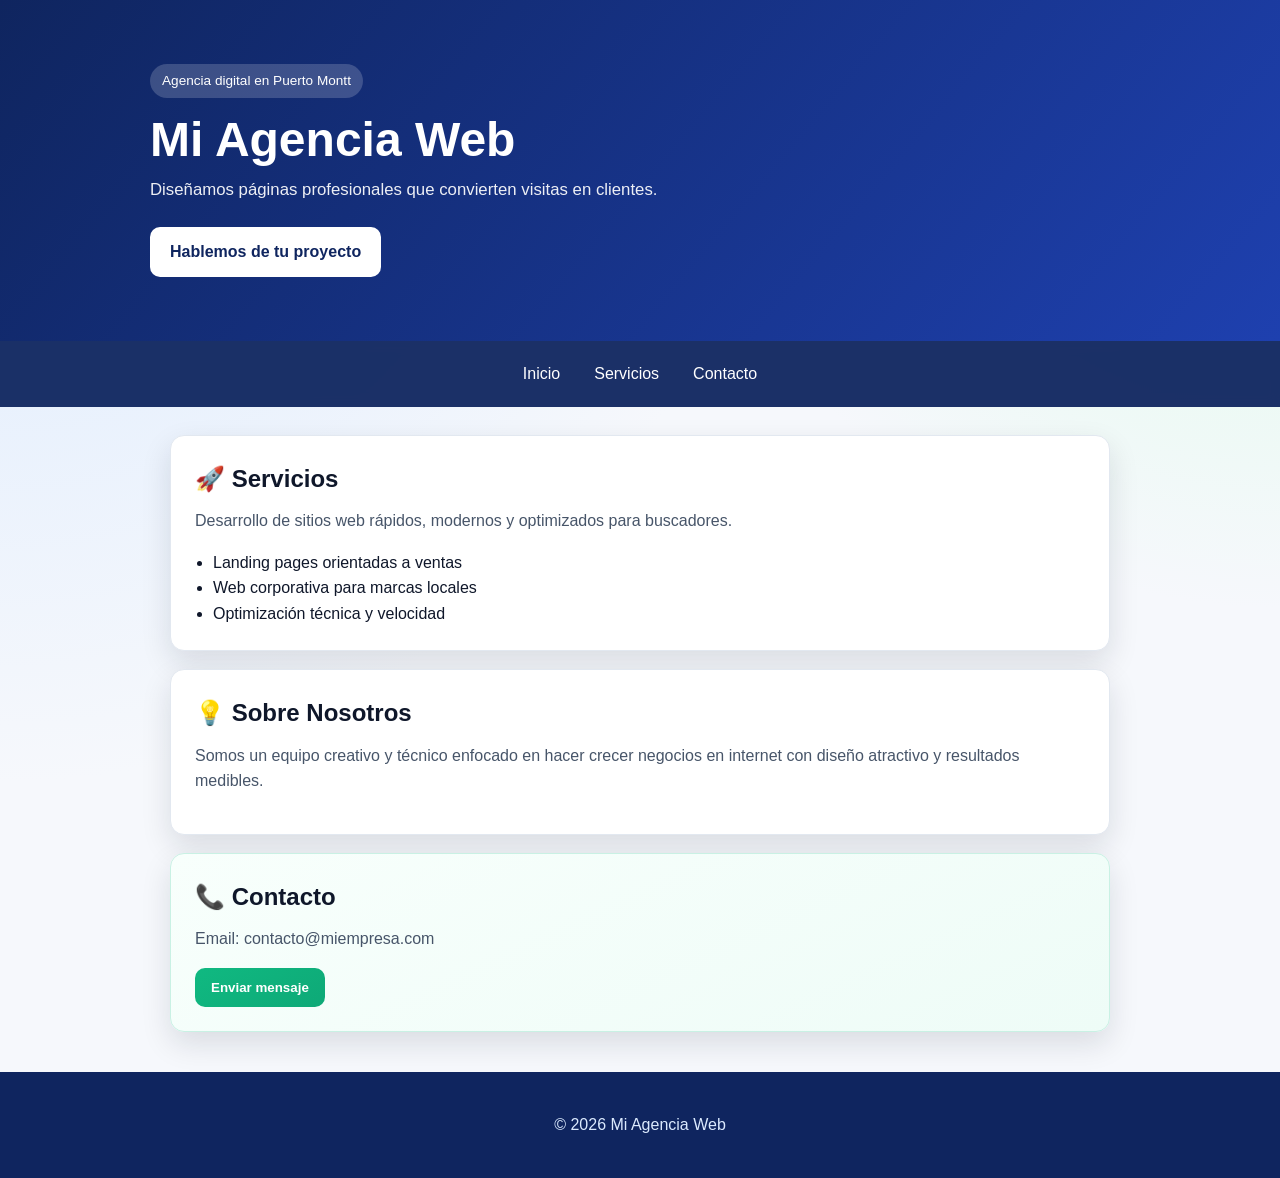
==== index.html @ 0361ea5e "Mejora estética visual de la landing" ====
<!DOCTYPE html>
<html lang="es">
<head>
    <meta charset="UTF-8">
    <title>Desarrollo Web en Puerto Montt | Páginas Profesionales</title>
    <meta name="description" content="Creamos páginas web modernas en Puerto Montt. Aumenta tus clientes con una web rápida, optimizada y profesional.">
    <meta name="viewport" content="width=device-width, initial-scale=1.0">
    <link rel="stylesheet" href="style.css">
</head>
<body>

<header class="hero">
    <div class="hero__content">
        <p class="eyebrow">Agencia digital en Puerto Montt</p>
        <h1>Mi Agencia Web</h1>
        <p class="hero__subtitle">Diseñamos páginas profesionales que convierten visitas en clientes.</p>
        <a class="hero__cta" href="#contacto">Hablemos de tu proyecto</a>
    </div>
</header>

<nav class="top-nav">
    <a href="#inicio">Inicio</a>
    <a href="#servicios">Servicios</a>
    <a href="#contacto">Contacto</a>
</nav>

<main id="inicio" class="layout">
    <section id="servicios" class="card">
        <h2>🚀 Servicios</h2>
        <p>Desarrollo de sitios web rápidos, modernos y optimizados para buscadores.</p>
        <ul>
            <li>Landing pages orientadas a ventas</li>
            <li>Web corporativa para marcas locales</li>
            <li>Optimización técnica y velocidad</li>
        </ul>
    </section>

    <section class="card">
        <h2>💡 Sobre Nosotros</h2>
        <p>Somos un equipo creativo y técnico enfocado en hacer crecer negocios en internet con diseño atractivo y resultados medibles.</p>
    </section>

    <section id="contacto" class="card card--accent">
        <h2>📞 Contacto</h2>
        <p>Email: contacto@miempresa.com</p>
        <button id="btnContacto">Enviar mensaje</button>
    </section>
</main>

<footer>
    <p>© 2026 Mi Agencia Web</p>
</footer>

<script src="script.js"></script>
</body>
</html>
---- style.css ----
:root {
    --bg: #f6f8fc;
    --surface: #ffffff;
    --primary: #1e40af;
    --primary-dark: #0f255f;
    --accent: #0ec5a0;
    --text: #0f172a;
    --muted: #475569;
    --shadow: 0 12px 30px rgba(15, 23, 42, 0.12);
}

* {
    box-sizing: border-box;
}

body {
    font-family: "Inter", "Segoe UI", Arial, sans-serif;
    margin: 0;
    color: var(--text);
    background:
        radial-gradient(circle at top left, #dbeafe 0, transparent 45%),
        radial-gradient(circle at top right, #dcfce7 0, transparent 35%),
        var(--bg);
    line-height: 1.6;
}

.hero {
    background: linear-gradient(130deg, var(--primary-dark), var(--primary));
    color: white;
    padding: 64px 20px;
}

.hero__content {
    max-width: 980px;
    margin: 0 auto;
}

.eyebrow {
    display: inline-block;
    margin: 0;
    padding: 6px 12px;
    border-radius: 999px;
    background: rgba(255, 255, 255, 0.18);
    font-size: 0.85rem;
}

.hero h1 {
    margin: 16px 0 10px;
    font-size: clamp(2rem, 5vw, 3rem);
    line-height: 1.1;
}

.hero__subtitle {
    margin: 0 0 24px;
    max-width: 620px;
    font-size: 1.05rem;
    opacity: 0.92;
}

.hero__cta {
    display: inline-block;
    background: white;
    color: var(--primary-dark);
    text-decoration: none;
    padding: 12px 20px;
    border-radius: 10px;
    font-weight: 600;
    transition: transform 0.2s ease, box-shadow 0.2s ease;
}

.hero__cta:hover {
    transform: translateY(-2px);
    box-shadow: 0 10px 20px rgba(0, 0, 0, 0.18);
}

.top-nav {
    position: sticky;
    top: 0;
    z-index: 10;
    display: flex;
    justify-content: center;
    gap: 10px;
    padding: 12px 16px;
    background: rgba(15, 37, 95, 0.95);
    backdrop-filter: blur(6px);
}

.top-nav a {
    color: white;
    text-decoration: none;
    padding: 8px 12px;
    border-radius: 8px;
    transition: background 0.2s ease;
}

.top-nav a:hover {
    background: rgba(255, 255, 255, 0.18);
}

.layout {
    max-width: 980px;
    margin: 28px auto 40px;
    padding: 0 20px;
    display: grid;
    gap: 18px;
}

.card {
    background: var(--surface);
    border-radius: 14px;
    padding: 24px;
    box-shadow: var(--shadow);
    border: 1px solid #e2e8f0;
}

.card h2 {
    margin: 0 0 10px;
}

.card p {
    margin-top: 0;
    color: var(--muted);
}

.card ul {
    margin: 14px 0 0;
    padding-left: 18px;
}

.card--accent {
    background: linear-gradient(155deg, #f8fffc, #eefcf7);
    border: 1px solid #c9f1e4;
}

button {
    padding: 12px 16px;
    background: linear-gradient(145deg, #10b981, #0ea977);
    color: white;
    border: none;
    border-radius: 10px;
    cursor: pointer;
    font-weight: 600;
    transition: transform 0.15s ease, box-shadow 0.2s ease;
}

button:hover {
    transform: translateY(-2px);
    box-shadow: 0 8px 18px rgba(16, 185, 129, 0.35);
}

footer {
    text-align: center;
    padding: 24px;
    color: #dbeafe;
    background: var(--primary-dark);
}

@media (max-width: 640px) {
    .hero {
        padding: 52px 16px;
    }

    .top-nav {
        flex-wrap: wrap;
    }
}
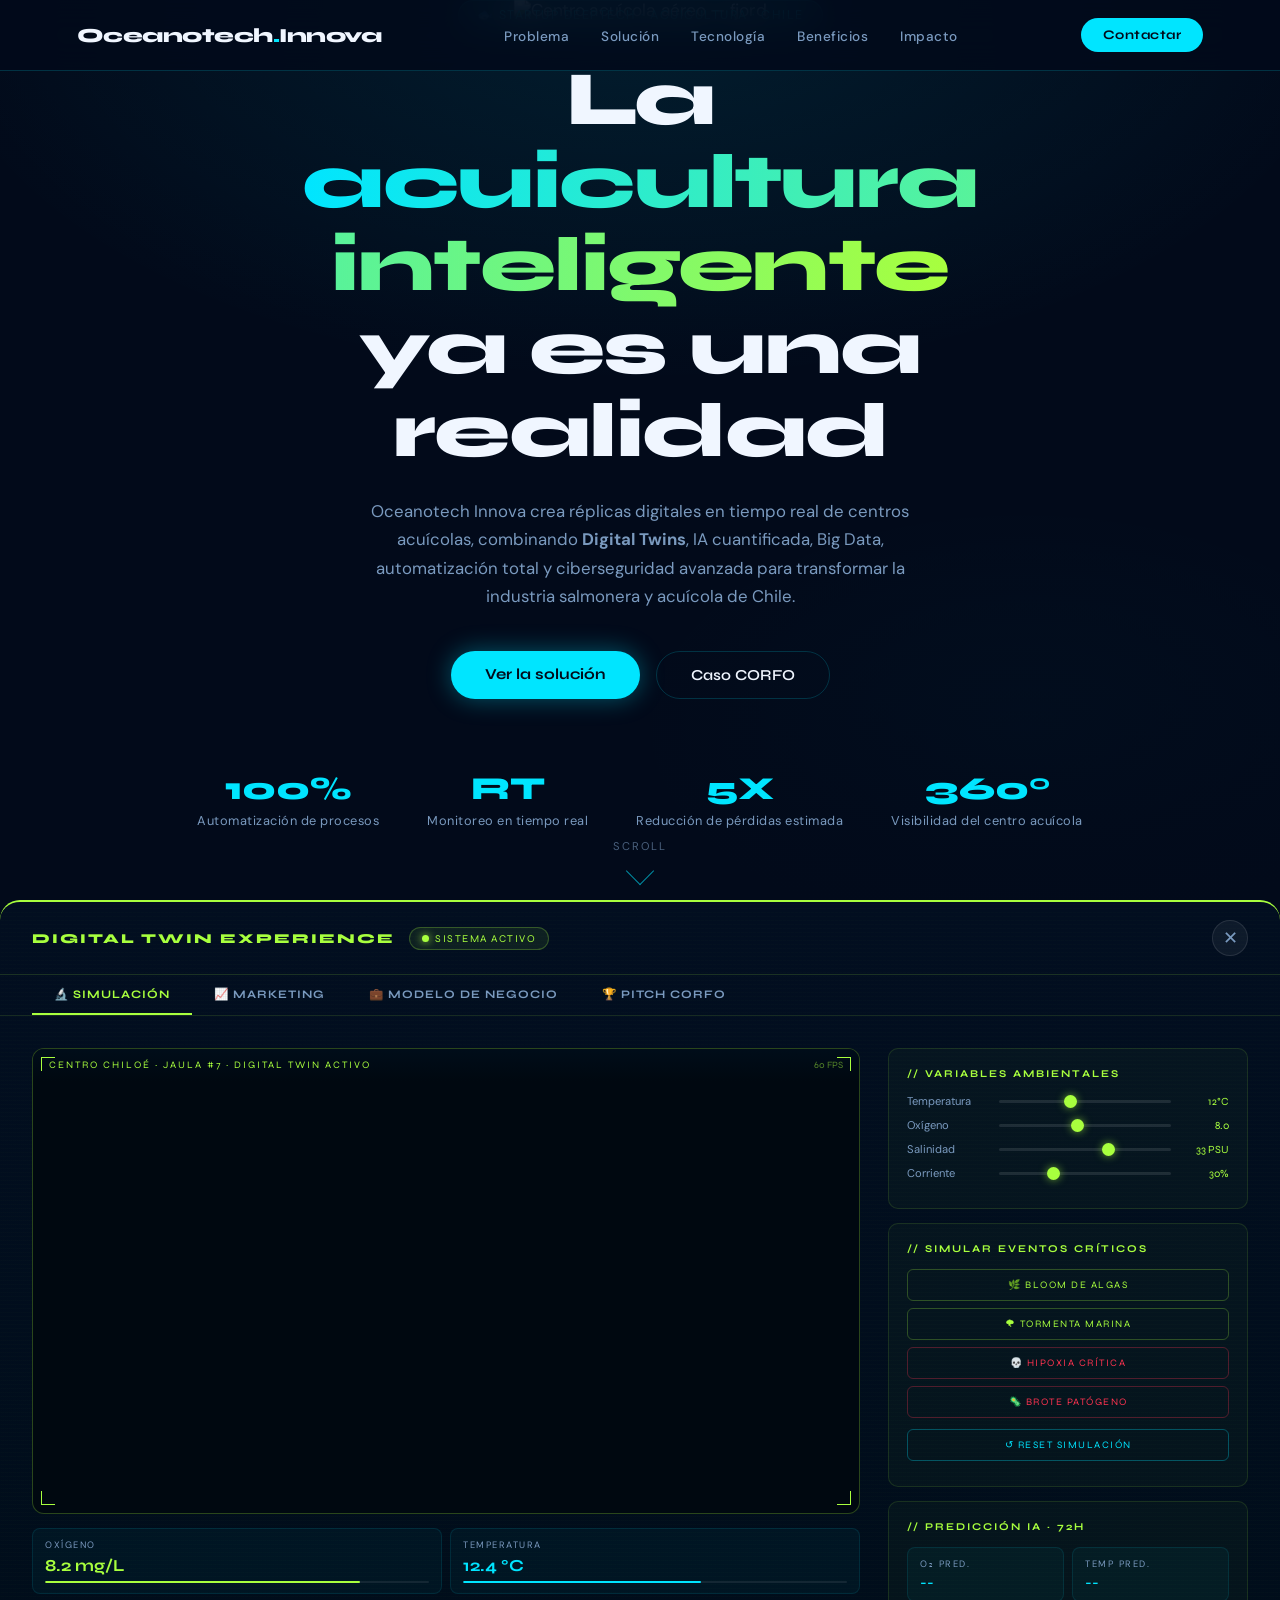
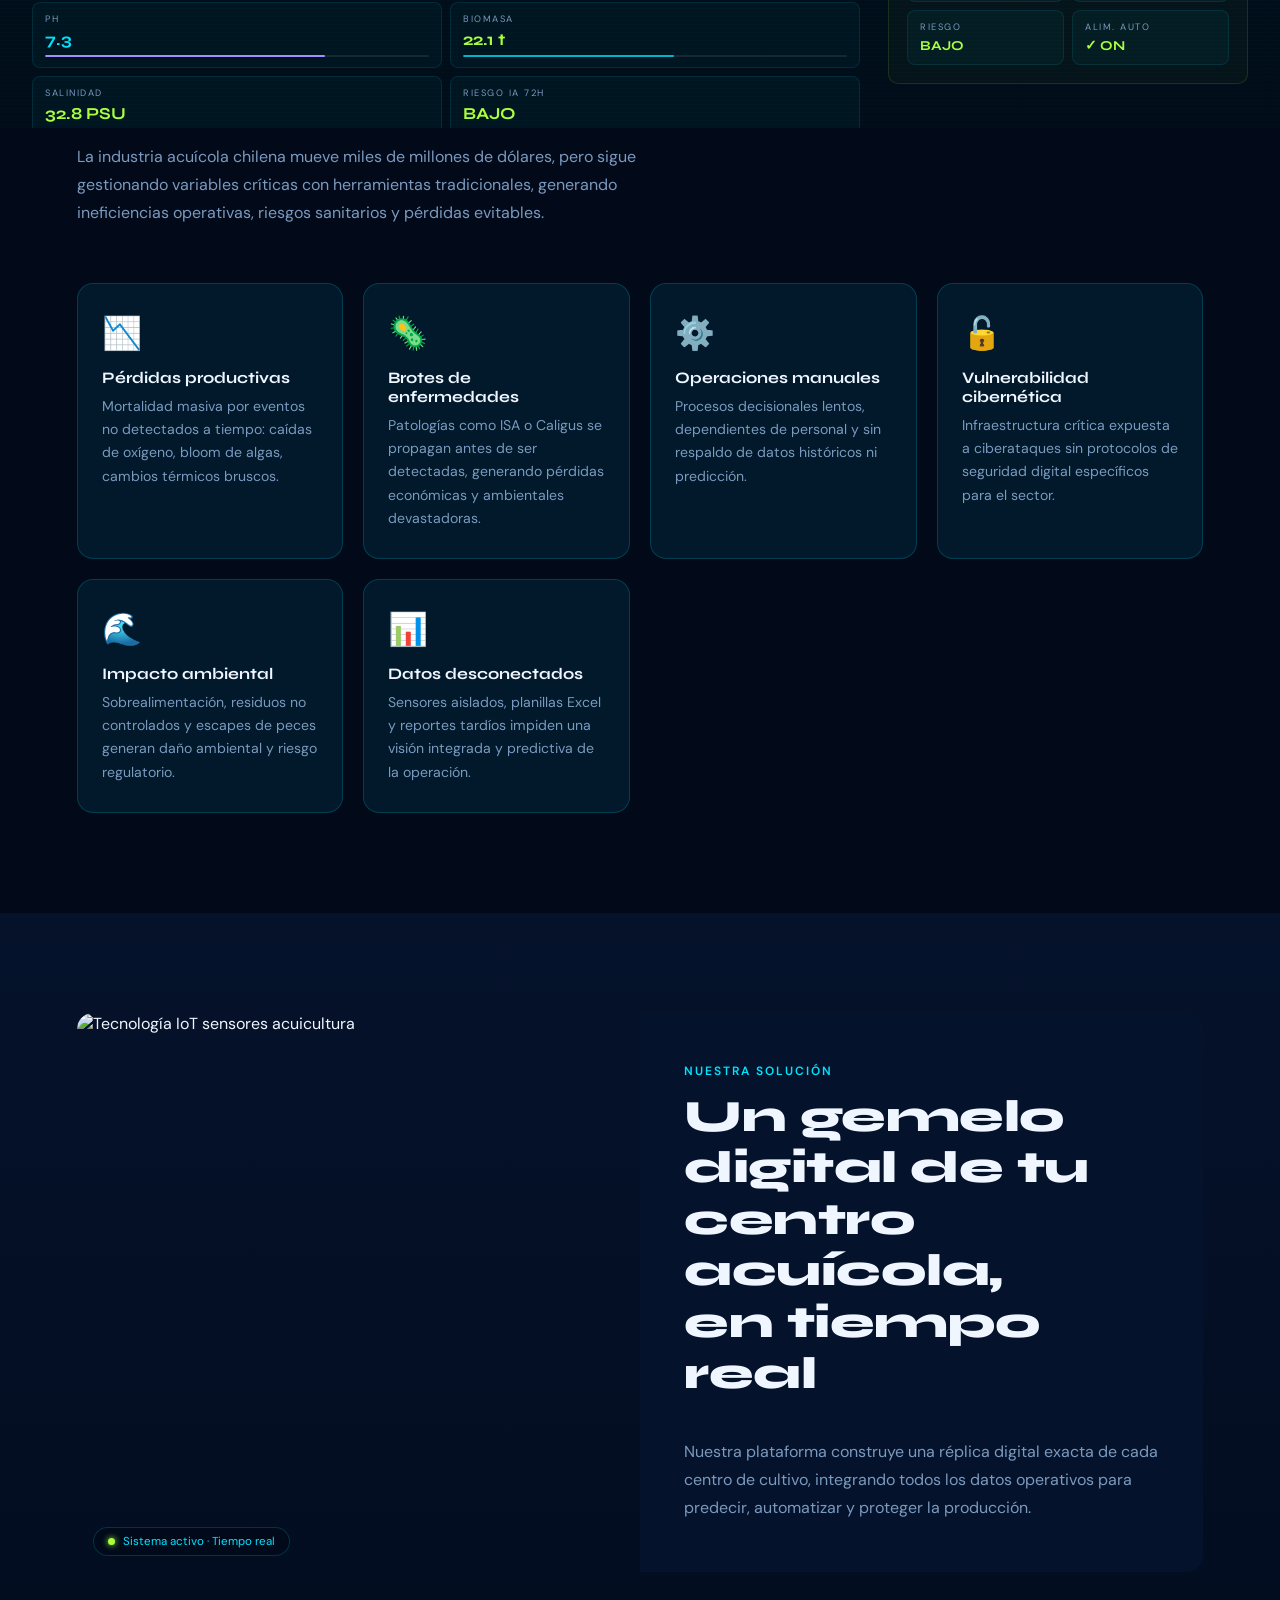
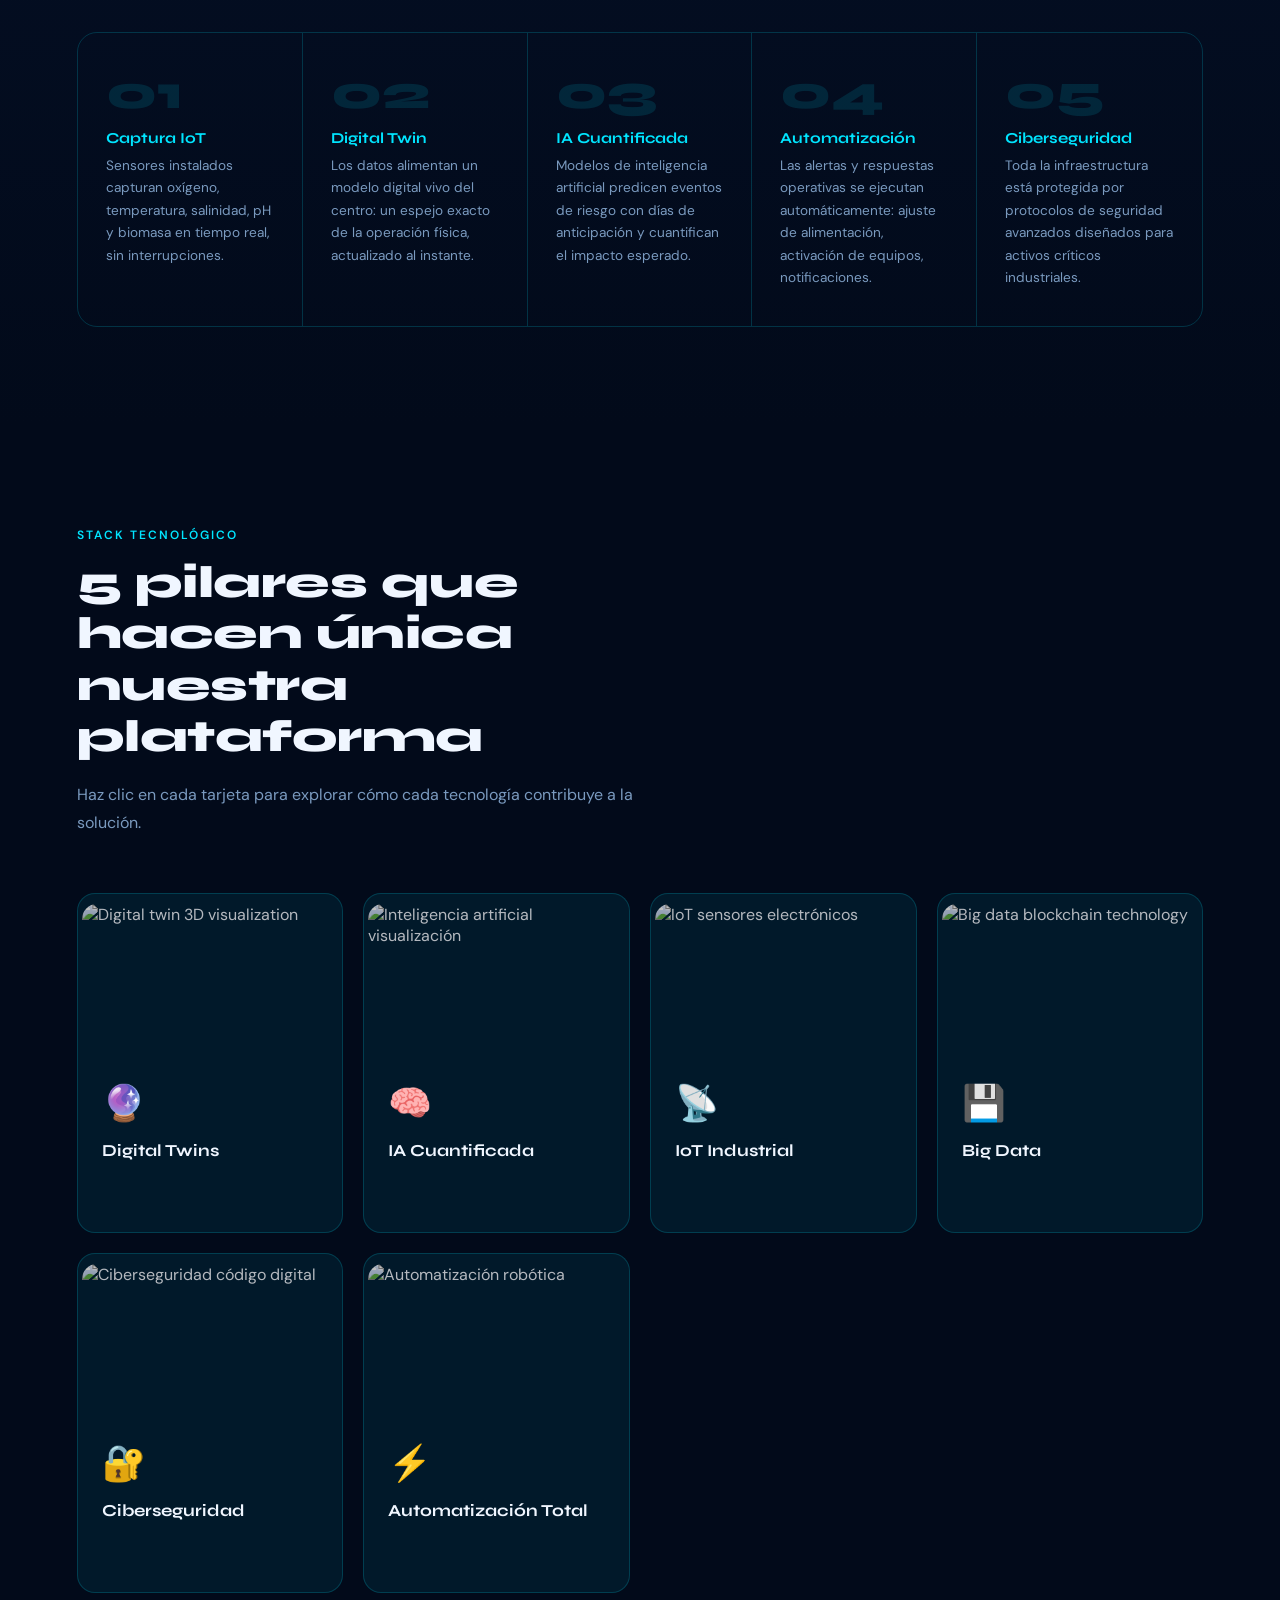
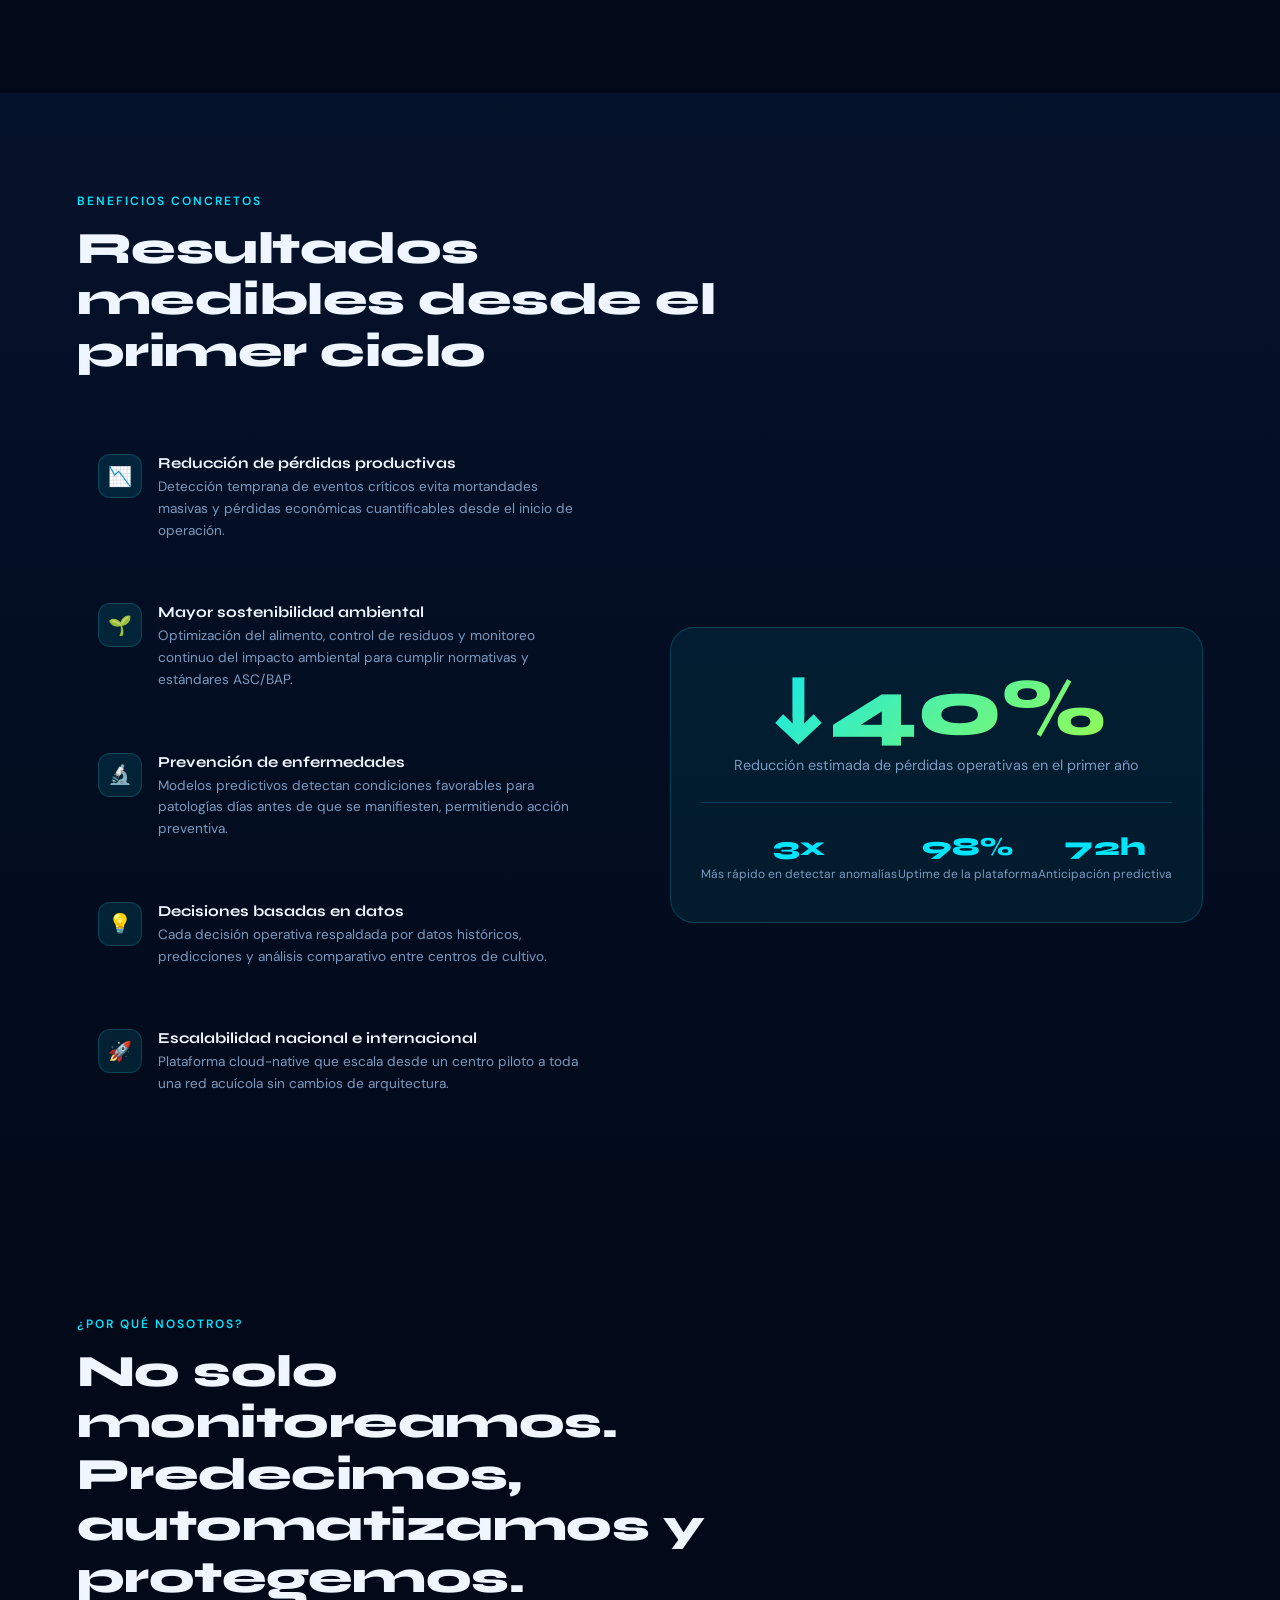
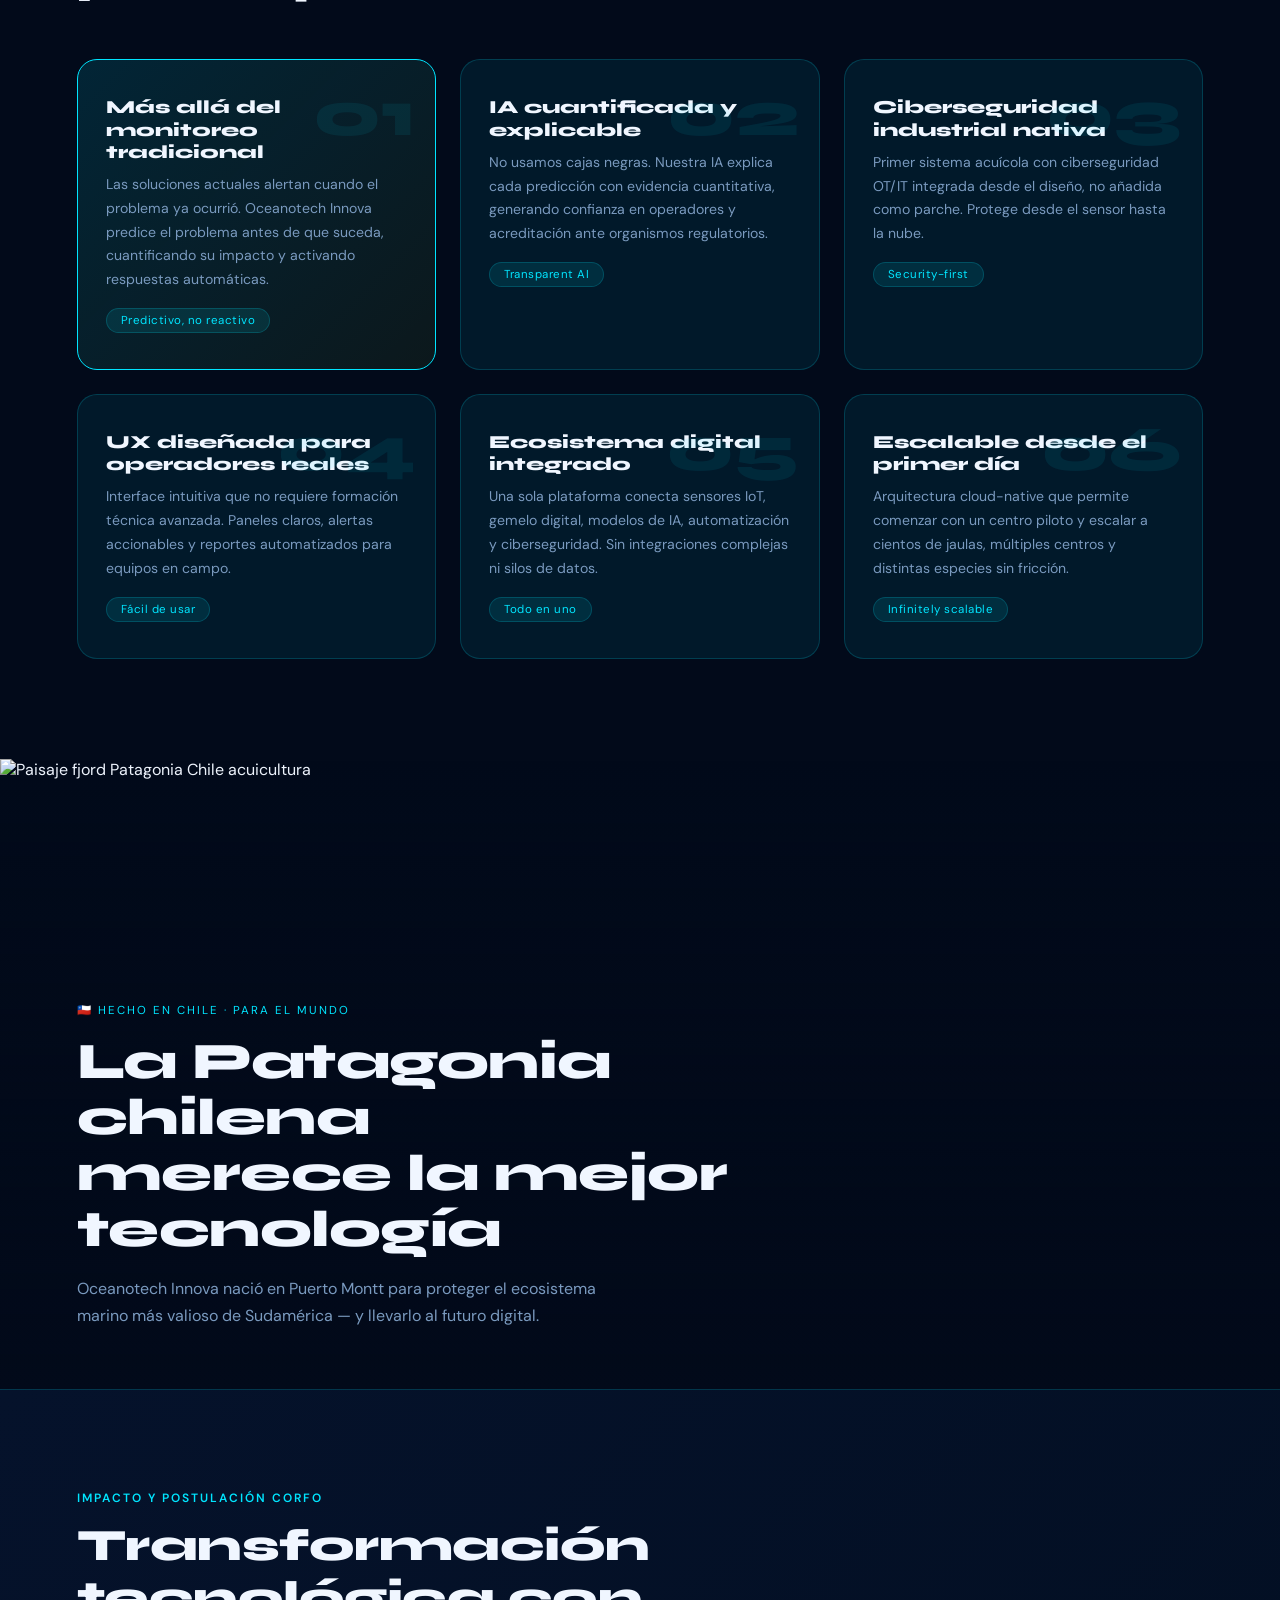
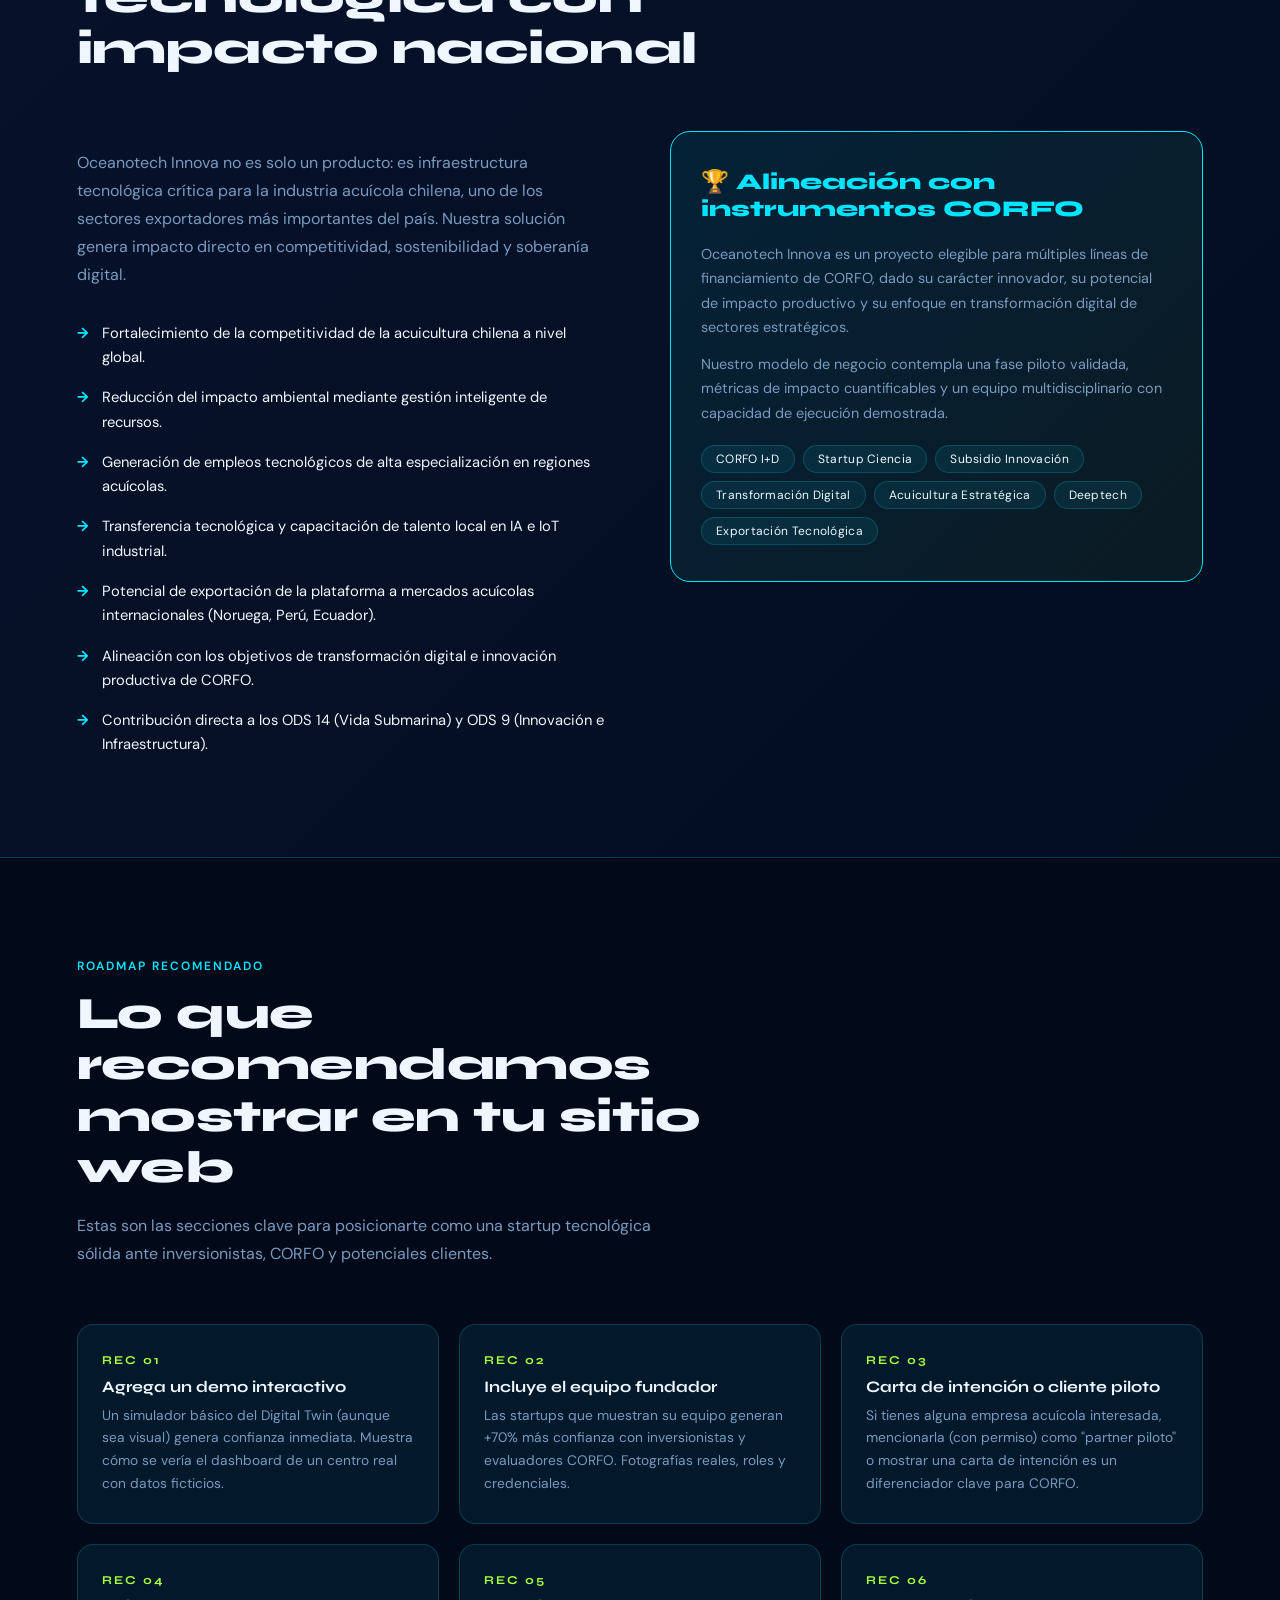
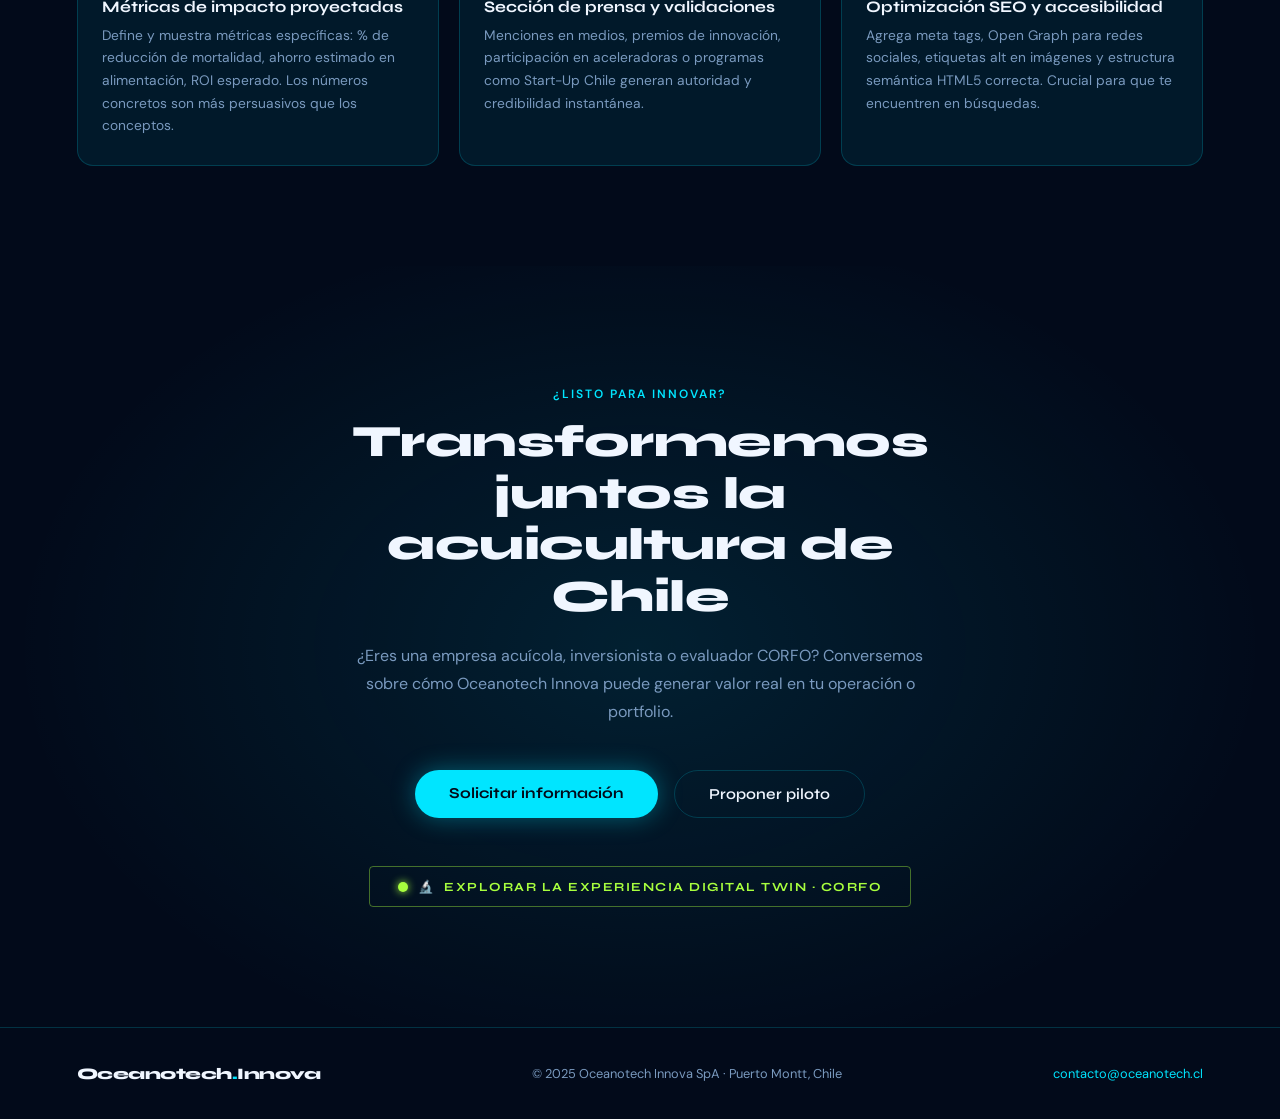
==== commit 6088f90e: "Add files via upload" ====
--- a/index.html
+++ b/index.html
@@ -1,56 +1,1726 @@
-<!DOCTYPE html>
-<html lang="es">
-<head>
-    <meta charset="UTF-8">
-    <title>Desarrollo Web en Puerto Montt | Páginas Profesionales</title>
-    <meta name="description" content="Creamos páginas web modernas en Puerto Montt. Aumenta tus clientes con una web rápida, optimizada y profesional.">
-    <meta name="viewport" content="width=device-width, initial-scale=1.0">
-    <link rel="stylesheet" href="style.css">
-</head>
-<body>
-
-<header class="hero">
-    <div class="hero__content">
-        <p class="eyebrow">Agencia digital en Puerto Montt</p>
-        <h1>Mi Agencia Web</h1>
-        <p class="hero__subtitle">Diseñamos páginas profesionales que convierten visitas en clientes.</p>
-        <a class="hero__cta" href="#contacto">Hablemos de tu proyecto</a>
-    </div>
-</header>
-
-<nav class="top-nav">
-    <a href="#inicio">Inicio</a>
-    <a href="#servicios">Servicios</a>
-    <a href="#contacto">Contacto</a>
-</nav>
-
-<main id="inicio" class="layout">
-    <section id="servicios" class="card">
-        <h2>🚀 Servicios</h2>
-        <p>Desarrollo de sitios web rápidos, modernos y optimizados para buscadores.</p>
-        <ul>
-            <li>Landing pages orientadas a ventas</li>
-            <li>Web corporativa para marcas locales</li>
-            <li>Optimización técnica y velocidad</li>
-        </ul>
-    </section>
-
-    <section class="card">
-        <h2>💡 Sobre Nosotros</h2>
-        <p>Somos un equipo creativo y técnico enfocado en hacer crecer negocios en internet con diseño atractivo y resultados medibles.</p>
-    </section>
-
-    <section id="contacto" class="card card--accent">
-        <h2>📞 Contacto</h2>
-        <p>Email: contacto@miempresa.com</p>
-        <button id="btnContacto">Enviar mensaje</button>
-    </section>
-</main>
-
-<footer>
-    <p>© 2026 Mi Agencia Web</p>
-</footer>
-
-<script src="script.js"></script>
-</body>
-</html>
+<!DOCTYPE html>
+<html lang="es">
+<head>
+  <meta charset="UTF-8" />
+  <meta name="viewport" content="width=device-width, initial-scale=1.0" />
+  <title>Oceanotech Innova | Digital Twins para Acuicultura Inteligente</title>
+  <link rel="preconnect" href="https://fonts.googleapis.com" />
+  <link href="https://fonts.googleapis.com/css2?family=Syne:wght@400;600;700;800&family=DM+Sans:wght@300;400;500&display=swap" rel="stylesheet" />
+  <style>
+    /* ─── TOKENS ─────────────────────────────────────────── */
+    :root {
+      --navy:    #020a1a;
+      --deep:    #05122b;
+      --cyan:    #00e5ff;
+      --teal:    #00b4cc;
+      --lime:    #a8ff3e;
+      --white:   #f0f6ff;
+      --muted:   #7a9abf;
+      --glass:   rgba(0,229,255,0.07);
+      --border:  rgba(0,229,255,0.18);
+      --font-head: 'Syne', sans-serif;
+      --font-body: 'DM Sans', sans-serif;
+    }
+ 
+    /* ─── RESET ──────────────────────────────────────────── */
+    *, *::before, *::after { box-sizing: border-box; margin: 0; padding: 0; }
+    html { scroll-behavior: smooth; }
+    body {
+      font-family: var(--font-body);
+      background: var(--navy);
+      color: var(--white);
+      overflow-x: hidden;
+    }
+ 
+    /* ─── NOISE TEXTURE ──────────────────────────────────── */
+    body::before {
+      content: "";
+      position: fixed; inset: 0;
+      background-image: url("data:image/svg+xml,%3Csvg viewBox='0 0 200 200' xmlns='http://www.w3.org/2000/svg'%3E%3Cfilter id='n'%3E%3CfeTurbulence type='fractalNoise' baseFrequency='0.75' numOctaves='4' stitchTiles='stitch'/%3E%3C/filter%3E%3Crect width='100%25' height='100%25' filter='url(%23n)' opacity='0.03'/%3E%3C/svg%3E");
+      pointer-events: none; z-index: 0; opacity: .4;
+    }
+ 
+    /* ─── NAV ────────────────────────────────────────────── */
+    nav {
+      position: fixed; top: 0; left: 0; right: 0; z-index: 100;
+      display: flex; align-items: center; justify-content: space-between;
+      padding: 18px 6vw;
+      background: rgba(2,10,26,.85);
+      backdrop-filter: blur(16px);
+      border-bottom: 1px solid var(--border);
+    }
+    .logo {
+      font-family: var(--font-head);
+      font-size: 1.25rem; font-weight: 800;
+      letter-spacing: -.5px; color: var(--white);
+    }
+    .logo span { color: var(--cyan); }
+    .nav-links { display: flex; gap: 2rem; list-style: none; }
+    .nav-links a {
+      font-size: .85rem; font-weight: 500;
+      color: var(--muted); text-decoration: none;
+      letter-spacing: .5px; transition: color .2s;
+    }
+    .nav-links a:hover { color: var(--cyan); }
+    .nav-cta {
+      background: var(--cyan); color: var(--navy);
+      font-family: var(--font-head); font-weight: 700;
+      font-size: .82rem; letter-spacing: .5px;
+      padding: 9px 22px; border-radius: 30px;
+      text-decoration: none; transition: background .2s, transform .2s;
+    }
+    .nav-cta:hover { background: #fff; transform: scale(1.04); }
+ 
+    /* ─── HERO ───────────────────────────────────────────── */
+    #hero {
+      min-height: 100vh;
+      display: flex; flex-direction: column;
+      align-items: center; justify-content: center;
+      text-align: center;
+      padding: 140px 6vw 80px;
+      position: relative;
+      background: radial-gradient(ellipse 80% 60% at 50% 0%, rgba(0,229,255,.12) 0%, transparent 70%),
+                  radial-gradient(ellipse 50% 40% at 80% 80%, rgba(0,180,204,.07) 0%, transparent 60%),
+                  var(--navy);
+    }
+    .hero-tag {
+      display: inline-block;
+      background: rgba(0,229,255,.1);
+      border: 1px solid var(--border);
+      border-radius: 30px;
+      padding: 6px 18px;
+      font-size: .78rem; letter-spacing: 1.5px;
+      text-transform: uppercase; color: var(--cyan);
+      margin-bottom: 28px;
+      animation: fadeUp .8s ease both;
+    }
+    #hero h1 {
+      font-family: var(--font-head);
+      font-size: clamp(2.4rem, 6vw, 5rem);
+      font-weight: 800; line-height: 1.08;
+      letter-spacing: -1.5px;
+      max-width: 820px;
+      animation: fadeUp .9s .1s ease both;
+    }
+    #hero h1 em {
+      font-style: normal;
+      background: linear-gradient(90deg, var(--cyan), var(--lime));
+      -webkit-background-clip: text; -webkit-text-fill-color: transparent;
+    }
+    .hero-sub {
+      margin-top: 24px; max-width: 580px;
+      font-size: 1.05rem; line-height: 1.7;
+      color: var(--muted);
+      animation: fadeUp 1s .2s ease both;
+    }
+    .hero-btns {
+      margin-top: 40px; display: flex; gap: 16px; flex-wrap: wrap; justify-content: center;
+      animation: fadeUp 1s .3s ease both;
+    }
+    .btn-primary {
+      background: var(--cyan); color: var(--navy);
+      font-family: var(--font-head); font-weight: 700;
+      padding: 14px 34px; border-radius: 40px;
+      text-decoration: none; font-size: .95rem;
+      transition: transform .2s, box-shadow .2s;
+      box-shadow: 0 0 24px rgba(0,229,255,.35);
+    }
+    .btn-primary:hover { transform: translateY(-2px); box-shadow: 0 0 40px rgba(0,229,255,.5); }
+    .btn-ghost {
+      border: 1px solid var(--border); color: var(--white);
+      font-family: var(--font-head); font-weight: 600;
+      padding: 14px 34px; border-radius: 40px;
+      text-decoration: none; font-size: .95rem;
+      transition: border-color .2s, background .2s;
+    }
+    .btn-ghost:hover { border-color: var(--cyan); background: var(--glass); }
+ 
+    /* hero stats row */
+    .hero-stats {
+      margin-top: 70px; display: flex; gap: 48px; flex-wrap: wrap; justify-content: center;
+      animation: fadeUp 1s .45s ease both;
+    }
+    .stat { text-align: center; }
+    .stat-num {
+      font-family: var(--font-head); font-size: 2rem; font-weight: 800;
+      color: var(--cyan);
+    }
+    .stat-label { font-size: .8rem; color: var(--muted); margin-top: 4px; letter-spacing: .5px; }
+ 
+    /* animated scan line */
+    #hero::after {
+      content: "";
+      position: absolute; left: 0; right: 0; height: 1px;
+      background: linear-gradient(90deg, transparent, var(--cyan), transparent);
+      bottom: 0; animation: scan 6s linear infinite;
+    }
+ 
+    /* ─── SECTION BASE ───────────────────────────────────── */
+    section { position: relative; padding: 100px 6vw; }
+    .section-label {
+      font-size: .75rem; letter-spacing: 2px; text-transform: uppercase;
+      color: var(--cyan); margin-bottom: 14px; font-weight: 600;
+    }
+    .section-title {
+      font-family: var(--font-head);
+      font-size: clamp(1.8rem, 3.5vw, 2.8rem);
+      font-weight: 800; line-height: 1.15;
+      letter-spacing: -.5px; max-width: 680px;
+    }
+    .section-body {
+      margin-top: 18px; max-width: 600px;
+      font-size: 1rem; line-height: 1.75; color: var(--muted);
+    }
+ 
+    /* ─── PROBLEMA ───────────────────────────────────────── */
+    #problema { background: var(--navy); }
+    .problem-grid {
+      display: grid;
+      grid-template-columns: repeat(auto-fit, minmax(240px, 1fr));
+      gap: 20px; margin-top: 56px;
+    }
+    .problem-card {
+      background: var(--glass);
+      border: 1px solid var(--border);
+      border-radius: 16px; padding: 28px 24px;
+      transition: transform .3s;
+    }
+    .problem-card:hover { transform: translateY(-4px); }
+    .problem-icon { font-size: 2rem; margin-bottom: 14px; }
+    .problem-card h3 {
+      font-family: var(--font-head); font-size: 1rem; font-weight: 700;
+      margin-bottom: 8px;
+    }
+    .problem-card p { font-size: .88rem; color: var(--muted); line-height: 1.65; }
+ 
+    /* ─── SOLUCIÓN / HOW ─────────────────────────────────── */
+    #solucion {
+      background: linear-gradient(180deg, var(--deep) 0%, var(--navy) 100%);
+    }
+    .how-steps {
+      margin-top: 60px;
+      display: grid; grid-template-columns: repeat(auto-fit, minmax(200px, 1fr));
+      gap: 0;
+      border: 1px solid var(--border); border-radius: 20px; overflow: hidden;
+    }
+    .how-step {
+      padding: 36px 28px;
+      border-right: 1px solid var(--border);
+      position: relative;
+      transition: background .3s;
+    }
+    .how-step:last-child { border-right: none; }
+    .how-step:hover { background: var(--glass); }
+    .step-num {
+      font-family: var(--font-head); font-size: 3rem; font-weight: 800;
+      color: rgba(0,229,255,.12); line-height: 1;
+      margin-bottom: 12px;
+    }
+    .how-step h3 {
+      font-family: var(--font-head); font-size: .95rem; font-weight: 700;
+      margin-bottom: 8px; color: var(--cyan);
+    }
+    .how-step p { font-size: .85rem; color: var(--muted); line-height: 1.65; }
+ 
+    /* ─── TECNOLOGÍAS ────────────────────────────────────── */
+    #tecnologias { background: var(--navy); }
+    .tech-grid {
+      display: grid;
+      grid-template-columns: repeat(auto-fit, minmax(220px, 1fr));
+      gap: 20px; margin-top: 56px;
+    }
+    .tech-card {
+      background: var(--glass);
+      border: 1px solid var(--border);
+      border-radius: 18px; padding: 30px 24px;
+      cursor: pointer;
+      transition: transform .3s, box-shadow .3s, border-color .3s;
+      position: relative; overflow: hidden;
+    }
+    .tech-card::before {
+      content: "";
+      position: absolute; top: -60px; right: -60px;
+      width: 140px; height: 140px;
+      background: radial-gradient(circle, rgba(0,229,255,.12), transparent 70%);
+      transition: opacity .3s;
+      opacity: 0;
+    }
+    .tech-card:hover, .tech-card.active {
+      transform: translateY(-6px);
+      box-shadow: 0 0 28px rgba(0,229,255,.2);
+      border-color: var(--cyan);
+    }
+    .tech-card:hover::before, .tech-card.active::before { opacity: 1; }
+    .tech-icon { font-size: 2.2rem; margin-bottom: 14px; }
+    .tech-card h3 {
+      font-family: var(--font-head); font-size: 1.05rem; font-weight: 700;
+      margin-bottom: 6px;
+    }
+    .tech-info {
+      font-size: .87rem; color: var(--muted); line-height: 1.65;
+      max-height: 0; overflow: hidden;
+      transition: max-height .4s ease, opacity .4s;
+      opacity: 0;
+    }
+    .tech-card.active .tech-info,
+    .tech-card:hover .tech-info {
+      max-height: 120px; opacity: 1;
+    }
+    .tech-badge {
+      display: inline-block; margin-top: 12px;
+      background: rgba(168,255,62,.1);
+      border: 1px solid rgba(168,255,62,.3);
+      border-radius: 20px; padding: 3px 12px;
+      font-size: .72rem; color: var(--lime); letter-spacing: .5px;
+      opacity: 0; transition: opacity .4s .1s;
+    }
+    .tech-card.active .tech-badge,
+    .tech-card:hover .tech-badge { opacity: 1; }
+ 
+    /* ─── BENEFICIOS ─────────────────────────────────────── */
+    #beneficios {
+      background: linear-gradient(180deg, var(--deep), var(--navy));
+    }
+    .benefits-layout {
+      display: grid; grid-template-columns: 1fr 1fr;
+      gap: 60px; align-items: center; margin-top: 56px;
+    }
+    .benefit-list { display: flex; flex-direction: column; gap: 20px; }
+    .benefit-item {
+      display: flex; gap: 16px; align-items: flex-start;
+      padding: 20px; border-radius: 14px;
+      border: 1px solid transparent;
+      transition: border-color .3s, background .3s;
+    }
+    .benefit-item:hover {
+      border-color: var(--border); background: var(--glass);
+    }
+    .benefit-icon {
+      width: 44px; height: 44px; flex-shrink: 0;
+      background: rgba(0,229,255,.1); border: 1px solid var(--border);
+      border-radius: 12px; display: grid; place-items: center; font-size: 1.2rem;
+    }
+    .benefit-item h4 {
+      font-family: var(--font-head); font-size: .95rem; font-weight: 700;
+      margin-bottom: 4px;
+    }
+    .benefit-item p { font-size: .85rem; color: var(--muted); line-height: 1.6; }
+    /* Visual side */
+    .benefits-visual {
+      background: var(--glass);
+      border: 1px solid var(--border);
+      border-radius: 24px; padding: 40px 30px;
+      text-align: center;
+    }
+    .big-number {
+      font-family: var(--font-head); font-size: 5rem; font-weight: 800;
+      background: linear-gradient(135deg, var(--cyan), var(--lime));
+      -webkit-background-clip: text; -webkit-text-fill-color: transparent;
+      line-height: 1;
+    }
+    .big-label { font-size: .9rem; color: var(--muted); margin-top: 8px; }
+    .divider { height: 1px; background: var(--border); margin: 28px 0; }
+    .mini-stats { display: flex; justify-content: space-around; }
+    .mini-stat-num {
+      font-family: var(--font-head); font-size: 1.6rem; font-weight: 800; color: var(--cyan);
+    }
+    .mini-stat-label { font-size: .75rem; color: var(--muted); margin-top: 4px; }
+ 
+    /* ─── DIFERENCIADORES ────────────────────────────────── */
+    #diferenciadores { background: var(--navy); }
+    .diff-grid {
+      display: grid; grid-template-columns: repeat(auto-fit, minmax(280px, 1fr));
+      gap: 24px; margin-top: 56px;
+    }
+    .diff-card {
+      border-radius: 20px; padding: 36px 28px;
+      background: var(--glass); border: 1px solid var(--border);
+      position: relative; overflow: hidden;
+      transition: transform .3s;
+    }
+    .diff-card:hover { transform: translateY(-4px); }
+    .diff-card.highlight {
+      background: linear-gradient(135deg, rgba(0,229,255,.12), rgba(168,255,62,.06));
+      border-color: var(--cyan);
+    }
+    .diff-num {
+      font-family: var(--font-head); font-size: 4rem; font-weight: 800;
+      color: rgba(0,229,255,.08); position: absolute; top: 16px; right: 20px;
+    }
+    .diff-card h3 {
+      font-family: var(--font-head); font-size: 1.15rem; font-weight: 800;
+      margin-bottom: 10px; line-height: 1.2;
+    }
+    .diff-card p { font-size: .88rem; color: var(--muted); line-height: 1.7; }
+    .diff-tag {
+      display: inline-block; margin-top: 16px;
+      background: rgba(0,229,255,.1); border: 1px solid var(--border);
+      border-radius: 20px; padding: 4px 14px;
+      font-size: .72rem; color: var(--cyan); letter-spacing: .5px;
+    }
+ 
+    /* ─── CORFO / IMPACTO ────────────────────────────────── */
+    #impacto {
+      background: linear-gradient(135deg, var(--deep) 0%, #020e20 100%);
+      border-top: 1px solid var(--border);
+      border-bottom: 1px solid var(--border);
+    }
+    .impact-grid {
+      display: grid; grid-template-columns: 1fr 1fr; gap: 60px; align-items: start;
+      margin-top: 56px;
+    }
+    .impact-list { list-style: none; display: flex; flex-direction: column; gap: 16px; }
+    .impact-list li {
+      display: flex; gap: 14px; align-items: flex-start;
+      font-size: .92rem; line-height: 1.65;
+    }
+    .impact-list li::before {
+      content: "→"; color: var(--cyan); font-weight: 700; flex-shrink: 0;
+    }
+    .corfo-box {
+      background: linear-gradient(135deg, rgba(0,229,255,.08), rgba(168,255,62,.05));
+      border: 1px solid var(--cyan);
+      border-radius: 20px; padding: 36px 30px;
+    }
+    .corfo-box h3 {
+      font-family: var(--font-head); font-size: 1.4rem; font-weight: 800;
+      margin-bottom: 20px; color: var(--cyan);
+    }
+    .corfo-box p { font-size: .9rem; color: var(--muted); line-height: 1.7; margin-bottom: 12px; }
+    .corfo-tags { display: flex; flex-wrap: wrap; gap: 8px; margin-top: 20px; }
+    .corfo-tag {
+      background: rgba(0,229,255,.08); border: 1px solid var(--border);
+      border-radius: 20px; padding: 5px 14px;
+      font-size: .75rem; color: var(--white); letter-spacing: .3px;
+    }
+ 
+    /* ─── RECOMENDACIONES ────────────────────────────────── */
+    #recomendaciones { background: var(--navy); }
+    .reco-grid {
+      display: grid; grid-template-columns: repeat(auto-fit, minmax(280px, 1fr));
+      gap: 20px; margin-top: 56px;
+    }
+    .reco-card {
+      background: var(--glass); border: 1px solid var(--border);
+      border-radius: 16px; padding: 28px 24px;
+      transition: border-color .3s;
+    }
+    .reco-card:hover { border-color: var(--cyan); }
+    .reco-number {
+      font-family: var(--font-head); font-size: .75rem; font-weight: 700;
+      color: var(--lime); letter-spacing: 2px; margin-bottom: 10px;
+    }
+    .reco-card h3 {
+      font-family: var(--font-head); font-size: 1rem; font-weight: 700;
+      margin-bottom: 8px;
+    }
+    .reco-card p { font-size: .86rem; color: var(--muted); line-height: 1.65; }
+ 
+    /* ─── CTA / CONTACTO ─────────────────────────────────── */
+    #contacto {
+      background: radial-gradient(ellipse 70% 80% at 50% 50%, rgba(0,229,255,.1) 0%, transparent 70%), var(--navy);
+      text-align: center; padding: 120px 6vw;
+    }
+    #contacto .section-title { max-width: 600px; margin: 0 auto; }
+    #contacto .section-body { margin: 20px auto 0; text-align: center; }
+    .contact-btns { margin-top: 44px; display: flex; gap: 16px; justify-content: center; flex-wrap: wrap; }
+ 
+    /* ─── FOOTER ─────────────────────────────────────────── */
+    footer {
+      border-top: 1px solid var(--border);
+      padding: 36px 6vw;
+      display: flex; justify-content: space-between; align-items: center;
+      flex-wrap: wrap; gap: 12px;
+    }
+    footer .logo { font-size: 1rem; }
+    footer p { font-size: .8rem; color: var(--muted); }
+    footer a { color: var(--cyan); text-decoration: none; }
+ 
+    /* ─── ANIMATIONS ─────────────────────────────────────── */
+    @keyframes fadeUp {
+      from { opacity: 0; transform: translateY(24px); }
+      to   { opacity: 1; transform: translateY(0); }
+    }
+    @keyframes scan {
+      0%   { transform: translateX(-100%); }
+      100% { transform: translateX(200%); }
+    }
+    .reveal {
+      opacity: 0; transform: translateY(30px);
+      transition: opacity .7s ease, transform .7s ease;
+    }
+    .reveal.visible { opacity: 1; transform: none; }
+ 
+    /* ─── RESPONSIVE ─────────────────────────────────────── */
+    @media (max-width: 768px) {
+      .nav-links { display: none; }
+      .benefits-layout, .impact-grid { grid-template-columns: 1fr; }
+      .how-steps { grid-template-columns: 1fr; }
+      .how-step { border-right: none; border-bottom: 1px solid var(--border); }
+      .how-step:last-child { border-bottom: none; }
+    }
+ 
+    /* ═══════════════════════════════════════════════
+       PHOTO & IMAGE STYLES — SPACEX LEVEL
+    ═══════════════════════════════════════════════ */
+ 
+    /* ── HERO FULLSCREEN PHOTO ── */
+    #hero { padding: 0; min-height: 100vh; display: flex; flex-direction: column; justify-content: flex-end; position: relative; overflow: hidden; }
+    .hero-bg { position: absolute; inset: 0; z-index: 0; }
+    .hero-bg-img { width: 100%; height: 100%; object-fit: cover; object-position: center 40%; transform: scale(1.08); transition: transform 12s ease; }
+    #hero.loaded .hero-bg-img { transform: scale(1); }
+    .hero-bg-overlay {
+      position: absolute; inset: 0;
+      background: linear-gradient(
+        to bottom,
+        rgba(2,10,26,.3) 0%,
+        rgba(2,10,26,.1) 30%,
+        rgba(2,10,26,.6) 65%,
+        rgba(2,10,26,.95) 100%
+      );
+    }
+    .hero-content-wrap {
+      position: relative; z-index: 2;
+      padding: 0 6vw 80px;
+      display: flex; flex-direction: column; align-items: center;
+      text-align: center;
+    }
+    .hero-scroll-hint {
+      position: absolute; bottom: 28px; left: 50%; transform: translateX(-50%);
+      z-index: 2; display: flex; flex-direction: column; align-items: center; gap: 8px;
+      opacity: .6;
+    }
+    .hero-scroll-hint span { font-size: .7rem; letter-spacing: 2px; text-transform: uppercase; color: var(--muted); }
+    .scroll-arrow {
+      width: 20px; height: 20px;
+      border-right: 1px solid var(--cyan); border-bottom: 1px solid var(--cyan);
+      transform: rotate(45deg);
+      animation: arrowBounce 1.8s ease-in-out infinite;
+    }
+    @keyframes arrowBounce { 0%,100%{transform:rotate(45deg) translateY(0)}50%{transform:rotate(45deg) translateY(5px)} }
+ 
+    /* ── PHOTO BAND (problema) ── */
+    .photo-band {
+      position: relative; width: 100%; height: 420px; overflow: hidden;
+      margin-bottom: 60px;
+    }
+    .photo-band-img { width: 100%; height: 100%; object-fit: cover; object-position: center 60%; transition: transform .8s ease; }
+    .photo-band:hover .photo-band-img { transform: scale(1.03); }
+    .photo-band-overlay {
+      position: absolute; inset: 0;
+      background: linear-gradient(90deg, rgba(2,10,26,.85) 0%, rgba(2,10,26,.4) 60%, transparent 100%);
+      display: flex; align-items: flex-end; padding: 40px 6vw;
+    }
+    .photo-band-label {
+      font-size: .72rem; letter-spacing: 2px; text-transform: uppercase;
+      color: var(--cyan); display: block; margin-bottom: 12px;
+    }
+    .photo-band-text p {
+      font-family: var(--font-head); font-size: clamp(1.1rem,2.5vw,1.8rem);
+      font-weight: 700; line-height: 1.4; color: var(--white); max-width: 600px;
+    }
+ 
+    /* ── SPLIT PHOTO (solucion) ── */
+    .split-photo {
+      display: grid; grid-template-columns: 1fr 1fr;
+      gap: 0; margin-bottom: 60px; border-radius: 16px; overflow: hidden;
+    }
+    .split-photo-img-wrap { position: relative; overflow: hidden; min-height: 380px; }
+    .split-photo-img { width: 100%; height: 100%; object-fit: cover; transition: transform .8s ease; }
+    .split-photo-img-wrap:hover .split-photo-img { transform: scale(1.05); }
+    .split-photo-badge {
+      position: absolute; bottom: 16px; left: 16px;
+      display: flex; align-items: center; gap: 8px;
+      background: rgba(2,10,26,.8); backdrop-filter: blur(10px);
+      border: 1px solid var(--border); border-radius: 20px;
+      padding: 6px 14px; font-size: .72rem; color: var(--cyan);
+    }
+    .spb-dot { width: 7px; height: 7px; border-radius: 50%; background: var(--lime); box-shadow: 0 0 6px var(--lime); animation: ringPulse 1.4s ease-in-out infinite; }
+    .split-photo-text {
+      background: var(--deep); padding: 50px 44px;
+      display: flex; flex-direction: column; justify-content: center;
+    }
+    .split-photo-text .section-label { margin-bottom: 12px; }
+    .split-photo-text .section-title { margin-bottom: 20px; }
+ 
+    /* ── TECH CARD IMAGE ── */
+    .tech-card-img {
+      width: calc(100% + 40px); margin: -20px -20px 16px;
+      height: 160px; overflow: hidden; border-radius: 15px 15px 0 0;
+    }
+    .tech-card-img img { width: 100%; height: 100%; object-fit: cover; transition: transform .5s ease; filter: brightness(.75) saturate(.9); }
+    .tech-card:hover .tech-card-img img { transform: scale(1.06); filter: brightness(.9) saturate(1.1); }
+ 
+    /* ── FULL-BLEED PHOTO BAND ── */
+    .fullbleed-photo {
+      position: relative; height: 70vh; min-height: 480px;
+      overflow: hidden;
+    }
+    .fullbleed-img { width: 100%; height: 100%; object-fit: cover; object-position: center 50%; }
+    .fullbleed-overlay {
+      position: absolute; inset: 0;
+      background: linear-gradient(
+        to bottom,
+        transparent 0%,
+        rgba(2,10,26,.3) 40%,
+        rgba(2,10,26,.88) 80%,
+        rgba(2,10,26,1) 100%
+      );
+      display: flex; align-items: flex-end; padding: 60px 6vw;
+    }
+    .fullbleed-content { max-width: 700px; }
+    .fullbleed-label { font-size: .72rem; letter-spacing: 2px; text-transform: uppercase; color: var(--cyan); display: block; margin-bottom: 16px; }
+    .fullbleed-h2 { font-family: var(--font-head); font-size: clamp(1.8rem,4vw,3.2rem); font-weight: 800; line-height: 1.1; letter-spacing: -.5px; margin-bottom: 16px; }
+    .fullbleed-p { font-size: 1rem; color: var(--muted); line-height: 1.7; max-width: 520px; }
+ 
+    @media(max-width:768px) {
+      .split-photo { grid-template-columns: 1fr; }
+      .split-photo-text { padding: 32px 24px; }
+      .photo-band { height: 260px; }
+      .fullbleed-photo { height: 50vh; min-height: 320px; }
+    }
+    /* ════ END PHOTO STYLES ════ */
+  
+ 
+    /* ── BOTÓN TRIGGER ── */
+    .dt-trigger-wrap {
+      margin-top: 32px;
+      display: flex; justify-content: center;
+    }
+    .dt-trigger {
+      display: inline-flex; align-items: center; gap: 10px;
+      background: transparent;
+      border: 1px solid rgba(168,255,62,.4);
+      color: var(--lime);
+      font-family: var(--font-head); font-size: .78rem; font-weight: 700;
+      letter-spacing: 1.5px; text-transform: uppercase;
+      padding: 12px 28px; border-radius: 4px;
+      cursor: pointer; transition: all .3s;
+      position: relative; overflow: hidden;
+    }
+    .dt-trigger::before {
+      content: '';
+      position: absolute; inset: 0;
+      background: rgba(168,255,62,.06);
+      transform: translateX(-100%);
+      transition: transform .4s ease;
+    }
+    .dt-trigger:hover::before { transform: translateX(0); }
+    .dt-trigger:hover {
+      border-color: var(--lime);
+      box-shadow: 0 0 24px rgba(168,255,62,.25);
+    }
+    .dt-trigger .pulse-ring {
+      width: 10px; height: 10px; border-radius: 50%;
+      background: var(--lime);
+      box-shadow: 0 0 8px var(--lime);
+      animation: ringPulse 1.4s ease-in-out infinite;
+    }
+    @keyframes ringPulse {
+      0%,100% { opacity: 1; transform: scale(1); }
+      50%      { opacity: .4; transform: scale(1.6); }
+    }
+ 
+    /* ── OVERLAY BACKDROP ── */
+    #dt-overlay {
+      position: fixed; inset: 0; z-index: 300;
+      background: rgba(2,10,26,.0);
+      pointer-events: none;
+      transition: background .5s ease;
+    }
+    #dt-overlay.open {
+      background: rgba(2,10,26,.7);
+      pointer-events: auto;
+    }
+ 
+    /* ── PANEL PRINCIPAL ── */
+    #dt-panel {
+      position: fixed;
+      bottom: 0; left: 0; right: 0;
+      z-index: 400;
+      height: 92vh;
+      background: linear-gradient(180deg, #020e20 0%, #000d1a 100%);
+      border-top: 2px solid var(--lime);
+      border-radius: 20px 20px 0 0;
+      transform: translateY(100%);
+      transition: transform .6s cubic-bezier(.16,1,.3,1);
+      overflow: hidden;
+      display: flex; flex-direction: column;
+    }
+    #dt-panel.open {
+      transform: translateY(0);
+    }
+ 
+    /* scanline inside panel */
+    #dt-panel::before {
+      content: '';
+      position: absolute; inset: 0; z-index: 0;
+      background: repeating-linear-gradient(
+        0deg, transparent, transparent 3px,
+        rgba(168,255,62,.012) 3px, rgba(168,255,62,.012) 4px
+      );
+      pointer-events: none;
+    }
+ 
+    /* ── PANEL HEADER ── */
+    .dt-header {
+      display: flex; align-items: center; justify-content: space-between;
+      padding: 18px 32px;
+      border-bottom: 1px solid rgba(168,255,62,.15);
+      flex-shrink: 0; position: relative; z-index: 1;
+    }
+    .dt-header-left { display: flex; align-items: center; gap: 14px; }
+    .dt-logo {
+      font-family: var(--font-head); font-size: .85rem; font-weight: 800;
+      letter-spacing: 2px; color: var(--lime);
+    }
+    .dt-live-badge {
+      display: flex; align-items: center; gap: 6px;
+      background: rgba(168,255,62,.08);
+      border: 1px solid rgba(168,255,62,.25);
+      border-radius: 20px; padding: 4px 12px;
+      font-size: .65rem; letter-spacing: 1.5px; text-transform: uppercase;
+      color: var(--lime); font-family: var(--font-head);
+    }
+    .dt-close {
+      width: 36px; height: 36px;
+      background: rgba(255,255,255,.05);
+      border: 1px solid rgba(255,255,255,.1);
+      border-radius: 50%;
+      display: flex; align-items: center; justify-content: center;
+      cursor: pointer; color: var(--muted);
+      font-size: 1.1rem; transition: all .2s;
+    }
+    .dt-close:hover { background: rgba(255,51,80,.15); border-color: #ff3350; color: #ff3350; }
+ 
+    /* ── TABS ── */
+    .dt-tabs {
+      display: flex; gap: 0;
+      border-bottom: 1px solid rgba(168,255,62,.12);
+      padding: 0 32px; flex-shrink: 0;
+      position: relative; z-index: 1;
+    }
+    .dt-tab {
+      padding: 12px 22px;
+      font-family: var(--font-head); font-size: .72rem; font-weight: 700;
+      letter-spacing: 1px; text-transform: uppercase;
+      color: var(--muted); cursor: pointer;
+      border-bottom: 2px solid transparent;
+      background: transparent; border-top: none; border-left: none; border-right: none;
+      transition: color .2s, border-color .2s;
+    }
+    .dt-tab.active { color: var(--lime); border-bottom-color: var(--lime); }
+    .dt-tab:hover:not(.active) { color: var(--white); }
+ 
+    /* ── PANEL BODY ── */
+    .dt-body {
+      flex: 1; overflow-y: auto; overflow-x: hidden;
+      padding: 32px; position: relative; z-index: 1;
+      scrollbar-width: thin; scrollbar-color: rgba(168,255,62,.3) transparent;
+    }
+    .dt-body::-webkit-scrollbar { width: 4px; }
+    .dt-body::-webkit-scrollbar-thumb { background: rgba(168,255,62,.3); border-radius: 2px; }
+ 
+    /* ── TAB CONTENT PANELS ── */
+    .dt-pane { display: none; }
+    .dt-pane.active { display: block; animation: dtFadeIn .4s ease; }
+    @keyframes dtFadeIn { from { opacity:0; transform:translateY(12px); } to { opacity:1; transform:none; } }
+ 
+    /* ── SIMULATION PANEL ── */
+    .sim-wrap {
+      display: grid; grid-template-columns: 1fr 360px;
+      gap: 28px; align-items: start;
+    }
+    .sim-screen {
+      background: #000810;
+      border: 1px solid rgba(168,255,62,.25);
+      border-radius: 12px; overflow: hidden;
+      position: relative; aspect-ratio: 16/9;
+    }
+    #dt-canvas { width: 100%; height: 100%; display: block; }
+    .sim-hud-top {
+      position: absolute; top: 0; left: 0; right: 0;
+      display: flex; justify-content: space-between; align-items: center;
+      padding: 10px 16px;
+      background: linear-gradient(180deg, rgba(0,13,26,.95), transparent);
+    }
+    .hud-label { font-family: var(--font-head); font-size: .62rem; letter-spacing: 2px; color: var(--lime); }
+    .hud-fps { font-family: var(--font-head); font-size: .6rem; color: rgba(168,255,62,.5); }
+    /* corner brackets */
+    .sc { position: absolute; width: 14px; height: 14px; border-color: var(--lime); border-style: solid; }
+    .sc.tl { top:8px; left:8px; border-width:1px 0 0 1px; }
+    .sc.tr { top:8px; right:8px; border-width:1px 1px 0 0; }
+    .sc.bl { bottom:8px; left:8px; border-width:0 0 1px 1px; }
+    .sc.br { bottom:8px; right:8px; border-width:0 1px 1px 0; }
+    /* alert overlay inside canvas */
+    .sim-alert {
+      position: absolute; bottom: 12px; left: 12px; right: 12px;
+      background: rgba(255,51,80,.12);
+      border: 1px solid rgba(255,51,80,.5);
+      border-radius: 6px; padding: 8px 14px;
+      display: flex; align-items: center; gap: 8px;
+      font-family: var(--font-head); font-size: .65rem; color: #ff3350;
+      opacity: 0; transition: opacity .3s;
+      animation: alertBlink 1s ease-in-out infinite;
+    }
+    .sim-alert.show { opacity: 1; }
+    @keyframes alertBlink { 0%,100% { border-color: rgba(255,51,80,.4); } 50% { border-color: rgba(255,51,80,.9); } }
+    /* sensor strip */
+    .sensor-strip { display: grid; grid-template-columns: 1fr 1fr; gap: 8px; margin-top: 14px; }
+    .sr {
+      background: rgba(0,229,255,.04);
+      border: 1px solid rgba(0,229,255,.1);
+      border-radius: 8px; padding: 10px 12px;
+    }
+    .sr-name { font-size: .58rem; letter-spacing: 1.5px; text-transform: uppercase; color: var(--muted); margin-bottom: 4px; }
+    .sr-val { font-family: var(--font-head); font-size: 1.05rem; font-weight: 700; }
+    .sr-bar { height: 2px; background: rgba(255,255,255,.08); border-radius: 1px; margin-top: 5px; overflow: hidden; }
+    .sr-fill { height: 100%; border-radius: 1px; transition: width 1.2s ease; }
+    /* controls panel */
+    .ctrl-wrap { display: flex; flex-direction: column; gap: 14px; }
+    .ctrl-block {
+      background: rgba(168,255,62,.03);
+      border: 1px solid rgba(168,255,62,.12);
+      border-radius: 10px; padding: 18px;
+    }
+    .ctrl-block h4 {
+      font-family: var(--font-head); font-size: .65rem; letter-spacing: 2px;
+      color: var(--lime); text-transform: uppercase; margin-bottom: 14px;
+    }
+    .cr { display: flex; align-items: center; gap: 10px; margin-bottom: 10px; }
+    .cr label { font-size: .7rem; color: var(--muted); width: 82px; flex-shrink: 0; }
+    .cr input[type=range] {
+      flex: 1; -webkit-appearance: none; height: 3px;
+      background: rgba(255,255,255,.1); border-radius: 2px; outline: none;
+    }
+    .cr input[type=range]::-webkit-slider-thumb {
+      -webkit-appearance: none; width: 13px; height: 13px;
+      background: var(--lime); border-radius: 50%;
+      box-shadow: 0 0 8px rgba(168,255,62,.6); cursor: pointer;
+    }
+    .cr-val { font-family: var(--font-head); font-size: .68rem; color: var(--lime); min-width: 48px; text-align: right; }
+    .ev-btn {
+      width: 100%; padding: 9px; margin-bottom: 7px; cursor: pointer;
+      background: transparent; border: 1px solid rgba(168,255,62,.25);
+      color: var(--lime); font-family: var(--font-head); font-size: .62rem;
+      letter-spacing: 1.5px; text-transform: uppercase; border-radius: 6px;
+      transition: all .2s;
+    }
+    .ev-btn:hover { background: rgba(168,255,62,.08); border-color: var(--lime); }
+    .ev-btn.danger { border-color: rgba(255,51,80,.3); color: #ff3350; }
+    .ev-btn.danger:hover { background: rgba(255,51,80,.08); border-color: #ff3350; }
+    .ai-box {
+      background: rgba(168,255,62,.04); border: 1px solid rgba(168,255,62,.2);
+      border-radius: 8px; padding: 12px 14px;
+      font-size: .78rem; color: var(--muted); line-height: 1.6;
+      min-height: 52px; transition: all .3s;
+    }
+    .ai-box-label { font-size: .6rem; letter-spacing: 1.5px; text-transform: uppercase; color: var(--lime); margin-bottom: 6px; }
+ 
+    /* ── MARKETING PANE ── */
+    .mkt-grid { display: grid; grid-template-columns: repeat(3,1fr); gap: 16px; margin-bottom: 28px; }
+    .mkt-card {
+      background: rgba(168,255,62,.03); border: 1px solid rgba(168,255,62,.1);
+      border-radius: 10px; padding: 22px 18px; transition: border-color .3s;
+    }
+    .mkt-card:hover { border-color: rgba(168,255,62,.35); }
+    .mkt-n { font-family: var(--font-head); font-size: 2.5rem; font-weight: 800; color: rgba(168,255,62,.08); line-height: 1; margin-bottom: 10px; }
+    .mkt-card h3 { font-family: var(--font-head); font-size: .78rem; letter-spacing: 1px; color: var(--lime); text-transform: uppercase; margin-bottom: 8px; }
+    .mkt-card p { font-size: .83rem; color: var(--muted); line-height: 1.65; }
+    .mkt-tags { display: flex; flex-wrap: wrap; gap: 5px; margin-top: 12px; }
+    .mkt-tag {
+      background: rgba(168,255,62,.06); border: 1px solid rgba(168,255,62,.15);
+      border-radius: 3px; padding: 2px 9px;
+      font-size: .62rem; color: var(--lime); letter-spacing: .5px;
+    }
+    /* funnel */
+    .funnel { display: flex; flex-direction: column; gap: 5px; max-width: 560px; margin: 0 auto; }
+    .fn-row { display: flex; align-items: center; gap: 12px; }
+    .fn-bar-wrap { flex: 1; }
+    .fn-bar {
+      height: 32px; background: rgba(168,255,62,.07); border: 1px solid rgba(168,255,62,.15);
+      border-radius: 3px; display: flex; align-items: center; padding: 0 12px;
+      font-size: .72rem; color: var(--white); transition: background .3s;
+    }
+    .fn-row:hover .fn-bar { background: rgba(168,255,62,.13); }
+    .fn-n { font-family: var(--font-head); font-size: .85rem; color: var(--lime); min-width: 42px; text-align: right; }
+ 
+    /* ── CORFO PANE ── */
+    .corfo-layout { display: grid; grid-template-columns: 1fr 1fr; gap: 28px; }
+    .cpitch {
+      background: rgba(168,255,62,.03); border: 1px solid rgba(168,255,62,.1);
+      border-radius: 10px; padding: 22px 18px; margin-bottom: 16px;
+    }
+    .cpitch h3 { font-family: var(--font-head); font-size: .75rem; letter-spacing: 1px; text-transform: uppercase; color: var(--lime); margin-bottom: 12px; }
+    .cpitch ul { list-style: none; display: flex; flex-direction: column; gap: 8px; }
+    .cpitch li { font-size: .85rem; color: var(--muted); display: flex; gap: 8px; line-height: 1.6; }
+    .cpitch li::before { content: '→'; color: var(--lime); flex-shrink: 0; font-family: var(--font-head); font-size: .7rem; }
+    .cscore {
+      background: linear-gradient(135deg, rgba(168,255,62,.08), rgba(0,229,255,.04));
+      border: 1px solid var(--lime); border-radius: 10px; padding: 28px;
+      text-align: center; margin-bottom: 16px;
+    }
+    .cscore-lbl { font-size: .65rem; letter-spacing: 2px; color: var(--muted); text-transform: uppercase; margin-bottom: 10px; }
+    .cscore-num {
+      font-family: var(--font-head); font-size: 4.5rem; font-weight: 800;
+      background: linear-gradient(135deg, var(--lime), var(--cyan));
+      -webkit-background-clip: text; -webkit-text-fill-color: transparent;
+      line-height: 1;
+    }
+    .cscore-sub { font-size: .75rem; color: var(--muted); margin-top: 6px; }
+    .ods-tags { display: flex; flex-wrap: wrap; gap: 6px; margin-top: 16px; justify-content: center; }
+    .ods {
+      background: rgba(168,255,62,.06); border: 1px solid rgba(168,255,62,.2);
+      border-radius: 3px; padding: 4px 12px;
+      font-family: var(--font-head); font-size: .62rem; color: var(--lime); letter-spacing: .5px;
+    }
+    .cinst {
+      display: flex; align-items: center; justify-content: space-between;
+      padding: 11px 14px; background: rgba(168,255,62,.03);
+      border: 1px solid rgba(168,255,62,.1); border-radius: 7px;
+      margin-bottom: 8px; transition: border-color .2s;
+    }
+    .cinst:hover { border-color: rgba(168,255,62,.3); }
+    .cinst-name { font-family: var(--font-head); font-size: .68rem; color: var(--white); }
+    .cinst-fit { font-size: .62rem; }
+    .fit-hi { color: var(--lime); }
+    .fit-md { color: var(--orange, #ff9a3c); }
+ 
+    @media (max-width: 768px) {
+      .sim-wrap, .mkt-grid, .corfo-layout { grid-template-columns: 1fr; }
+      .dt-tabs { overflow-x: auto; }
+      .dt-body { padding: 20px; }
+      .dt-header { padding: 14px 20px; }
+    }
+  </style>
+</head>
+<body>
+ 
+<!-- ░░ NAV ░░ -->
+<nav>
+  <div class="logo">Oceanotech<span>.</span>Innova</div>
+  <ul class="nav-links">
+    <li><a href="#problema">Problema</a></li>
+    <li><a href="#solucion">Solución</a></li>
+    <li><a href="#tecnologias">Tecnología</a></li>
+    <li><a href="#beneficios">Beneficios</a></li>
+    <li><a href="#impacto">Impacto</a></li>
+  </ul>
+  <a href="mailto:contacto@oceanotech.cl" class="nav-cta">Contactar</a>
+</nav>
+ 
+<!-- ░░ HERO ░░ -->
+<section id="hero">
+  <!-- Fullscreen background photo: aerial salmon farm fjord (Unsplash free) -->
+  <div class="hero-bg">
+    <img
+      src="https://images.unsplash.com/photo-1544551763-46a013bb70d5?w=1920&q=80&auto=format&fit=crop"
+      alt="Centro acuícola aéreo — fjord"
+      class="hero-bg-img"
+      id="hero-parallax"
+    />
+    <div class="hero-bg-overlay"></div>
+  </div>
+  <div class="hero-content-wrap">
+    <div class="hero-tag">🐟 Startup Deeptech · Acuicultura · Chile</div>
+    <h1>La <em>acuicultura inteligente</em><br>ya es una realidad</h1>
+    <p class="hero-sub">
+      Oceanotech Innova crea réplicas digitales en tiempo real de centros acuícolas,
+      combinando <strong>Digital Twins</strong>, IA cuantificada, Big Data, automatización total
+      y ciberseguridad avanzada para transformar la industria salmonera y acuícola de Chile.
+    </p>
+    <div class="hero-btns">
+      <a href="#solucion" class="btn-primary">Ver la solución</a>
+      <a href="#impacto" class="btn-ghost">Caso CORFO</a>
+    </div>
+    <div class="hero-stats">
+      <div class="stat"><div class="stat-num">100%</div><div class="stat-label">Automatización de procesos</div></div>
+      <div class="stat"><div class="stat-num">RT</div><div class="stat-label">Monitoreo en tiempo real</div></div>
+      <div class="stat"><div class="stat-num">5X</div><div class="stat-label">Reducción de pérdidas estimada</div></div>
+      <div class="stat"><div class="stat-num">360°</div><div class="stat-label">Visibilidad del centro acuícola</div></div>
+    </div>
+  </div>
+  <!-- Scroll indicator -->
+  <div class="hero-scroll-hint">
+    <span>Scroll</span>
+    <div class="scroll-arrow"></div>
+  </div>
+</section>
+ 
+<!-- ░░ PROBLEMA ░░ -->
+<section id="problema">
+  <!-- SpaceX-style photo band above cards -->
+  <div class="photo-band reveal">
+    <img src="https://images.unsplash.com/photo-1559827260-dc66d52bef19?w=1400&q=80&auto=format&fit=crop" alt="Centro salmonero aéreo Chile" class="photo-band-img"/>
+    <div class="photo-band-overlay">
+      <div class="photo-band-text">
+        <span class="photo-band-label">El problema</span>
+        <p>"Chile es el 2° productor mundial de salmón —<br>y aún gestiona sus jaulas con herramientas del siglo pasado."</p>
+      </div>
+    </div>
+  </div>
+  <p class="section-label reveal">El desafío</p>
+  <h2 class="section-title reveal">La acuicultura enfrenta pérdidas millonarias cada año</h2>
+  <p class="section-body reveal">
+    La industria acuícola chilena mueve miles de millones de dólares, pero sigue gestionando
+    variables críticas con herramientas tradicionales, generando ineficiencias operativas,
+    riesgos sanitarios y pérdidas evitables.
+  </p>
+  <div class="problem-grid">
+    <div class="problem-card reveal">
+      <div class="problem-icon">📉</div>
+      <h3>Pérdidas productivas</h3>
+      <p>Mortalidad masiva por eventos no detectados a tiempo: caídas de oxígeno, bloom de algas, cambios térmicos bruscos.</p>
+    </div>
+    <div class="problem-card reveal">
+      <div class="problem-icon">🦠</div>
+      <h3>Brotes de enfermedades</h3>
+      <p>Patologías como ISA o Caligus se propagan antes de ser detectadas, generando pérdidas económicas y ambientales devastadoras.</p>
+    </div>
+    <div class="problem-card reveal">
+      <div class="problem-icon">⚙️</div>
+      <h3>Operaciones manuales</h3>
+      <p>Procesos decisionales lentos, dependientes de personal y sin respaldo de datos históricos ni predicción.</p>
+    </div>
+    <div class="problem-card reveal">
+      <div class="problem-icon">🔓</div>
+      <h3>Vulnerabilidad cibernética</h3>
+      <p>Infraestructura crítica expuesta a ciberataques sin protocolos de seguridad digital específicos para el sector.</p>
+    </div>
+    <div class="problem-card reveal">
+      <div class="problem-icon">🌊</div>
+      <h3>Impacto ambiental</h3>
+      <p>Sobrealimentación, residuos no controlados y escapes de peces generan daño ambiental y riesgo regulatorio.</p>
+    </div>
+    <div class="problem-card reveal">
+      <div class="problem-icon">📊</div>
+      <h3>Datos desconectados</h3>
+      <p>Sensores aislados, planillas Excel y reportes tardíos impiden una visión integrada y predictiva de la operación.</p>
+    </div>
+  </div>
+</section>
+ 
+<!-- ░░ SOLUCIÓN ░░ -->
+<section id="solucion">
+  <div class="split-photo reveal">
+    <div class="split-photo-img-wrap">
+      <img src="https://images.unsplash.com/photo-1611273426858-450d8e3c9fce?w=900&q=80&auto=format&fit=crop" alt="Tecnología IoT sensores acuicultura" class="split-photo-img"/>
+      <div class="split-photo-badge">
+        <div class="spb-dot"></div>
+        Sistema activo · Tiempo real
+      </div>
+    </div>
+    <div class="split-photo-text">
+      <p class="section-label">Nuestra solución</p>
+      <h2 class="section-title">Un gemelo digital de tu centro acuícola,<br>en tiempo real</h2>
+      <p class="section-body">
+        Nuestra plataforma construye una réplica digital exacta de cada centro de cultivo,
+        integrando todos los datos operativos para predecir, automatizar y proteger la producción.
+      </p>
+    </div>
+  </div>
+  <div class="how-steps">
+    <div class="how-step reveal">
+      <div class="step-num">01</div>
+      <h3>Captura IoT</h3>
+      <p>Sensores instalados capturan oxígeno, temperatura, salinidad, pH y biomasa en tiempo real, sin interrupciones.</p>
+    </div>
+    <div class="how-step reveal">
+      <div class="step-num">02</div>
+      <h3>Digital Twin</h3>
+      <p>Los datos alimentan un modelo digital vivo del centro: un espejo exacto de la operación física, actualizado al instante.</p>
+    </div>
+    <div class="how-step reveal">
+      <div class="step-num">03</div>
+      <h3>IA Cuantificada</h3>
+      <p>Modelos de inteligencia artificial predicen eventos de riesgo con días de anticipación y cuantifican el impacto esperado.</p>
+    </div>
+    <div class="how-step reveal">
+      <div class="step-num">04</div>
+      <h3>Automatización</h3>
+      <p>Las alertas y respuestas operativas se ejecutan automáticamente: ajuste de alimentación, activación de equipos, notificaciones.</p>
+    </div>
+    <div class="how-step reveal">
+      <div class="step-num">05</div>
+      <h3>Ciberseguridad</h3>
+      <p>Toda la infraestructura está protegida por protocolos de seguridad avanzados diseñados para activos críticos industriales.</p>
+    </div>
+  </div>
+</section>
+ 
+<!-- ░░ TECNOLOGÍAS ░░ -->
+<section id="tecnologias">
+  <p class="section-label reveal">Stack tecnológico</p>
+  <h2 class="section-title reveal">5 pilares que hacen única nuestra plataforma</h2>
+  <p class="section-body reveal">Haz clic en cada tarjeta para explorar cómo cada tecnología contribuye a la solución.</p>
+  <div class="tech-grid">
+    <div class="tech-card reveal">
+      <div class="tech-card-img"><img src="https://images.unsplash.com/photo-1558618666-fcd25c85cd64?w=600&q=80&auto=format&fit=crop" alt="Digital twin 3D visualization"/></div>
+      <div class="tech-icon">🔮</div>
+      <h3>Digital Twins</h3>
+      <p class="tech-info">Réplicas digitales sincronizadas en tiempo real que permiten simular escenarios, predecir comportamientos y tomar decisiones antes de que ocurran eventos críticos.</p>
+      <span class="tech-badge">Core Technology</span>
+    </div>
+    <div class="tech-card reveal">
+      <div class="tech-card-img"><img src="https://images.unsplash.com/photo-1677442135703-1787eea5ce01?w=600&q=80&auto=format&fit=crop" alt="Inteligencia artificial visualización"/></div>
+      <div class="tech-icon">🧠</div>
+      <h3>IA Cuantificada</h3>
+      <p class="tech-info">Modelos de Machine Learning e IA explicable que no solo predicen, sino que cuantifican la probabilidad e impacto económico de cada evento. Decisiones basadas en evidencia.</p>
+      <span class="tech-badge">Predictive Engine</span>
+    </div>
+    <div class="tech-card reveal">
+      <div class="tech-card-img"><img src="https://images.unsplash.com/photo-1518770660439-4636190af475?w=600&q=80&auto=format&fit=crop" alt="IoT sensores electrónicos"/></div>
+      <div class="tech-icon">📡</div>
+      <h3>IoT Industrial</h3>
+      <p class="tech-info">Red de sensores marinos de alta precisión con conectividad resiliente, diseñados para operar en entornos acuícolas hostiles con mínimo mantenimiento.</p>
+      <span class="tech-badge">Hardware Layer</span>
+    </div>
+    <div class="tech-card reveal">
+      <div class="tech-card-img"><img src="https://images.unsplash.com/photo-1639762681485-074b7f938ba0?w=600&q=80&auto=format&fit=crop" alt="Big data blockchain technology"/></div>
+      <div class="tech-icon">💾</div>
+      <h3>Big Data</h3>
+      <p class="tech-info">Arquitectura de datos masivos que procesa millones de puntos por hora, generando historial acumulativo que mejora los modelos predictivos con cada ciclo productivo.</p>
+      <span class="tech-badge">Data Platform</span>
+    </div>
+    <div class="tech-card reveal">
+      <div class="tech-card-img"><img src="https://images.unsplash.com/photo-1563986768609-322da13575f3?w=600&q=80&auto=format&fit=crop" alt="Ciberseguridad código digital"/></div>
+      <div class="tech-icon">🔐</div>
+      <h3>Ciberseguridad</h3>
+      <p class="tech-info">Capa de seguridad de nivel industrial: cifrado end-to-end, autenticación multifactor, monitoreo de intrusiones y cumplimiento con estándares IEC 62443 para OT/IT.</p>
+      <span class="tech-badge">Security Layer</span>
+    </div>
+    <div class="tech-card reveal">
+      <div class="tech-card-img"><img src="https://images.unsplash.com/photo-1485827404703-89b55fcc595e?w=600&q=80&auto=format&fit=crop" alt="Automatización robótica"/></div>
+      <div class="tech-icon">⚡</div>
+      <h3>Automatización Total</h3>
+      <p class="tech-info">100% de los procesos operativos críticos pueden ser automatizados: alimentación, aireación, muestreo y respuesta a alertas, reduciendo la dependencia operacional humana.</p>
+      <span class="tech-badge">Full Automation</span>
+    </div>
+  </div>
+</section>
+ 
+<!-- ░░ BENEFICIOS ░░ -->
+<section id="beneficios">
+  <p class="section-label reveal">Beneficios concretos</p>
+  <h2 class="section-title reveal">Resultados medibles desde el primer ciclo</h2>
+  <div class="benefits-layout">
+    <div class="benefit-list">
+      <div class="benefit-item reveal">
+        <div class="benefit-icon">📉</div>
+        <div>
+          <h4>Reducción de pérdidas productivas</h4>
+          <p>Detección temprana de eventos críticos evita mortandades masivas y pérdidas económicas cuantificables desde el inicio de operación.</p>
+        </div>
+      </div>
+      <div class="benefit-item reveal">
+        <div class="benefit-icon">🌱</div>
+        <div>
+          <h4>Mayor sostenibilidad ambiental</h4>
+          <p>Optimización del alimento, control de residuos y monitoreo continuo del impacto ambiental para cumplir normativas y estándares ASC/BAP.</p>
+        </div>
+      </div>
+      <div class="benefit-item reveal">
+        <div class="benefit-icon">🔬</div>
+        <div>
+          <h4>Prevención de enfermedades</h4>
+          <p>Modelos predictivos detectan condiciones favorables para patologías días antes de que se manifiesten, permitiendo acción preventiva.</p>
+        </div>
+      </div>
+      <div class="benefit-item reveal">
+        <div class="benefit-icon">💡</div>
+        <div>
+          <h4>Decisiones basadas en datos</h4>
+          <p>Cada decisión operativa respaldada por datos históricos, predicciones y análisis comparativo entre centros de cultivo.</p>
+        </div>
+      </div>
+      <div class="benefit-item reveal">
+        <div class="benefit-icon">🚀</div>
+        <div>
+          <h4>Escalabilidad nacional e internacional</h4>
+          <p>Plataforma cloud-native que escala desde un centro piloto a toda una red acuícola sin cambios de arquitectura.</p>
+        </div>
+      </div>
+    </div>
+    <div class="benefits-visual reveal">
+      <div class="big-number">↓40%</div>
+      <p class="big-label">Reducción estimada de pérdidas operativas en el primer año</p>
+      <div class="divider"></div>
+      <div class="mini-stats">
+        <div class="mini-stat">
+          <div class="mini-stat-num">3x</div>
+          <p class="mini-stat-label">Más rápido en detectar anomalías</p>
+        </div>
+        <div class="mini-stat">
+          <div class="mini-stat-num">98%</div>
+          <p class="mini-stat-label">Uptime de la plataforma</p>
+        </div>
+        <div class="mini-stat">
+          <div class="mini-stat-num">72h</div>
+          <p class="mini-stat-label">Anticipación predictiva</p>
+        </div>
+      </div>
+    </div>
+  </div>
+</section>
+ 
+<!-- ░░ DIFERENCIADORES ░░ -->
+<section id="diferenciadores">
+  <p class="section-label reveal">¿Por qué nosotros?</p>
+  <h2 class="section-title reveal">No solo monitoreamos. Predecimos, automatizamos y protegemos.</h2>
+  <div class="diff-grid">
+    <div class="diff-card highlight reveal">
+      <div class="diff-num">01</div>
+      <h3>Más allá del monitoreo tradicional</h3>
+      <p>Las soluciones actuales alertan cuando el problema ya ocurrió. Oceanotech Innova predice el problema antes de que suceda, cuantificando su impacto y activando respuestas automáticas.</p>
+      <span class="diff-tag">Predictivo, no reactivo</span>
+    </div>
+    <div class="diff-card reveal">
+      <div class="diff-num">02</div>
+      <h3>IA cuantificada y explicable</h3>
+      <p>No usamos cajas negras. Nuestra IA explica cada predicción con evidencia cuantitativa, generando confianza en operadores y acreditación ante organismos regulatorios.</p>
+      <span class="diff-tag">Transparent AI</span>
+    </div>
+    <div class="diff-card reveal">
+      <div class="diff-num">03</div>
+      <h3>Ciberseguridad industrial nativa</h3>
+      <p>Primer sistema acuícola con ciberseguridad OT/IT integrada desde el diseño, no añadida como parche. Protege desde el sensor hasta la nube.</p>
+      <span class="diff-tag">Security-first</span>
+    </div>
+    <div class="diff-card reveal">
+      <div class="diff-num">04</div>
+      <h3>UX diseñada para operadores reales</h3>
+      <p>Interface intuitiva que no requiere formación técnica avanzada. Paneles claros, alertas accionables y reportes automatizados para equipos en campo.</p>
+      <span class="diff-tag">Fácil de usar</span>
+    </div>
+    <div class="diff-card reveal">
+      <div class="diff-num">05</div>
+      <h3>Ecosistema digital integrado</h3>
+      <p>Una sola plataforma conecta sensores IoT, gemelo digital, modelos de IA, automatización y ciberseguridad. Sin integraciones complejas ni silos de datos.</p>
+      <span class="diff-tag">Todo en uno</span>
+    </div>
+    <div class="diff-card reveal">
+      <div class="diff-num">06</div>
+      <h3>Escalable desde el primer día</h3>
+      <p>Arquitectura cloud-native que permite comenzar con un centro piloto y escalar a cientos de jaulas, múltiples centros y distintas especies sin fricción.</p>
+      <span class="diff-tag">Infinitely scalable</span>
+    </div>
+  </div>
+</section>
+ 
+<!-- ░░ IMPACTO FULLBLEED PHOTO ░░ -->
+<div class="fullbleed-photo">
+  <img src="https://images.unsplash.com/photo-1506905925346-21bda4d32df4?w=1920&q=80&auto=format&fit=crop" alt="Paisaje fjord Patagonia Chile acuicultura" class="fullbleed-img"/>
+  <div class="fullbleed-overlay">
+    <div class="fullbleed-content">
+      <div class="fullbleed-label">🇨🇱 Hecho en Chile · Para el mundo</div>
+      <h2 class="fullbleed-h2">La Patagonia chilena<br>merece la mejor tecnología</h2>
+      <p class="fullbleed-p">Oceanotech Innova nació en Puerto Montt para proteger el ecosistema marino más valioso de Sudamérica — y llevarlo al futuro digital.</p>
+    </div>
+  </div>
+</div>
+ 
+<!-- ░░ IMPACTO / CORFO ░░ -->
+<section id="impacto">
+  <p class="section-label reveal">Impacto y postulación CORFO</p>
+  <h2 class="section-title reveal">Transformación tecnológica con impacto nacional</h2>
+  <div class="impact-grid">
+    <div>
+      <p class="section-body reveal" style="max-width:100%">
+        Oceanotech Innova no es solo un producto: es infraestructura tecnológica crítica
+        para la industria acuícola chilena, uno de los sectores exportadores más importantes del país.
+        Nuestra solución genera impacto directo en competitividad, sostenibilidad y soberanía digital.
+      </p>
+      <ul class="impact-list" style="margin-top:32px">
+        <li class="reveal">Fortalecimiento de la competitividad de la acuicultura chilena a nivel global.</li>
+        <li class="reveal">Reducción del impacto ambiental mediante gestión inteligente de recursos.</li>
+        <li class="reveal">Generación de empleos tecnológicos de alta especialización en regiones acuícolas.</li>
+        <li class="reveal">Transferencia tecnológica y capacitación de talento local en IA e IoT industrial.</li>
+        <li class="reveal">Potencial de exportación de la plataforma a mercados acuícolas internacionales (Noruega, Perú, Ecuador).</li>
+        <li class="reveal">Alineación con los objetivos de transformación digital e innovación productiva de CORFO.</li>
+        <li class="reveal">Contribución directa a los ODS 14 (Vida Submarina) y ODS 9 (Innovación e Infraestructura).</li>
+      </ul>
+    </div>
+    <div class="corfo-box reveal">
+      <h3>🏆 Alineación con instrumentos CORFO</h3>
+      <p>Oceanotech Innova es un proyecto elegible para múltiples líneas de financiamiento de CORFO, dado su carácter innovador, su potencial de impacto productivo y su enfoque en transformación digital de sectores estratégicos.</p>
+      <p>Nuestro modelo de negocio contempla una fase piloto validada, métricas de impacto cuantificables y un equipo multidisciplinario con capacidad de ejecución demostrada.</p>
+      <div class="corfo-tags">
+        <span class="corfo-tag">CORFO I+D</span>
+        <span class="corfo-tag">Startup Ciencia</span>
+        <span class="corfo-tag">Subsidio Innovación</span>
+        <span class="corfo-tag">Transformación Digital</span>
+        <span class="corfo-tag">Acuicultura Estratégica</span>
+        <span class="corfo-tag">Deeptech</span>
+        <span class="corfo-tag">Exportación Tecnológica</span>
+      </div>
+    </div>
+  </div>
+</section>
+ 
+<!-- ░░ RECOMENDACIONES ░░ -->
+<section id="recomendaciones">
+  <p class="section-label reveal">Roadmap recomendado</p>
+  <h2 class="section-title reveal">Lo que recomendamos mostrar en tu sitio web</h2>
+  <p class="section-body reveal">Estas son las secciones clave para posicionarte como una startup tecnológica sólida ante inversionistas, CORFO y potenciales clientes.</p>
+  <div class="reco-grid">
+    <div class="reco-card reveal">
+      <div class="reco-number">REC 01</div>
+      <h3>Agrega un demo interactivo</h3>
+      <p>Un simulador básico del Digital Twin (aunque sea visual) genera confianza inmediata. Muestra cómo se vería el dashboard de un centro real con datos ficticios.</p>
+    </div>
+    <div class="reco-card reveal">
+      <div class="reco-number">REC 02</div>
+      <h3>Incluye el equipo fundador</h3>
+      <p>Las startups que muestran su equipo generan +70% más confianza con inversionistas y evaluadores CORFO. Fotografías reales, roles y credenciales.</p>
+    </div>
+    <div class="reco-card reveal">
+      <div class="reco-number">REC 03</div>
+      <h3>Carta de intención o cliente piloto</h3>
+      <p>Si tienes alguna empresa acuícola interesada, mencionarla (con permiso) como "partner piloto" o mostrar una carta de intención es un diferenciador clave para CORFO.</p>
+    </div>
+    <div class="reco-card reveal">
+      <div class="reco-number">REC 04</div>
+      <h3>Métricas de impacto proyectadas</h3>
+      <p>Define y muestra métricas específicas: % de reducción de mortalidad, ahorro estimado en alimentación, ROI esperado. Los números concretos son más persuasivos que los conceptos.</p>
+    </div>
+    <div class="reco-card reveal">
+      <div class="reco-number">REC 05</div>
+      <h3>Sección de prensa y validaciones</h3>
+      <p>Menciones en medios, premios de innovación, participación en aceleradoras o programas como Start-Up Chile generan autoridad y credibilidad instantánea.</p>
+    </div>
+    <div class="reco-card reveal">
+      <div class="reco-number">REC 06</div>
+      <h3>Optimización SEO y accesibilidad</h3>
+      <p>Agrega meta tags, Open Graph para redes sociales, etiquetas alt en imágenes y estructura semántica HTML5 correcta. Crucial para que te encuentren en búsquedas.</p>
+    </div>
+  </div>
+</section>
+ 
+<!-- ░░ CONTACTO ░░ -->
+<section id="contacto">
+  <p class="section-label reveal" style="text-align:center">¿Listo para innovar?</p>
+  <h2 class="section-title reveal" style="margin:0 auto; text-align:center">Transformemos juntos la acuicultura de Chile</h2>
+  <p class="section-body reveal" style="text-align:center">
+    ¿Eres una empresa acuícola, inversionista o evaluador CORFO? Conversemos sobre cómo
+    Oceanotech Innova puede generar valor real en tu operación o portfolio.
+  </p>
+  <div class="contact-btns reveal">
+    <a href="mailto:contacto@oceanotech.cl" class="btn-primary">Solicitar información</a>
+    <a href="mailto:contacto@oceanotech.cl?subject=Piloto Oceanotech" class="btn-ghost">Proponer piloto</a>
+  </div>
+  <div class="dt-trigger-wrap reveal" style="margin-top:48px">
+    <button class="dt-trigger" onclick="openDT()">
+      <span class="pulse-ring"></span>
+      🔬 &nbsp;Explorar la Experiencia Digital Twin · CORFO
+    </button>
+  </div>
+</section>
+ 
+<!-- ░░ FOOTER ░░ -->
+<footer>
+  <div class="logo">Oceanotech<span>.</span>Innova</div>
+  <p>© 2025 Oceanotech Innova SpA · Puerto Montt, Chile</p>
+  <p><a href="mailto:contacto@oceanotech.cl">contacto@oceanotech.cl</a></p>
+</footer>
+ 
+<!-- ═══════════════════════════════════════════════════
+     SECCIÓN OCULTA · DIGITAL TWIN EXPERIENCE PANEL
+═══════════════════════════════════════════════════ -->
+<div id="dt-overlay" onclick="closeDT()"></div>
+ 
+<div id="dt-panel" role="dialog" aria-label="Digital Twin Experience">
+ 
+  <!-- Header -->
+  <div class="dt-header">
+    <div class="dt-header-left">
+      <div class="dt-logo">DIGITAL TWIN EXPERIENCE</div>
+      <div class="dt-live-badge"><span class="pulse-ring" style="width:7px;height:7px;background:var(--lime);border-radius:50%;box-shadow:0 0 8px var(--lime);animation:ringPulse 1.4s ease-in-out infinite"></span>SISTEMA ACTIVO</div>
+    </div>
+    <button class="dt-close" onclick="closeDT()" aria-label="Cerrar">✕</button>
+  </div>
+ 
+  <!-- Tabs -->
+  <div class="dt-tabs">
+    <button class="dt-tab active" onclick="dtTab('sim',this)">🔬 Simulación</button>
+    <button class="dt-tab" onclick="dtTab('mkt',this)">📈 Marketing</button>
+    <button class="dt-tab" onclick="dtTab('biz',this)">💼 Modelo de Negocio</button>
+    <button class="dt-tab" onclick="dtTab('corfo',this)">🏆 Pitch CORFO</button>
+  </div>
+ 
+  <!-- Body -->
+  <div class="dt-body">
+ 
+    <!-- ── TAB: SIMULACIÓN ── -->
+    <div class="dt-pane active" id="pane-sim">
+      <div class="sim-wrap">
+        <!-- Canvas -->
+        <div>
+          <div class="sim-screen">
+            <canvas id="dt-canvas"></canvas>
+            <div class="sim-hud-top">
+              <span class="hud-label">CENTRO CHILOÉ · JAULA #7 · DIGITAL TWIN ACTIVO</span>
+              <span class="hud-fps" id="dt-fps">60 FPS</span>
+            </div>
+            <div class="sc tl"></div><div class="sc tr"></div>
+            <div class="sc bl"></div><div class="sc br"></div>
+            <div class="sim-alert" id="dt-alert">⚠ ALERTA DETECTADA · IA RESPONDIENDO AUTOMÁTICAMENTE...</div>
+          </div>
+          <div class="sensor-strip">
+            <div class="sr"><div class="sr-name">Oxígeno</div><div class="sr-val" id="d-o2" style="color:var(--lime)">8.2 mg/L</div><div class="sr-bar"><div class="sr-fill" id="db-o2" style="width:82%;background:var(--lime)"></div></div></div>
+            <div class="sr"><div class="sr-name">Temperatura</div><div class="sr-val" id="d-temp" style="color:var(--cyan)">12.4 °C</div><div class="sr-bar"><div class="sr-fill" id="db-temp" style="width:62%;background:var(--cyan)"></div></div></div>
+            <div class="sr"><div class="sr-name">pH</div><div class="sr-val" id="d-ph" style="color:var(--cyan)">7.3</div><div class="sr-bar"><div class="sr-fill" id="db-ph" style="width:73%;background:#a18fff"></div></div></div>
+            <div class="sr"><div class="sr-name">Biomasa</div><div class="sr-val" id="d-bio" style="color:var(--lime)">22.1 t</div><div class="sr-bar"><div class="sr-fill" id="db-bio" style="width:55%;background:var(--teal)"></div></div></div>
+            <div class="sr"><div class="sr-name">Salinidad</div><div class="sr-val" id="d-sal" style="color:var(--lime)">32.8 PSU</div><div class="sr-bar"><div class="sr-fill" id="db-sal" style="width:70%;background:var(--lime)"></div></div></div>
+            <div class="sr"><div class="sr-name">Riesgo IA 72h</div><div class="sr-val" id="d-risk" style="color:var(--lime)">BAJO</div><div class="sr-bar"><div class="sr-fill" id="db-risk" style="width:15%;background:var(--lime)"></div></div></div>
+          </div>
+          <div id="dt-ai-box" style="margin-top:12px;display:none">
+            <div class="ai-box">
+              <div class="ai-box-label">// Respuesta Automática IA</div>
+              <div id="dt-ai-text" style="font-size:.82rem;color:var(--white);line-height:1.6"></div>
+            </div>
+          </div>
+        </div>
+        <!-- Controls -->
+        <div class="ctrl-wrap">
+          <div class="ctrl-block">
+            <h4>// Variables Ambientales</h4>
+            <div class="cr"><label>Temperatura</label><input type="range" min="5" max="22" value="12" step="0.5" oninput="dtEnv('temp',this.value)"><span class="cr-val" id="cv-temp">12°C</span></div>
+            <div class="cr"><label>Oxígeno</label><input type="range" min="3" max="14" value="8" step="0.1" oninput="dtEnv('o2',this.value)"><span class="cr-val" id="cv-o2">8.0</span></div>
+            <div class="cr"><label>Salinidad</label><input type="range" min="20" max="40" value="33" oninput="dtEnv('sal',this.value)"><span class="cr-val" id="cv-sal">33 PSU</span></div>
+            <div class="cr"><label>Corriente</label><input type="range" min="0" max="100" value="30" oninput="dtEnv('curr',this.value)"><span class="cr-val" id="cv-curr">30%</span></div>
+          </div>
+          <div class="ctrl-block">
+            <h4>// Simular Eventos Críticos</h4>
+            <button class="ev-btn" onclick="dtEvent('bloom')">🌿 Bloom de algas</button>
+            <button class="ev-btn" onclick="dtEvent('storm')">🌪 Tormenta marina</button>
+            <button class="ev-btn danger" onclick="dtEvent('hypoxia')">💀 Hipoxia crítica</button>
+            <button class="ev-btn danger" onclick="dtEvent('pathogen')">🦠 Brote patógeno</button>
+            <button class="ev-btn" onclick="dtReset()" style="margin-top:4px;border-color:rgba(0,229,255,.3);color:var(--cyan)">↺ Reset simulación</button>
+          </div>
+          <div class="ctrl-block">
+            <h4>// Predicción IA · 72h</h4>
+            <div class="sensor-strip" style="grid-template-columns:1fr 1fr">
+              <div class="sr"><div class="sr-name">O₂ pred.</div><div class="sr-val" id="pred-o2" style="color:var(--cyan);font-size:.85rem">--</div></div>
+              <div class="sr"><div class="sr-name">Temp pred.</div><div class="sr-val" id="pred-temp" style="color:var(--cyan);font-size:.85rem">--</div></div>
+              <div class="sr"><div class="sr-name">Riesgo</div><div class="sr-val" id="pred-risk" style="color:var(--lime);font-size:.85rem">BAJO</div></div>
+              <div class="sr"><div class="sr-name">Alim. auto</div><div class="sr-val" style="color:var(--lime);font-size:.85rem">✓ ON</div></div>
+            </div>
+          </div>
+        </div>
+      </div>
+    </div>
+ 
+    <!-- ── TAB: MARKETING ── -->
+    <div class="dt-pane" id="pane-mkt">
+      <div class="mkt-grid">
+        <div class="mkt-card"><div class="mkt-n">01</div><h3>Clientes Objetivo</h3><p>Salmoneras medianas y grandes en Los Lagos, Aysén y Magallanes con más de 5 jaulas y producción anual &gt;500 t.</p><div class="mkt-tags"><span class="mkt-tag">Mowi</span><span class="mkt-tag">Cermaq</span><span class="mkt-tag">Blumar</span><span class="mkt-tag">+50 PYMES</span></div></div>
+        <div class="mkt-card"><div class="mkt-n">02</div><h3>Canal Go-To-Market</h3><p>Venta directa B2B con piloto gratuito 90 días. Luego SaaS mensual + hardware IoT en leasing. Alianzas con integradores del sector.</p><div class="mkt-tags"><span class="mkt-tag">Piloto gratis</span><span class="mkt-tag">SaaS + IoT</span><span class="mkt-tag">B2B directo</span></div></div>
+        <div class="mkt-card"><div class="mkt-n">03</div><h3>Propuesta de Valor</h3><p>ROI positivo en el primer ciclo. Reducción mínima garantizada del 25% en pérdidas. Único sistema que predice, automatiza y protege.</p><div class="mkt-tags"><span class="mkt-tag">ROI año 1</span><span class="mkt-tag">Garantía -25%</span><span class="mkt-tag">3-en-1</span></div></div>
+        <div class="mkt-card"><div class="mkt-n">04</div><h3>Contenido y PR</h3><p>Casos de éxito con métricas reales post-piloto. Presencia en Aqua Magazine, SalmonExpert y AquaForum Chile. White papers técnicos.</p><div class="mkt-tags"><span class="mkt-tag">Thought leadership</span><span class="mkt-tag">Casos reales</span></div></div>
+        <div class="mkt-card"><div class="mkt-n">05</div><h3>Expansión Global</h3><p>Fase 2: Noruega, Perú, Ecuador. Plataforma agnóstica a la especie. TAM global acuicultura tech: USD 2.3B al 2027.</p><div class="mkt-tags"><span class="mkt-tag">Noruega</span><span class="mkt-tag">Perú</span><span class="mkt-tag">Global</span></div></div>
+        <div class="mkt-card"><div class="mkt-n">06</div><h3>Alianzas Estratégicas</h3><p>UACh e IFOP para I+D. Proveedores IoT certificados. Integradores OT/IT industriales. Corredores de seguros acuícolas.</p><div class="mkt-tags"><span class="mkt-tag">UACh</span><span class="mkt-tag">IFOP</span><span class="mkt-tag">IoT Partners</span></div></div>
+      </div>
+      <!-- Funnel -->
+      <h3 style="font-family:var(--font-head);font-size:.75rem;letter-spacing:2px;text-transform:uppercase;color:var(--lime);margin:36px 0 20px;text-align:center">// EMBUDO DE CONVERSIÓN · AÑO 1</h3>
+      <div class="funnel">
+        <div class="fn-row"><div class="fn-bar-wrap" style="width:100%"><div class="fn-bar">Empresas acuícolas identificadas</div></div><div class="fn-n">120</div></div>
+        <div class="fn-row"><div class="fn-bar-wrap" style="width:83%"><div class="fn-bar">Contactos calificados</div></div><div class="fn-n">100</div></div>
+        <div class="fn-row"><div class="fn-bar-wrap" style="width:50%"><div class="fn-bar">Demos realizados</div></div><div class="fn-n">60</div></div>
+        <div class="fn-row"><div class="fn-bar-wrap" style="width:25%"><div class="fn-bar">Pilotos activos</div></div><div class="fn-n">30</div></div>
+        <div class="fn-row"><div class="fn-bar-wrap" style="width:13%"><div class="fn-bar" style="background:rgba(168,255,62,.12);border-color:rgba(168,255,62,.3);color:var(--lime)">Clientes pagantes año 1</div></div><div class="fn-n" style="color:var(--lime)">15</div></div>
+      </div>
+    </div>
+ 
+    <!-- ── TAB: MODELO DE NEGOCIO ── -->
+    <div class="dt-pane" id="pane-biz">
+      <div style="display:grid;grid-template-columns:repeat(3,1fr);gap:16px;margin-bottom:32px">
+        <div class="cpitch" style="text-align:center"><div style="font-family:var(--font-head);font-size:2rem;font-weight:800;color:var(--lime)">$890</div><div style="font-size:.7rem;color:var(--muted);margin-top:4px">USD/mes · Starter</div><div style="font-size:.78rem;color:var(--muted);margin-top:8px;line-height:1.6">Hasta 3 jaulas · 4 sensores IoT · Alertas básicas · Soporte 5×8</div></div>
+        <div class="cpitch" style="text-align:center;border-color:var(--lime)"><div style="font-size:.6rem;letter-spacing:2px;color:var(--lime);text-transform:uppercase;margin-bottom:6px">⭐ Más popular</div><div style="font-family:var(--font-head);font-size:2rem;font-weight:800;color:var(--lime)">$2.400</div><div style="font-size:.7rem;color:var(--muted);margin-top:4px">USD/mes · Professional</div><div style="font-size:.78rem;color:var(--muted);margin-top:8px;line-height:1.6">12 jaulas · Digital Twin completo · IA predictiva · Automatización · Ciberseguridad · 24×7</div></div>
+        <div class="cpitch" style="text-align:center"><div style="font-family:var(--font-head);font-size:2rem;font-weight:800;color:var(--lime)">Custom</div><div style="font-size:.7rem;color:var(--muted);margin-top:4px">Enterprise · A medida</div><div style="font-size:.78rem;color:var(--muted);margin-top:8px;line-height:1.6">Centros ilimitados · Hardware incluido · IA custom · ERP/SCADA · SLA 99.9%</div></div>
+      </div>
+      <div style="display:grid;grid-template-columns:repeat(4,1fr);gap:14px">
+        <div class="cpitch"><div style="font-size:.6rem;letter-spacing:1.5px;text-transform:uppercase;color:var(--muted);margin-bottom:6px">ARR Proy. Y1</div><div style="font-family:var(--font-head);font-size:1.6rem;color:var(--lime)">$400K</div><div style="font-size:.72rem;color:var(--muted);margin-top:3px">USD · 15 clientes</div></div>
+        <div class="cpitch"><div style="font-size:.6rem;letter-spacing:1.5px;text-transform:uppercase;color:var(--muted);margin-bottom:6px">LTV / CAC</div><div style="font-family:var(--font-head);font-size:1.6rem;color:var(--lime)">26×</div><div style="font-size:.72rem;color:var(--muted);margin-top:3px">&gt;3× = excelente</div></div>
+        <div class="cpitch"><div style="font-size:.6rem;letter-spacing:1.5px;text-transform:uppercase;color:var(--muted);margin-bottom:6px">Gross Margin</div><div style="font-family:var(--font-head);font-size:1.6rem;color:var(--lime)">72%</div><div style="font-size:.72rem;color:var(--muted);margin-top:3px">SaaS típico 65–80%</div></div>
+        <div class="cpitch"><div style="font-size:.6rem;letter-spacing:1.5px;text-transform:uppercase;color:var(--muted);margin-bottom:6px">Payback CAC</div><div style="font-family:var(--font-head);font-size:1.6rem;color:var(--lime)">4.3m</div><div style="font-size:.72rem;color:var(--muted);margin-top:3px">Meses promedio</div></div>
+      </div>
+    </div>
+ 
+    <!-- ── TAB: CORFO ── -->
+    <div class="dt-pane" id="pane-corfo">
+      <div class="corfo-layout">
+        <div>
+          <div class="cpitch"><h3>El Problema que Resolvemos</h3><ul><li>Chile pierde +USD 800M/año por eventos acuícolas evitables con tecnología.</li><li>No existe plataforma nacional que integre Digital Twins, IA y ciberseguridad para acuicultura.</li><li>El 78% de centros opera con monitoreo manual o sistemas desconectados.</li><li>Somos el 2° productor mundial de salmón, pero rezagados tecnológicamente frente a Noruega.</li></ul></div>
+          <div class="cpitch"><h3>Impacto Nacional Proyectado</h3><ul><li>+150 empleos tecnológicos directos en regiones acuícolas en 3 años.</li><li>Ahorro sectorial proyectado USD 120M/año al llegar al 15% de adopción.</li><li>Primera exportación de software deeptech acuícola hecho en Chile.</li><li>Reducción 30% en uso de antibióticos y huella ambiental del sector.</li></ul></div>
+          <div class="cpitch"><h3>Instrumentos CORFO Aplicables</h3>
+            <div class="cinst"><span class="cinst-name">CORFO · Subsidio I+D Empresas</span><span class="cinst-fit fit-hi">ALTA AFINIDAD ✓</span></div>
+            <div class="cinst"><span class="cinst-name">Startup Ciencia · Fase 1</span><span class="cinst-fit fit-hi">ALTA AFINIDAD ✓</span></div>
+            <div class="cinst"><span class="cinst-name">Fondo Innovación Competitividad</span><span class="cinst-fit fit-hi">ALTA AFINIDAD ✓</span></div>
+            <div class="cinst"><span class="cinst-name">Programa Transforma Acuicultura</span><span class="cinst-fit fit-hi">ALTA AFINIDAD ✓</span></div>
+            <div class="cinst"><span class="cinst-name">CDTI · Cooperación Internacional</span><span class="cinst-fit fit-md">MEDIA AFINIDAD ~</span></div>
+          </div>
+        </div>
+        <div>
+          <div class="cscore">
+            <div class="cscore-lbl">// Índice de Impacto CORFO</div>
+            <div class="cscore-num">94</div>
+            <div class="cscore-sub">/ 100 · Potencial de impacto productivo nacional</div>
+            <div class="ods-tags">
+              <span class="ods">ODS 9 · Innovación</span>
+              <span class="ods">ODS 14 · Vida Submarina</span>
+              <span class="ods">ODS 8 · Trabajo Decente</span>
+              <span class="ods">ODS 12 · Producción Sostenible</span>
+            </div>
+          </div>
+          <div class="cpitch"><h3>Por Qué Ahora</h3><ul><li>Nuevas regulaciones ambientales 2024 obligan a trazabilidad digital obligatoria.</li><li>Costos de hardware IoT bajaron 60% en 3 años: el momento económico es ahora.</li><li>Noruega invirtió USD 4B en digitalización acuícola. Chile puede ser el segundo.</li><li>La pandemia abrió el mercado a la adopción digital en el sector primario.</li></ul></div>
+          <div style="text-align:center;margin-top:20px">
+            <a href="mailto:contacto@oceanotech.cl?subject=Reunión CORFO - Oceanotech Innova" class="btn-primary" style="display:inline-block;text-decoration:none">Agendar reunión CORFO →</a>
+          </div>
+        </div>
+      </div>
+    </div>
+ 
+  </div><!-- /dt-body -->
+</div><!-- /dt-panel -->
+ 
+<script>
+  // Reveal on scroll
+  const reveals = document.querySelectorAll('.reveal');
+  const observer = new IntersectionObserver((entries) => {
+    entries.forEach((e, i) => {
+      if (e.isIntersecting) {
+        setTimeout(() => e.target.classList.add('visible'), i * 60);
+        observer.unobserve(e.target);
+      }
+    });
+  }, { threshold: 0.12 });
+  reveals.forEach(el => observer.observe(el));
+ 
+  // Tech cards toggle
+  const cards = document.querySelectorAll('.tech-card');
+  cards.forEach(card => {
+    card.addEventListener('click', () => {
+      const isActive = card.classList.contains('active');
+      cards.forEach(c => c.classList.remove('active'));
+      if (!isActive) card.classList.add('active');
+    });
+  });
+ 
+  // Nav active highlight on scroll
+  const sections = document.querySelectorAll('section[id]');
+  window.addEventListener('scroll', () => {
+    let current = '';
+    sections.forEach(s => {
+      if (window.scrollY >= s.offsetTop - 120) current = s.id;
+    });
+    document.querySelectorAll('.nav-links a').forEach(a => {
+      a.style.color = a.getAttribute('href') === '#' + current ? 'var(--cyan)' : '';
+    });
+    // Hero parallax
+    const p = document.getElementById('hero-parallax');
+    if (p && window.scrollY < window.innerHeight) {
+      p.style.transform = `scale(1.08) translateY(${window.scrollY * 0.22}px)`;
+    }
+  });
+ 
+  // Hero image loaded
+  const heroEl = document.getElementById('hero');
+  const heroImg = document.getElementById('hero-parallax');
+  if (heroImg) {
+    const markLoaded = () => heroEl && heroEl.classList.add('loaded');
+    heroImg.addEventListener('load', markLoaded);
+    if (heroImg.complete) markLoaded();
+  }
+ 
+  /* ═══════════════════════════════════════
+     DIGITAL TWIN HIDDEN PANEL
+  ═══════════════════════════════════════ */
+ 
+  function openDT() {
+    document.getElementById('dt-panel').classList.add('open');
+    document.getElementById('dt-overlay').classList.add('open');
+    document.body.style.overflow = 'hidden';
+    setTimeout(initDTCanvas, 300);
+  }
+  function closeDT() {
+    document.getElementById('dt-panel').classList.remove('open');
+    document.getElementById('dt-overlay').classList.remove('open');
+    document.body.style.overflow = '';
+    if (dtAnimId) { cancelAnimationFrame(dtAnimId); dtAnimId = null; }
+    if (sensorInterval) { clearInterval(sensorInterval); sensorInterval = null; }
+  }
+  document.addEventListener('keydown', e => { if (e.key === 'Escape') closeDT(); });
+ 
+  function dtTab(id, btn) {
+    document.querySelectorAll('.dt-pane').forEach(p => p.classList.remove('active'));
+    document.querySelectorAll('.dt-tab').forEach(b => b.classList.remove('active'));
+    document.getElementById('pane-' + id).classList.add('active');
+    btn.classList.add('active');
+    if (id === 'sim') setTimeout(initDTCanvas, 50);
+  }
+ 
+  /* Canvas simulation */
+  let dtAnimId = null, dtCtx = null, sensorInterval = null;
+  let dtState = { temp:12, o2:8, sal:33, curr:30, event:null, fish:[], bubbles:[], frame:0, fpsCount:0, fpsTimer:0 };
+ 
+  function initDTCanvas() {
+    const c = document.getElementById('dt-canvas');
+    if (!c || !c.offsetWidth) return;
+    if (dtAnimId) cancelAnimationFrame(dtAnimId);
+    c.width = c.offsetWidth; c.height = c.offsetHeight;
+    dtCtx = c.getContext('2d');
+    dtState.fish = Array.from({length:30}, () => ({
+      x: Math.random()*c.width, y: 40+Math.random()*(c.height-80),
+      vx: (Math.random()-.5)*1.3, vy: (Math.random()-.5)*.5,
+      len: 7+Math.random()*9, phase: Math.random()*Math.PI*2
+    }));
+    dtState.bubbles = Array.from({length:50}, () => ({
+      x: Math.random()*c.width, y: Math.random()*c.height,
+      r: .4+Math.random()*1.6, vy: -.15-Math.random()*.35, a: .2+Math.random()*.4
+    }));
+    dtAnimLoop(0);
+    startSensorFlicker();
+  }
+ 
+  function dtAnimLoop(ts) {
+    dtAnimId = requestAnimationFrame(dtAnimLoop);
+    const c = document.getElementById('dt-canvas');
+    if (!c || !dtCtx) return;
+    const W = c.width, H = c.height;
+    dtState.frame++;
+    dtState.fpsCount++;
+    if (ts - dtState.fpsTimer > 1000) {
+      const el = document.getElementById('dt-fps');
+      if (el) el.textContent = dtState.fpsCount + ' FPS';
+      dtState.fpsCount = 0; dtState.fpsTimer = ts;
+    }
+    // background
+    const bg = dtCtx.createLinearGradient(0,0,0,H);
+    bg.addColorStop(0,'#000e20'); bg.addColorStop(1,'#001830');
+    dtCtx.fillStyle = bg; dtCtx.fillRect(0,0,W,H);
+    // event tint
+    const tints = {bloom:'rgba(20,160,60,.22)',storm:'rgba(80,120,180,.28)',hypoxia:'rgba(200,30,30,.22)',pathogen:'rgba(160,0,180,.2)'};
+    if (dtState.event && tints[dtState.event]) { dtCtx.fillStyle = tints[dtState.event]; dtCtx.fillRect(0,0,W,H); }
+    // grid
+    dtCtx.strokeStyle='rgba(168,255,62,.04)'; dtCtx.lineWidth=1;
+    for(let x=0;x<W;x+=44){dtCtx.beginPath();dtCtx.moveTo(x,0);dtCtx.lineTo(x,H);dtCtx.stroke();}
+    for(let y=0;y<H;y+=44){dtCtx.beginPath();dtCtx.moveTo(0,y);dtCtx.lineTo(W,y);dtCtx.stroke();}
+    // light rays
+    for(let i=0;i<3;i++){
+      const rx=W*.15+i*W*.3;
+      const rg=dtCtx.createLinearGradient(rx,0,rx+30,H);
+      rg.addColorStop(0,'rgba(168,255,62,.05)'); rg.addColorStop(1,'rgba(168,255,62,0)');
+      dtCtx.fillStyle=rg; dtCtx.beginPath(); dtCtx.moveTo(rx,0); dtCtx.lineTo(rx+40,H); dtCtx.lineTo(rx-10,H); dtCtx.closePath(); dtCtx.fill();
+    }
+    // bubbles
+    dtState.bubbles.forEach(b => {
+      b.y+=b.vy; if(b.y<-5)b.y=H+5;
+      dtCtx.beginPath(); dtCtx.arc(b.x,b.y,b.r,0,Math.PI*2);
+      dtCtx.strokeStyle=`rgba(168,255,62,${b.a})`; dtCtx.lineWidth=.7; dtCtx.stroke();
+    });
+    // cage rings
+    const cx=W/2,cy=H/2,cR=Math.min(W,H)*.34;
+    dtCtx.beginPath(); dtCtx.ellipse(cx,cy,cR,cR*.34,0,0,Math.PI*2);
+    dtCtx.strokeStyle='rgba(168,255,62,.55)'; dtCtx.lineWidth=1.5; dtCtx.setLineDash([6,5]); dtCtx.stroke(); dtCtx.setLineDash([]);
+    for(let r=1;r<=3;r++){
+      dtCtx.beginPath(); dtCtx.ellipse(cx,cy+r*14,cR*(1-r*.07),cR*.28*(1-r*.05),0,0,Math.PI*2);
+      dtCtx.strokeStyle=`rgba(0,229,255,${.25-r*.06})`; dtCtx.lineWidth=.8; dtCtx.stroke();
+    }
+    for(let a=0;a<Math.PI*2;a+=Math.PI/8){
+      dtCtx.beginPath(); dtCtx.moveTo(cx+Math.cos(a)*cR, cy+Math.sin(a)*cR*.34);
+      dtCtx.lineTo(cx+Math.cos(a)*cR*.88, cy+Math.sin(a)*cR*.28+42);
+      dtCtx.strokeStyle='rgba(168,255,62,.15)'; dtCtx.lineWidth=.7; dtCtx.stroke();
+    }
+    // fish
+    dtState.fish.forEach(f => {
+      f.phase+=.045; f.x+=f.vx*(1+dtState.curr*.004); f.y+=f.vy+Math.sin(f.phase)*.25;
+      if(f.x<-20)f.x=W+20; if(f.x>W+20)f.x=-20;
+      if(f.y<30)f.vy=Math.abs(f.vy); if(f.y>H-30)f.vy=-Math.abs(f.vy);
+      const col = dtState.event==='hypoxia'?'rgba(255,100,100,.7)':dtState.event==='bloom'?'rgba(50,220,100,.8)':'rgba(168,255,62,.75)';
+      dtCtx.save(); dtCtx.translate(f.x,f.y); dtCtx.rotate(Math.atan2(f.vy,f.vx));
+      dtCtx.beginPath(); dtCtx.ellipse(0,0,f.len,f.len*.38,0,0,Math.PI*2);
+      dtCtx.fillStyle=col; dtCtx.shadowBlur=4; dtCtx.shadowColor=col; dtCtx.fill();
+      dtCtx.beginPath(); dtCtx.moveTo(-f.len,0); dtCtx.lineTo(-f.len-f.len*.5,-f.len*.3); dtCtx.lineTo(-f.len-f.len*.5,f.len*.3); dtCtx.closePath();
+      dtCtx.fill(); dtCtx.restore();
+    });
+    // scan line
+    const sweep = (dtState.frame*.8)%H;
+    const sg = dtCtx.createLinearGradient(0,sweep-30,0,sweep+30);
+    sg.addColorStop(0,'transparent'); sg.addColorStop(.5,'rgba(168,255,62,.1)'); sg.addColorStop(1,'transparent');
+    dtCtx.fillStyle=sg; dtCtx.fillRect(0,sweep-30,W,60);
+    // data nodes
+    const t2=dtState.frame*.02;
+    for(let i=0;i<6;i++){
+      const nx=cx+Math.cos(t2+i*Math.PI/3)*cR*1.2, ny=cy+Math.sin(t2+i*Math.PI/3)*cR*.4;
+      dtCtx.beginPath(); dtCtx.arc(nx,ny,3,0,Math.PI*2);
+      dtCtx.fillStyle='rgba(168,255,62,.6)'; dtCtx.shadowBlur=8; dtCtx.shadowColor='rgba(168,255,62,.8)'; dtCtx.fill();
+      dtCtx.beginPath(); dtCtx.moveTo(cx,cy); dtCtx.lineTo(nx,ny);
+      dtCtx.strokeStyle='rgba(168,255,62,.07)'; dtCtx.lineWidth=.7; dtCtx.setLineDash([3,6]); dtCtx.stroke(); dtCtx.setLineDash([]);
+    }
+  }
+ 
+  function startSensorFlicker() {
+    if (sensorInterval) clearInterval(sensorInterval);
+    sensorInterval = setInterval(() => {
+      const s = dtState;
+      const j=(b,d)=>Math.max(0,Math.min(100,b+(Math.random()-.5)*d));
+      const o2pct=j(s.o2/14*100,4), tpct=j((s.temp-5)/17*100,3), phpct=j(70,3), bpct=j(55,2), spct=j(s.sal/40*100,2);
+      const riskpct=s.event==='hypoxia'||s.event==='pathogen'?72:s.event==='bloom'?45:15;
+      const o2v=(3+o2pct/100*11).toFixed(1), tv=(5+tpct/100*17).toFixed(1), phv=(6.5+phpct/100*2).toFixed(1), bv=(18+bpct/100*10).toFixed(1), sv=(20+spct/100*20).toFixed(1);
+      setSR('d-o2',o2v+' mg/L',o2pct<40?'#ff3350':o2pct<60?'#ff9a3c':'var(--lime)');
+      setSR('d-temp',tv+' °C',tpct>80?'#ff3350':'var(--cyan)');
+      setSR('d-ph',phv,'var(--cyan)');
+      setSR('d-bio',bv+' t','var(--lime)');
+      setSR('d-sal',sv+' PSU','var(--lime)');
+      const rlabel=riskpct>60?'ALTO ⚠':riskpct>35?'MEDIO':'BAJO';
+      setSR('d-risk',rlabel,riskpct>60?'#ff3350':riskpct>35?'#ff9a3c':'var(--lime)');
+      setBar('db-o2',o2pct); setBar('db-temp',tpct); setBar('db-ph',phpct); setBar('db-bio',bpct); setBar('db-sal',spct); setBar('db-risk',riskpct);
+      setSR('pred-o2',(parseFloat(o2v)-.4).toFixed(1)+' ↓','var(--cyan)');
+      setSR('pred-temp',(parseFloat(tv)+.3).toFixed(1)+' ↑','var(--cyan)');
+      setSR('pred-risk',rlabel,riskpct>60?'#ff3350':'var(--lime)');
+    }, 2000);
+  }
+  function setSR(id,text,color){const el=document.getElementById(id);if(el){el.textContent=text;el.style.color=color;}}
+  function setBar(id,pct){const el=document.getElementById(id);if(el)el.style.width=Math.min(100,Math.max(0,pct))+'%';}
+ 
+  function dtEnv(key,val){
+    dtState[key]=parseFloat(val);
+    const labels={temp:val+'°C',o2:parseFloat(val).toFixed(1),sal:val+' PSU',curr:val+'%'};
+    const el=document.getElementById('cv-'+key);if(el)el.textContent=labels[key];
+    evalAlert();
+  }
+ 
+  const dtAI={
+    bloom:'Bloom de algas detectado. Activando sensores de turbidez. Reduciendo alimentación 40%. Notificando a operador. Ajuste de oxigenación iniciado.',
+    storm:'Tormenta marina detectada. Reforzando anclajes digitalmente. Monitoreando corrientes. Protocolo de seguridad estructural activado.',
+    hypoxia:'⚠ CRÍTICO: Hipoxia detectada. Activando aireadores de emergencia. Reduciendo densidad de peces. Alerta enviada a veterinario. Normalización estimada: 4h.',
+    pathogen:'⚠ ALERTA SANITARIA: Perfil patógeno elevado. Protocolo de aislamiento activado. Notificando a SERNAPesca. Iniciando muestreo acelerado.'
+  };
+ 
+  function dtEvent(ev){
+    dtState.event=ev;
+    const alert=document.getElementById('dt-alert'); if(alert)alert.classList.add('show');
+    const box=document.getElementById('dt-ai-box'); if(box)box.style.display='block';
+    const txt=document.getElementById('dt-ai-text'); if(!txt)return;
+    txt.textContent='';
+    const resp=dtAI[ev]||''; let i=0;
+    const ti=setInterval(()=>{ if(i<resp.length){txt.textContent+=resp[i];i++;}else clearInterval(ti); },22);
+    evalAlert();
+  }
+ 
+  function dtReset(){
+    dtState.event=null;
+    document.getElementById('dt-alert').classList.remove('show');
+    const box=document.getElementById('dt-ai-box');if(box)box.style.display='none';
+    evalAlert();
+  }
+ 
+  function evalAlert(){
+    const alert=document.getElementById('dt-alert');if(!alert)return;
+    if(dtState.event||dtState.o2<5||dtState.temp>19)alert.classList.add('show');
+    else alert.classList.remove('show');
+  }
+</script>
+</body>
+</html>
+ 
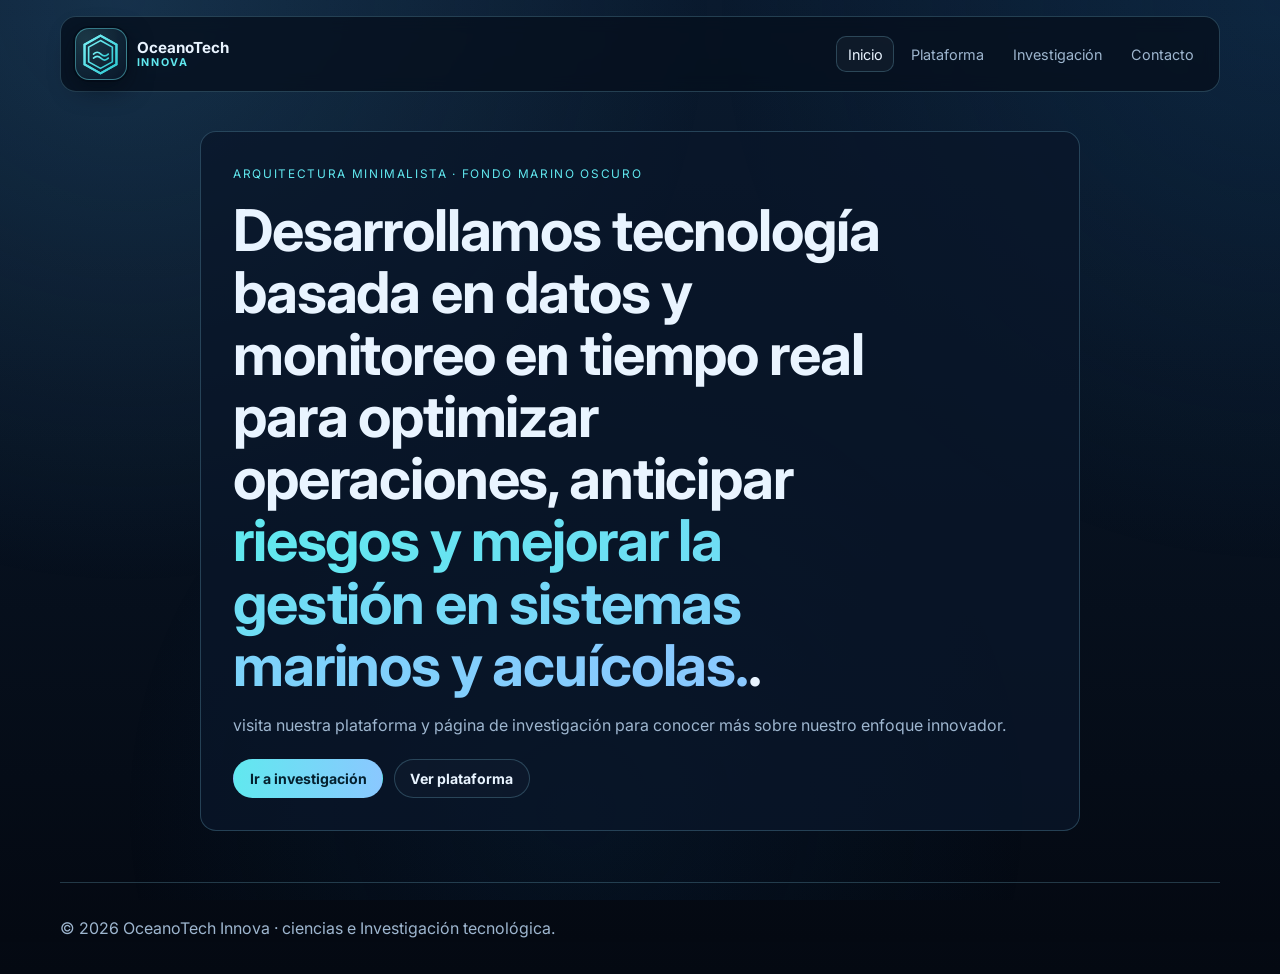
==== commit e76157b8: "pagina web actualizada" ====
--- a/index.html
+++ b/index.html
@@ -1,1726 +1,213 @@
-<!DOCTYPE html>
-<html lang="es">
-<head>
-  <meta charset="UTF-8" />
-  <meta name="viewport" content="width=device-width, initial-scale=1.0" />
-  <title>Oceanotech Innova | Digital Twins para Acuicultura Inteligente</title>
-  <link rel="preconnect" href="https://fonts.googleapis.com" />
-  <link href="https://fonts.googleapis.com/css2?family=Syne:wght@400;600;700;800&family=DM+Sans:wght@300;400;500&display=swap" rel="stylesheet" />
-  <style>
-    /* ─── TOKENS ─────────────────────────────────────────── */
-    :root {
-      --navy:    #020a1a;
-      --deep:    #05122b;
-      --cyan:    #00e5ff;
-      --teal:    #00b4cc;
-      --lime:    #a8ff3e;
-      --white:   #f0f6ff;
-      --muted:   #7a9abf;
-      --glass:   rgba(0,229,255,0.07);
-      --border:  rgba(0,229,255,0.18);
-      --font-head: 'Syne', sans-serif;
-      --font-body: 'DM Sans', sans-serif;
-    }
- 
-    /* ─── RESET ──────────────────────────────────────────── */
-    *, *::before, *::after { box-sizing: border-box; margin: 0; padding: 0; }
-    html { scroll-behavior: smooth; }
-    body {
-      font-family: var(--font-body);
-      background: var(--navy);
-      color: var(--white);
-      overflow-x: hidden;
-    }
- 
-    /* ─── NOISE TEXTURE ──────────────────────────────────── */
-    body::before {
-      content: "";
-      position: fixed; inset: 0;
-      background-image: url("data:image/svg+xml,%3Csvg viewBox='0 0 200 200' xmlns='http://www.w3.org/2000/svg'%3E%3Cfilter id='n'%3E%3CfeTurbulence type='fractalNoise' baseFrequency='0.75' numOctaves='4' stitchTiles='stitch'/%3E%3C/filter%3E%3Crect width='100%25' height='100%25' filter='url(%23n)' opacity='0.03'/%3E%3C/svg%3E");
-      pointer-events: none; z-index: 0; opacity: .4;
-    }
- 
-    /* ─── NAV ────────────────────────────────────────────── */
-    nav {
-      position: fixed; top: 0; left: 0; right: 0; z-index: 100;
-      display: flex; align-items: center; justify-content: space-between;
-      padding: 18px 6vw;
-      background: rgba(2,10,26,.85);
-      backdrop-filter: blur(16px);
-      border-bottom: 1px solid var(--border);
-    }
-    .logo {
-      font-family: var(--font-head);
-      font-size: 1.25rem; font-weight: 800;
-      letter-spacing: -.5px; color: var(--white);
-    }
-    .logo span { color: var(--cyan); }
-    .nav-links { display: flex; gap: 2rem; list-style: none; }
-    .nav-links a {
-      font-size: .85rem; font-weight: 500;
-      color: var(--muted); text-decoration: none;
-      letter-spacing: .5px; transition: color .2s;
-    }
-    .nav-links a:hover { color: var(--cyan); }
-    .nav-cta {
-      background: var(--cyan); color: var(--navy);
-      font-family: var(--font-head); font-weight: 700;
-      font-size: .82rem; letter-spacing: .5px;
-      padding: 9px 22px; border-radius: 30px;
-      text-decoration: none; transition: background .2s, transform .2s;
-    }
-    .nav-cta:hover { background: #fff; transform: scale(1.04); }
- 
-    /* ─── HERO ───────────────────────────────────────────── */
-    #hero {
-      min-height: 100vh;
-      display: flex; flex-direction: column;
-      align-items: center; justify-content: center;
-      text-align: center;
-      padding: 140px 6vw 80px;
-      position: relative;
-      background: radial-gradient(ellipse 80% 60% at 50% 0%, rgba(0,229,255,.12) 0%, transparent 70%),
-                  radial-gradient(ellipse 50% 40% at 80% 80%, rgba(0,180,204,.07) 0%, transparent 60%),
-                  var(--navy);
-    }
-    .hero-tag {
-      display: inline-block;
-      background: rgba(0,229,255,.1);
-      border: 1px solid var(--border);
-      border-radius: 30px;
-      padding: 6px 18px;
-      font-size: .78rem; letter-spacing: 1.5px;
-      text-transform: uppercase; color: var(--cyan);
-      margin-bottom: 28px;
-      animation: fadeUp .8s ease both;
-    }
-    #hero h1 {
-      font-family: var(--font-head);
-      font-size: clamp(2.4rem, 6vw, 5rem);
-      font-weight: 800; line-height: 1.08;
-      letter-spacing: -1.5px;
-      max-width: 820px;
-      animation: fadeUp .9s .1s ease both;
-    }
-    #hero h1 em {
-      font-style: normal;
-      background: linear-gradient(90deg, var(--cyan), var(--lime));
-      -webkit-background-clip: text; -webkit-text-fill-color: transparent;
-    }
-    .hero-sub {
-      margin-top: 24px; max-width: 580px;
-      font-size: 1.05rem; line-height: 1.7;
-      color: var(--muted);
-      animation: fadeUp 1s .2s ease both;
-    }
-    .hero-btns {
-      margin-top: 40px; display: flex; gap: 16px; flex-wrap: wrap; justify-content: center;
-      animation: fadeUp 1s .3s ease both;
-    }
-    .btn-primary {
-      background: var(--cyan); color: var(--navy);
-      font-family: var(--font-head); font-weight: 700;
-      padding: 14px 34px; border-radius: 40px;
-      text-decoration: none; font-size: .95rem;
-      transition: transform .2s, box-shadow .2s;
-      box-shadow: 0 0 24px rgba(0,229,255,.35);
-    }
-    .btn-primary:hover { transform: translateY(-2px); box-shadow: 0 0 40px rgba(0,229,255,.5); }
-    .btn-ghost {
-      border: 1px solid var(--border); color: var(--white);
-      font-family: var(--font-head); font-weight: 600;
-      padding: 14px 34px; border-radius: 40px;
-      text-decoration: none; font-size: .95rem;
-      transition: border-color .2s, background .2s;
-    }
-    .btn-ghost:hover { border-color: var(--cyan); background: var(--glass); }
- 
-    /* hero stats row */
-    .hero-stats {
-      margin-top: 70px; display: flex; gap: 48px; flex-wrap: wrap; justify-content: center;
-      animation: fadeUp 1s .45s ease both;
-    }
-    .stat { text-align: center; }
-    .stat-num {
-      font-family: var(--font-head); font-size: 2rem; font-weight: 800;
-      color: var(--cyan);
-    }
-    .stat-label { font-size: .8rem; color: var(--muted); margin-top: 4px; letter-spacing: .5px; }
- 
-    /* animated scan line */
-    #hero::after {
-      content: "";
-      position: absolute; left: 0; right: 0; height: 1px;
-      background: linear-gradient(90deg, transparent, var(--cyan), transparent);
-      bottom: 0; animation: scan 6s linear infinite;
-    }
- 
-    /* ─── SECTION BASE ───────────────────────────────────── */
-    section { position: relative; padding: 100px 6vw; }
-    .section-label {
-      font-size: .75rem; letter-spacing: 2px; text-transform: uppercase;
-      color: var(--cyan); margin-bottom: 14px; font-weight: 600;
-    }
-    .section-title {
-      font-family: var(--font-head);
-      font-size: clamp(1.8rem, 3.5vw, 2.8rem);
-      font-weight: 800; line-height: 1.15;
-      letter-spacing: -.5px; max-width: 680px;
-    }
-    .section-body {
-      margin-top: 18px; max-width: 600px;
-      font-size: 1rem; line-height: 1.75; color: var(--muted);
-    }
- 
-    /* ─── PROBLEMA ───────────────────────────────────────── */
-    #problema { background: var(--navy); }
-    .problem-grid {
-      display: grid;
-      grid-template-columns: repeat(auto-fit, minmax(240px, 1fr));
-      gap: 20px; margin-top: 56px;
-    }
-    .problem-card {
-      background: var(--glass);
-      border: 1px solid var(--border);
-      border-radius: 16px; padding: 28px 24px;
-      transition: transform .3s;
-    }
-    .problem-card:hover { transform: translateY(-4px); }
-    .problem-icon { font-size: 2rem; margin-bottom: 14px; }
-    .problem-card h3 {
-      font-family: var(--font-head); font-size: 1rem; font-weight: 700;
-      margin-bottom: 8px;
-    }
-    .problem-card p { font-size: .88rem; color: var(--muted); line-height: 1.65; }
- 
-    /* ─── SOLUCIÓN / HOW ─────────────────────────────────── */
-    #solucion {
-      background: linear-gradient(180deg, var(--deep) 0%, var(--navy) 100%);
-    }
-    .how-steps {
-      margin-top: 60px;
-      display: grid; grid-template-columns: repeat(auto-fit, minmax(200px, 1fr));
-      gap: 0;
-      border: 1px solid var(--border); border-radius: 20px; overflow: hidden;
-    }
-    .how-step {
-      padding: 36px 28px;
-      border-right: 1px solid var(--border);
-      position: relative;
-      transition: background .3s;
-    }
-    .how-step:last-child { border-right: none; }
-    .how-step:hover { background: var(--glass); }
-    .step-num {
-      font-family: var(--font-head); font-size: 3rem; font-weight: 800;
-      color: rgba(0,229,255,.12); line-height: 1;
-      margin-bottom: 12px;
-    }
-    .how-step h3 {
-      font-family: var(--font-head); font-size: .95rem; font-weight: 700;
-      margin-bottom: 8px; color: var(--cyan);
-    }
-    .how-step p { font-size: .85rem; color: var(--muted); line-height: 1.65; }
- 
-    /* ─── TECNOLOGÍAS ────────────────────────────────────── */
-    #tecnologias { background: var(--navy); }
-    .tech-grid {
-      display: grid;
-      grid-template-columns: repeat(auto-fit, minmax(220px, 1fr));
-      gap: 20px; margin-top: 56px;
-    }
-    .tech-card {
-      background: var(--glass);
-      border: 1px solid var(--border);
-      border-radius: 18px; padding: 30px 24px;
-      cursor: pointer;
-      transition: transform .3s, box-shadow .3s, border-color .3s;
-      position: relative; overflow: hidden;
-    }
-    .tech-card::before {
-      content: "";
-      position: absolute; top: -60px; right: -60px;
-      width: 140px; height: 140px;
-      background: radial-gradient(circle, rgba(0,229,255,.12), transparent 70%);
-      transition: opacity .3s;
-      opacity: 0;
-    }
-    .tech-card:hover, .tech-card.active {
-      transform: translateY(-6px);
-      box-shadow: 0 0 28px rgba(0,229,255,.2);
-      border-color: var(--cyan);
-    }
-    .tech-card:hover::before, .tech-card.active::before { opacity: 1; }
-    .tech-icon { font-size: 2.2rem; margin-bottom: 14px; }
-    .tech-card h3 {
-      font-family: var(--font-head); font-size: 1.05rem; font-weight: 700;
-      margin-bottom: 6px;
-    }
-    .tech-info {
-      font-size: .87rem; color: var(--muted); line-height: 1.65;
-      max-height: 0; overflow: hidden;
-      transition: max-height .4s ease, opacity .4s;
-      opacity: 0;
-    }
-    .tech-card.active .tech-info,
-    .tech-card:hover .tech-info {
-      max-height: 120px; opacity: 1;
-    }
-    .tech-badge {
-      display: inline-block; margin-top: 12px;
-      background: rgba(168,255,62,.1);
-      border: 1px solid rgba(168,255,62,.3);
-      border-radius: 20px; padding: 3px 12px;
-      font-size: .72rem; color: var(--lime); letter-spacing: .5px;
-      opacity: 0; transition: opacity .4s .1s;
-    }
-    .tech-card.active .tech-badge,
-    .tech-card:hover .tech-badge { opacity: 1; }
- 
-    /* ─── BENEFICIOS ─────────────────────────────────────── */
-    #beneficios {
-      background: linear-gradient(180deg, var(--deep), var(--navy));
-    }
-    .benefits-layout {
-      display: grid; grid-template-columns: 1fr 1fr;
-      gap: 60px; align-items: center; margin-top: 56px;
-    }
-    .benefit-list { display: flex; flex-direction: column; gap: 20px; }
-    .benefit-item {
-      display: flex; gap: 16px; align-items: flex-start;
-      padding: 20px; border-radius: 14px;
-      border: 1px solid transparent;
-      transition: border-color .3s, background .3s;
-    }
-    .benefit-item:hover {
-      border-color: var(--border); background: var(--glass);
-    }
-    .benefit-icon {
-      width: 44px; height: 44px; flex-shrink: 0;
-      background: rgba(0,229,255,.1); border: 1px solid var(--border);
-      border-radius: 12px; display: grid; place-items: center; font-size: 1.2rem;
-    }
-    .benefit-item h4 {
-      font-family: var(--font-head); font-size: .95rem; font-weight: 700;
-      margin-bottom: 4px;
-    }
-    .benefit-item p { font-size: .85rem; color: var(--muted); line-height: 1.6; }
-    /* Visual side */
-    .benefits-visual {
-      background: var(--glass);
-      border: 1px solid var(--border);
-      border-radius: 24px; padding: 40px 30px;
-      text-align: center;
-    }
-    .big-number {
-      font-family: var(--font-head); font-size: 5rem; font-weight: 800;
-      background: linear-gradient(135deg, var(--cyan), var(--lime));
-      -webkit-background-clip: text; -webkit-text-fill-color: transparent;
-      line-height: 1;
-    }
-    .big-label { font-size: .9rem; color: var(--muted); margin-top: 8px; }
-    .divider { height: 1px; background: var(--border); margin: 28px 0; }
-    .mini-stats { display: flex; justify-content: space-around; }
-    .mini-stat-num {
-      font-family: var(--font-head); font-size: 1.6rem; font-weight: 800; color: var(--cyan);
-    }
-    .mini-stat-label { font-size: .75rem; color: var(--muted); margin-top: 4px; }
- 
-    /* ─── DIFERENCIADORES ────────────────────────────────── */
-    #diferenciadores { background: var(--navy); }
-    .diff-grid {
-      display: grid; grid-template-columns: repeat(auto-fit, minmax(280px, 1fr));
-      gap: 24px; margin-top: 56px;
-    }
-    .diff-card {
-      border-radius: 20px; padding: 36px 28px;
-      background: var(--glass); border: 1px solid var(--border);
-      position: relative; overflow: hidden;
-      transition: transform .3s;
-    }
-    .diff-card:hover { transform: translateY(-4px); }
-    .diff-card.highlight {
-      background: linear-gradient(135deg, rgba(0,229,255,.12), rgba(168,255,62,.06));
-      border-color: var(--cyan);
-    }
-    .diff-num {
-      font-family: var(--font-head); font-size: 4rem; font-weight: 800;
-      color: rgba(0,229,255,.08); position: absolute; top: 16px; right: 20px;
-    }
-    .diff-card h3 {
-      font-family: var(--font-head); font-size: 1.15rem; font-weight: 800;
-      margin-bottom: 10px; line-height: 1.2;
-    }
-    .diff-card p { font-size: .88rem; color: var(--muted); line-height: 1.7; }
-    .diff-tag {
-      display: inline-block; margin-top: 16px;
-      background: rgba(0,229,255,.1); border: 1px solid var(--border);
-      border-radius: 20px; padding: 4px 14px;
-      font-size: .72rem; color: var(--cyan); letter-spacing: .5px;
-    }
- 
-    /* ─── CORFO / IMPACTO ────────────────────────────────── */
-    #impacto {
-      background: linear-gradient(135deg, var(--deep) 0%, #020e20 100%);
-      border-top: 1px solid var(--border);
-      border-bottom: 1px solid var(--border);
-    }
-    .impact-grid {
-      display: grid; grid-template-columns: 1fr 1fr; gap: 60px; align-items: start;
-      margin-top: 56px;
-    }
-    .impact-list { list-style: none; display: flex; flex-direction: column; gap: 16px; }
-    .impact-list li {
-      display: flex; gap: 14px; align-items: flex-start;
-      font-size: .92rem; line-height: 1.65;
-    }
-    .impact-list li::before {
-      content: "→"; color: var(--cyan); font-weight: 700; flex-shrink: 0;
-    }
-    .corfo-box {
-      background: linear-gradient(135deg, rgba(0,229,255,.08), rgba(168,255,62,.05));
-      border: 1px solid var(--cyan);
-      border-radius: 20px; padding: 36px 30px;
-    }
-    .corfo-box h3 {
-      font-family: var(--font-head); font-size: 1.4rem; font-weight: 800;
-      margin-bottom: 20px; color: var(--cyan);
-    }
-    .corfo-box p { font-size: .9rem; color: var(--muted); line-height: 1.7; margin-bottom: 12px; }
-    .corfo-tags { display: flex; flex-wrap: wrap; gap: 8px; margin-top: 20px; }
-    .corfo-tag {
-      background: rgba(0,229,255,.08); border: 1px solid var(--border);
-      border-radius: 20px; padding: 5px 14px;
-      font-size: .75rem; color: var(--white); letter-spacing: .3px;
-    }
- 
-    /* ─── RECOMENDACIONES ────────────────────────────────── */
-    #recomendaciones { background: var(--navy); }
-    .reco-grid {
-      display: grid; grid-template-columns: repeat(auto-fit, minmax(280px, 1fr));
-      gap: 20px; margin-top: 56px;
-    }
-    .reco-card {
-      background: var(--glass); border: 1px solid var(--border);
-      border-radius: 16px; padding: 28px 24px;
-      transition: border-color .3s;
-    }
-    .reco-card:hover { border-color: var(--cyan); }
-    .reco-number {
-      font-family: var(--font-head); font-size: .75rem; font-weight: 700;
-      color: var(--lime); letter-spacing: 2px; margin-bottom: 10px;
-    }
-    .reco-card h3 {
-      font-family: var(--font-head); font-size: 1rem; font-weight: 700;
-      margin-bottom: 8px;
-    }
-    .reco-card p { font-size: .86rem; color: var(--muted); line-height: 1.65; }
- 
-    /* ─── CTA / CONTACTO ─────────────────────────────────── */
-    #contacto {
-      background: radial-gradient(ellipse 70% 80% at 50% 50%, rgba(0,229,255,.1) 0%, transparent 70%), var(--navy);
-      text-align: center; padding: 120px 6vw;
-    }
-    #contacto .section-title { max-width: 600px; margin: 0 auto; }
-    #contacto .section-body { margin: 20px auto 0; text-align: center; }
-    .contact-btns { margin-top: 44px; display: flex; gap: 16px; justify-content: center; flex-wrap: wrap; }
- 
-    /* ─── FOOTER ─────────────────────────────────────────── */
-    footer {
-      border-top: 1px solid var(--border);
-      padding: 36px 6vw;
-      display: flex; justify-content: space-between; align-items: center;
-      flex-wrap: wrap; gap: 12px;
-    }
-    footer .logo { font-size: 1rem; }
-    footer p { font-size: .8rem; color: var(--muted); }
-    footer a { color: var(--cyan); text-decoration: none; }
- 
-    /* ─── ANIMATIONS ─────────────────────────────────────── */
-    @keyframes fadeUp {
-      from { opacity: 0; transform: translateY(24px); }
-      to   { opacity: 1; transform: translateY(0); }
-    }
-    @keyframes scan {
-      0%   { transform: translateX(-100%); }
-      100% { transform: translateX(200%); }
-    }
-    .reveal {
-      opacity: 0; transform: translateY(30px);
-      transition: opacity .7s ease, transform .7s ease;
-    }
-    .reveal.visible { opacity: 1; transform: none; }
- 
-    /* ─── RESPONSIVE ─────────────────────────────────────── */
-    @media (max-width: 768px) {
-      .nav-links { display: none; }
-      .benefits-layout, .impact-grid { grid-template-columns: 1fr; }
-      .how-steps { grid-template-columns: 1fr; }
-      .how-step { border-right: none; border-bottom: 1px solid var(--border); }
-      .how-step:last-child { border-bottom: none; }
-    }
- 
-    /* ═══════════════════════════════════════════════
-       PHOTO & IMAGE STYLES — SPACEX LEVEL
-    ═══════════════════════════════════════════════ */
- 
-    /* ── HERO FULLSCREEN PHOTO ── */
-    #hero { padding: 0; min-height: 100vh; display: flex; flex-direction: column; justify-content: flex-end; position: relative; overflow: hidden; }
-    .hero-bg { position: absolute; inset: 0; z-index: 0; }
-    .hero-bg-img { width: 100%; height: 100%; object-fit: cover; object-position: center 40%; transform: scale(1.08); transition: transform 12s ease; }
-    #hero.loaded .hero-bg-img { transform: scale(1); }
-    .hero-bg-overlay {
-      position: absolute; inset: 0;
-      background: linear-gradient(
-        to bottom,
-        rgba(2,10,26,.3) 0%,
-        rgba(2,10,26,.1) 30%,
-        rgba(2,10,26,.6) 65%,
-        rgba(2,10,26,.95) 100%
-      );
-    }
-    .hero-content-wrap {
-      position: relative; z-index: 2;
-      padding: 0 6vw 80px;
-      display: flex; flex-direction: column; align-items: center;
-      text-align: center;
-    }
-    .hero-scroll-hint {
-      position: absolute; bottom: 28px; left: 50%; transform: translateX(-50%);
-      z-index: 2; display: flex; flex-direction: column; align-items: center; gap: 8px;
-      opacity: .6;
-    }
-    .hero-scroll-hint span { font-size: .7rem; letter-spacing: 2px; text-transform: uppercase; color: var(--muted); }
-    .scroll-arrow {
-      width: 20px; height: 20px;
-      border-right: 1px solid var(--cyan); border-bottom: 1px solid var(--cyan);
-      transform: rotate(45deg);
-      animation: arrowBounce 1.8s ease-in-out infinite;
-    }
-    @keyframes arrowBounce { 0%,100%{transform:rotate(45deg) translateY(0)}50%{transform:rotate(45deg) translateY(5px)} }
- 
-    /* ── PHOTO BAND (problema) ── */
-    .photo-band {
-      position: relative; width: 100%; height: 420px; overflow: hidden;
-      margin-bottom: 60px;
-    }
-    .photo-band-img { width: 100%; height: 100%; object-fit: cover; object-position: center 60%; transition: transform .8s ease; }
-    .photo-band:hover .photo-band-img { transform: scale(1.03); }
-    .photo-band-overlay {
-      position: absolute; inset: 0;
-      background: linear-gradient(90deg, rgba(2,10,26,.85) 0%, rgba(2,10,26,.4) 60%, transparent 100%);
-      display: flex; align-items: flex-end; padding: 40px 6vw;
-    }
-    .photo-band-label {
-      font-size: .72rem; letter-spacing: 2px; text-transform: uppercase;
-      color: var(--cyan); display: block; margin-bottom: 12px;
-    }
-    .photo-band-text p {
-      font-family: var(--font-head); font-size: clamp(1.1rem,2.5vw,1.8rem);
-      font-weight: 700; line-height: 1.4; color: var(--white); max-width: 600px;
-    }
- 
-    /* ── SPLIT PHOTO (solucion) ── */
-    .split-photo {
-      display: grid; grid-template-columns: 1fr 1fr;
-      gap: 0; margin-bottom: 60px; border-radius: 16px; overflow: hidden;
-    }
-    .split-photo-img-wrap { position: relative; overflow: hidden; min-height: 380px; }
-    .split-photo-img { width: 100%; height: 100%; object-fit: cover; transition: transform .8s ease; }
-    .split-photo-img-wrap:hover .split-photo-img { transform: scale(1.05); }
-    .split-photo-badge {
-      position: absolute; bottom: 16px; left: 16px;
-      display: flex; align-items: center; gap: 8px;
-      background: rgba(2,10,26,.8); backdrop-filter: blur(10px);
-      border: 1px solid var(--border); border-radius: 20px;
-      padding: 6px 14px; font-size: .72rem; color: var(--cyan);
-    }
-    .spb-dot { width: 7px; height: 7px; border-radius: 50%; background: var(--lime); box-shadow: 0 0 6px var(--lime); animation: ringPulse 1.4s ease-in-out infinite; }
-    .split-photo-text {
-      background: var(--deep); padding: 50px 44px;
-      display: flex; flex-direction: column; justify-content: center;
-    }
-    .split-photo-text .section-label { margin-bottom: 12px; }
-    .split-photo-text .section-title { margin-bottom: 20px; }
- 
-    /* ── TECH CARD IMAGE ── */
-    .tech-card-img {
-      width: calc(100% + 40px); margin: -20px -20px 16px;
-      height: 160px; overflow: hidden; border-radius: 15px 15px 0 0;
-    }
-    .tech-card-img img { width: 100%; height: 100%; object-fit: cover; transition: transform .5s ease; filter: brightness(.75) saturate(.9); }
-    .tech-card:hover .tech-card-img img { transform: scale(1.06); filter: brightness(.9) saturate(1.1); }
- 
-    /* ── FULL-BLEED PHOTO BAND ── */
-    .fullbleed-photo {
-      position: relative; height: 70vh; min-height: 480px;
-      overflow: hidden;
-    }
-    .fullbleed-img { width: 100%; height: 100%; object-fit: cover; object-position: center 50%; }
-    .fullbleed-overlay {
-      position: absolute; inset: 0;
-      background: linear-gradient(
-        to bottom,
-        transparent 0%,
-        rgba(2,10,26,.3) 40%,
-        rgba(2,10,26,.88) 80%,
-        rgba(2,10,26,1) 100%
-      );
-      display: flex; align-items: flex-end; padding: 60px 6vw;
-    }
-    .fullbleed-content { max-width: 700px; }
-    .fullbleed-label { font-size: .72rem; letter-spacing: 2px; text-transform: uppercase; color: var(--cyan); display: block; margin-bottom: 16px; }
-    .fullbleed-h2 { font-family: var(--font-head); font-size: clamp(1.8rem,4vw,3.2rem); font-weight: 800; line-height: 1.1; letter-spacing: -.5px; margin-bottom: 16px; }
-    .fullbleed-p { font-size: 1rem; color: var(--muted); line-height: 1.7; max-width: 520px; }
- 
-    @media(max-width:768px) {
-      .split-photo { grid-template-columns: 1fr; }
-      .split-photo-text { padding: 32px 24px; }
-      .photo-band { height: 260px; }
-      .fullbleed-photo { height: 50vh; min-height: 320px; }
-    }
-    /* ════ END PHOTO STYLES ════ */
-  
- 
-    /* ── BOTÓN TRIGGER ── */
-    .dt-trigger-wrap {
-      margin-top: 32px;
-      display: flex; justify-content: center;
-    }
-    .dt-trigger {
-      display: inline-flex; align-items: center; gap: 10px;
-      background: transparent;
-      border: 1px solid rgba(168,255,62,.4);
-      color: var(--lime);
-      font-family: var(--font-head); font-size: .78rem; font-weight: 700;
-      letter-spacing: 1.5px; text-transform: uppercase;
-      padding: 12px 28px; border-radius: 4px;
-      cursor: pointer; transition: all .3s;
-      position: relative; overflow: hidden;
-    }
-    .dt-trigger::before {
-      content: '';
-      position: absolute; inset: 0;
-      background: rgba(168,255,62,.06);
-      transform: translateX(-100%);
-      transition: transform .4s ease;
-    }
-    .dt-trigger:hover::before { transform: translateX(0); }
-    .dt-trigger:hover {
-      border-color: var(--lime);
-      box-shadow: 0 0 24px rgba(168,255,62,.25);
-    }
-    .dt-trigger .pulse-ring {
-      width: 10px; height: 10px; border-radius: 50%;
-      background: var(--lime);
-      box-shadow: 0 0 8px var(--lime);
-      animation: ringPulse 1.4s ease-in-out infinite;
-    }
-    @keyframes ringPulse {
-      0%,100% { opacity: 1; transform: scale(1); }
-      50%      { opacity: .4; transform: scale(1.6); }
-    }
- 
-    /* ── OVERLAY BACKDROP ── */
-    #dt-overlay {
-      position: fixed; inset: 0; z-index: 300;
-      background: rgba(2,10,26,.0);
-      pointer-events: none;
-      transition: background .5s ease;
-    }
-    #dt-overlay.open {
-      background: rgba(2,10,26,.7);
-      pointer-events: auto;
-    }
- 
-    /* ── PANEL PRINCIPAL ── */
-    #dt-panel {
-      position: fixed;
-      bottom: 0; left: 0; right: 0;
-      z-index: 400;
-      height: 92vh;
-      background: linear-gradient(180deg, #020e20 0%, #000d1a 100%);
-      border-top: 2px solid var(--lime);
-      border-radius: 20px 20px 0 0;
-      transform: translateY(100%);
-      transition: transform .6s cubic-bezier(.16,1,.3,1);
-      overflow: hidden;
-      display: flex; flex-direction: column;
-    }
-    #dt-panel.open {
-      transform: translateY(0);
-    }
- 
-    /* scanline inside panel */
-    #dt-panel::before {
-      content: '';
-      position: absolute; inset: 0; z-index: 0;
-      background: repeating-linear-gradient(
-        0deg, transparent, transparent 3px,
-        rgba(168,255,62,.012) 3px, rgba(168,255,62,.012) 4px
-      );
-      pointer-events: none;
-    }
- 
-    /* ── PANEL HEADER ── */
-    .dt-header {
-      display: flex; align-items: center; justify-content: space-between;
-      padding: 18px 32px;
-      border-bottom: 1px solid rgba(168,255,62,.15);
-      flex-shrink: 0; position: relative; z-index: 1;
-    }
-    .dt-header-left { display: flex; align-items: center; gap: 14px; }
-    .dt-logo {
-      font-family: var(--font-head); font-size: .85rem; font-weight: 800;
-      letter-spacing: 2px; color: var(--lime);
-    }
-    .dt-live-badge {
-      display: flex; align-items: center; gap: 6px;
-      background: rgba(168,255,62,.08);
-      border: 1px solid rgba(168,255,62,.25);
-      border-radius: 20px; padding: 4px 12px;
-      font-size: .65rem; letter-spacing: 1.5px; text-transform: uppercase;
-      color: var(--lime); font-family: var(--font-head);
-    }
-    .dt-close {
-      width: 36px; height: 36px;
-      background: rgba(255,255,255,.05);
-      border: 1px solid rgba(255,255,255,.1);
-      border-radius: 50%;
-      display: flex; align-items: center; justify-content: center;
-      cursor: pointer; color: var(--muted);
-      font-size: 1.1rem; transition: all .2s;
-    }
-    .dt-close:hover { background: rgba(255,51,80,.15); border-color: #ff3350; color: #ff3350; }
- 
-    /* ── TABS ── */
-    .dt-tabs {
-      display: flex; gap: 0;
-      border-bottom: 1px solid rgba(168,255,62,.12);
-      padding: 0 32px; flex-shrink: 0;
-      position: relative; z-index: 1;
-    }
-    .dt-tab {
-      padding: 12px 22px;
-      font-family: var(--font-head); font-size: .72rem; font-weight: 700;
-      letter-spacing: 1px; text-transform: uppercase;
-      color: var(--muted); cursor: pointer;
-      border-bottom: 2px solid transparent;
-      background: transparent; border-top: none; border-left: none; border-right: none;
-      transition: color .2s, border-color .2s;
-    }
-    .dt-tab.active { color: var(--lime); border-bottom-color: var(--lime); }
-    .dt-tab:hover:not(.active) { color: var(--white); }
- 
-    /* ── PANEL BODY ── */
-    .dt-body {
-      flex: 1; overflow-y: auto; overflow-x: hidden;
-      padding: 32px; position: relative; z-index: 1;
-      scrollbar-width: thin; scrollbar-color: rgba(168,255,62,.3) transparent;
-    }
-    .dt-body::-webkit-scrollbar { width: 4px; }
-    .dt-body::-webkit-scrollbar-thumb { background: rgba(168,255,62,.3); border-radius: 2px; }
- 
-    /* ── TAB CONTENT PANELS ── */
-    .dt-pane { display: none; }
-    .dt-pane.active { display: block; animation: dtFadeIn .4s ease; }
-    @keyframes dtFadeIn { from { opacity:0; transform:translateY(12px); } to { opacity:1; transform:none; } }
- 
-    /* ── SIMULATION PANEL ── */
-    .sim-wrap {
-      display: grid; grid-template-columns: 1fr 360px;
-      gap: 28px; align-items: start;
-    }
-    .sim-screen {
-      background: #000810;
-      border: 1px solid rgba(168,255,62,.25);
-      border-radius: 12px; overflow: hidden;
-      position: relative; aspect-ratio: 16/9;
-    }
-    #dt-canvas { width: 100%; height: 100%; display: block; }
-    .sim-hud-top {
-      position: absolute; top: 0; left: 0; right: 0;
-      display: flex; justify-content: space-between; align-items: center;
-      padding: 10px 16px;
-      background: linear-gradient(180deg, rgba(0,13,26,.95), transparent);
-    }
-    .hud-label { font-family: var(--font-head); font-size: .62rem; letter-spacing: 2px; color: var(--lime); }
-    .hud-fps { font-family: var(--font-head); font-size: .6rem; color: rgba(168,255,62,.5); }
-    /* corner brackets */
-    .sc { position: absolute; width: 14px; height: 14px; border-color: var(--lime); border-style: solid; }
-    .sc.tl { top:8px; left:8px; border-width:1px 0 0 1px; }
-    .sc.tr { top:8px; right:8px; border-width:1px 1px 0 0; }
-    .sc.bl { bottom:8px; left:8px; border-width:0 0 1px 1px; }
-    .sc.br { bottom:8px; right:8px; border-width:0 1px 1px 0; }
-    /* alert overlay inside canvas */
-    .sim-alert {
-      position: absolute; bottom: 12px; left: 12px; right: 12px;
-      background: rgba(255,51,80,.12);
-      border: 1px solid rgba(255,51,80,.5);
-      border-radius: 6px; padding: 8px 14px;
-      display: flex; align-items: center; gap: 8px;
-      font-family: var(--font-head); font-size: .65rem; color: #ff3350;
-      opacity: 0; transition: opacity .3s;
-      animation: alertBlink 1s ease-in-out infinite;
-    }
-    .sim-alert.show { opacity: 1; }
-    @keyframes alertBlink { 0%,100% { border-color: rgba(255,51,80,.4); } 50% { border-color: rgba(255,51,80,.9); } }
-    /* sensor strip */
-    .sensor-strip { display: grid; grid-template-columns: 1fr 1fr; gap: 8px; margin-top: 14px; }
-    .sr {
-      background: rgba(0,229,255,.04);
-      border: 1px solid rgba(0,229,255,.1);
-      border-radius: 8px; padding: 10px 12px;
-    }
-    .sr-name { font-size: .58rem; letter-spacing: 1.5px; text-transform: uppercase; color: var(--muted); margin-bottom: 4px; }
-    .sr-val { font-family: var(--font-head); font-size: 1.05rem; font-weight: 700; }
-    .sr-bar { height: 2px; background: rgba(255,255,255,.08); border-radius: 1px; margin-top: 5px; overflow: hidden; }
-    .sr-fill { height: 100%; border-radius: 1px; transition: width 1.2s ease; }
-    /* controls panel */
-    .ctrl-wrap { display: flex; flex-direction: column; gap: 14px; }
-    .ctrl-block {
-      background: rgba(168,255,62,.03);
-      border: 1px solid rgba(168,255,62,.12);
-      border-radius: 10px; padding: 18px;
-    }
-    .ctrl-block h4 {
-      font-family: var(--font-head); font-size: .65rem; letter-spacing: 2px;
-      color: var(--lime); text-transform: uppercase; margin-bottom: 14px;
-    }
-    .cr { display: flex; align-items: center; gap: 10px; margin-bottom: 10px; }
-    .cr label { font-size: .7rem; color: var(--muted); width: 82px; flex-shrink: 0; }
-    .cr input[type=range] {
-      flex: 1; -webkit-appearance: none; height: 3px;
-      background: rgba(255,255,255,.1); border-radius: 2px; outline: none;
-    }
-    .cr input[type=range]::-webkit-slider-thumb {
-      -webkit-appearance: none; width: 13px; height: 13px;
-      background: var(--lime); border-radius: 50%;
-      box-shadow: 0 0 8px rgba(168,255,62,.6); cursor: pointer;
-    }
-    .cr-val { font-family: var(--font-head); font-size: .68rem; color: var(--lime); min-width: 48px; text-align: right; }
-    .ev-btn {
-      width: 100%; padding: 9px; margin-bottom: 7px; cursor: pointer;
-      background: transparent; border: 1px solid rgba(168,255,62,.25);
-      color: var(--lime); font-family: var(--font-head); font-size: .62rem;
-      letter-spacing: 1.5px; text-transform: uppercase; border-radius: 6px;
-      transition: all .2s;
-    }
-    .ev-btn:hover { background: rgba(168,255,62,.08); border-color: var(--lime); }
-    .ev-btn.danger { border-color: rgba(255,51,80,.3); color: #ff3350; }
-    .ev-btn.danger:hover { background: rgba(255,51,80,.08); border-color: #ff3350; }
-    .ai-box {
-      background: rgba(168,255,62,.04); border: 1px solid rgba(168,255,62,.2);
-      border-radius: 8px; padding: 12px 14px;
-      font-size: .78rem; color: var(--muted); line-height: 1.6;
-      min-height: 52px; transition: all .3s;
-    }
-    .ai-box-label { font-size: .6rem; letter-spacing: 1.5px; text-transform: uppercase; color: var(--lime); margin-bottom: 6px; }
- 
-    /* ── MARKETING PANE ── */
-    .mkt-grid { display: grid; grid-template-columns: repeat(3,1fr); gap: 16px; margin-bottom: 28px; }
-    .mkt-card {
-      background: rgba(168,255,62,.03); border: 1px solid rgba(168,255,62,.1);
-      border-radius: 10px; padding: 22px 18px; transition: border-color .3s;
-    }
-    .mkt-card:hover { border-color: rgba(168,255,62,.35); }
-    .mkt-n { font-family: var(--font-head); font-size: 2.5rem; font-weight: 800; color: rgba(168,255,62,.08); line-height: 1; margin-bottom: 10px; }
-    .mkt-card h3 { font-family: var(--font-head); font-size: .78rem; letter-spacing: 1px; color: var(--lime); text-transform: uppercase; margin-bottom: 8px; }
-    .mkt-card p { font-size: .83rem; color: var(--muted); line-height: 1.65; }
-    .mkt-tags { display: flex; flex-wrap: wrap; gap: 5px; margin-top: 12px; }
-    .mkt-tag {
-      background: rgba(168,255,62,.06); border: 1px solid rgba(168,255,62,.15);
-      border-radius: 3px; padding: 2px 9px;
-      font-size: .62rem; color: var(--lime); letter-spacing: .5px;
-    }
-    /* funnel */
-    .funnel { display: flex; flex-direction: column; gap: 5px; max-width: 560px; margin: 0 auto; }
-    .fn-row { display: flex; align-items: center; gap: 12px; }
-    .fn-bar-wrap { flex: 1; }
-    .fn-bar {
-      height: 32px; background: rgba(168,255,62,.07); border: 1px solid rgba(168,255,62,.15);
-      border-radius: 3px; display: flex; align-items: center; padding: 0 12px;
-      font-size: .72rem; color: var(--white); transition: background .3s;
-    }
-    .fn-row:hover .fn-bar { background: rgba(168,255,62,.13); }
-    .fn-n { font-family: var(--font-head); font-size: .85rem; color: var(--lime); min-width: 42px; text-align: right; }
- 
-    /* ── CORFO PANE ── */
-    .corfo-layout { display: grid; grid-template-columns: 1fr 1fr; gap: 28px; }
-    .cpitch {
-      background: rgba(168,255,62,.03); border: 1px solid rgba(168,255,62,.1);
-      border-radius: 10px; padding: 22px 18px; margin-bottom: 16px;
-    }
-    .cpitch h3 { font-family: var(--font-head); font-size: .75rem; letter-spacing: 1px; text-transform: uppercase; color: var(--lime); margin-bottom: 12px; }
-    .cpitch ul { list-style: none; display: flex; flex-direction: column; gap: 8px; }
-    .cpitch li { font-size: .85rem; color: var(--muted); display: flex; gap: 8px; line-height: 1.6; }
-    .cpitch li::before { content: '→'; color: var(--lime); flex-shrink: 0; font-family: var(--font-head); font-size: .7rem; }
-    .cscore {
-      background: linear-gradient(135deg, rgba(168,255,62,.08), rgba(0,229,255,.04));
-      border: 1px solid var(--lime); border-radius: 10px; padding: 28px;
-      text-align: center; margin-bottom: 16px;
-    }
-    .cscore-lbl { font-size: .65rem; letter-spacing: 2px; color: var(--muted); text-transform: uppercase; margin-bottom: 10px; }
-    .cscore-num {
-      font-family: var(--font-head); font-size: 4.5rem; font-weight: 800;
-      background: linear-gradient(135deg, var(--lime), var(--cyan));
-      -webkit-background-clip: text; -webkit-text-fill-color: transparent;
-      line-height: 1;
-    }
-    .cscore-sub { font-size: .75rem; color: var(--muted); margin-top: 6px; }
-    .ods-tags { display: flex; flex-wrap: wrap; gap: 6px; margin-top: 16px; justify-content: center; }
-    .ods {
-      background: rgba(168,255,62,.06); border: 1px solid rgba(168,255,62,.2);
-      border-radius: 3px; padding: 4px 12px;
-      font-family: var(--font-head); font-size: .62rem; color: var(--lime); letter-spacing: .5px;
-    }
-    .cinst {
-      display: flex; align-items: center; justify-content: space-between;
-      padding: 11px 14px; background: rgba(168,255,62,.03);
-      border: 1px solid rgba(168,255,62,.1); border-radius: 7px;
-      margin-bottom: 8px; transition: border-color .2s;
-    }
-    .cinst:hover { border-color: rgba(168,255,62,.3); }
-    .cinst-name { font-family: var(--font-head); font-size: .68rem; color: var(--white); }
-    .cinst-fit { font-size: .62rem; }
-    .fit-hi { color: var(--lime); }
-    .fit-md { color: var(--orange, #ff9a3c); }
- 
-    @media (max-width: 768px) {
-      .sim-wrap, .mkt-grid, .corfo-layout { grid-template-columns: 1fr; }
-      .dt-tabs { overflow-x: auto; }
-      .dt-body { padding: 20px; }
-      .dt-header { padding: 14px 20px; }
-    }
-  </style>
-</head>
-<body>
- 
-<!-- ░░ NAV ░░ -->
-<nav>
-  <div class="logo">Oceanotech<span>.</span>Innova</div>
-  <ul class="nav-links">
-    <li><a href="#problema">Problema</a></li>
-    <li><a href="#solucion">Solución</a></li>
-    <li><a href="#tecnologias">Tecnología</a></li>
-    <li><a href="#beneficios">Beneficios</a></li>
-    <li><a href="#impacto">Impacto</a></li>
-  </ul>
-  <a href="mailto:contacto@oceanotech.cl" class="nav-cta">Contactar</a>
-</nav>
- 
-<!-- ░░ HERO ░░ -->
-<section id="hero">
-  <!-- Fullscreen background photo: aerial salmon farm fjord (Unsplash free) -->
-  <div class="hero-bg">
-    <img
-      src="https://images.unsplash.com/photo-1544551763-46a013bb70d5?w=1920&q=80&auto=format&fit=crop"
-      alt="Centro acuícola aéreo — fjord"
-      class="hero-bg-img"
-      id="hero-parallax"
-    />
-    <div class="hero-bg-overlay"></div>
-  </div>
-  <div class="hero-content-wrap">
-    <div class="hero-tag">🐟 Startup Deeptech · Acuicultura · Chile</div>
-    <h1>La <em>acuicultura inteligente</em><br>ya es una realidad</h1>
-    <p class="hero-sub">
-      Oceanotech Innova crea réplicas digitales en tiempo real de centros acuícolas,
-      combinando <strong>Digital Twins</strong>, IA cuantificada, Big Data, automatización total
-      y ciberseguridad avanzada para transformar la industria salmonera y acuícola de Chile.
-    </p>
-    <div class="hero-btns">
-      <a href="#solucion" class="btn-primary">Ver la solución</a>
-      <a href="#impacto" class="btn-ghost">Caso CORFO</a>
-    </div>
-    <div class="hero-stats">
-      <div class="stat"><div class="stat-num">100%</div><div class="stat-label">Automatización de procesos</div></div>
-      <div class="stat"><div class="stat-num">RT</div><div class="stat-label">Monitoreo en tiempo real</div></div>
-      <div class="stat"><div class="stat-num">5X</div><div class="stat-label">Reducción de pérdidas estimada</div></div>
-      <div class="stat"><div class="stat-num">360°</div><div class="stat-label">Visibilidad del centro acuícola</div></div>
-    </div>
-  </div>
-  <!-- Scroll indicator -->
-  <div class="hero-scroll-hint">
-    <span>Scroll</span>
-    <div class="scroll-arrow"></div>
-  </div>
-</section>
- 
-<!-- ░░ PROBLEMA ░░ -->
-<section id="problema">
-  <!-- SpaceX-style photo band above cards -->
-  <div class="photo-band reveal">
-    <img src="https://images.unsplash.com/photo-1559827260-dc66d52bef19?w=1400&q=80&auto=format&fit=crop" alt="Centro salmonero aéreo Chile" class="photo-band-img"/>
-    <div class="photo-band-overlay">
-      <div class="photo-band-text">
-        <span class="photo-band-label">El problema</span>
-        <p>"Chile es el 2° productor mundial de salmón —<br>y aún gestiona sus jaulas con herramientas del siglo pasado."</p>
-      </div>
-    </div>
-  </div>
-  <p class="section-label reveal">El desafío</p>
-  <h2 class="section-title reveal">La acuicultura enfrenta pérdidas millonarias cada año</h2>
-  <p class="section-body reveal">
-    La industria acuícola chilena mueve miles de millones de dólares, pero sigue gestionando
-    variables críticas con herramientas tradicionales, generando ineficiencias operativas,
-    riesgos sanitarios y pérdidas evitables.
-  </p>
-  <div class="problem-grid">
-    <div class="problem-card reveal">
-      <div class="problem-icon">📉</div>
-      <h3>Pérdidas productivas</h3>
-      <p>Mortalidad masiva por eventos no detectados a tiempo: caídas de oxígeno, bloom de algas, cambios térmicos bruscos.</p>
-    </div>
-    <div class="problem-card reveal">
-      <div class="problem-icon">🦠</div>
-      <h3>Brotes de enfermedades</h3>
-      <p>Patologías como ISA o Caligus se propagan antes de ser detectadas, generando pérdidas económicas y ambientales devastadoras.</p>
-    </div>
-    <div class="problem-card reveal">
-      <div class="problem-icon">⚙️</div>
-      <h3>Operaciones manuales</h3>
-      <p>Procesos decisionales lentos, dependientes de personal y sin respaldo de datos históricos ni predicción.</p>
-    </div>
-    <div class="problem-card reveal">
-      <div class="problem-icon">🔓</div>
-      <h3>Vulnerabilidad cibernética</h3>
-      <p>Infraestructura crítica expuesta a ciberataques sin protocolos de seguridad digital específicos para el sector.</p>
-    </div>
-    <div class="problem-card reveal">
-      <div class="problem-icon">🌊</div>
-      <h3>Impacto ambiental</h3>
-      <p>Sobrealimentación, residuos no controlados y escapes de peces generan daño ambiental y riesgo regulatorio.</p>
-    </div>
-    <div class="problem-card reveal">
-      <div class="problem-icon">📊</div>
-      <h3>Datos desconectados</h3>
-      <p>Sensores aislados, planillas Excel y reportes tardíos impiden una visión integrada y predictiva de la operación.</p>
-    </div>
-  </div>
-</section>
- 
-<!-- ░░ SOLUCIÓN ░░ -->
-<section id="solucion">
-  <div class="split-photo reveal">
-    <div class="split-photo-img-wrap">
-      <img src="https://images.unsplash.com/photo-1611273426858-450d8e3c9fce?w=900&q=80&auto=format&fit=crop" alt="Tecnología IoT sensores acuicultura" class="split-photo-img"/>
-      <div class="split-photo-badge">
-        <div class="spb-dot"></div>
-        Sistema activo · Tiempo real
-      </div>
-    </div>
-    <div class="split-photo-text">
-      <p class="section-label">Nuestra solución</p>
-      <h2 class="section-title">Un gemelo digital de tu centro acuícola,<br>en tiempo real</h2>
-      <p class="section-body">
-        Nuestra plataforma construye una réplica digital exacta de cada centro de cultivo,
-        integrando todos los datos operativos para predecir, automatizar y proteger la producción.
-      </p>
-    </div>
-  </div>
-  <div class="how-steps">
-    <div class="how-step reveal">
-      <div class="step-num">01</div>
-      <h3>Captura IoT</h3>
-      <p>Sensores instalados capturan oxígeno, temperatura, salinidad, pH y biomasa en tiempo real, sin interrupciones.</p>
-    </div>
-    <div class="how-step reveal">
-      <div class="step-num">02</div>
-      <h3>Digital Twin</h3>
-      <p>Los datos alimentan un modelo digital vivo del centro: un espejo exacto de la operación física, actualizado al instante.</p>
-    </div>
-    <div class="how-step reveal">
-      <div class="step-num">03</div>
-      <h3>IA Cuantificada</h3>
-      <p>Modelos de inteligencia artificial predicen eventos de riesgo con días de anticipación y cuantifican el impacto esperado.</p>
-    </div>
-    <div class="how-step reveal">
-      <div class="step-num">04</div>
-      <h3>Automatización</h3>
-      <p>Las alertas y respuestas operativas se ejecutan automáticamente: ajuste de alimentación, activación de equipos, notificaciones.</p>
-    </div>
-    <div class="how-step reveal">
-      <div class="step-num">05</div>
-      <h3>Ciberseguridad</h3>
-      <p>Toda la infraestructura está protegida por protocolos de seguridad avanzados diseñados para activos críticos industriales.</p>
-    </div>
-  </div>
-</section>
- 
-<!-- ░░ TECNOLOGÍAS ░░ -->
-<section id="tecnologias">
-  <p class="section-label reveal">Stack tecnológico</p>
-  <h2 class="section-title reveal">5 pilares que hacen única nuestra plataforma</h2>
-  <p class="section-body reveal">Haz clic en cada tarjeta para explorar cómo cada tecnología contribuye a la solución.</p>
-  <div class="tech-grid">
-    <div class="tech-card reveal">
-      <div class="tech-card-img"><img src="https://images.unsplash.com/photo-1558618666-fcd25c85cd64?w=600&q=80&auto=format&fit=crop" alt="Digital twin 3D visualization"/></div>
-      <div class="tech-icon">🔮</div>
-      <h3>Digital Twins</h3>
-      <p class="tech-info">Réplicas digitales sincronizadas en tiempo real que permiten simular escenarios, predecir comportamientos y tomar decisiones antes de que ocurran eventos críticos.</p>
-      <span class="tech-badge">Core Technology</span>
-    </div>
-    <div class="tech-card reveal">
-      <div class="tech-card-img"><img src="https://images.unsplash.com/photo-1677442135703-1787eea5ce01?w=600&q=80&auto=format&fit=crop" alt="Inteligencia artificial visualización"/></div>
-      <div class="tech-icon">🧠</div>
-      <h3>IA Cuantificada</h3>
-      <p class="tech-info">Modelos de Machine Learning e IA explicable que no solo predicen, sino que cuantifican la probabilidad e impacto económico de cada evento. Decisiones basadas en evidencia.</p>
-      <span class="tech-badge">Predictive Engine</span>
-    </div>
-    <div class="tech-card reveal">
-      <div class="tech-card-img"><img src="https://images.unsplash.com/photo-1518770660439-4636190af475?w=600&q=80&auto=format&fit=crop" alt="IoT sensores electrónicos"/></div>
-      <div class="tech-icon">📡</div>
-      <h3>IoT Industrial</h3>
-      <p class="tech-info">Red de sensores marinos de alta precisión con conectividad resiliente, diseñados para operar en entornos acuícolas hostiles con mínimo mantenimiento.</p>
-      <span class="tech-badge">Hardware Layer</span>
-    </div>
-    <div class="tech-card reveal">
-      <div class="tech-card-img"><img src="https://images.unsplash.com/photo-1639762681485-074b7f938ba0?w=600&q=80&auto=format&fit=crop" alt="Big data blockchain technology"/></div>
-      <div class="tech-icon">💾</div>
-      <h3>Big Data</h3>
-      <p class="tech-info">Arquitectura de datos masivos que procesa millones de puntos por hora, generando historial acumulativo que mejora los modelos predictivos con cada ciclo productivo.</p>
-      <span class="tech-badge">Data Platform</span>
-    </div>
-    <div class="tech-card reveal">
-      <div class="tech-card-img"><img src="https://images.unsplash.com/photo-1563986768609-322da13575f3?w=600&q=80&auto=format&fit=crop" alt="Ciberseguridad código digital"/></div>
-      <div class="tech-icon">🔐</div>
-      <h3>Ciberseguridad</h3>
-      <p class="tech-info">Capa de seguridad de nivel industrial: cifrado end-to-end, autenticación multifactor, monitoreo de intrusiones y cumplimiento con estándares IEC 62443 para OT/IT.</p>
-      <span class="tech-badge">Security Layer</span>
-    </div>
-    <div class="tech-card reveal">
-      <div class="tech-card-img"><img src="https://images.unsplash.com/photo-1485827404703-89b55fcc595e?w=600&q=80&auto=format&fit=crop" alt="Automatización robótica"/></div>
-      <div class="tech-icon">⚡</div>
-      <h3>Automatización Total</h3>
-      <p class="tech-info">100% de los procesos operativos críticos pueden ser automatizados: alimentación, aireación, muestreo y respuesta a alertas, reduciendo la dependencia operacional humana.</p>
-      <span class="tech-badge">Full Automation</span>
-    </div>
-  </div>
-</section>
- 
-<!-- ░░ BENEFICIOS ░░ -->
-<section id="beneficios">
-  <p class="section-label reveal">Beneficios concretos</p>
-  <h2 class="section-title reveal">Resultados medibles desde el primer ciclo</h2>
-  <div class="benefits-layout">
-    <div class="benefit-list">
-      <div class="benefit-item reveal">
-        <div class="benefit-icon">📉</div>
-        <div>
-          <h4>Reducción de pérdidas productivas</h4>
-          <p>Detección temprana de eventos críticos evita mortandades masivas y pérdidas económicas cuantificables desde el inicio de operación.</p>
-        </div>
-      </div>
-      <div class="benefit-item reveal">
-        <div class="benefit-icon">🌱</div>
-        <div>
-          <h4>Mayor sostenibilidad ambiental</h4>
-          <p>Optimización del alimento, control de residuos y monitoreo continuo del impacto ambiental para cumplir normativas y estándares ASC/BAP.</p>
-        </div>
-      </div>
-      <div class="benefit-item reveal">
-        <div class="benefit-icon">🔬</div>
-        <div>
-          <h4>Prevención de enfermedades</h4>
-          <p>Modelos predictivos detectan condiciones favorables para patologías días antes de que se manifiesten, permitiendo acción preventiva.</p>
-        </div>
-      </div>
-      <div class="benefit-item reveal">
-        <div class="benefit-icon">💡</div>
-        <div>
-          <h4>Decisiones basadas en datos</h4>
-          <p>Cada decisión operativa respaldada por datos históricos, predicciones y análisis comparativo entre centros de cultivo.</p>
-        </div>
-      </div>
-      <div class="benefit-item reveal">
-        <div class="benefit-icon">🚀</div>
-        <div>
-          <h4>Escalabilidad nacional e internacional</h4>
-          <p>Plataforma cloud-native que escala desde un centro piloto a toda una red acuícola sin cambios de arquitectura.</p>
-        </div>
-      </div>
-    </div>
-    <div class="benefits-visual reveal">
-      <div class="big-number">↓40%</div>
-      <p class="big-label">Reducción estimada de pérdidas operativas en el primer año</p>
-      <div class="divider"></div>
-      <div class="mini-stats">
-        <div class="mini-stat">
-          <div class="mini-stat-num">3x</div>
-          <p class="mini-stat-label">Más rápido en detectar anomalías</p>
-        </div>
-        <div class="mini-stat">
-          <div class="mini-stat-num">98%</div>
-          <p class="mini-stat-label">Uptime de la plataforma</p>
-        </div>
-        <div class="mini-stat">
-          <div class="mini-stat-num">72h</div>
-          <p class="mini-stat-label">Anticipación predictiva</p>
-        </div>
-      </div>
-    </div>
-  </div>
-</section>
- 
-<!-- ░░ DIFERENCIADORES ░░ -->
-<section id="diferenciadores">
-  <p class="section-label reveal">¿Por qué nosotros?</p>
-  <h2 class="section-title reveal">No solo monitoreamos. Predecimos, automatizamos y protegemos.</h2>
-  <div class="diff-grid">
-    <div class="diff-card highlight reveal">
-      <div class="diff-num">01</div>
-      <h3>Más allá del monitoreo tradicional</h3>
-      <p>Las soluciones actuales alertan cuando el problema ya ocurrió. Oceanotech Innova predice el problema antes de que suceda, cuantificando su impacto y activando respuestas automáticas.</p>
-      <span class="diff-tag">Predictivo, no reactivo</span>
-    </div>
-    <div class="diff-card reveal">
-      <div class="diff-num">02</div>
-      <h3>IA cuantificada y explicable</h3>
-      <p>No usamos cajas negras. Nuestra IA explica cada predicción con evidencia cuantitativa, generando confianza en operadores y acreditación ante organismos regulatorios.</p>
-      <span class="diff-tag">Transparent AI</span>
-    </div>
-    <div class="diff-card reveal">
-      <div class="diff-num">03</div>
-      <h3>Ciberseguridad industrial nativa</h3>
-      <p>Primer sistema acuícola con ciberseguridad OT/IT integrada desde el diseño, no añadida como parche. Protege desde el sensor hasta la nube.</p>
-      <span class="diff-tag">Security-first</span>
-    </div>
-    <div class="diff-card reveal">
-      <div class="diff-num">04</div>
-      <h3>UX diseñada para operadores reales</h3>
-      <p>Interface intuitiva que no requiere formación técnica avanzada. Paneles claros, alertas accionables y reportes automatizados para equipos en campo.</p>
-      <span class="diff-tag">Fácil de usar</span>
-    </div>
-    <div class="diff-card reveal">
-      <div class="diff-num">05</div>
-      <h3>Ecosistema digital integrado</h3>
-      <p>Una sola plataforma conecta sensores IoT, gemelo digital, modelos de IA, automatización y ciberseguridad. Sin integraciones complejas ni silos de datos.</p>
-      <span class="diff-tag">Todo en uno</span>
-    </div>
-    <div class="diff-card reveal">
-      <div class="diff-num">06</div>
-      <h3>Escalable desde el primer día</h3>
-      <p>Arquitectura cloud-native que permite comenzar con un centro piloto y escalar a cientos de jaulas, múltiples centros y distintas especies sin fricción.</p>
-      <span class="diff-tag">Infinitely scalable</span>
-    </div>
-  </div>
-</section>
- 
-<!-- ░░ IMPACTO FULLBLEED PHOTO ░░ -->
-<div class="fullbleed-photo">
-  <img src="https://images.unsplash.com/photo-1506905925346-21bda4d32df4?w=1920&q=80&auto=format&fit=crop" alt="Paisaje fjord Patagonia Chile acuicultura" class="fullbleed-img"/>
-  <div class="fullbleed-overlay">
-    <div class="fullbleed-content">
-      <div class="fullbleed-label">🇨🇱 Hecho en Chile · Para el mundo</div>
-      <h2 class="fullbleed-h2">La Patagonia chilena<br>merece la mejor tecnología</h2>
-      <p class="fullbleed-p">Oceanotech Innova nació en Puerto Montt para proteger el ecosistema marino más valioso de Sudamérica — y llevarlo al futuro digital.</p>
-    </div>
-  </div>
-</div>
- 
-<!-- ░░ IMPACTO / CORFO ░░ -->
-<section id="impacto">
-  <p class="section-label reveal">Impacto y postulación CORFO</p>
-  <h2 class="section-title reveal">Transformación tecnológica con impacto nacional</h2>
-  <div class="impact-grid">
-    <div>
-      <p class="section-body reveal" style="max-width:100%">
-        Oceanotech Innova no es solo un producto: es infraestructura tecnológica crítica
-        para la industria acuícola chilena, uno de los sectores exportadores más importantes del país.
-        Nuestra solución genera impacto directo en competitividad, sostenibilidad y soberanía digital.
-      </p>
-      <ul class="impact-list" style="margin-top:32px">
-        <li class="reveal">Fortalecimiento de la competitividad de la acuicultura chilena a nivel global.</li>
-        <li class="reveal">Reducción del impacto ambiental mediante gestión inteligente de recursos.</li>
-        <li class="reveal">Generación de empleos tecnológicos de alta especialización en regiones acuícolas.</li>
-        <li class="reveal">Transferencia tecnológica y capacitación de talento local en IA e IoT industrial.</li>
-        <li class="reveal">Potencial de exportación de la plataforma a mercados acuícolas internacionales (Noruega, Perú, Ecuador).</li>
-        <li class="reveal">Alineación con los objetivos de transformación digital e innovación productiva de CORFO.</li>
-        <li class="reveal">Contribución directa a los ODS 14 (Vida Submarina) y ODS 9 (Innovación e Infraestructura).</li>
-      </ul>
-    </div>
-    <div class="corfo-box reveal">
-      <h3>🏆 Alineación con instrumentos CORFO</h3>
-      <p>Oceanotech Innova es un proyecto elegible para múltiples líneas de financiamiento de CORFO, dado su carácter innovador, su potencial de impacto productivo y su enfoque en transformación digital de sectores estratégicos.</p>
-      <p>Nuestro modelo de negocio contempla una fase piloto validada, métricas de impacto cuantificables y un equipo multidisciplinario con capacidad de ejecución demostrada.</p>
-      <div class="corfo-tags">
-        <span class="corfo-tag">CORFO I+D</span>
-        <span class="corfo-tag">Startup Ciencia</span>
-        <span class="corfo-tag">Subsidio Innovación</span>
-        <span class="corfo-tag">Transformación Digital</span>
-        <span class="corfo-tag">Acuicultura Estratégica</span>
-        <span class="corfo-tag">Deeptech</span>
-        <span class="corfo-tag">Exportación Tecnológica</span>
-      </div>
-    </div>
-  </div>
-</section>
- 
-<!-- ░░ RECOMENDACIONES ░░ -->
-<section id="recomendaciones">
-  <p class="section-label reveal">Roadmap recomendado</p>
-  <h2 class="section-title reveal">Lo que recomendamos mostrar en tu sitio web</h2>
-  <p class="section-body reveal">Estas son las secciones clave para posicionarte como una startup tecnológica sólida ante inversionistas, CORFO y potenciales clientes.</p>
-  <div class="reco-grid">
-    <div class="reco-card reveal">
-      <div class="reco-number">REC 01</div>
-      <h3>Agrega un demo interactivo</h3>
-      <p>Un simulador básico del Digital Twin (aunque sea visual) genera confianza inmediata. Muestra cómo se vería el dashboard de un centro real con datos ficticios.</p>
-    </div>
-    <div class="reco-card reveal">
-      <div class="reco-number">REC 02</div>
-      <h3>Incluye el equipo fundador</h3>
-      <p>Las startups que muestran su equipo generan +70% más confianza con inversionistas y evaluadores CORFO. Fotografías reales, roles y credenciales.</p>
-    </div>
-    <div class="reco-card reveal">
-      <div class="reco-number">REC 03</div>
-      <h3>Carta de intención o cliente piloto</h3>
-      <p>Si tienes alguna empresa acuícola interesada, mencionarla (con permiso) como "partner piloto" o mostrar una carta de intención es un diferenciador clave para CORFO.</p>
-    </div>
-    <div class="reco-card reveal">
-      <div class="reco-number">REC 04</div>
-      <h3>Métricas de impacto proyectadas</h3>
-      <p>Define y muestra métricas específicas: % de reducción de mortalidad, ahorro estimado en alimentación, ROI esperado. Los números concretos son más persuasivos que los conceptos.</p>
-    </div>
-    <div class="reco-card reveal">
-      <div class="reco-number">REC 05</div>
-      <h3>Sección de prensa y validaciones</h3>
-      <p>Menciones en medios, premios de innovación, participación en aceleradoras o programas como Start-Up Chile generan autoridad y credibilidad instantánea.</p>
-    </div>
-    <div class="reco-card reveal">
-      <div class="reco-number">REC 06</div>
-      <h3>Optimización SEO y accesibilidad</h3>
-      <p>Agrega meta tags, Open Graph para redes sociales, etiquetas alt en imágenes y estructura semántica HTML5 correcta. Crucial para que te encuentren en búsquedas.</p>
-    </div>
-  </div>
-</section>
- 
-<!-- ░░ CONTACTO ░░ -->
-<section id="contacto">
-  <p class="section-label reveal" style="text-align:center">¿Listo para innovar?</p>
-  <h2 class="section-title reveal" style="margin:0 auto; text-align:center">Transformemos juntos la acuicultura de Chile</h2>
-  <p class="section-body reveal" style="text-align:center">
-    ¿Eres una empresa acuícola, inversionista o evaluador CORFO? Conversemos sobre cómo
-    Oceanotech Innova puede generar valor real en tu operación o portfolio.
-  </p>
-  <div class="contact-btns reveal">
-    <a href="mailto:contacto@oceanotech.cl" class="btn-primary">Solicitar información</a>
-    <a href="mailto:contacto@oceanotech.cl?subject=Piloto Oceanotech" class="btn-ghost">Proponer piloto</a>
-  </div>
-  <div class="dt-trigger-wrap reveal" style="margin-top:48px">
-    <button class="dt-trigger" onclick="openDT()">
-      <span class="pulse-ring"></span>
-      🔬 &nbsp;Explorar la Experiencia Digital Twin · CORFO
-    </button>
-  </div>
-</section>
- 
-<!-- ░░ FOOTER ░░ -->
-<footer>
-  <div class="logo">Oceanotech<span>.</span>Innova</div>
-  <p>© 2025 Oceanotech Innova SpA · Puerto Montt, Chile</p>
-  <p><a href="mailto:contacto@oceanotech.cl">contacto@oceanotech.cl</a></p>
-</footer>
- 
-<!-- ═══════════════════════════════════════════════════
-     SECCIÓN OCULTA · DIGITAL TWIN EXPERIENCE PANEL
-═══════════════════════════════════════════════════ -->
-<div id="dt-overlay" onclick="closeDT()"></div>
- 
-<div id="dt-panel" role="dialog" aria-label="Digital Twin Experience">
- 
-  <!-- Header -->
-  <div class="dt-header">
-    <div class="dt-header-left">
-      <div class="dt-logo">DIGITAL TWIN EXPERIENCE</div>
-      <div class="dt-live-badge"><span class="pulse-ring" style="width:7px;height:7px;background:var(--lime);border-radius:50%;box-shadow:0 0 8px var(--lime);animation:ringPulse 1.4s ease-in-out infinite"></span>SISTEMA ACTIVO</div>
-    </div>
-    <button class="dt-close" onclick="closeDT()" aria-label="Cerrar">✕</button>
-  </div>
- 
-  <!-- Tabs -->
-  <div class="dt-tabs">
-    <button class="dt-tab active" onclick="dtTab('sim',this)">🔬 Simulación</button>
-    <button class="dt-tab" onclick="dtTab('mkt',this)">📈 Marketing</button>
-    <button class="dt-tab" onclick="dtTab('biz',this)">💼 Modelo de Negocio</button>
-    <button class="dt-tab" onclick="dtTab('corfo',this)">🏆 Pitch CORFO</button>
-  </div>
- 
-  <!-- Body -->
-  <div class="dt-body">
- 
-    <!-- ── TAB: SIMULACIÓN ── -->
-    <div class="dt-pane active" id="pane-sim">
-      <div class="sim-wrap">
-        <!-- Canvas -->
-        <div>
-          <div class="sim-screen">
-            <canvas id="dt-canvas"></canvas>
-            <div class="sim-hud-top">
-              <span class="hud-label">CENTRO CHILOÉ · JAULA #7 · DIGITAL TWIN ACTIVO</span>
-              <span class="hud-fps" id="dt-fps">60 FPS</span>
-            </div>
-            <div class="sc tl"></div><div class="sc tr"></div>
-            <div class="sc bl"></div><div class="sc br"></div>
-            <div class="sim-alert" id="dt-alert">⚠ ALERTA DETECTADA · IA RESPONDIENDO AUTOMÁTICAMENTE...</div>
-          </div>
-          <div class="sensor-strip">
-            <div class="sr"><div class="sr-name">Oxígeno</div><div class="sr-val" id="d-o2" style="color:var(--lime)">8.2 mg/L</div><div class="sr-bar"><div class="sr-fill" id="db-o2" style="width:82%;background:var(--lime)"></div></div></div>
-            <div class="sr"><div class="sr-name">Temperatura</div><div class="sr-val" id="d-temp" style="color:var(--cyan)">12.4 °C</div><div class="sr-bar"><div class="sr-fill" id="db-temp" style="width:62%;background:var(--cyan)"></div></div></div>
-            <div class="sr"><div class="sr-name">pH</div><div class="sr-val" id="d-ph" style="color:var(--cyan)">7.3</div><div class="sr-bar"><div class="sr-fill" id="db-ph" style="width:73%;background:#a18fff"></div></div></div>
-            <div class="sr"><div class="sr-name">Biomasa</div><div class="sr-val" id="d-bio" style="color:var(--lime)">22.1 t</div><div class="sr-bar"><div class="sr-fill" id="db-bio" style="width:55%;background:var(--teal)"></div></div></div>
-            <div class="sr"><div class="sr-name">Salinidad</div><div class="sr-val" id="d-sal" style="color:var(--lime)">32.8 PSU</div><div class="sr-bar"><div class="sr-fill" id="db-sal" style="width:70%;background:var(--lime)"></div></div></div>
-            <div class="sr"><div class="sr-name">Riesgo IA 72h</div><div class="sr-val" id="d-risk" style="color:var(--lime)">BAJO</div><div class="sr-bar"><div class="sr-fill" id="db-risk" style="width:15%;background:var(--lime)"></div></div></div>
-          </div>
-          <div id="dt-ai-box" style="margin-top:12px;display:none">
-            <div class="ai-box">
-              <div class="ai-box-label">// Respuesta Automática IA</div>
-              <div id="dt-ai-text" style="font-size:.82rem;color:var(--white);line-height:1.6"></div>
-            </div>
-          </div>
-        </div>
-        <!-- Controls -->
-        <div class="ctrl-wrap">
-          <div class="ctrl-block">
-            <h4>// Variables Ambientales</h4>
-            <div class="cr"><label>Temperatura</label><input type="range" min="5" max="22" value="12" step="0.5" oninput="dtEnv('temp',this.value)"><span class="cr-val" id="cv-temp">12°C</span></div>
-            <div class="cr"><label>Oxígeno</label><input type="range" min="3" max="14" value="8" step="0.1" oninput="dtEnv('o2',this.value)"><span class="cr-val" id="cv-o2">8.0</span></div>
-            <div class="cr"><label>Salinidad</label><input type="range" min="20" max="40" value="33" oninput="dtEnv('sal',this.value)"><span class="cr-val" id="cv-sal">33 PSU</span></div>
-            <div class="cr"><label>Corriente</label><input type="range" min="0" max="100" value="30" oninput="dtEnv('curr',this.value)"><span class="cr-val" id="cv-curr">30%</span></div>
-          </div>
-          <div class="ctrl-block">
-            <h4>// Simular Eventos Críticos</h4>
-            <button class="ev-btn" onclick="dtEvent('bloom')">🌿 Bloom de algas</button>
-            <button class="ev-btn" onclick="dtEvent('storm')">🌪 Tormenta marina</button>
-            <button class="ev-btn danger" onclick="dtEvent('hypoxia')">💀 Hipoxia crítica</button>
-            <button class="ev-btn danger" onclick="dtEvent('pathogen')">🦠 Brote patógeno</button>
-            <button class="ev-btn" onclick="dtReset()" style="margin-top:4px;border-color:rgba(0,229,255,.3);color:var(--cyan)">↺ Reset simulación</button>
-          </div>
-          <div class="ctrl-block">
-            <h4>// Predicción IA · 72h</h4>
-            <div class="sensor-strip" style="grid-template-columns:1fr 1fr">
-              <div class="sr"><div class="sr-name">O₂ pred.</div><div class="sr-val" id="pred-o2" style="color:var(--cyan);font-size:.85rem">--</div></div>
-              <div class="sr"><div class="sr-name">Temp pred.</div><div class="sr-val" id="pred-temp" style="color:var(--cyan);font-size:.85rem">--</div></div>
-              <div class="sr"><div class="sr-name">Riesgo</div><div class="sr-val" id="pred-risk" style="color:var(--lime);font-size:.85rem">BAJO</div></div>
-              <div class="sr"><div class="sr-name">Alim. auto</div><div class="sr-val" style="color:var(--lime);font-size:.85rem">✓ ON</div></div>
-            </div>
-          </div>
-        </div>
-      </div>
-    </div>
- 
-    <!-- ── TAB: MARKETING ── -->
-    <div class="dt-pane" id="pane-mkt">
-      <div class="mkt-grid">
-        <div class="mkt-card"><div class="mkt-n">01</div><h3>Clientes Objetivo</h3><p>Salmoneras medianas y grandes en Los Lagos, Aysén y Magallanes con más de 5 jaulas y producción anual &gt;500 t.</p><div class="mkt-tags"><span class="mkt-tag">Mowi</span><span class="mkt-tag">Cermaq</span><span class="mkt-tag">Blumar</span><span class="mkt-tag">+50 PYMES</span></div></div>
-        <div class="mkt-card"><div class="mkt-n">02</div><h3>Canal Go-To-Market</h3><p>Venta directa B2B con piloto gratuito 90 días. Luego SaaS mensual + hardware IoT en leasing. Alianzas con integradores del sector.</p><div class="mkt-tags"><span class="mkt-tag">Piloto gratis</span><span class="mkt-tag">SaaS + IoT</span><span class="mkt-tag">B2B directo</span></div></div>
-        <div class="mkt-card"><div class="mkt-n">03</div><h3>Propuesta de Valor</h3><p>ROI positivo en el primer ciclo. Reducción mínima garantizada del 25% en pérdidas. Único sistema que predice, automatiza y protege.</p><div class="mkt-tags"><span class="mkt-tag">ROI año 1</span><span class="mkt-tag">Garantía -25%</span><span class="mkt-tag">3-en-1</span></div></div>
-        <div class="mkt-card"><div class="mkt-n">04</div><h3>Contenido y PR</h3><p>Casos de éxito con métricas reales post-piloto. Presencia en Aqua Magazine, SalmonExpert y AquaForum Chile. White papers técnicos.</p><div class="mkt-tags"><span class="mkt-tag">Thought leadership</span><span class="mkt-tag">Casos reales</span></div></div>
-        <div class="mkt-card"><div class="mkt-n">05</div><h3>Expansión Global</h3><p>Fase 2: Noruega, Perú, Ecuador. Plataforma agnóstica a la especie. TAM global acuicultura tech: USD 2.3B al 2027.</p><div class="mkt-tags"><span class="mkt-tag">Noruega</span><span class="mkt-tag">Perú</span><span class="mkt-tag">Global</span></div></div>
-        <div class="mkt-card"><div class="mkt-n">06</div><h3>Alianzas Estratégicas</h3><p>UACh e IFOP para I+D. Proveedores IoT certificados. Integradores OT/IT industriales. Corredores de seguros acuícolas.</p><div class="mkt-tags"><span class="mkt-tag">UACh</span><span class="mkt-tag">IFOP</span><span class="mkt-tag">IoT Partners</span></div></div>
-      </div>
-      <!-- Funnel -->
-      <h3 style="font-family:var(--font-head);font-size:.75rem;letter-spacing:2px;text-transform:uppercase;color:var(--lime);margin:36px 0 20px;text-align:center">// EMBUDO DE CONVERSIÓN · AÑO 1</h3>
-      <div class="funnel">
-        <div class="fn-row"><div class="fn-bar-wrap" style="width:100%"><div class="fn-bar">Empresas acuícolas identificadas</div></div><div class="fn-n">120</div></div>
-        <div class="fn-row"><div class="fn-bar-wrap" style="width:83%"><div class="fn-bar">Contactos calificados</div></div><div class="fn-n">100</div></div>
-        <div class="fn-row"><div class="fn-bar-wrap" style="width:50%"><div class="fn-bar">Demos realizados</div></div><div class="fn-n">60</div></div>
-        <div class="fn-row"><div class="fn-bar-wrap" style="width:25%"><div class="fn-bar">Pilotos activos</div></div><div class="fn-n">30</div></div>
-        <div class="fn-row"><div class="fn-bar-wrap" style="width:13%"><div class="fn-bar" style="background:rgba(168,255,62,.12);border-color:rgba(168,255,62,.3);color:var(--lime)">Clientes pagantes año 1</div></div><div class="fn-n" style="color:var(--lime)">15</div></div>
-      </div>
-    </div>
- 
-    <!-- ── TAB: MODELO DE NEGOCIO ── -->
-    <div class="dt-pane" id="pane-biz">
-      <div style="display:grid;grid-template-columns:repeat(3,1fr);gap:16px;margin-bottom:32px">
-        <div class="cpitch" style="text-align:center"><div style="font-family:var(--font-head);font-size:2rem;font-weight:800;color:var(--lime)">$890</div><div style="font-size:.7rem;color:var(--muted);margin-top:4px">USD/mes · Starter</div><div style="font-size:.78rem;color:var(--muted);margin-top:8px;line-height:1.6">Hasta 3 jaulas · 4 sensores IoT · Alertas básicas · Soporte 5×8</div></div>
-        <div class="cpitch" style="text-align:center;border-color:var(--lime)"><div style="font-size:.6rem;letter-spacing:2px;color:var(--lime);text-transform:uppercase;margin-bottom:6px">⭐ Más popular</div><div style="font-family:var(--font-head);font-size:2rem;font-weight:800;color:var(--lime)">$2.400</div><div style="font-size:.7rem;color:var(--muted);margin-top:4px">USD/mes · Professional</div><div style="font-size:.78rem;color:var(--muted);margin-top:8px;line-height:1.6">12 jaulas · Digital Twin completo · IA predictiva · Automatización · Ciberseguridad · 24×7</div></div>
-        <div class="cpitch" style="text-align:center"><div style="font-family:var(--font-head);font-size:2rem;font-weight:800;color:var(--lime)">Custom</div><div style="font-size:.7rem;color:var(--muted);margin-top:4px">Enterprise · A medida</div><div style="font-size:.78rem;color:var(--muted);margin-top:8px;line-height:1.6">Centros ilimitados · Hardware incluido · IA custom · ERP/SCADA · SLA 99.9%</div></div>
-      </div>
-      <div style="display:grid;grid-template-columns:repeat(4,1fr);gap:14px">
-        <div class="cpitch"><div style="font-size:.6rem;letter-spacing:1.5px;text-transform:uppercase;color:var(--muted);margin-bottom:6px">ARR Proy. Y1</div><div style="font-family:var(--font-head);font-size:1.6rem;color:var(--lime)">$400K</div><div style="font-size:.72rem;color:var(--muted);margin-top:3px">USD · 15 clientes</div></div>
-        <div class="cpitch"><div style="font-size:.6rem;letter-spacing:1.5px;text-transform:uppercase;color:var(--muted);margin-bottom:6px">LTV / CAC</div><div style="font-family:var(--font-head);font-size:1.6rem;color:var(--lime)">26×</div><div style="font-size:.72rem;color:var(--muted);margin-top:3px">&gt;3× = excelente</div></div>
-        <div class="cpitch"><div style="font-size:.6rem;letter-spacing:1.5px;text-transform:uppercase;color:var(--muted);margin-bottom:6px">Gross Margin</div><div style="font-family:var(--font-head);font-size:1.6rem;color:var(--lime)">72%</div><div style="font-size:.72rem;color:var(--muted);margin-top:3px">SaaS típico 65–80%</div></div>
-        <div class="cpitch"><div style="font-size:.6rem;letter-spacing:1.5px;text-transform:uppercase;color:var(--muted);margin-bottom:6px">Payback CAC</div><div style="font-family:var(--font-head);font-size:1.6rem;color:var(--lime)">4.3m</div><div style="font-size:.72rem;color:var(--muted);margin-top:3px">Meses promedio</div></div>
-      </div>
-    </div>
- 
-    <!-- ── TAB: CORFO ── -->
-    <div class="dt-pane" id="pane-corfo">
-      <div class="corfo-layout">
-        <div>
-          <div class="cpitch"><h3>El Problema que Resolvemos</h3><ul><li>Chile pierde +USD 800M/año por eventos acuícolas evitables con tecnología.</li><li>No existe plataforma nacional que integre Digital Twins, IA y ciberseguridad para acuicultura.</li><li>El 78% de centros opera con monitoreo manual o sistemas desconectados.</li><li>Somos el 2° productor mundial de salmón, pero rezagados tecnológicamente frente a Noruega.</li></ul></div>
-          <div class="cpitch"><h3>Impacto Nacional Proyectado</h3><ul><li>+150 empleos tecnológicos directos en regiones acuícolas en 3 años.</li><li>Ahorro sectorial proyectado USD 120M/año al llegar al 15% de adopción.</li><li>Primera exportación de software deeptech acuícola hecho en Chile.</li><li>Reducción 30% en uso de antibióticos y huella ambiental del sector.</li></ul></div>
-          <div class="cpitch"><h3>Instrumentos CORFO Aplicables</h3>
-            <div class="cinst"><span class="cinst-name">CORFO · Subsidio I+D Empresas</span><span class="cinst-fit fit-hi">ALTA AFINIDAD ✓</span></div>
-            <div class="cinst"><span class="cinst-name">Startup Ciencia · Fase 1</span><span class="cinst-fit fit-hi">ALTA AFINIDAD ✓</span></div>
-            <div class="cinst"><span class="cinst-name">Fondo Innovación Competitividad</span><span class="cinst-fit fit-hi">ALTA AFINIDAD ✓</span></div>
-            <div class="cinst"><span class="cinst-name">Programa Transforma Acuicultura</span><span class="cinst-fit fit-hi">ALTA AFINIDAD ✓</span></div>
-            <div class="cinst"><span class="cinst-name">CDTI · Cooperación Internacional</span><span class="cinst-fit fit-md">MEDIA AFINIDAD ~</span></div>
-          </div>
-        </div>
-        <div>
-          <div class="cscore">
-            <div class="cscore-lbl">// Índice de Impacto CORFO</div>
-            <div class="cscore-num">94</div>
-            <div class="cscore-sub">/ 100 · Potencial de impacto productivo nacional</div>
-            <div class="ods-tags">
-              <span class="ods">ODS 9 · Innovación</span>
-              <span class="ods">ODS 14 · Vida Submarina</span>
-              <span class="ods">ODS 8 · Trabajo Decente</span>
-              <span class="ods">ODS 12 · Producción Sostenible</span>
-            </div>
-          </div>
-          <div class="cpitch"><h3>Por Qué Ahora</h3><ul><li>Nuevas regulaciones ambientales 2024 obligan a trazabilidad digital obligatoria.</li><li>Costos de hardware IoT bajaron 60% en 3 años: el momento económico es ahora.</li><li>Noruega invirtió USD 4B en digitalización acuícola. Chile puede ser el segundo.</li><li>La pandemia abrió el mercado a la adopción digital en el sector primario.</li></ul></div>
-          <div style="text-align:center;margin-top:20px">
-            <a href="mailto:contacto@oceanotech.cl?subject=Reunión CORFO - Oceanotech Innova" class="btn-primary" style="display:inline-block;text-decoration:none">Agendar reunión CORFO →</a>
-          </div>
-        </div>
-      </div>
-    </div>
- 
-  </div><!-- /dt-body -->
-</div><!-- /dt-panel -->
- 
-<script>
-  // Reveal on scroll
-  const reveals = document.querySelectorAll('.reveal');
-  const observer = new IntersectionObserver((entries) => {
-    entries.forEach((e, i) => {
-      if (e.isIntersecting) {
-        setTimeout(() => e.target.classList.add('visible'), i * 60);
-        observer.unobserve(e.target);
-      }
-    });
-  }, { threshold: 0.12 });
-  reveals.forEach(el => observer.observe(el));
- 
-  // Tech cards toggle
-  const cards = document.querySelectorAll('.tech-card');
-  cards.forEach(card => {
-    card.addEventListener('click', () => {
-      const isActive = card.classList.contains('active');
-      cards.forEach(c => c.classList.remove('active'));
-      if (!isActive) card.classList.add('active');
-    });
-  });
- 
-  // Nav active highlight on scroll
-  const sections = document.querySelectorAll('section[id]');
-  window.addEventListener('scroll', () => {
-    let current = '';
-    sections.forEach(s => {
-      if (window.scrollY >= s.offsetTop - 120) current = s.id;
-    });
-    document.querySelectorAll('.nav-links a').forEach(a => {
-      a.style.color = a.getAttribute('href') === '#' + current ? 'var(--cyan)' : '';
-    });
-    // Hero parallax
-    const p = document.getElementById('hero-parallax');
-    if (p && window.scrollY < window.innerHeight) {
-      p.style.transform = `scale(1.08) translateY(${window.scrollY * 0.22}px)`;
-    }
-  });
- 
-  // Hero image loaded
-  const heroEl = document.getElementById('hero');
-  const heroImg = document.getElementById('hero-parallax');
-  if (heroImg) {
-    const markLoaded = () => heroEl && heroEl.classList.add('loaded');
-    heroImg.addEventListener('load', markLoaded);
-    if (heroImg.complete) markLoaded();
-  }
- 
-  /* ═══════════════════════════════════════
-     DIGITAL TWIN HIDDEN PANEL
-  ═══════════════════════════════════════ */
- 
-  function openDT() {
-    document.getElementById('dt-panel').classList.add('open');
-    document.getElementById('dt-overlay').classList.add('open');
-    document.body.style.overflow = 'hidden';
-    setTimeout(initDTCanvas, 300);
-  }
-  function closeDT() {
-    document.getElementById('dt-panel').classList.remove('open');
-    document.getElementById('dt-overlay').classList.remove('open');
-    document.body.style.overflow = '';
-    if (dtAnimId) { cancelAnimationFrame(dtAnimId); dtAnimId = null; }
-    if (sensorInterval) { clearInterval(sensorInterval); sensorInterval = null; }
-  }
-  document.addEventListener('keydown', e => { if (e.key === 'Escape') closeDT(); });
- 
-  function dtTab(id, btn) {
-    document.querySelectorAll('.dt-pane').forEach(p => p.classList.remove('active'));
-    document.querySelectorAll('.dt-tab').forEach(b => b.classList.remove('active'));
-    document.getElementById('pane-' + id).classList.add('active');
-    btn.classList.add('active');
-    if (id === 'sim') setTimeout(initDTCanvas, 50);
-  }
- 
-  /* Canvas simulation */
-  let dtAnimId = null, dtCtx = null, sensorInterval = null;
-  let dtState = { temp:12, o2:8, sal:33, curr:30, event:null, fish:[], bubbles:[], frame:0, fpsCount:0, fpsTimer:0 };
- 
-  function initDTCanvas() {
-    const c = document.getElementById('dt-canvas');
-    if (!c || !c.offsetWidth) return;
-    if (dtAnimId) cancelAnimationFrame(dtAnimId);
-    c.width = c.offsetWidth; c.height = c.offsetHeight;
-    dtCtx = c.getContext('2d');
-    dtState.fish = Array.from({length:30}, () => ({
-      x: Math.random()*c.width, y: 40+Math.random()*(c.height-80),
-      vx: (Math.random()-.5)*1.3, vy: (Math.random()-.5)*.5,
-      len: 7+Math.random()*9, phase: Math.random()*Math.PI*2
-    }));
-    dtState.bubbles = Array.from({length:50}, () => ({
-      x: Math.random()*c.width, y: Math.random()*c.height,
-      r: .4+Math.random()*1.6, vy: -.15-Math.random()*.35, a: .2+Math.random()*.4
-    }));
-    dtAnimLoop(0);
-    startSensorFlicker();
-  }
- 
-  function dtAnimLoop(ts) {
-    dtAnimId = requestAnimationFrame(dtAnimLoop);
-    const c = document.getElementById('dt-canvas');
-    if (!c || !dtCtx) return;
-    const W = c.width, H = c.height;
-    dtState.frame++;
-    dtState.fpsCount++;
-    if (ts - dtState.fpsTimer > 1000) {
-      const el = document.getElementById('dt-fps');
-      if (el) el.textContent = dtState.fpsCount + ' FPS';
-      dtState.fpsCount = 0; dtState.fpsTimer = ts;
-    }
-    // background
-    const bg = dtCtx.createLinearGradient(0,0,0,H);
-    bg.addColorStop(0,'#000e20'); bg.addColorStop(1,'#001830');
-    dtCtx.fillStyle = bg; dtCtx.fillRect(0,0,W,H);
-    // event tint
-    const tints = {bloom:'rgba(20,160,60,.22)',storm:'rgba(80,120,180,.28)',hypoxia:'rgba(200,30,30,.22)',pathogen:'rgba(160,0,180,.2)'};
-    if (dtState.event && tints[dtState.event]) { dtCtx.fillStyle = tints[dtState.event]; dtCtx.fillRect(0,0,W,H); }
-    // grid
-    dtCtx.strokeStyle='rgba(168,255,62,.04)'; dtCtx.lineWidth=1;
-    for(let x=0;x<W;x+=44){dtCtx.beginPath();dtCtx.moveTo(x,0);dtCtx.lineTo(x,H);dtCtx.stroke();}
-    for(let y=0;y<H;y+=44){dtCtx.beginPath();dtCtx.moveTo(0,y);dtCtx.lineTo(W,y);dtCtx.stroke();}
-    // light rays
-    for(let i=0;i<3;i++){
-      const rx=W*.15+i*W*.3;
-      const rg=dtCtx.createLinearGradient(rx,0,rx+30,H);
-      rg.addColorStop(0,'rgba(168,255,62,.05)'); rg.addColorStop(1,'rgba(168,255,62,0)');
-      dtCtx.fillStyle=rg; dtCtx.beginPath(); dtCtx.moveTo(rx,0); dtCtx.lineTo(rx+40,H); dtCtx.lineTo(rx-10,H); dtCtx.closePath(); dtCtx.fill();
-    }
-    // bubbles
-    dtState.bubbles.forEach(b => {
-      b.y+=b.vy; if(b.y<-5)b.y=H+5;
-      dtCtx.beginPath(); dtCtx.arc(b.x,b.y,b.r,0,Math.PI*2);
-      dtCtx.strokeStyle=`rgba(168,255,62,${b.a})`; dtCtx.lineWidth=.7; dtCtx.stroke();
-    });
-    // cage rings
-    const cx=W/2,cy=H/2,cR=Math.min(W,H)*.34;
-    dtCtx.beginPath(); dtCtx.ellipse(cx,cy,cR,cR*.34,0,0,Math.PI*2);
-    dtCtx.strokeStyle='rgba(168,255,62,.55)'; dtCtx.lineWidth=1.5; dtCtx.setLineDash([6,5]); dtCtx.stroke(); dtCtx.setLineDash([]);
-    for(let r=1;r<=3;r++){
-      dtCtx.beginPath(); dtCtx.ellipse(cx,cy+r*14,cR*(1-r*.07),cR*.28*(1-r*.05),0,0,Math.PI*2);
-      dtCtx.strokeStyle=`rgba(0,229,255,${.25-r*.06})`; dtCtx.lineWidth=.8; dtCtx.stroke();
-    }
-    for(let a=0;a<Math.PI*2;a+=Math.PI/8){
-      dtCtx.beginPath(); dtCtx.moveTo(cx+Math.cos(a)*cR, cy+Math.sin(a)*cR*.34);
-      dtCtx.lineTo(cx+Math.cos(a)*cR*.88, cy+Math.sin(a)*cR*.28+42);
-      dtCtx.strokeStyle='rgba(168,255,62,.15)'; dtCtx.lineWidth=.7; dtCtx.stroke();
-    }
-    // fish
-    dtState.fish.forEach(f => {
-      f.phase+=.045; f.x+=f.vx*(1+dtState.curr*.004); f.y+=f.vy+Math.sin(f.phase)*.25;
-      if(f.x<-20)f.x=W+20; if(f.x>W+20)f.x=-20;
-      if(f.y<30)f.vy=Math.abs(f.vy); if(f.y>H-30)f.vy=-Math.abs(f.vy);
-      const col = dtState.event==='hypoxia'?'rgba(255,100,100,.7)':dtState.event==='bloom'?'rgba(50,220,100,.8)':'rgba(168,255,62,.75)';
-      dtCtx.save(); dtCtx.translate(f.x,f.y); dtCtx.rotate(Math.atan2(f.vy,f.vx));
-      dtCtx.beginPath(); dtCtx.ellipse(0,0,f.len,f.len*.38,0,0,Math.PI*2);
-      dtCtx.fillStyle=col; dtCtx.shadowBlur=4; dtCtx.shadowColor=col; dtCtx.fill();
-      dtCtx.beginPath(); dtCtx.moveTo(-f.len,0); dtCtx.lineTo(-f.len-f.len*.5,-f.len*.3); dtCtx.lineTo(-f.len-f.len*.5,f.len*.3); dtCtx.closePath();
-      dtCtx.fill(); dtCtx.restore();
-    });
-    // scan line
-    const sweep = (dtState.frame*.8)%H;
-    const sg = dtCtx.createLinearGradient(0,sweep-30,0,sweep+30);
-    sg.addColorStop(0,'transparent'); sg.addColorStop(.5,'rgba(168,255,62,.1)'); sg.addColorStop(1,'transparent');
-    dtCtx.fillStyle=sg; dtCtx.fillRect(0,sweep-30,W,60);
-    // data nodes
-    const t2=dtState.frame*.02;
-    for(let i=0;i<6;i++){
-      const nx=cx+Math.cos(t2+i*Math.PI/3)*cR*1.2, ny=cy+Math.sin(t2+i*Math.PI/3)*cR*.4;
-      dtCtx.beginPath(); dtCtx.arc(nx,ny,3,0,Math.PI*2);
-      dtCtx.fillStyle='rgba(168,255,62,.6)'; dtCtx.shadowBlur=8; dtCtx.shadowColor='rgba(168,255,62,.8)'; dtCtx.fill();
-      dtCtx.beginPath(); dtCtx.moveTo(cx,cy); dtCtx.lineTo(nx,ny);
-      dtCtx.strokeStyle='rgba(168,255,62,.07)'; dtCtx.lineWidth=.7; dtCtx.setLineDash([3,6]); dtCtx.stroke(); dtCtx.setLineDash([]);
-    }
-  }
- 
-  function startSensorFlicker() {
-    if (sensorInterval) clearInterval(sensorInterval);
-    sensorInterval = setInterval(() => {
-      const s = dtState;
-      const j=(b,d)=>Math.max(0,Math.min(100,b+(Math.random()-.5)*d));
-      const o2pct=j(s.o2/14*100,4), tpct=j((s.temp-5)/17*100,3), phpct=j(70,3), bpct=j(55,2), spct=j(s.sal/40*100,2);
-      const riskpct=s.event==='hypoxia'||s.event==='pathogen'?72:s.event==='bloom'?45:15;
-      const o2v=(3+o2pct/100*11).toFixed(1), tv=(5+tpct/100*17).toFixed(1), phv=(6.5+phpct/100*2).toFixed(1), bv=(18+bpct/100*10).toFixed(1), sv=(20+spct/100*20).toFixed(1);
-      setSR('d-o2',o2v+' mg/L',o2pct<40?'#ff3350':o2pct<60?'#ff9a3c':'var(--lime)');
-      setSR('d-temp',tv+' °C',tpct>80?'#ff3350':'var(--cyan)');
-      setSR('d-ph',phv,'var(--cyan)');
-      setSR('d-bio',bv+' t','var(--lime)');
-      setSR('d-sal',sv+' PSU','var(--lime)');
-      const rlabel=riskpct>60?'ALTO ⚠':riskpct>35?'MEDIO':'BAJO';
-      setSR('d-risk',rlabel,riskpct>60?'#ff3350':riskpct>35?'#ff9a3c':'var(--lime)');
-      setBar('db-o2',o2pct); setBar('db-temp',tpct); setBar('db-ph',phpct); setBar('db-bio',bpct); setBar('db-sal',spct); setBar('db-risk',riskpct);
-      setSR('pred-o2',(parseFloat(o2v)-.4).toFixed(1)+' ↓','var(--cyan)');
-      setSR('pred-temp',(parseFloat(tv)+.3).toFixed(1)+' ↑','var(--cyan)');
-      setSR('pred-risk',rlabel,riskpct>60?'#ff3350':'var(--lime)');
-    }, 2000);
-  }
-  function setSR(id,text,color){const el=document.getElementById(id);if(el){el.textContent=text;el.style.color=color;}}
-  function setBar(id,pct){const el=document.getElementById(id);if(el)el.style.width=Math.min(100,Math.max(0,pct))+'%';}
- 
-  function dtEnv(key,val){
-    dtState[key]=parseFloat(val);
-    const labels={temp:val+'°C',o2:parseFloat(val).toFixed(1),sal:val+' PSU',curr:val+'%'};
-    const el=document.getElementById('cv-'+key);if(el)el.textContent=labels[key];
-    evalAlert();
-  }
- 
-  const dtAI={
-    bloom:'Bloom de algas detectado. Activando sensores de turbidez. Reduciendo alimentación 40%. Notificando a operador. Ajuste de oxigenación iniciado.',
-    storm:'Tormenta marina detectada. Reforzando anclajes digitalmente. Monitoreando corrientes. Protocolo de seguridad estructural activado.',
-    hypoxia:'⚠ CRÍTICO: Hipoxia detectada. Activando aireadores de emergencia. Reduciendo densidad de peces. Alerta enviada a veterinario. Normalización estimada: 4h.',
-    pathogen:'⚠ ALERTA SANITARIA: Perfil patógeno elevado. Protocolo de aislamiento activado. Notificando a SERNAPesca. Iniciando muestreo acelerado.'
-  };
- 
-  function dtEvent(ev){
-    dtState.event=ev;
-    const alert=document.getElementById('dt-alert'); if(alert)alert.classList.add('show');
-    const box=document.getElementById('dt-ai-box'); if(box)box.style.display='block';
-    const txt=document.getElementById('dt-ai-text'); if(!txt)return;
-    txt.textContent='';
-    const resp=dtAI[ev]||''; let i=0;
-    const ti=setInterval(()=>{ if(i<resp.length){txt.textContent+=resp[i];i++;}else clearInterval(ti); },22);
-    evalAlert();
-  }
- 
-  function dtReset(){
-    dtState.event=null;
-    document.getElementById('dt-alert').classList.remove('show');
-    const box=document.getElementById('dt-ai-box');if(box)box.style.display='none';
-    evalAlert();
-  }
- 
-  function evalAlert(){
-    const alert=document.getElementById('dt-alert');if(!alert)return;
-    if(dtState.event||dtState.o2<5||dtState.temp>19)alert.classList.add('show');
-    else alert.classList.remove('show');
-  }
-</script>
-</body>
-</html>
- +<!doctype html>
+<html lang="es">
+  <head>
+    <meta charset="UTF-8" />
+    <meta name="viewport" content="width=device-width, initial-scale=1.0" />
+    <title>OceanoTech Innova | Ocean Software</title>
+    <meta
+      name="description"
+      content="Arquitectura web minimalista B2B con enrutamiento interno para OceanoTech Innova: digital twins, investigación, ciberseguridad cuántica e impacto marino."
+    />
+    <link rel="preconnect" href="https://fonts.googleapis.com" />
+    <link rel="preconnect" href="https://fonts.gstatic.com" crossorigin />
+    <link
+      href="https://fonts.googleapis.com/css2?family=Inter:wght@400;500;600;700;800&display=swap"
+      rel="stylesheet"
+    />
+    <link rel="stylesheet" href="style.css" />
+  </head>
+  <body>
+    <div class="deep-bg" aria-hidden="true"></div>
+
+    <header class="topbar">
+      <a class="brand" href="#/inicio" data-route-link="inicio" aria-label="Ir a inicio">
+        <span class="logo-wrap" aria-hidden="true">
+          <svg viewBox="0 0 110 110" xmlns="http://www.w3.org/2000/svg">
+            <defs>
+              <linearGradient id="g1" x1="0" y1="0" x2="1" y2="1">
+                <stop offset="0%" stop-color="#7bf1f6" />
+                <stop offset="100%" stop-color="#2cc9d2" />
+              </linearGradient>
+              <filter id="soft-glow" x="-60%" y="-60%" width="220%" height="220%">
+                <feGaussianBlur stdDeviation="1.8" result="blur" />
+                <feMerge>
+                  <feMergeNode in="blur" />
+                  <feMergeNode in="SourceGraphic" />
+                </feMerge>
+              </filter>
+            </defs>
+            <polygon points="55,9 94,31 94,79 55,101 16,79 16,31" fill="none" stroke="url(#g1)" stroke-width="5" filter="url(#soft-glow)" />
+            <polygon points="55,21 84,37 84,73 55,89 26,73 26,37" fill="none" stroke="url(#g1)" stroke-width="4" />
+            <path d="M38 54c6-6 12-6 18 0s12 6 18 0" stroke="url(#g1)" stroke-width="4" fill="none" stroke-linecap="round" />
+            <path d="M38 64c6-6 12-6 18 0s12 6 18 0" stroke="url(#g1)" stroke-width="4" fill="none" stroke-linecap="round" />
+          </svg>
+        </span>
+        <span class="brand-copy">
+          <strong>OceanoTech</strong>
+          <small>INNOVA</small>
+        </span>
+      </a>
+
+      <nav class="menu" aria-label="Rutas principales">
+        <a href="#/inicio" data-route-link="inicio">Inicio</a>
+        <a href="#/plataforma" data-route-link="plataforma">Plataforma</a>
+        <a href="#/investigacion" data-route-link="investigacion">Investigación</a>
+        <a href="#/contacto" data-route-link="contacto">Contacto</a>
+      </nav>
+
+      <button class="menu-mobile" type="button" id="menuToggle" aria-expanded="false" aria-controls="mobilePanel">
+        Menú
+      </button>
+    </header>
+
+    <aside id="mobilePanel" class="mobile-panel" hidden>
+      <a href="#/inicio" data-route-link="inicio">Inicio</a>
+      <a href="#/plataforma" data-route-link="plataforma">Plataforma</a>
+      <a href="#/investigacion" data-route-link="investigacion">Investigación</a>
+      <a href="#/contacto" data-route-link="contacto">Contacto</a>
+    </aside>
+
+    <main class="shell" id="appShell">
+      <section class="route-view is-active" data-route="inicio" aria-labelledby="title-home">
+        <p class="tag">Arquitectura minimalista · fondo marino oscuro</p>
+        <h1 id="title-home">
+          Desarrollamos tecnología basada en datos y monitoreo en tiempo real para optimizar operaciones, anticipar
+          <span>riesgos y mejorar la gestión en sistemas marinos y acuícolas.</span>.
+        </h1>
+        <p>
+          visita nuestra plataforma y página de investigación para conocer más sobre nuestro enfoque innovador.
+        </p>
+        <div class="actions">
+          <a class="btn solid" href="#/investigacion" data-route-link="investigacion">Ir a investigación</a>
+          <a class="btn ghost" href="#/plataforma" data-route-link="plataforma">Ver plataforma</a>
+        </div>
+      </section>
+
+      <section class="route-view" data-route="plataforma" aria-labelledby="title-platform" hidden>
+        <p class="tag"></Ruta:> Plataforma</p>
+    
+        <h2 id="title-platform">Monitoreo, análisis y decisión en un solo sistema.</h2>
+        <ul>
+          Una plataforma modular que integra datos en tiempo real, analítica avanzada y visualización inteligente para la gestión de sistemas oceánicos y acuícolas.
+
+Diseñada para escalar, adaptarse y operar en entornos complejos.
+        </ul>
+
+      </section>
+      <section class="route-view" data-route="plataforma" aria-labelledby="title-platform" hidden>
+        <p class="tag"></Ruta:> Plataforma</p>
+    
+        <h2 id="title-platform">Cómo funciona</h2>
+        <ul>
+          Conectamos múltiples fuentes de datos operacionales y sistemas externos en un solo entorno.
+
+Procesamiento y analítica
+Transformamos datos en información accionable mediante analítica avanzada y modelos predictivos.
+
+Visualización y operación
+Interfaces intuitivas y entornos digitales para monitoreo, análisis y toma de decisiones.
+        </ul>
+
+      </section>
+      </section>
+      <section class="route-view" data-route="plataforma" aria-labelledby="title-platform" hidden>
+        <p class="tag"></Ruta:> Plataforma</p>
+    
+        <h2 id="title-platform">Capacidades clave</h2>
+        <ul>
+          Monitoreo en tiempo real
+Visualización continua de variables críticas desde una única plataforma.
+
+Alertas inteligentes
+Detección automática de anomalías basada en reglas y modelos.
+
+Analítica predictiva
+Proyección de escenarios y apoyo a decisiones estratégicas.
+
+Arquitectura SaaS
+Plataforma cloud, escalable e integrable con distintos sistemas.
+        </ul>
+
+      </section>
+      </section>
+      <section class="route-view" data-route="plataforma" aria-labelledby="title-platform" hidden>
+        <p class="tag"></Ruta:> Plataforma</p>
+    
+        <h2 id="title-platform">Inteligencia del sistema</h2>
+        <ul>
+         Software que aprende del entorno
+La plataforma analiza patrones, identifica riesgos y genera recomendaciones para mejorar la eficiencia operacional y reducir la incertidumbre.
+        </ul>
+
+      </section>
+
+      <section class="route-view" data-route="investigacion" aria-labelledby="title-research" hidden>
+        <p class="tag"><Ruta: /> Investigación</p>
+        <h2 id="title-research">Investigación aplicada para sistemas oceánicos complejos</h2>
+        <p>
+         Exploramos e integramos tecnologías avanzadas para desarrollar soluciones robustas, escalables y seguras en entornos marinos y acuícolas.
+
+Nuestro enfoque combina ciencia, ingeniería y software para transformar datos en conocimiento operativo.
+        </p>
+        <div class="actions">
+          <a class="btn ghost" href="#/inicio" data-route-link="inicio">Volver a inicio</a>
+          <a class="btn solid" href="#/contacto" data-route-link="contacto">Contactar equipo</a>
+        </div>
+      </section>
+      <section class="route-view" data-route="investigacion" aria-labelledby="title-research" hidden>
+        <p class="tag"><Ruta: /> Investigación</p>
+        <h2 id="title-research">Ciberseguridad</h2>
+        <p>
+       Protección de infraestructura crítica y sistemas conectados en entornos industriales y oceánicos.
+
+Diseñamos arquitecturas seguras, resilientes y preparadas para amenazas emergentes en ecosistemas IoT
+        </p>
+  
+      </section>
+      <section class="route-view" data-route="investigacion" aria-labelledby="title-research" hidden>
+        <p class="tag"><Ruta: /> Investigación</p>
+        <h2 id="title-research">Ciencia de Datos</h2>
+        <p>
+       Modelamiento y análisis de datos para comprender dinámicas complejas del entorno marino.
+
+Aplicamos analítica avanzada y modelos predictivos para anticipar eventos, optimizar procesos y mejorar la toma de decisiones
+        </p>
+  
+      </section>
+      <section class="route-view" data-route="investigacion" aria-labelledby="title-research" hidden>
+        <p class="tag"><Ruta:/>Investigación</p>
+        <h2 id="title-research">Digital Twins Avanzados</h2>
+        <p>
+       Representaciones digitales de sistemas físicos en tiempo real.
+
+Desarrollamos gemelos digitales que integran sensores, simulación y visualización para monitorear, analizar y optimizar operaciones de forma continua.
+        </p>
+  
+      </section>
+
+      <section class="route-view" data-route="contacto" aria-labelledby="title-contact" hidden>
+        <p class="tag"><Ruta: /> Contacto</p>
+        <h2 id="title-contact">Canales directos</h2>
+        <ul class="contact-list">
+          <li><a href="mailto:Igorvillota@protom.me">Igorvillota@protom.me</a></li>
+          <li>
+            <a href="https://www.instagram.com/igor.villota?igsh=MXF1aXNxYjVhdmdvbQ==" target="_blank" rel="noopener noreferrer">
+              Instagram CEO / cofounder / líder tecnológico
+            </a>
+          </li>
+          <li>
+            <a href="https://www.instagram.com/oceanotech.e?igsh=OTZuemU1bHg1b25i" target="_blank" rel="noopener noreferrer">
+              Instagram OceanoTech Innova
+            </a>
+          </li>
+        </ul>
+      </section>
+    </main>
+
+    <footer class="footer">
+      <p>© 2026 OceanoTech Innova · ciencias e Investigación tecnológica.</p>
+    </footer>
+
+    <script src="script.js"></script>
+  </body>
+</html>
--- a/style.css
+++ b/style.css
@@ -0,0 +1,265 @@
+:root {
+  --bg-950: #040912;
+  --bg-900: #07111f;
+  --bg-850: #0a1a2e;
+  --line: rgba(148, 227, 255, 0.22);
+  --text: #e9f4ff;
+  --muted: #9eb6cf;
+  --brand: #61e8ef;
+  --brand-2: #8ac8ff;
+  --panel: rgba(10, 23, 41, 0.78);
+}
+
+* {
+  box-sizing: border-box;
+}
+
+html,
+body {
+  margin: 0;
+  padding: 0;
+  min-height: 100%;
+  font-family: "Inter", sans-serif;
+  color: var(--text);
+  background: linear-gradient(180deg, var(--bg-850), var(--bg-950));
+}
+
+.deep-bg {
+  position: fixed;
+  inset: 0;
+  pointer-events: none;
+  z-index: 0;
+  background:
+    radial-gradient(circle at 10% 0%, rgba(68, 143, 191, 0.2), transparent 40%),
+    radial-gradient(circle at 100% 0%, rgba(27, 88, 137, 0.2), transparent 36%),
+    radial-gradient(circle at 45% 90%, rgba(10, 52, 92, 0.2), transparent 42%);
+}
+
+.topbar,
+.shell,
+.footer,
+.mobile-panel {
+  position: relative;
+  z-index: 1;
+}
+
+.topbar {
+  width: min(1160px, 92vw);
+  margin: 1rem auto 0;
+  border: 1px solid var(--line);
+  border-radius: 16px;
+  padding: 0.7rem 0.85rem;
+  background: rgba(5, 15, 29, 0.8);
+  display: flex;
+  align-items: center;
+  justify-content: space-between;
+  gap: 1rem;
+  backdrop-filter: blur(8px);
+}
+
+.brand {
+  display: inline-flex;
+  align-items: center;
+  gap: 0.62rem;
+  text-decoration: none;
+  color: var(--text);
+}
+
+.logo-wrap {
+  width: 52px;
+  height: 52px;
+  display: grid;
+  place-items: center;
+  border-radius: 14px;
+  border: 1px solid rgba(105, 230, 240, 0.45);
+  background: radial-gradient(circle at 20% 20%, rgba(128, 240, 245, 0.16), rgba(9, 23, 43, 0.78));
+  box-shadow: 0 0 0 2px rgba(3, 10, 20, 0.55), 0 8px 24px rgba(4, 9, 18, 0.55);
+}
+
+.logo-wrap svg {
+  width: 90%;
+  height: 90%;
+}
+
+.brand-copy {
+  display: flex;
+  flex-direction: column;
+  line-height: 1;
+}
+
+.brand-copy strong {
+  font-size: 0.95rem;
+}
+
+.brand-copy small {
+  font-size: 0.67rem;
+  letter-spacing: 0.16em;
+  color: var(--brand);
+  font-weight: 700;
+  margin-top: 0.2rem;
+}
+
+.menu {
+  display: flex;
+  align-items: center;
+  gap: 0.35rem;
+}
+
+.menu a,
+.mobile-panel a {
+  text-decoration: none;
+  color: var(--muted);
+  font-size: 0.9rem;
+  padding: 0.52rem 0.66rem;
+  border-radius: 10px;
+  border: 1px solid transparent;
+}
+
+.menu a:hover,
+.menu a.is-active,
+.mobile-panel a:hover,
+.mobile-panel a.is-active {
+  color: var(--text);
+  border-color: var(--line);
+  background: rgba(255, 255, 255, 0.04);
+}
+
+.menu-mobile {
+  display: none;
+  border: 1px solid var(--line);
+  background: rgba(255, 255, 255, 0.03);
+  color: var(--text);
+  border-radius: 10px;
+  padding: 0.5rem 0.72rem;
+  cursor: pointer;
+}
+
+.mobile-panel {
+  width: min(1160px, 92vw);
+  margin: 0.5rem auto 0;
+  border: 1px solid var(--line);
+  border-radius: 12px;
+  background: rgba(4, 12, 24, 0.85);
+  padding: 0.48rem;
+}
+
+.mobile-panel a {
+  display: block;
+}
+
+.shell {
+  width: min(880px, 92vw);
+  margin: 2.4rem auto 3.2rem;
+}
+
+.route-view {
+  display: none;
+  border: 1px solid var(--line);
+  border-radius: 16px;
+  background: var(--panel);
+  padding: clamp(1rem, 2.5vw, 2rem);
+}
+
+.route-view.is-active {
+  display: block;
+}
+
+.tag {
+  margin: 0;
+  color: var(--brand);
+  text-transform: uppercase;
+  font-size: 0.74rem;
+  letter-spacing: 0.14em;
+}
+
+h1,
+h2 {
+  margin: 0.9rem 0 0;
+  line-height: 1.08;
+  letter-spacing: -0.02em;
+}
+
+h1 {
+  font-size: clamp(1.95rem, 4.5vw, 3.8rem);
+  max-width: 18ch;
+}
+
+h1 span {
+  background: linear-gradient(90deg, var(--brand), var(--brand-2));
+  background-clip: text;
+  -webkit-text-fill-color: transparent;
+}
+
+h2 {
+  font-size: clamp(1.4rem, 2.8vw, 2.2rem);
+}
+
+p,
+li {
+  color: var(--muted);
+  line-height: 1.72;
+}
+
+ul {
+  margin: 1rem 0 0;
+  padding-left: 1.2rem;
+}
+
+.actions {
+  margin-top: 1.2rem;
+  display: flex;
+  gap: 0.65rem;
+  flex-wrap: wrap;
+}
+
+.btn {
+  text-decoration: none;
+  border-radius: 999px;
+  padding: 0.62rem 0.98rem;
+  font-size: 0.88rem;
+  font-weight: 700;
+  border: 1px solid transparent;
+}
+
+.btn.solid {
+  color: #04202e;
+  background: linear-gradient(90deg, var(--brand), var(--brand-2));
+}
+
+.btn.ghost {
+  color: var(--text);
+  border-color: var(--line);
+  background: rgba(255, 255, 255, 0.02);
+}
+
+.contact-list {
+  display: grid;
+  gap: 0.5rem;
+  list-style: none;
+  padding: 0;
+}
+
+.contact-list a {
+  color: var(--brand);
+}
+
+.footer {
+  width: min(1160px, 92vw);
+  margin: 0 auto 2rem;
+  border-top: 1px solid var(--line);
+  padding-top: 1rem;
+}
+
+@media (max-width: 860px) {
+  .menu {
+    display: none;
+  }
+
+  .menu-mobile {
+    display: inline-flex;
+  }
+
+  .topbar {
+    margin-top: 0.6rem;
+  }
+}
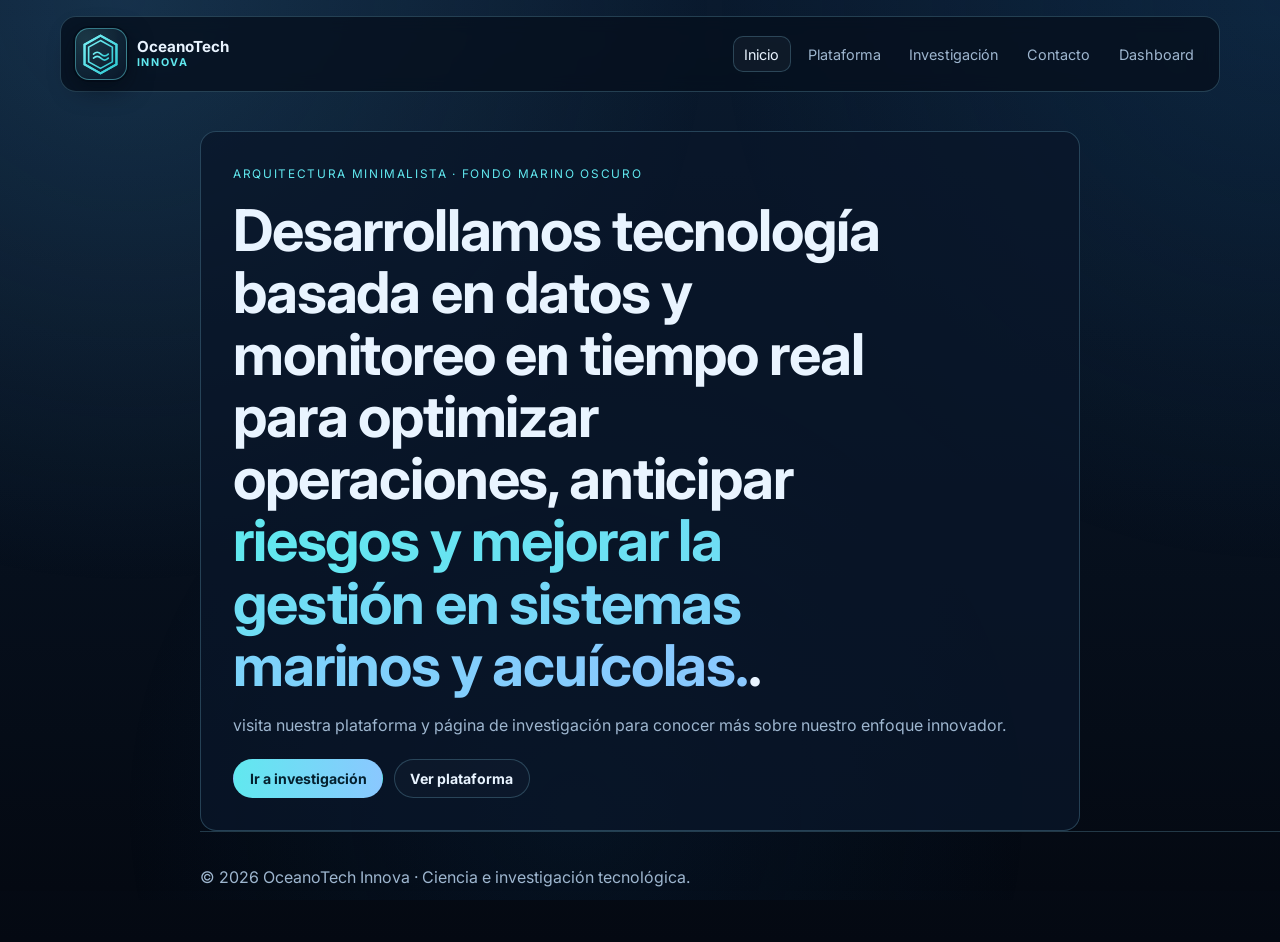
==== commit 7a4f7b95: "resolve merge conflicts y actualización de archivos" ====
--- a/index.html
+++ b/index.html
@@ -53,6 +53,7 @@
         <a href="#/plataforma" data-route-link="plataforma">Plataforma</a>
         <a href="#/investigacion" data-route-link="investigacion">Investigación</a>
         <a href="#/contacto" data-route-link="contacto">Contacto</a>
+        <a href="#/dashboard" data-route-link="dashboard">Dashboard</a>
       </nav>
 
       <button class="menu-mobile" type="button" id="menuToggle" aria-expanded="false" aria-controls="mobilePanel">
@@ -65,6 +66,7 @@
       <a href="#/plataforma" data-route-link="plataforma">Plataforma</a>
       <a href="#/investigacion" data-route-link="investigacion">Investigación</a>
       <a href="#/contacto" data-route-link="contacto">Contacto</a>
+      <a href="#/dashboard" data-route-link="dashboard">Dashboard</a>
     </aside>
 
     <main class="shell" id="appShell">
@@ -202,12 +204,17 @@
           </li>
         </ul>
       </section>
-    </main>
-
-    <footer class="footer">
-      <p>© 2026 OceanoTech Innova · ciencias e Investigación tecnológica.</p>
-    </footer>
-
-    <script src="script.js"></script>
-  </body>
+      <section class="route-view" data-route="dashboard" aria-labelledby="title-dashboard" hidden>
+        <p class="tag"><Ruta: /> Dashboard</p>
+        <h2 id="title-dashboard">Panel de Control</h2>
+        <p>
+        
+      </section>
+
+<footer class="footer">
+  <p>© 2026 OceanoTech Innova · Ciencia e investigación tecnológica.</p>
+</footer>
+
+<script src="script.js"></script>
+</body>
 </html>
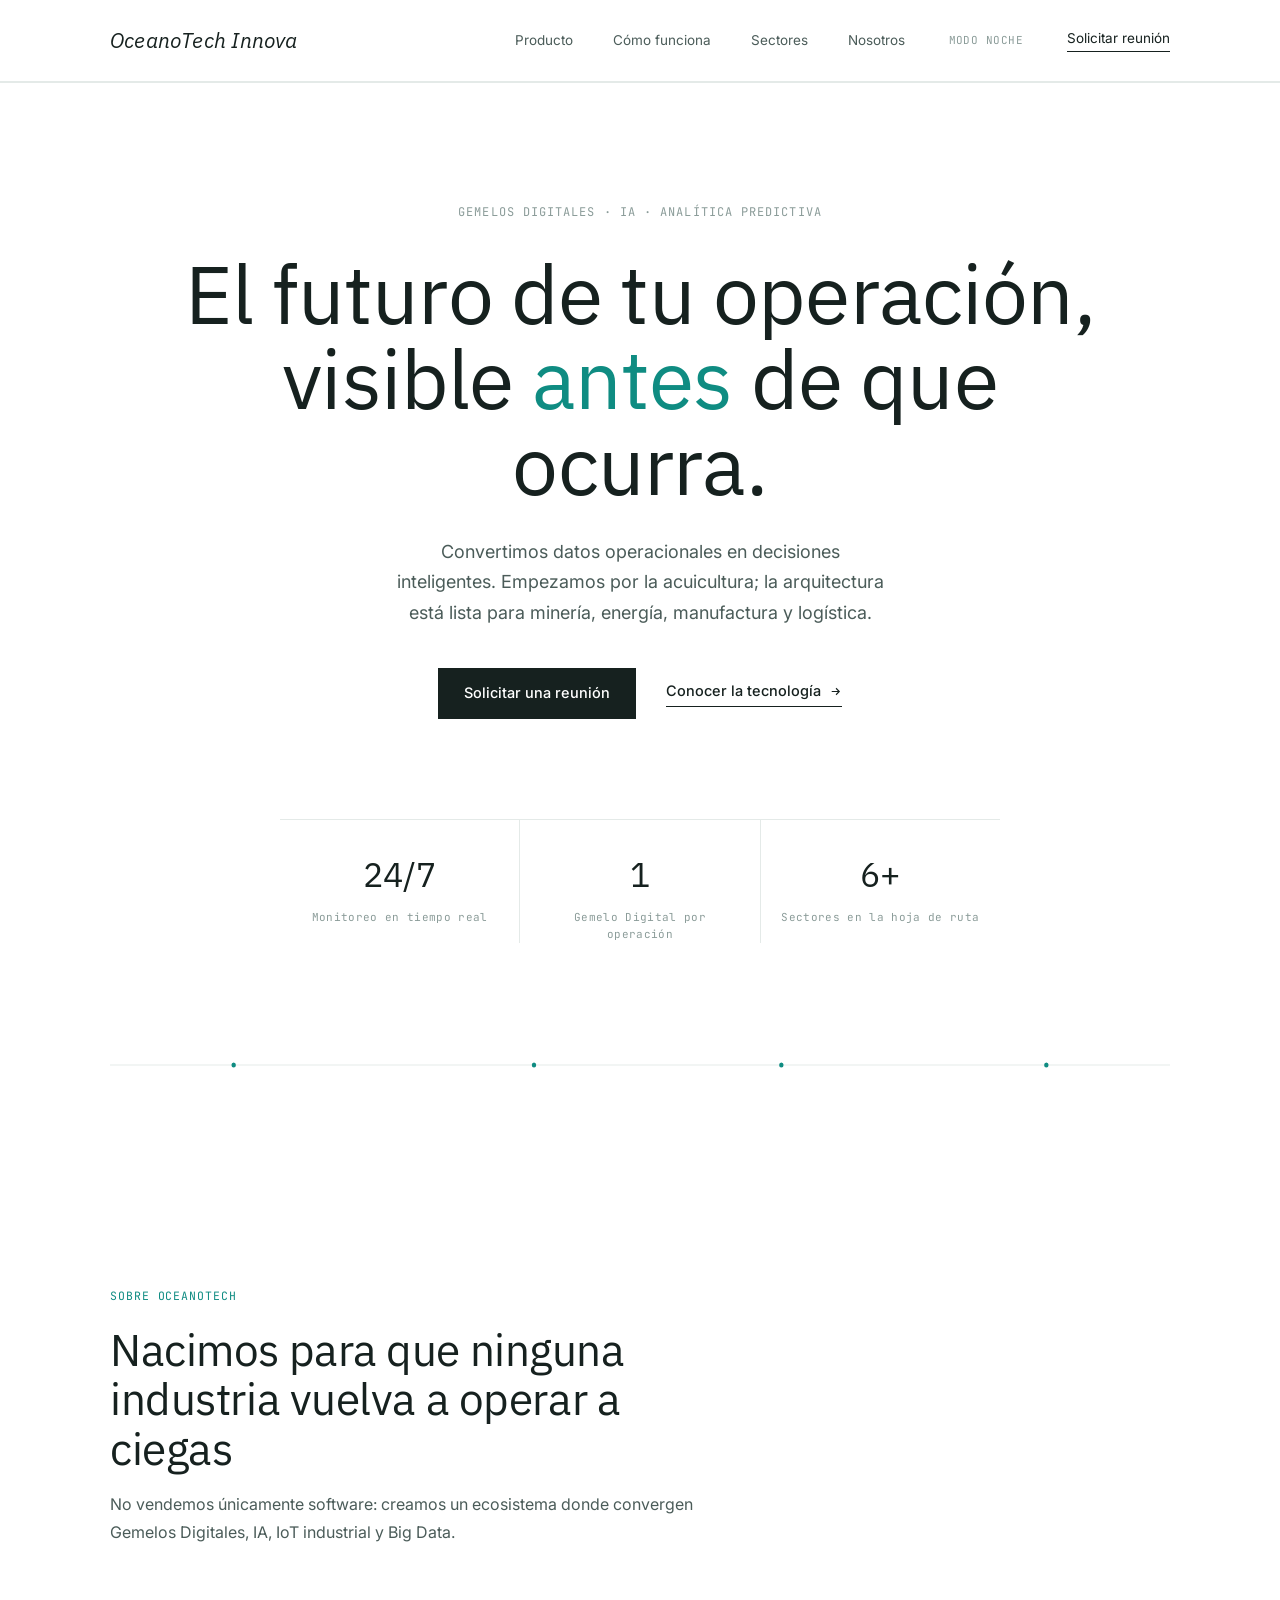
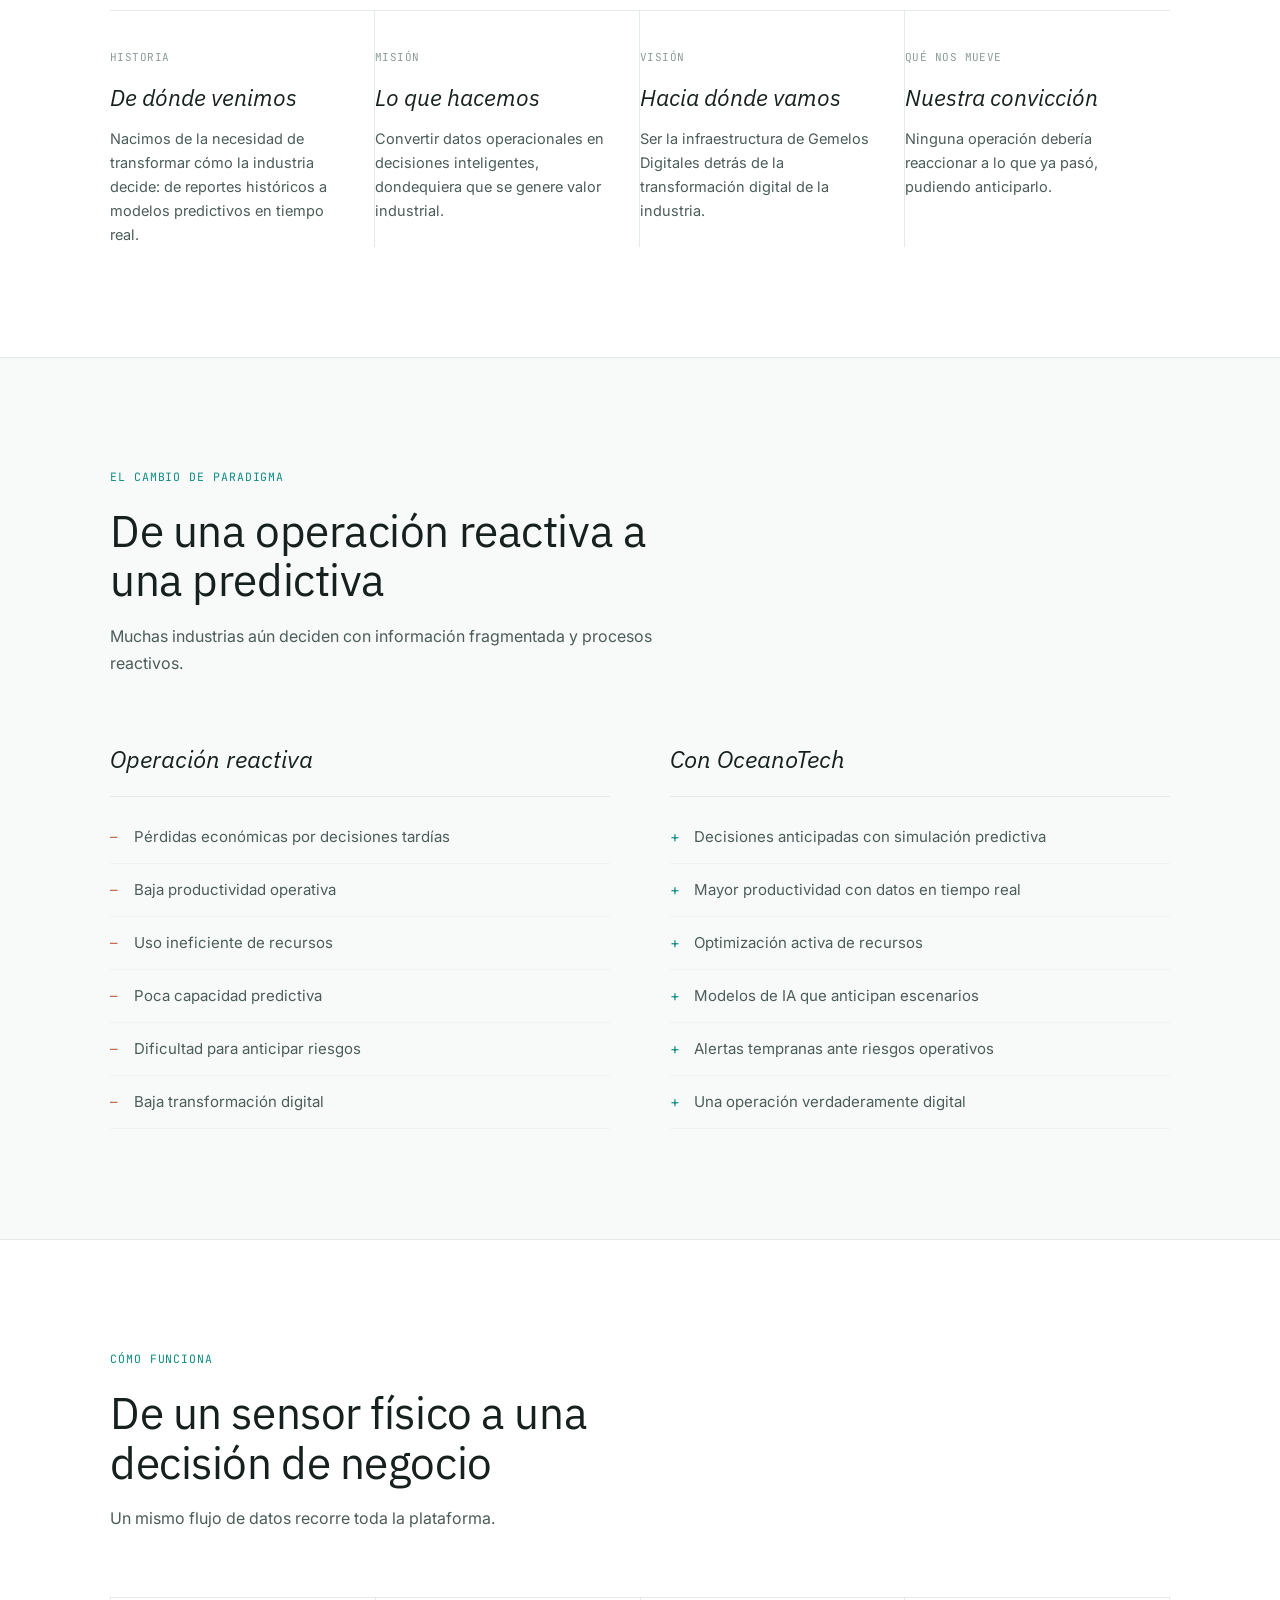
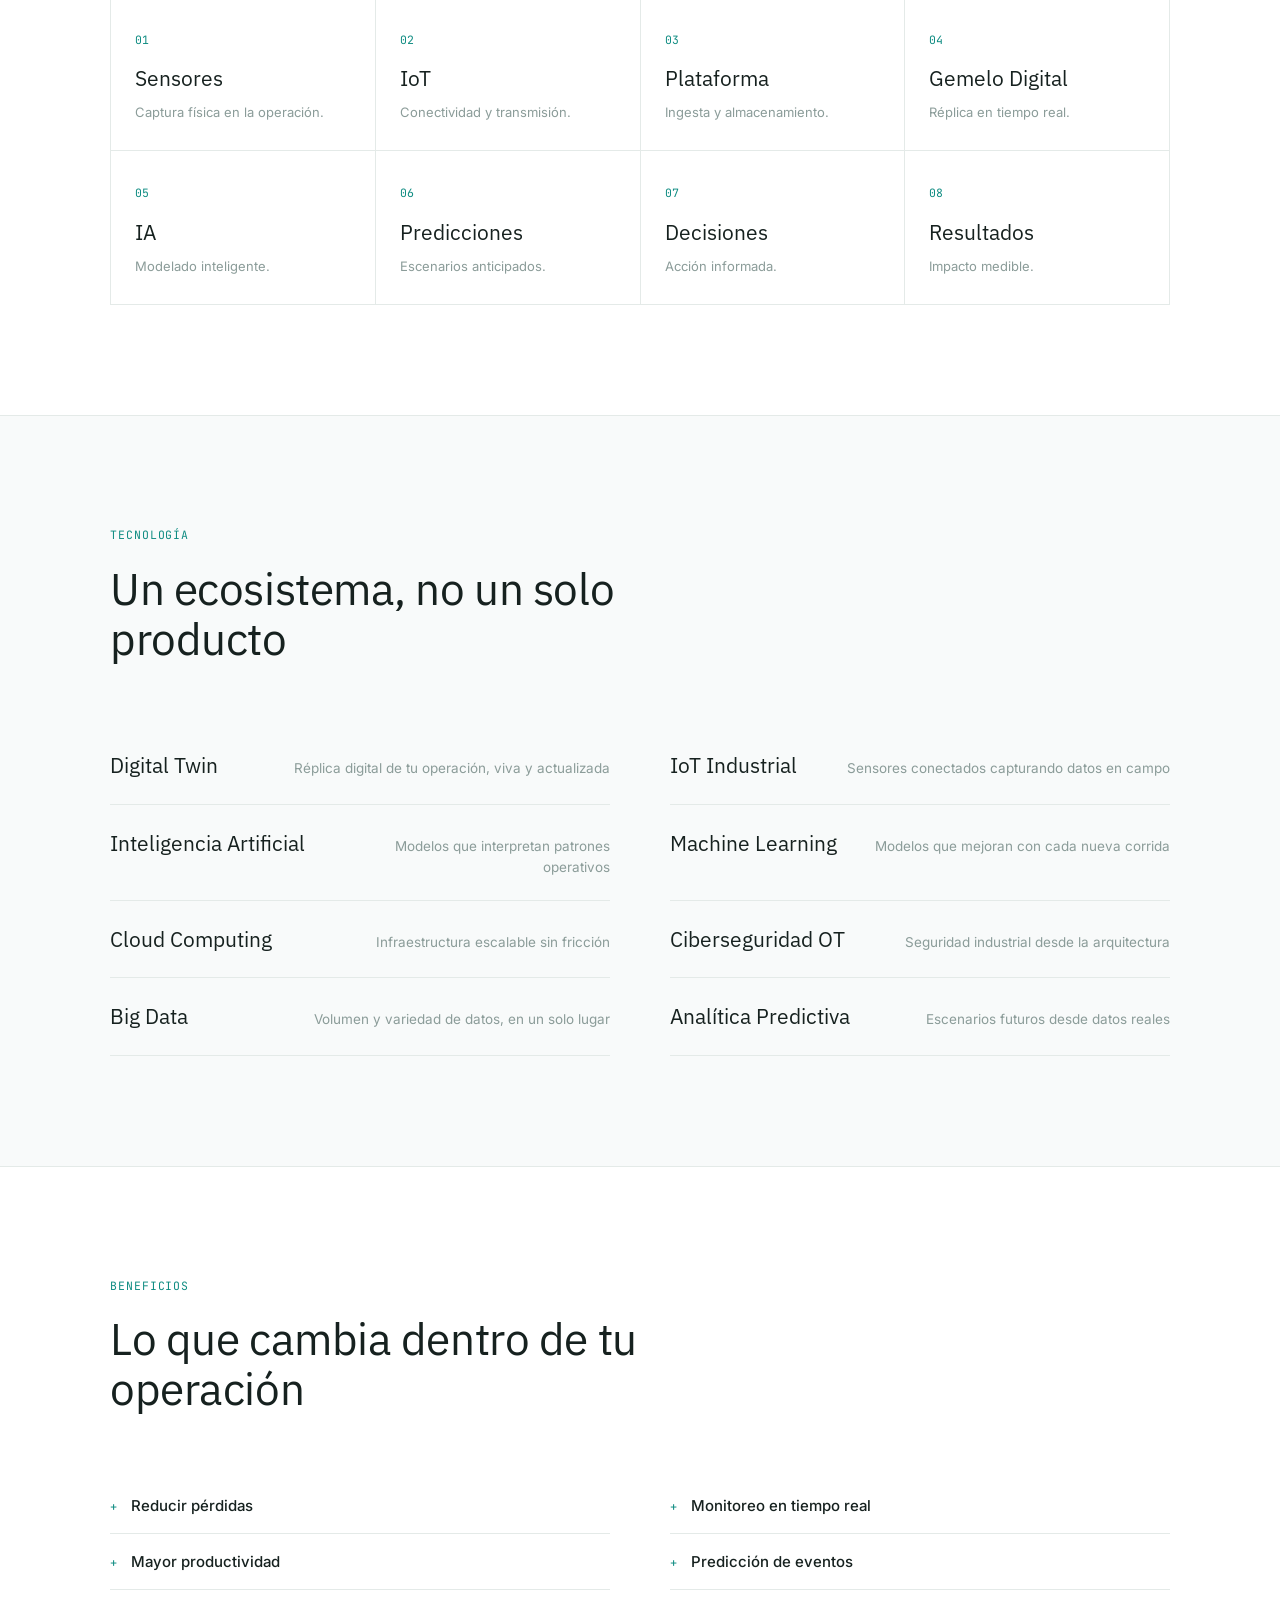
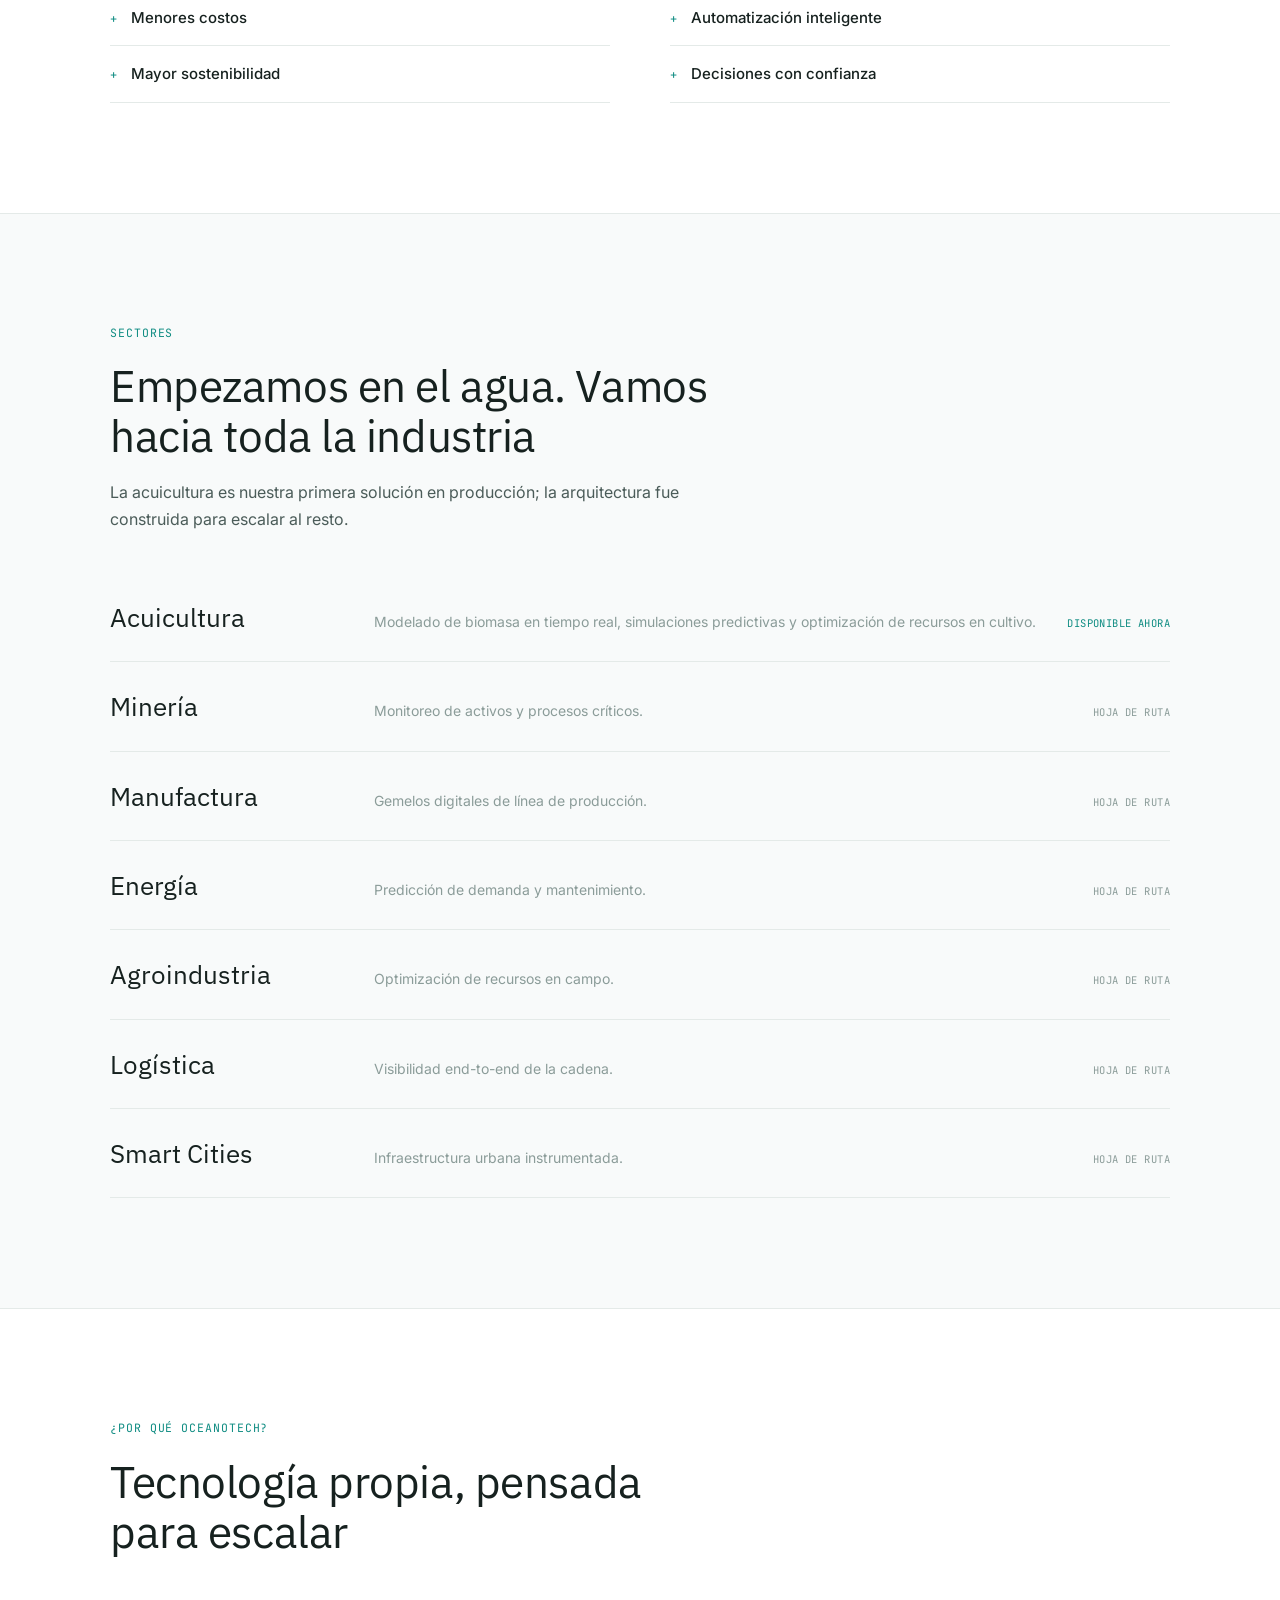
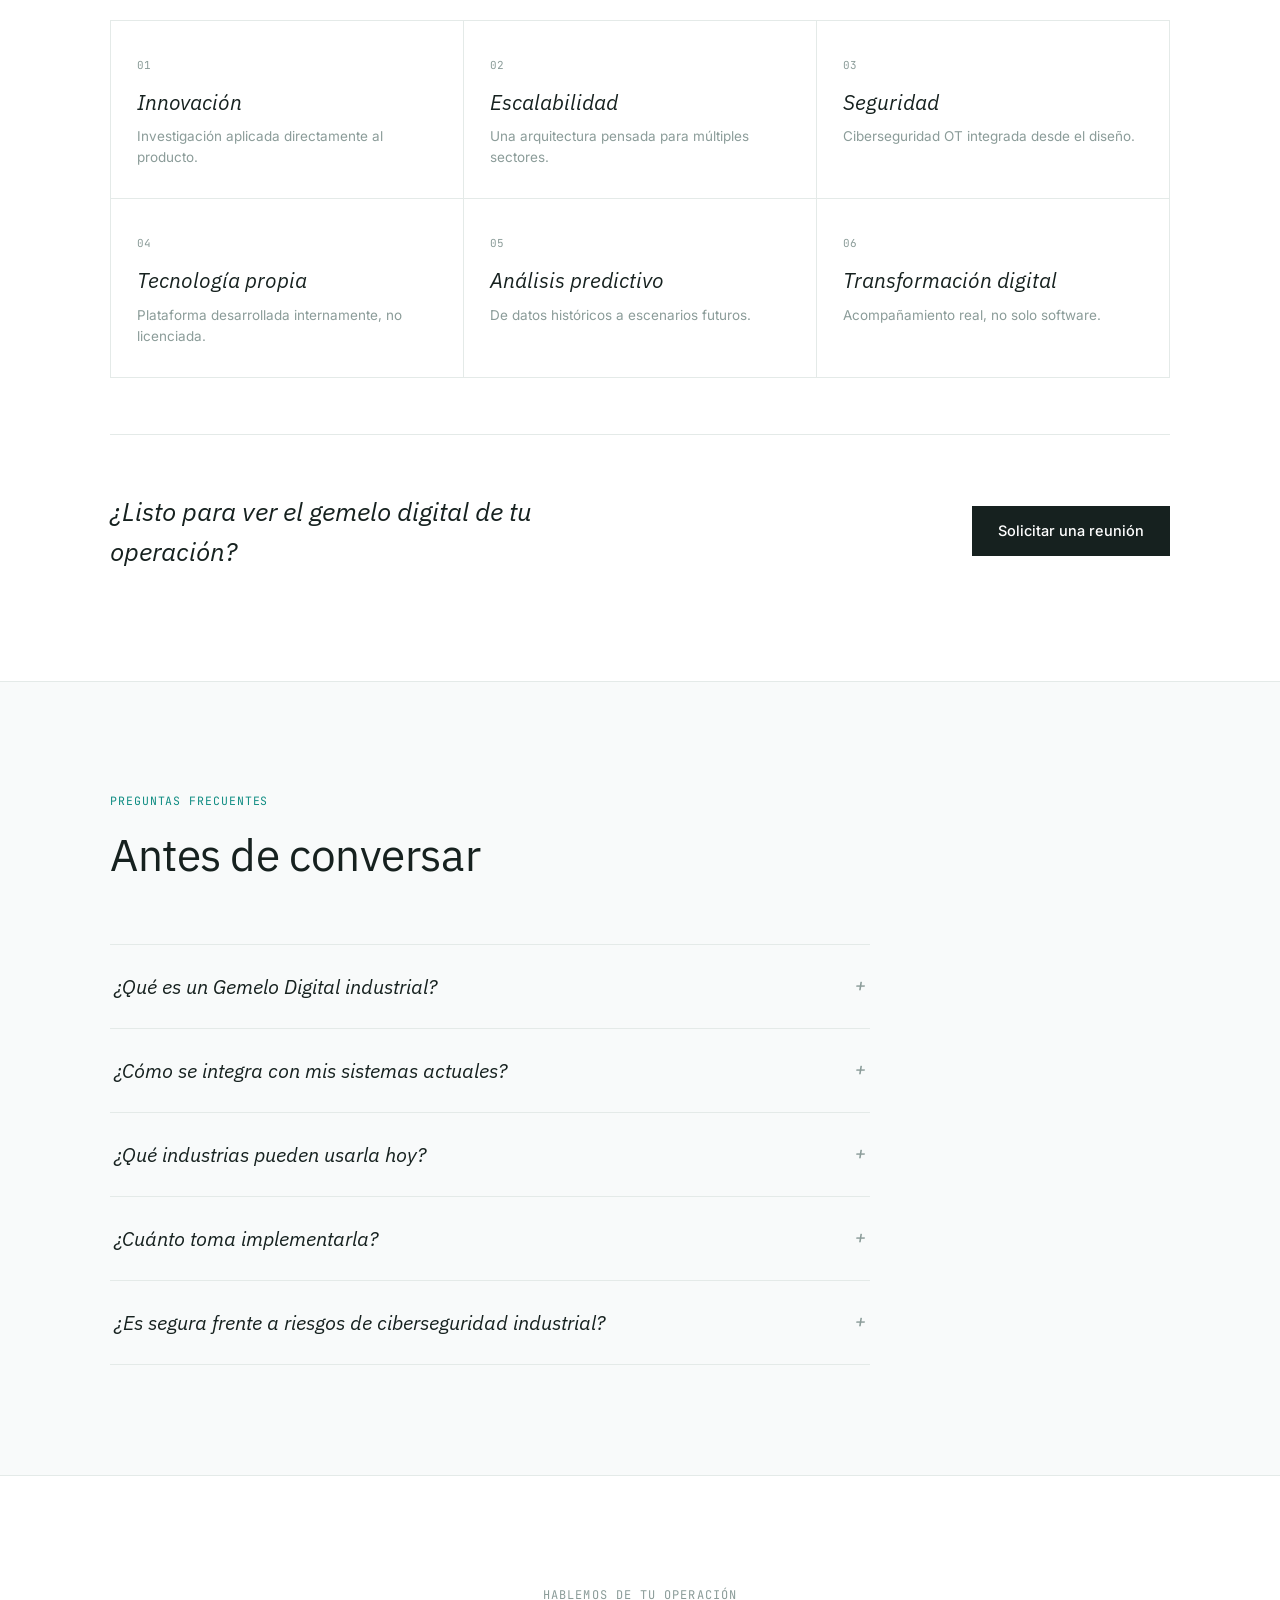
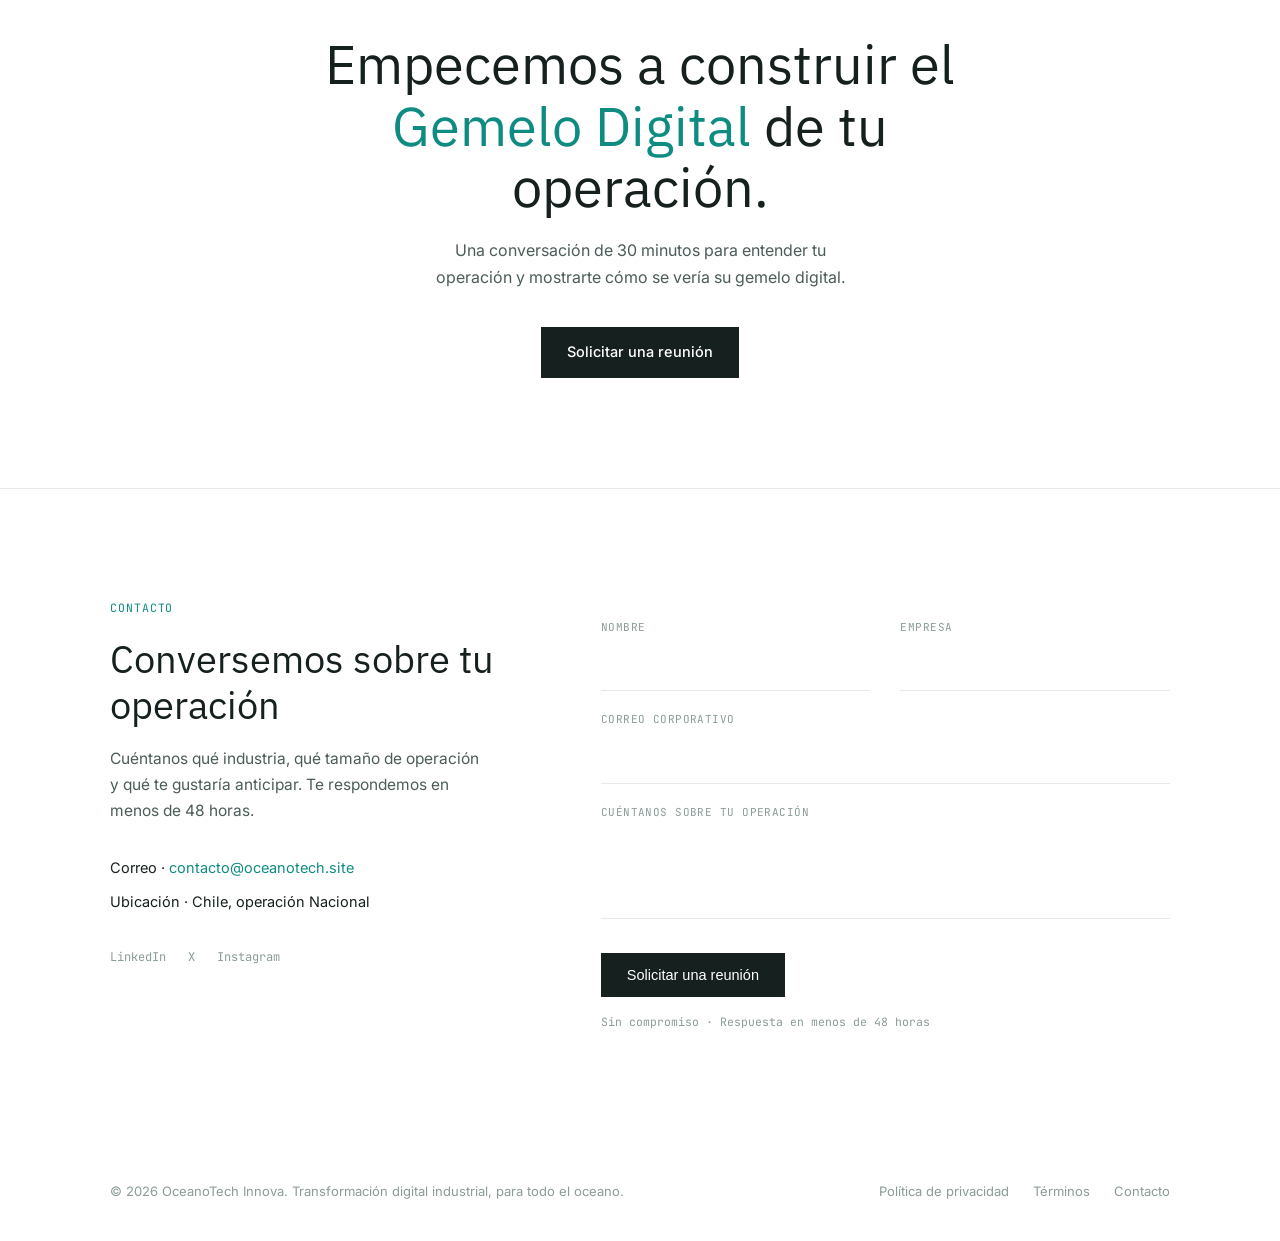
==== commit f34485c7: "rediseño de la pagina" ====
--- a/index.html
+++ b/index.html
@@ -1,220 +1,657 @@
-<!doctype html>
+<!DOCTYPE html>
 <html lang="es">
-  <head>
-    <meta charset="UTF-8" />
-    <meta name="viewport" content="width=device-width, initial-scale=1.0" />
-    <title>OceanoTech Innova | Ocean Software</title>
-    <meta
-      name="description"
-      content="Arquitectura web minimalista B2B con enrutamiento interno para OceanoTech Innova: digital twins, investigación, ciberseguridad cuántica e impacto marino."
-    />
-    <link rel="preconnect" href="https://fonts.googleapis.com" />
-    <link rel="preconnect" href="https://fonts.gstatic.com" crossorigin />
-    <link
-      href="https://fonts.googleapis.com/css2?family=Inter:wght@400;500;600;700;800&display=swap"
-      rel="stylesheet"
-    />
-    <link rel="stylesheet" href="style.css" />
-  </head>
-  <body>
-    <div class="deep-bg" aria-hidden="true"></div>
-
-    <header class="topbar">
-      <a class="brand" href="#/inicio" data-route-link="inicio" aria-label="Ir a inicio">
-        <span class="logo-wrap" aria-hidden="true">
-          <svg viewBox="0 0 110 110" xmlns="http://www.w3.org/2000/svg">
-            <defs>
-              <linearGradient id="g1" x1="0" y1="0" x2="1" y2="1">
-                <stop offset="0%" stop-color="#7bf1f6" />
-                <stop offset="100%" stop-color="#2cc9d2" />
-              </linearGradient>
-              <filter id="soft-glow" x="-60%" y="-60%" width="220%" height="220%">
-                <feGaussianBlur stdDeviation="1.8" result="blur" />
-                <feMerge>
-                  <feMergeNode in="blur" />
-                  <feMergeNode in="SourceGraphic" />
-                </feMerge>
-              </filter>
-            </defs>
-            <polygon points="55,9 94,31 94,79 55,101 16,79 16,31" fill="none" stroke="url(#g1)" stroke-width="5" filter="url(#soft-glow)" />
-            <polygon points="55,21 84,37 84,73 55,89 26,73 26,37" fill="none" stroke="url(#g1)" stroke-width="4" />
-            <path d="M38 54c6-6 12-6 18 0s12 6 18 0" stroke="url(#g1)" stroke-width="4" fill="none" stroke-linecap="round" />
-            <path d="M38 64c6-6 12-6 18 0s12 6 18 0" stroke="url(#g1)" stroke-width="4" fill="none" stroke-linecap="round" />
-          </svg>
-        </span>
-        <span class="brand-copy">
-          <strong>OceanoTech</strong>
-          <small>INNOVA</small>
-        </span>
-      </a>
-
-      <nav class="menu" aria-label="Rutas principales">
-        <a href="#/inicio" data-route-link="inicio">Inicio</a>
-        <a href="#/plataforma" data-route-link="plataforma">Plataforma</a>
-        <a href="#/investigacion" data-route-link="investigacion">Investigación</a>
-        <a href="#/contacto" data-route-link="contacto">Contacto</a>
-        <a href="#/dashboard" data-route-link="dashboard">Dashboard</a>
-      </nav>
-
-      <button class="menu-mobile" type="button" id="menuToggle" aria-expanded="false" aria-controls="mobilePanel">
-        Menú
-      </button>
-    </header>
-
-    <aside id="mobilePanel" class="mobile-panel" hidden>
-      <a href="#/inicio" data-route-link="inicio">Inicio</a>
-      <a href="#/plataforma" data-route-link="plataforma">Plataforma</a>
-      <a href="#/investigacion" data-route-link="investigacion">Investigación</a>
-      <a href="#/contacto" data-route-link="contacto">Contacto</a>
-      <a href="#/dashboard" data-route-link="dashboard">Dashboard</a>
-    </aside>
-
-    <main class="shell" id="appShell">
-      <section class="route-view is-active" data-route="inicio" aria-labelledby="title-home">
-        <p class="tag">Arquitectura minimalista · fondo marino oscuro</p>
-        <h1 id="title-home">
-          Desarrollamos tecnología basada en datos y monitoreo en tiempo real para optimizar operaciones, anticipar
-          <span>riesgos y mejorar la gestión en sistemas marinos y acuícolas.</span>.
-        </h1>
-        <p>
-          visita nuestra plataforma y página de investigación para conocer más sobre nuestro enfoque innovador.
-        </p>
-        <div class="actions">
-          <a class="btn solid" href="#/investigacion" data-route-link="investigacion">Ir a investigación</a>
-          <a class="btn ghost" href="#/plataforma" data-route-link="plataforma">Ver plataforma</a>
+<head>
+<meta charset="UTF-8">
+<meta name="viewport" content="width=device-width, initial-scale=1.0">
+
+<!-- ============ SEO ============ -->
+<title>OceanoTech Innova | Gemelos Digitales e IA Industrial Predictiva</title>
+<meta name="description" content="OceanoTech Innova desarrolla plataformas de Gemelo Digital que integran IoT, Inteligencia Artificial y Analítica Predictiva para convertir datos operacionales en decisiones inteligentes. Empezamos en acuicultura, escalable a minería, energía, manufactura y logística.">
+<meta name="keywords" content="Digital Twin, Gemelos Digitales, Transformación Digital, Industria 4.0, IoT Industrial, Inteligencia Artificial Industrial, Analítica Predictiva, Big Data, Ciberseguridad OT, Software Industrial, Digitalización Industrial, Smart Industry, Predictive Maintenance, Industrial AI, Digital Manufacturing">
+<meta name="robots" content="index, follow">
+<link rel="canonical" href="https://www.oceanotech-innova.com/">
+
+<meta property="og:type" content="website">
+<meta property="og:site_name" content="OceanoTech Innova">
+<meta property="og:title" content="OceanoTech Innova | Gemelos Digitales e IA Industrial Predictiva">
+<meta property="og:description" content="Convertimos datos operacionales en decisiones inteligentes con Gemelos Digitales, IA y Analítica Predictiva. Primera solución para acuicultura, arquitectura escalable a toda la industria.">
+<meta property="og:url" content="https://www.oceanotech-innova.com/">
+<meta property="og:image" content="https://www.oceanotech-innova.com/og-cover.jpg">
+<meta property="og:locale" content="es_LA">
+
+<meta name="twitter:card" content="summary_large_image">
+<meta name="twitter:title" content="OceanoTech Innova | Gemelos Digitales e IA Industrial Predictiva">
+<meta name="twitter:description" content="Plataformas de Digital Twin, IoT, IA y Analítica Predictiva para transformar operaciones industriales, desde la acuicultura hasta la Industria 4.0.">
+<meta name="twitter:image" content="https://www.oceanotech-innova.com/og-cover.jpg">
+
+<script type="application/ld+json">
+{
+  "@context": "https://schema.org",
+  "@type": "Organization",
+  "name": "OceanoTech Innova",
+  "url": "https://www.oceanotech-innova.com/",
+  "logo": "https://www.oceanotech-innova.com/logo.png",
+  "description": "OceanoTech Innova desarrolla plataformas de Gemelo Digital que integran IoT, Inteligencia Artificial, Analítica Predictiva y Ciberseguridad Industrial para convertir datos operacionales en decisiones inteligentes.",
+  "sameAs": [
+    "https://www.linkedin.com/company/oceanotech-innova",
+    "https://x.com/oceanotech_innova",
+    "https://www.instagram.com/oceanotech.innova"
+  ],
+  "contactPoint": { "@type": "ContactPoint", "contactType": "ventas", "email": "contacto@oceanotech-innova.com" }
+}
+</script>
+<script type="application/ld+json">
+{
+  "@context": "https://schema.org",
+  "@type": "SoftwareApplication",
+  "name": "OceanoTech Innova — Plataforma de Gemelo Digital",
+  "applicationCategory": "BusinessApplication",
+  "operatingSystem": "Web",
+  "description": "Plataforma de Digital Twin que integra datos IoT, Inteligencia Artificial y Analítica Predictiva para modelar operaciones industriales en tiempo real, comenzando por la biomasa acuícola.",
+  "offers": { "@type": "Offer", "availability": "https://schema.org/InStock", "url": "https://www.oceanotech-innova.com/#contacto" }
+}
+</script>
+<script type="application/ld+json">
+{
+  "@context": "https://schema.org",
+  "@type": "FAQPage",
+  "mainEntity": [
+    { "@type": "Question", "name": "¿Qué es un Gemelo Digital industrial?", "acceptedAnswer": { "@type": "Answer", "text": "Es una réplica digital de una operación física, alimentada con datos IoT en tiempo real, que permite simular escenarios y anticipar resultados antes de que ocurran en la operación real." } },
+    { "@type": "Question", "name": "¿Cómo se integra OceanoTech con mis sistemas actuales?", "acceptedAnswer": { "@type": "Answer", "text": "La plataforma se conecta a sensores IoT existentes y a sistemas de gestión operativa mediante APIs, sin necesidad de reemplazar la infraestructura que ya tienes." } },
+    { "@type": "Question", "name": "¿Qué industrias pueden usar la plataforma hoy?", "acceptedAnswer": { "@type": "Answer", "text": "Hoy está disponible para la industria acuícola. La arquitectura fue diseñada para escalar a minería, energía, manufactura, agroindustria, logística y ciudades inteligentes." } },
+    { "@type": "Question", "name": "¿Cuánto tiempo toma implementar OceanoTech?", "acceptedAnswer": { "@type": "Answer", "text": "El tiempo depende de la infraestructura IoT existente. En una reunión inicial evaluamos tu operación y definimos un plan de implementación por fases." } },
+    { "@type": "Question", "name": "¿Es segura la plataforma frente a riesgos de ciberseguridad industrial?", "acceptedAnswer": { "@type": "Answer", "text": "Sí. Incorporamos ciberseguridad industrial (OT) desde el diseño de la arquitectura, no como una capa añadida después." } }
+  ]
+}
+</script>
+<script type="application/ld+json">
+{ "@context": "https://schema.org", "@type": "BreadcrumbList", "itemListElement": [{ "@type": "ListItem", "position": 1, "name": "Inicio", "item": "https://www.oceanotech-innova.com/" }] }
+</script>
+
+<link rel="icon" type="image/png" href="assets/imagenes/favicon.png/favicon.ico.png">
+<link rel="preconnect" href="https://fonts.googleapis.com">
+<link rel="preconnect" href="https://fonts.gstatic.com" crossorigin>
+<link href="https://fonts.googleapis.com/css2?family=IBM+Plex+Sans:wght@300;400;500;600&family=Inter:wght@400;500;600&family=JetBrains+Mono:wght@400;500&display=swap" rel="stylesheet">
+
+<style>
+  :root{
+    --ink:       #16211F;
+    --ink-soft:  #4B5C59;
+    --muted:     #8B9C99;
+    --line:      #E4EAE8;
+    --line-2:    #EEF2F1;
+    --teal:      #0F8C82;
+    --teal-deep: #0B6A62;
+    --coral:     #C4674A;
+    --bg:        #FFFFFF;
+    --bg-alt:    #F8FAFA;
+    --surface:   #FFFFFF;
+
+    --display: 'IBM Plex Sans', sans-serif;
+    --body: 'Inter', -apple-system, sans-serif;
+    --mono: 'JetBrains Mono', monospace;
+
+    --maxw: 1140px;
+    --ease: cubic-bezier(.4,0,.2,1);
+  }
+
+  [data-theme="dark"]{
+    --ink:       #ECEFEE;
+    --ink-soft:  #B7C4C1;
+    --muted:     #77918D;
+    --line:      #263330;
+    --line-2:    #202B29;
+    --bg:        #121B19;
+    --bg-alt:    #16211F;
+    --surface:   #16211F;
+    --teal:      #3FBBAF;
+    --teal-deep: #2FA89C;
+  }
+
+  *{ margin:0; padding:0; box-sizing:border-box; }
+  html{ scroll-behavior:smooth; }
+  body{
+    font-family: var(--body);
+    color: var(--ink);
+    background: var(--bg);
+    -webkit-font-smoothing: antialiased;
+    line-height: 1.55;
+    transition: background .35s ease, color .35s ease;
+  }
+  a{ color:inherit; text-decoration:none; }
+  ::selection{ background: var(--teal); color: #fff; }
+  a:focus-visible, button:focus-visible, input:focus-visible, textarea:focus-visible, summary:focus-visible{
+    outline: 1.5px solid var(--teal); outline-offset: 3px;
+  }
+
+  .wrap{ max-width: var(--maxw); margin: 0 auto; padding: 0 40px; }
+  em{ font-style: normal; }
+
+  .reveal{ opacity:0; transition: opacity 1s var(--ease); }
+  .reveal.is-visible{ opacity:1; }
+  @media (prefers-reduced-motion: reduce){ .reveal{ opacity:1 !important; transition:none; } }
+
+  /* ================= NAV ================= */
+  header.nav{ border-bottom: 1px solid var(--line); position: sticky; top:0; z-index:50; background: var(--bg); transition: background .35s ease, border-color .35s ease; }
+  .nav-inner{ max-width: var(--maxw); margin:0 auto; padding: 24px 40px; display:flex; align-items:center; justify-content:space-between; }
+  .logo{ font-family: var(--display); font-size: 21px; font-style: italic; letter-spacing: 0.01em; }
+  .nav-links{ display:flex; align-items:center; gap: 40px; font-size: 13.5px; }
+  .nav-links a:not(.nav-cta){ color: var(--ink-soft); transition: color .15s ease; }
+  .nav-links a:not(.nav-cta):hover{ color: var(--ink); }
+  .nav-cta{ color: var(--ink) !important; border-bottom: 1px solid var(--ink); padding-bottom: 2px; transition: border-color .15s ease, color .15s ease; }
+  .nav-cta:hover{ color: var(--teal) !important; border-color: var(--teal); }
+
+  .theme-toggle{
+    background:none; border:none; cursor:pointer; padding:4px;
+    font-family: var(--mono); font-size: 11px; letter-spacing: .04em; color: var(--muted);
+    text-transform: uppercase; transition: color .15s ease;
+  }
+  .theme-toggle:hover{ color: var(--ink); }
+
+  /* ================= BUTTONS ================= */
+  .btn-primary{
+    display:inline-block; padding: 14px 26px; background: var(--ink); color: var(--bg);
+    font-size: 14.5px; font-weight:500; border:none; cursor:pointer;
+    transition: background .2s ease, color .2s ease;
+  }
+  .btn-primary:hover{ background: var(--teal); }
+  .btn-line{
+    display:inline-flex; align-items:center; gap:8px; font-size: 14.5px; font-weight:500; color: var(--ink);
+    border-bottom: 1px solid var(--ink); padding-bottom: 3px; transition: color .15s ease, border-color .15s ease, gap .15s ease;
+  }
+  .btn-line:hover{ color: var(--teal); border-color: var(--teal); gap: 12px; }
+  .btn-line svg{ width:13px; height:13px; }
+
+  /* ================= HERO ================= */
+  .hero{ padding: 120px 0 80px; text-align:center; }
+  .eyebrow{
+    font-family: var(--mono); font-size: 12px; letter-spacing:.09em; text-transform:uppercase;
+    color: var(--muted); margin-bottom: 30px; display:block;
+  }
+  h1.headline{
+    font-family: var(--display); font-weight:400; font-style:normal;
+    font-size: clamp(42px, 6.4vw, 84px); line-height: 1.04; letter-spacing: -0.01em;
+    max-width: 920px; margin: 0 auto; color: var(--ink);
+  }
+  h1.headline em{ color: var(--teal); }
+  .sub{
+    margin: 30px auto 0; font-size: 18px; line-height:1.7; color: var(--ink-soft);
+    max-width: 490px;
+  }
+  .hero-ctas{ margin-top: 40px; display:flex; gap: 30px; justify-content:center; align-items:center; }
+
+  .hero-stats{
+    margin-top: 100px; display:flex; justify-content:center; gap: 0;
+    border-top: 1px solid var(--line); max-width: 720px; margin-left:auto; margin-right:auto;
+  }
+  .hstat{ flex:1; padding: 28px 20px 0; border-right: 1px solid var(--line); }
+  .hstat:last-child{ border-right:none; }
+  .hstat b{ font-family: var(--display); font-size: 34px; font-weight:400; display:block; }
+  .hstat span{ font-family: var(--mono); font-size:11px; color: var(--muted); letter-spacing:.03em; margin-top:8px; display:block; }
+
+  /* ---- signature: quiet horizon line ---- */
+  .horizon{ margin-top: 90px; }
+  .horizon svg{ width:100%; height:64px; display:block; }
+  .horizon-line{ stroke: var(--line); stroke-width:1; }
+  .horizon-dot{ fill: var(--teal); }
+
+  /* ================= SECTION SHELL ================= */
+  section{ padding: 110px 0; border-top: 1px solid var(--line); transition: border-color .35s ease; }
+  .hero + section{ border-top:none; }
+  .alt{ background: var(--bg-alt); }
+  .section-head{ max-width: 600px; margin-bottom: 64px; }
+  .section-head.center{ margin-left:auto; margin-right:auto; text-align:center; }
+  .kicker{ font-family: var(--mono); font-size:11.5px; letter-spacing:.08em; color: var(--teal); text-transform:uppercase; display:block; margin-bottom:20px; }
+  h2.section-title{ font-family: var(--display); font-weight:400; font-size: clamp(30px, 3.4vw, 44px); line-height:1.14; letter-spacing:-0.01em; }
+  .section-desc{ margin-top:18px; font-size:16px; color: var(--ink-soft); line-height:1.7; }
+
+  /* ================= SOBRE (lista, no cards) ================= */
+  .about-list{ display:grid; grid-template-columns: repeat(4,1fr); border-top: 1px solid var(--line); }
+  .about-item{ padding: 32px 26px 0 0; border-right: 1px solid var(--line); }
+  .about-item:last-child{ border-right:none; }
+  .about-item span{ font-family: var(--mono); font-size:11px; color: var(--muted); letter-spacing:.04em; text-transform:uppercase; }
+  .about-item h3{ font-family: var(--display); font-weight:400; font-style:italic; font-size:23px; margin: 12px 0 12px; }
+  .about-item p{ font-size:14.5px; color: var(--ink-soft); line-height:1.65; }
+
+  /* ================= PROBLEMA VS SOLUCION ================= */
+  .compare{ display:grid; grid-template-columns: 1fr 1fr; gap: 60px; }
+  .compare-col
+  .compare-head{ font-family: var(--display); font-style:italic; font-weight:400; font-size:24px; margin-bottom:28px; padding-bottom: 18px; border-bottom: 1px solid var(--line); }
+  .compare-list{ list-style:none; display:flex; flex-direction:column; }
+  .compare-list li{ font-size:15px; line-height:1.6; padding: 14px 0 14px 24px; position:relative; border-bottom: 1px solid var(--line-2); color: var(--ink-soft); }
+  .compare-list li:first-child{ padding-top:0; }
+  .problem-list li::before{ content:"–"; position:absolute; left:0; color: var(--coral); }
+  .solution-list li::before{ content:"+"; position:absolute; left:0; color: var(--teal); }
+
+  /* ================= COMO FUNCIONA ================= */
+  .flow{ display:grid; grid-template-columns: repeat(4,1fr); border-top: 1px solid var(--line); border-left: 1px solid var(--line); }
+  .flow-step{ padding: 28px 24px; border-right: 1px solid var(--line); border-bottom: 1px solid var(--line); }
+  .flow-num{ font-family: var(--mono); font-size:11.5px; color: var(--teal); }
+  .flow-step h4{ font-family: var(--display); font-weight:400; font-size: 21px; margin: 12px 0 8px; }
+  .flow-step p{ font-size: 13px; color: var(--muted); line-height:1.5; }
+
+  /* ================= TECNOLOGIAS ================= */
+  .tech-list{ display:grid; grid-template-columns: repeat(2,1fr); column-gap: 60px; }
+  .tech-item{ display:flex; justify-content:space-between; align-items:baseline; padding: 22px 0; border-bottom: 1px solid var(--line); gap: 24px; }
+  .tech-item h3{ font-family: var(--display); font-weight:400; font-size: 21px; white-space:nowrap; }
+  .tech-item p{ font-size: 13.5px; color: var(--muted); text-align:right; }
+
+  /* ================= BENEFICIOS ================= */
+  .benefits-list{ columns: 2; column-gap: 60px; }
+  .benefit{ break-inside: avoid; display:flex; align-items:baseline; gap: 14px; padding: 16px 0; border-bottom: 1px solid var(--line); }
+  .benefit-mark{ font-family: var(--mono); font-size: 12px; color: var(--teal); flex-shrink:0; }
+  .benefit h3{ font-family: var(--body); font-weight:500; font-size: 15px; }
+
+  /* ================= SECTORES ================= */
+  .sector-row{ display:flex; align-items:baseline; justify-content:space-between; padding: 24px 0; border-bottom: 1px solid var(--line); gap: 24px; }
+  .sector-row:first-child{ padding-top:0; }
+  .sector-name{ font-family: var(--display); font-weight:400; font-size: 26px; flex-shrink:0; width: 240px; }
+  .sector-name em{ color: var(--teal); }
+  .sector-desc{ font-size: 14px; color: var(--muted); flex:1; }
+  .sector-tag{ font-family: var(--mono); font-size:10.5px; letter-spacing:.04em; text-transform:uppercase; color: var(--muted); white-space:nowrap; }
+  .sector-tag.live{ color: var(--teal); }
+
+  /* ================= POR QUE ELEGIRNOS ================= */
+  .why-grid{ display:grid; grid-template-columns: repeat(3,1fr); border-top:1px solid var(--line); border-left:1px solid var(--line); }
+  .why-item{ padding: 30px 26px; border-right:1px solid var(--line); border-bottom:1px solid var(--line); }
+  .why-item span{ font-family: var(--mono); font-size:11px; color: var(--muted); }
+  .why-item h3{ font-family: var(--display); font-weight:400; font-style:italic; font-size:21px; margin: 10px 0 8px; }
+  .why-item p{ font-size:13.5px; color: var(--muted); line-height:1.55; }
+
+  .mid-cta{
+    display:flex; align-items:center; justify-content:space-between; gap:24px; flex-wrap:wrap;
+    padding-top: 56px; margin-top: 56px; border-top: 1px solid var(--line);
+  }
+  .mid-cta h3{ font-family: var(--display); font-weight:400; font-style:italic; font-size: 26px; max-width:480px; }
+
+  /* ================= FAQ ================= */
+  .faq-list{ max-width: 760px; border-top: 1px solid var(--line); }
+  .faq-item{ border-bottom: 1px solid var(--line); }
+  .faq-item summary{
+    cursor:pointer; list-style:none; padding: 26px 4px; display:flex; justify-content:space-between; align-items:center;
+    font-family: var(--display); font-style:italic; font-weight:400; font-size:20px;
+  }
+  .faq-item summary::-webkit-details-marker{ display:none; }
+  .faq-mark{ font-family: var(--mono); font-size: 18px; color: var(--muted); flex-shrink:0; margin-left:20px; transition: transform .2s ease; }
+  details[open] .faq-mark{ transform: rotate(45deg); color: var(--teal); }
+  .faq-item p{ padding: 0 4px 26px; font-size:14.5px; color: var(--ink-soft); line-height:1.7; max-width: 620px; }
+
+  /* ================= CTA FINAL ================= */
+  .cta-final{ text-align:center; }
+  .cta-final h2{ font-family: var(--display); font-weight:400; font-size: clamp(32px,4.4vw,54px); max-width:700px; margin:0 auto; line-height:1.14; }
+  .cta-final h2 em{ color: var(--teal); }
+  .cta-final .section-desc{ margin-left:auto; margin-right:auto; text-align:center; max-width: 440px; }
+  .cta-final .hero-ctas{ margin-top:36px; }
+
+  /* ================= CONTACTO ================= */
+  .contact-grid{ display:grid; grid-template-columns: 0.85fr 1.15fr; gap:70px; }
+  .contact-info h2{ font-family: var(--display); font-weight:400; font-size: clamp(28px,3vw,38px); line-height:1.2; }
+  .contact-info p{ margin-top:18px; font-size:15.5px; color: var(--ink-soft); line-height:1.7; max-width:380px; }
+  .contact-detail{ margin-top:32px; display:flex; flex-direction:column; gap:12px; font-size:14.5px; }
+  .contact-detail a{ color: var(--teal); }
+  .social-row{ display:flex; gap: 22px; margin-top:34px; }
+  .social-row a{ font-family: var(--mono); font-size:12px; color: var(--muted); border-bottom: 1px solid transparent; transition: color .15s ease, border-color .15s ease; }
+  .social-row a:hover{ color: var(--ink); border-color: var(--ink); }
+
+  .form-fields{ display:flex; flex-direction:column; }
+  .form-row{ display:grid; grid-template-columns: 1fr 1fr; gap: 30px; }
+  .field{ padding: 20px 0; border-bottom: 1px solid var(--line); }
+  .field label{ font-family: var(--mono); font-size:11px; letter-spacing:.04em; text-transform:uppercase; color: var(--muted); display:block; margin-bottom:10px; }
+  .field input, .field textarea{
+    font-family: var(--body); font-size:16px; border:none; background:none; color: var(--ink); width:100%;
+    resize:none; padding:0;
+  }
+  .field input:focus, .field textarea:focus{ outline:none; }
+  .form-fields .btn-primary{ margin-top: 34px; align-self:flex-start; }
+  .form-note{ font-family: var(--mono); font-size:11.5px; color: var(--muted); margin-top:16px; }
+
+  footer{ padding: 40px 0; }
+  .footer-inner{ display:flex; justify-content:space-between; align-items:center; flex-wrap:wrap; gap:16px; font-size:13px; color: var(--muted); }
+  .footer-links{ display:flex; gap:24px; }
+  .footer-links a:hover{ color: var(--ink); }
+
+  /* ================= RESPONSIVE ================= */
+  @media (max-width: 980px){
+    .wrap, .nav-inner{ padding-left:24px; padding-right:24px; }
+    .hero{ padding: 90px 0 60px; }
+    .about-list, .why-grid{ grid-template-columns: repeat(2,1fr); }
+    .about-item:nth-child(2){ border-right:none; }
+    .why-item:nth-child(3n){ border-right: 1px solid var(--line); }
+    .why-item:nth-child(2n){ border-right:none; }
+    .flow{ grid-template-columns: repeat(2,1fr); }
+    .compare{ grid-template-columns:1fr; gap: 40px; }
+    .tech-list{ grid-template-columns: 1fr; }
+    .contact-grid{ grid-template-columns:1fr; gap:50px; }
+    .nav-links a:not(.theme-toggle):not(.nav-cta){ display:none; }
+    .sector-name{ width: auto; }
+  }
+  @media (max-width: 640px){
+    .about-list, .why-grid, .flow{ grid-template-columns: 1fr; }
+    .about-item, .why-item, .flow-step{ border-right:none !important; }
+    .benefits-list{ columns: 1; }
+    .hero-stats{ flex-direction:column; }
+    .hstat{ border-right:none; border-bottom: 1px solid var(--line); padding-bottom: 20px; }
+    .hstat:last-child{ border-bottom:none; }
+    .form-row{ grid-template-columns: 1fr; }
+    .sector-row{ flex-direction:column; gap:8px; }
+    section{ padding: 76px 0; }
+    .hero-ctas{ flex-direction:column; gap:20px; }
+  }
+</style>
+</head>
+<body>
+
+<header class="nav">
+  <div class="nav-inner">
+    <div class="logo">OceanoTech Innova</div>
+    <nav class="nav-links">
+      <a href="#producto">Producto</a>
+      <a href="#como-funciona">Cómo funciona</a>
+      <a href="#sectores">Sectores</a>
+      <a href="#nosotros">Nosotros</a>
+      <button class="theme-toggle" id="themeToggle">Modo noche</button>
+      <a href="#contacto" class="nav-cta">Solicitar reunión</a>
+    </nav>
+  </div>
+</header>
+
+<main>
+
+  <!-- ================= HERO ================= -->
+  <section class="hero">
+    <div class="wrap">
+      <span class="eyebrow">Gemelos Digitales · IA · Analítica Predictiva</span>
+      <h1 class="headline">El futuro de tu operación,<br>visible <em>antes</em> de que ocurra.</h1>
+      <p class="sub">Convertimos datos operacionales en decisiones inteligentes. Empezamos por la acuicultura; la arquitectura está lista para minería, energía, manufactura y logística.</p>
+      <div class="hero-ctas">
+        <a href="#contacto" class="btn-primary">Solicitar una reunión</a>
+        <a href="#producto" class="btn-line">Conocer la tecnología <svg viewBox="0 0 24 24" fill="none" stroke="currentColor" stroke-width="2"><path d="M5 12h14M13 6l6 6-6 6"/></svg></a>
+      </div>
+
+      <div class="hero-stats reveal">
+        <div class="hstat"><b>24/7</b><span>Monitoreo en tiempo real</span></div>
+        <div class="hstat"><b>1</b><span>Gemelo Digital por operación</span></div>
+        <div class="hstat"><b>6+</b><span>Sectores en la hoja de ruta</span></div>
+      </div>
+
+      <div class="horizon">
+        <svg viewBox="0 0 1200 64" preserveAspectRatio="none">
+          <line class="horizon-line" x1="0" y1="32" x2="1200" y2="32"></line>
+          <circle class="horizon-dot" cx="140" cy="32" r="2.5"></circle>
+          <circle class="horizon-dot" cx="480" cy="32" r="2.5"></circle>
+          <circle class="horizon-dot" cx="760" cy="32" r="2.5"></circle>
+          <circle class="horizon-dot" cx="1060" cy="32" r="2.5"></circle>
+        </svg>
+      </div>
+    </div>
+  </section>
+
+  <!-- ================= SOBRE ================= -->
+  <section id="nosotros">
+    <div class="wrap">
+      <div class="section-head reveal">
+        <span class="kicker">Sobre OceanoTech</span>
+        <h2 class="section-title">Nacimos para que ninguna industria vuelva a operar a ciegas</h2>
+        <p class="section-desc">No vendemos únicamente software: creamos un ecosistema donde convergen Gemelos Digitales, IA, IoT industrial y Big Data.</p>
+      </div>
+      <div class="about-list reveal">
+        <div class="about-item"><span>Historia</span><h3>De dónde venimos</h3><p>Nacimos de la necesidad de transformar cómo la industria decide: de reportes históricos a modelos predictivos en tiempo real.</p></div>
+        <div class="about-item"><span>Misión</span><h3>Lo que hacemos</h3><p>Convertir datos operacionales en decisiones inteligentes, dondequiera que se genere valor industrial.</p></div>
+        <div class="about-item"><span>Visión</span><h3>Hacia dónde vamos</h3><p>Ser la infraestructura de Gemelos Digitales detrás de la transformación digital de la industria.</p></div>
+        <div class="about-item"><span>Qué nos mueve</span><h3>Nuestra convicción</h3><p>Ninguna operación debería reaccionar a lo que ya pasó, pudiendo anticiparlo.</p></div>
+      </div>
+    </div>
+  </section>
+
+  <!-- ================= PROBLEMA VS SOLUCION ================= -->
+  <section class="alt" id="producto">
+    <div class="wrap">
+      <div class="section-head reveal">
+        <span class="kicker">El cambio de paradigma</span>
+        <h2 class="section-title">De una operación reactiva a una predictiva</h2>
+        <p class="section-desc">Muchas industrias aún deciden con información fragmentada y procesos reactivos.</p>
+      </div>
+      <div class="compare reveal">
+        <div class="compare-col">
+          <div class="compare-head">Operación reactiva</div>
+          <ul class="compare-list problem-list">
+            <li>Pérdidas económicas por decisiones tardías</li>
+            <li>Baja productividad operativa</li>
+            <li>Uso ineficiente de recursos</li>
+            <li>Poca capacidad predictiva</li>
+            <li>Dificultad para anticipar riesgos</li>
+            <li>Baja transformación digital</li>
+          </ul>
         </div>
-      </section>
-
-      <section class="route-view" data-route="plataforma" aria-labelledby="title-platform" hidden>
-        <p class="tag"></Ruta:> Plataforma</p>
-    
-        <h2 id="title-platform">Monitoreo, análisis y decisión en un solo sistema.</h2>
-        <ul>
-          Una plataforma modular que integra datos en tiempo real, analítica avanzada y visualización inteligente para la gestión de sistemas oceánicos y acuícolas.
-
-Diseñada para escalar, adaptarse y operar en entornos complejos.
-        </ul>
-
-      </section>
-      <section class="route-view" data-route="plataforma" aria-labelledby="title-platform" hidden>
-        <p class="tag"></Ruta:> Plataforma</p>
-    
-        <h2 id="title-platform">Cómo funciona</h2>
-        <ul>
-          Conectamos múltiples fuentes de datos operacionales y sistemas externos en un solo entorno.
-
-Procesamiento y analítica
-Transformamos datos en información accionable mediante analítica avanzada y modelos predictivos.
-
-Visualización y operación
-Interfaces intuitivas y entornos digitales para monitoreo, análisis y toma de decisiones.
-        </ul>
-
-      </section>
-      </section>
-      <section class="route-view" data-route="plataforma" aria-labelledby="title-platform" hidden>
-        <p class="tag"></Ruta:> Plataforma</p>
-    
-        <h2 id="title-platform">Capacidades clave</h2>
-        <ul>
-          Monitoreo en tiempo real
-Visualización continua de variables críticas desde una única plataforma.
-
-Alertas inteligentes
-Detección automática de anomalías basada en reglas y modelos.
-
-Analítica predictiva
-Proyección de escenarios y apoyo a decisiones estratégicas.
-
-Arquitectura SaaS
-Plataforma cloud, escalable e integrable con distintos sistemas.
-        </ul>
-
-      </section>
-      </section>
-      <section class="route-view" data-route="plataforma" aria-labelledby="title-platform" hidden>
-        <p class="tag"></Ruta:> Plataforma</p>
-    
-        <h2 id="title-platform">Inteligencia del sistema</h2>
-        <ul>
-         Software que aprende del entorno
-La plataforma analiza patrones, identifica riesgos y genera recomendaciones para mejorar la eficiencia operacional y reducir la incertidumbre.
-        </ul>
-
-      </section>
-
-      <section class="route-view" data-route="investigacion" aria-labelledby="title-research" hidden>
-        <p class="tag"><Ruta: /> Investigación</p>
-        <h2 id="title-research">Investigación aplicada para sistemas oceánicos complejos</h2>
-        <p>
-         Exploramos e integramos tecnologías avanzadas para desarrollar soluciones robustas, escalables y seguras en entornos marinos y acuícolas.
-
-Nuestro enfoque combina ciencia, ingeniería y software para transformar datos en conocimiento operativo.
-        </p>
-        <div class="actions">
-          <a class="btn ghost" href="#/inicio" data-route-link="inicio">Volver a inicio</a>
-          <a class="btn solid" href="#/contacto" data-route-link="contacto">Contactar equipo</a>
+        <div class="compare-col">
+          <div class="compare-head">Con OceanoTech</div>
+          <ul class="compare-list solution-list">
+            <li>Decisiones anticipadas con simulación predictiva</li>
+            <li>Mayor productividad con datos en tiempo real</li>
+            <li>Optimización activa de recursos</li>
+            <li>Modelos de IA que anticipan escenarios</li>
+            <li>Alertas tempranas ante riesgos operativos</li>
+            <li>Una operación verdaderamente digital</li>
+          </ul>
         </div>
-      </section>
-      <section class="route-view" data-route="investigacion" aria-labelledby="title-research" hidden>
-        <p class="tag"><Ruta: /> Investigación</p>
-        <h2 id="title-research">Ciberseguridad</h2>
-        <p>
-       Protección de infraestructura crítica y sistemas conectados en entornos industriales y oceánicos.
-
-Diseñamos arquitecturas seguras, resilientes y preparadas para amenazas emergentes en ecosistemas IoT
-        </p>
-  
-      </section>
-      <section class="route-view" data-route="investigacion" aria-labelledby="title-research" hidden>
-        <p class="tag"><Ruta: /> Investigación</p>
-        <h2 id="title-research">Ciencia de Datos</h2>
-        <p>
-       Modelamiento y análisis de datos para comprender dinámicas complejas del entorno marino.
-
-Aplicamos analítica avanzada y modelos predictivos para anticipar eventos, optimizar procesos y mejorar la toma de decisiones
-        </p>
-  
-      </section>
-      <section class="route-view" data-route="investigacion" aria-labelledby="title-research" hidden>
-        <p class="tag"><Ruta:/>Investigación</p>
-        <h2 id="title-research">Digital Twins Avanzados</h2>
-        <p>
-       Representaciones digitales de sistemas físicos en tiempo real.
-
-Desarrollamos gemelos digitales que integran sensores, simulación y visualización para monitorear, analizar y optimizar operaciones de forma continua.
-        </p>
-  
-      </section>
-
-      <section class="route-view" data-route="contacto" aria-labelledby="title-contact" hidden>
-        <p class="tag"><Ruta: /> Contacto</p>
-        <h2 id="title-contact">Canales directos</h2>
-        <ul class="contact-list">
-          <li><a href="mailto:Igorvillota@protom.me">Igorvillota@protom.me</a></li>
-          <li>
-            <a href="https://www.instagram.com/igor.villota?igsh=MXF1aXNxYjVhdmdvbQ==" target="_blank" rel="noopener noreferrer">
-              Instagram CEO / cofounder / líder tecnológico
-            </a>
-          </li>
-          <li>
-            <a href="https://www.instagram.com/oceanotech.e?igsh=OTZuemU1bHg1b25i" target="_blank" rel="noopener noreferrer">
-              Instagram OceanoTech Innova
-            </a>
-          </li>
-        </ul>
-      </section>
-      <section class="route-view" data-route="dashboard" aria-labelledby="title-dashboard" hidden>
-        <p class="tag"><Ruta: /> Dashboard</p>
-        <h2 id="title-dashboard">Panel de Control</h2>
-        <p>
-        
-      </section>
-
-<footer class="footer">
-  <p>© 2026 OceanoTech Innova · Ciencia e investigación tecnológica.</p>
+      </div>
+    </div>
+  </section>
+
+  <!-- ================= COMO FUNCIONA ================= -->
+  <section id="como-funciona">
+    <div class="wrap">
+      <div class="section-head reveal">
+        <span class="kicker">Cómo funciona</span>
+        <h2 class="section-title">De un sensor físico a una decisión de negocio</h2>
+        <p class="section-desc">Un mismo flujo de datos recorre toda la plataforma.</p>
+      </div>
+      <div class="flow reveal">
+        <div class="flow-step"><span class="flow-num">01</span><h4>Sensores</h4><p>Captura física en la operación.</p></div>
+        <div class="flow-step"><span class="flow-num">02</span><h4>IoT</h4><p>Conectividad y transmisión.</p></div>
+        <div class="flow-step"><span class="flow-num">03</span><h4>Plataforma</h4><p>Ingesta y almacenamiento.</p></div>
+        <div class="flow-step"><span class="flow-num">04</span><h4>Gemelo Digital</h4><p>Réplica en tiempo real.</p></div>
+        <div class="flow-step"><span class="flow-num">05</span><h4>IA</h4><p>Modelado inteligente.</p></div>
+        <div class="flow-step"><span class="flow-num">06</span><h4>Predicciones</h4><p>Escenarios anticipados.</p></div>
+        <div class="flow-step"><span class="flow-num">07</span><h4>Decisiones</h4><p>Acción informada.</p></div>
+        <div class="flow-step"><span class="flow-num">08</span><h4>Resultados</h4><p>Impacto medible.</p></div>
+      </div>
+    </div>
+  </section>
+
+  <!-- ================= TECNOLOGIAS ================= -->
+  <section class="alt">
+    <div class="wrap">
+      <div class="section-head reveal">
+        <span class="kicker">Tecnología</span>
+        <h2 class="section-title">Un ecosistema, no un solo producto</h2>
+      </div>
+      <div class="tech-list reveal">
+        <div class="tech-item"><h3>Digital Twin</h3><p>Réplica digital de tu operación, viva y actualizada</p></div>
+        <div class="tech-item"><h3>IoT Industrial</h3><p>Sensores conectados capturando datos en campo</p></div>
+        <div class="tech-item"><h3>Inteligencia Artificial</h3><p>Modelos que interpretan patrones operativos</p></div>
+        <div class="tech-item"><h3>Machine Learning</h3><p>Modelos que mejoran con cada nueva corrida</p></div>
+        <div class="tech-item"><h3>Cloud Computing</h3><p>Infraestructura escalable sin fricción</p></div>
+        <div class="tech-item"><h3>Ciberseguridad OT</h3><p>Seguridad industrial desde la arquitectura</p></div>
+        <div class="tech-item"><h3>Big Data</h3><p>Volumen y variedad de datos, en un solo lugar</p></div>
+        <div class="tech-item"><h3>Analítica Predictiva</h3><p>Escenarios futuros desde datos reales</p></div>
+      </div>
+    </div>
+  </section>
+
+  <!-- ================= BENEFICIOS ================= -->
+  <section>
+    <div class="wrap">
+      <div class="section-head reveal">
+        <span class="kicker">Beneficios</span>
+        <h2 class="section-title">Lo que cambia dentro de tu operación</h2>
+      </div>
+      <div class="benefits-list reveal">
+        <div class="benefit"><span class="benefit-mark">+</span><h3>Reducir pérdidas</h3></div>
+        <div class="benefit"><span class="benefit-mark">+</span><h3>Mayor productividad</h3></div>
+        <div class="benefit"><span class="benefit-mark">+</span><h3>Menores costos</h3></div>
+        <div class="benefit"><span class="benefit-mark">+</span><h3>Mayor sostenibilidad</h3></div>
+        <div class="benefit"><span class="benefit-mark">+</span><h3>Monitoreo en tiempo real</h3></div>
+        <div class="benefit"><span class="benefit-mark">+</span><h3>Predicción de eventos</h3></div>
+        <div class="benefit"><span class="benefit-mark">+</span><h3>Automatización inteligente</h3></div>
+        <div class="benefit"><span class="benefit-mark">+</span><h3>Decisiones con confianza</h3></div>
+      </div>
+    </div>
+  </section>
+
+  <!-- ================= SECTORES ================= -->
+  <section class="alt" id="sectores">
+    <div class="wrap">
+      <div class="section-head reveal">
+        <span class="kicker">Sectores</span>
+        <h2 class="section-title">Empezamos en el agua. Vamos hacia <em>toda</em> la industria</h2>
+        <p class="section-desc">La acuicultura es nuestra primera solución en producción; la arquitectura fue construida para escalar al resto.</p>
+      </div>
+      <div class="reveal">
+        <div class="sector-row">
+          <div class="sector-name">Acuicultura</div>
+          <div class="sector-desc">Modelado de biomasa en tiempo real, simulaciones predictivas y optimización de recursos en cultivo.</div>
+          <div class="sector-tag live">Disponible ahora</div>
+        </div>
+        <div class="sector-row"><div class="sector-name">Minería</div><div class="sector-desc">Monitoreo de activos y procesos críticos.</div><div class="sector-tag">Hoja de ruta</div></div>
+        <div class="sector-row"><div class="sector-name">Manufactura</div><div class="sector-desc">Gemelos digitales de línea de producción.</div><div class="sector-tag">Hoja de ruta</div></div>
+        <div class="sector-row"><div class="sector-name">Energía</div><div class="sector-desc">Predicción de demanda y mantenimiento.</div><div class="sector-tag">Hoja de ruta</div></div>
+        <div class="sector-row"><div class="sector-name">Agroindustria</div><div class="sector-desc">Optimización de recursos en campo.</div><div class="sector-tag">Hoja de ruta</div></div>
+        <div class="sector-row"><div class="sector-name">Logística</div><div class="sector-desc">Visibilidad end-to-end de la cadena.</div><div class="sector-tag">Hoja de ruta</div></div>
+        <div class="sector-row"><div class="sector-name">Smart Cities</div><div class="sector-desc">Infraestructura urbana instrumentada.</div><div class="sector-tag">Hoja de ruta</div></div>
+      </div>
+    </div>
+  </section>
+
+  <!-- ================= POR QUE ELEGIRNOS ================= -->
+  <section>
+    <div class="wrap">
+      <div class="section-head reveal">
+        <span class="kicker">¿Por qué OceanoTech?</span>
+        <h2 class="section-title">Tecnología propia, pensada para escalar</h2>
+      </div>
+      <div class="why-grid reveal">
+        <div class="why-item"><span>01</span><h3>Innovación</h3><p>Investigación aplicada directamente al producto.</p></div>
+        <div class="why-item"><span>02</span><h3>Escalabilidad</h3><p>Una arquitectura pensada para múltiples sectores.</p></div>
+        <div class="why-item"><span>03</span><h3>Seguridad</h3><p>Ciberseguridad OT integrada desde el diseño.</p></div>
+        <div class="why-item"><span>04</span><h3>Tecnología propia</h3><p>Plataforma desarrollada internamente, no licenciada.</p></div>
+        <div class="why-item"><span>05</span><h3>Análisis predictivo</h3><p>De datos históricos a escenarios futuros.</p></div>
+        <div class="why-item"><span>06</span><h3>Transformación digital</h3><p>Acompañamiento real, no solo software.</p></div>
+      </div>
+      <div class="mid-cta reveal">
+        <h3>¿Listo para ver el gemelo digital de tu operación?</h3>
+        <a href="#contacto" class="btn-primary">Solicitar una reunión</a>
+      </div>
+    </div>
+  </section>
+
+  <!-- ================= FAQ ================= -->
+  <section class="alt">
+    <div class="wrap">
+      <div class="section-head reveal">
+        <span class="kicker">Preguntas frecuentes</span>
+        <h2 class="section-title">Antes de conversar</h2>
+      </div>
+      <div class="faq-list reveal">
+        <details class="faq-item">
+          <summary>¿Qué es un Gemelo Digital industrial?<span class="faq-mark">+</span></summary>
+          <p>Es una réplica digital de una operación física, alimentada con datos IoT en tiempo real, que permite simular escenarios y anticipar resultados antes de que ocurran en la operación real.</p>
+        </details>
+        <details class="faq-item">
+          <summary>¿Cómo se integra con mis sistemas actuales?<span class="faq-mark">+</span></summary>
+          <p>La plataforma se conecta a sensores IoT existentes y a sistemas de gestión operativa mediante APIs, sin necesidad de reemplazar la infraestructura que ya tienes.</p>
+        </details>
+        <details class="faq-item">
+          <summary>¿Qué industrias pueden usarla hoy?<span class="faq-mark">+</span></summary>
+          <p>Hoy está disponible para la industria acuícola. La arquitectura fue diseñada para escalar a minería, energía, manufactura, agroindustria, logística y ciudades inteligentes.</p>
+        </details>
+        <details class="faq-item">
+          <summary>¿Cuánto toma implementarla?<span class="faq-mark">+</span></summary>
+          <p>Depende de la infraestructura IoT existente. En la primera reunión evaluamos tu operación y definimos un plan de implementación por fases.</p>
+        </details>
+        <details class="faq-item">
+          <summary>¿Es segura frente a riesgos de ciberseguridad industrial?<span class="faq-mark">+</span></summary>
+          <p>Sí. Incorporamos ciberseguridad industrial (OT) desde el diseño de la arquitectura, no como una capa añadida después.</p>
+        </details>
+      </div>
+    </div>
+  </section>
+
+  <!-- ================= CTA FINAL ================= -->
+  <section>
+    <div class="wrap cta-final reveal">
+      <span class="eyebrow">Hablemos de tu operación</span>
+      <h2>Empecemos a construir el <em>Gemelo Digital</em> de tu operación.</h2>
+      <p class="section-desc">Una conversación de 30 minutos para entender tu operación y mostrarte cómo se vería su gemelo digital.</p>
+      <div class="hero-ctas"><a href="#contacto" class="btn-primary">Solicitar una reunión</a></div>
+    </div>
+  </section>
+
+  <!-- ================= CONTACTO ================= -->
+  <section id="contacto">
+    <div class="wrap">
+      <div class="contact-grid">
+        <div class="contact-info reveal">
+          <span class="kicker">Contacto</span>
+          <h2>Conversemos sobre tu operación</h2>
+          <p>Cuéntanos qué industria, qué tamaño de operación y qué te gustaría anticipar. Te respondemos en menos de 48 horas.</p>
+          <div class="contact-detail">
+            <div>Correo · <a href="mailto:contacto@oceanotech.site">contacto@oceanotech.site</a></div>
+            <div>Ubicación · Chile, operación Nacional</div>
+          </div>
+          <div class="social-row">
+            <a href="https://www.linkedin.com/company/oceanotech-innova/?viewAsMember=true" target="_blank">LinkedIn</a>
+            <a href="https://twitter.com/OceanoTech" target="_blank">X</a>
+            <a href="https://www.instagram.com/oceanotech.e/" target="_blank">Instagram</a>
+          </div>
+        </div>
+
+        <form class="form-fields reveal" onsubmit="event.preventDefault(); this.querySelector('.form-note').textContent='Gracias — te contactaremos pronto.';">
+          <div class="form-row">
+            <div class="field"><label for="nombre">Nombre</label><input id="nombre" type="text" required></div>
+            <div class="field"><label for="empresa">Empresa</label><input id="empresa" type="text" required></div>
+          </div>
+          <div class="field"><label for="correo">Correo corporativo</label><input id="correo" type="email" required></div>
+          <div class="field"><label for="mensaje">Cuéntanos sobre tu operación</label><textarea id="mensaje" rows="3"></textarea></div>
+          <button type="submit" class="btn-primary">Solicitar una reunión</button>
+          <p class="form-note">Sin compromiso · Respuesta en menos de 48 horas</p>
+        </form>
+      </div>
+    </div>
+  </section>
+
+</main>
+
+<footer>
+  <div class="wrap footer-inner">
+    <span>© 2026 OceanoTech Innova. Transformación digital industrial, para todo el oceano.</span>
+    <div class="footer-links">
+      <a href="#">Política de privacidad</a>
+      <a href="#">Términos</a>
+      <a href="#contacto">Contacto</a>
+    </div>
+  </div>
 </footer>
 
-<script src="script.js"></script>
+<script>
+  const toggle = document.getElementById('themeToggle');
+  toggle.addEventListener('click', () => {
+    const root = document.documentElement;
+    const isDark = root.getAttribute('data-theme') === 'dark';
+    root.setAttribute('data-theme', isDark ? 'light' : 'dark');
+    toggle.textContent = isDark ? 'Modo noche' : 'Modo día';
+  });
+
+  const prefersReduced = window.matchMedia('(prefers-reduced-motion: reduce)').matches;
+  if (!prefersReduced && 'IntersectionObserver' in window) {
+    const io = new IntersectionObserver((entries) => {
+      entries.forEach(e => { if (e.isIntersecting) { e.target.classList.add('is-visible'); io.unobserve(e.target); } });
+    }, { threshold: 0.12 });
+    document.querySelectorAll('.reveal').forEach(el => io.observe(el));
+  } else {
+    document.querySelectorAll('.reveal').forEach(el => el.classList.add('is-visible'));
+  }
+</script>
+
 </body>
 </html>
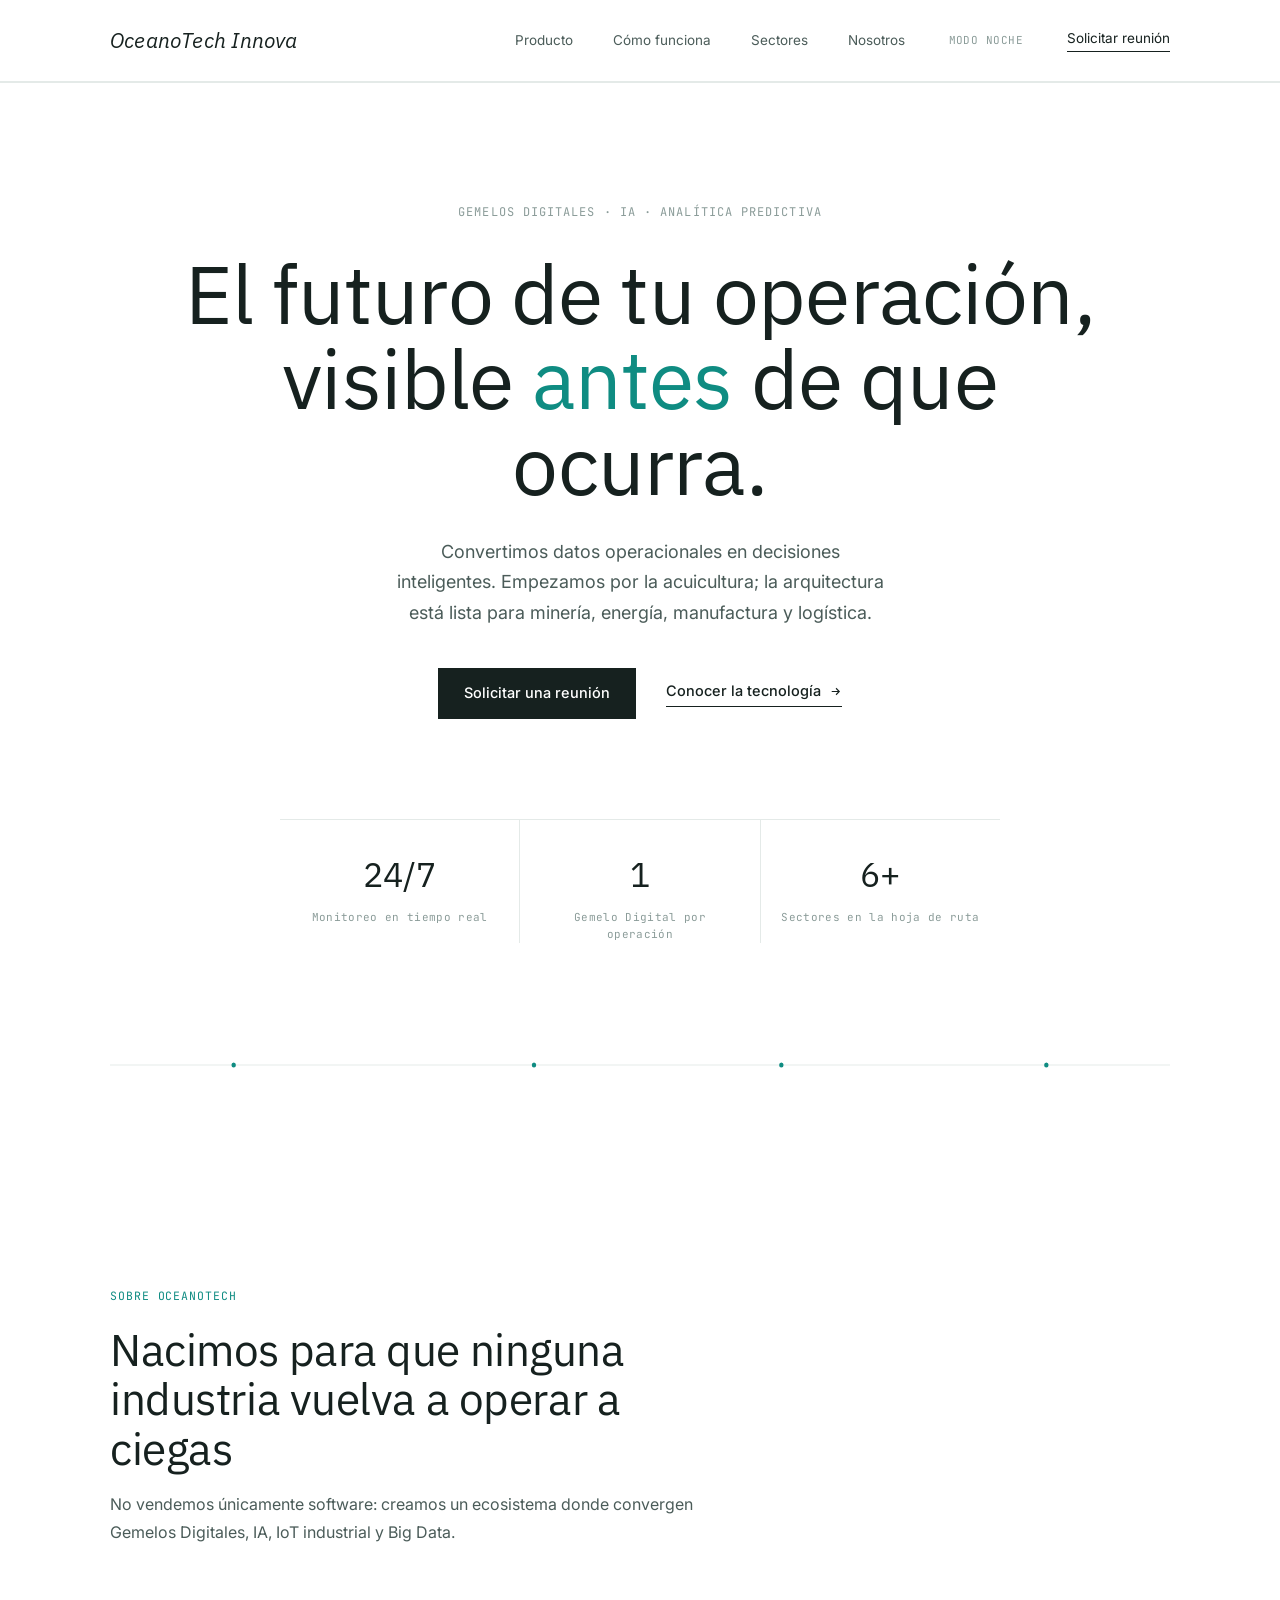
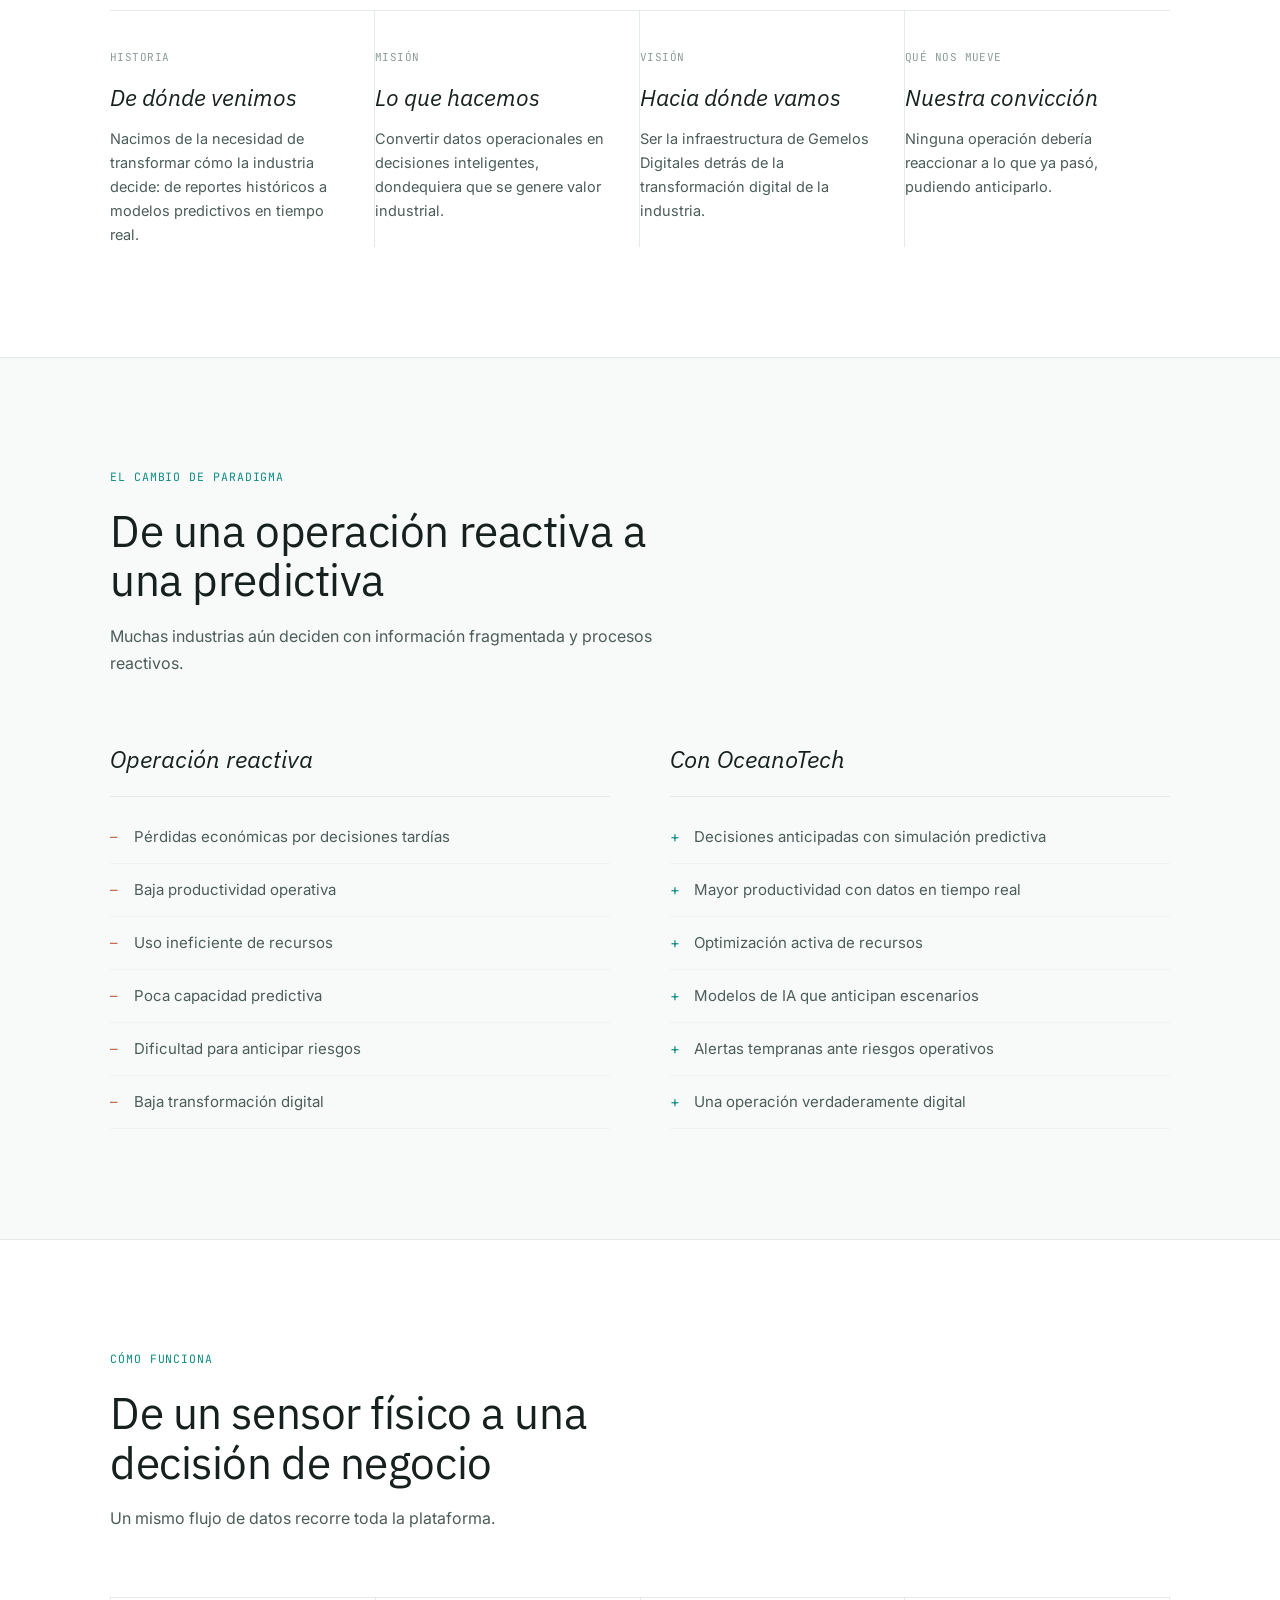
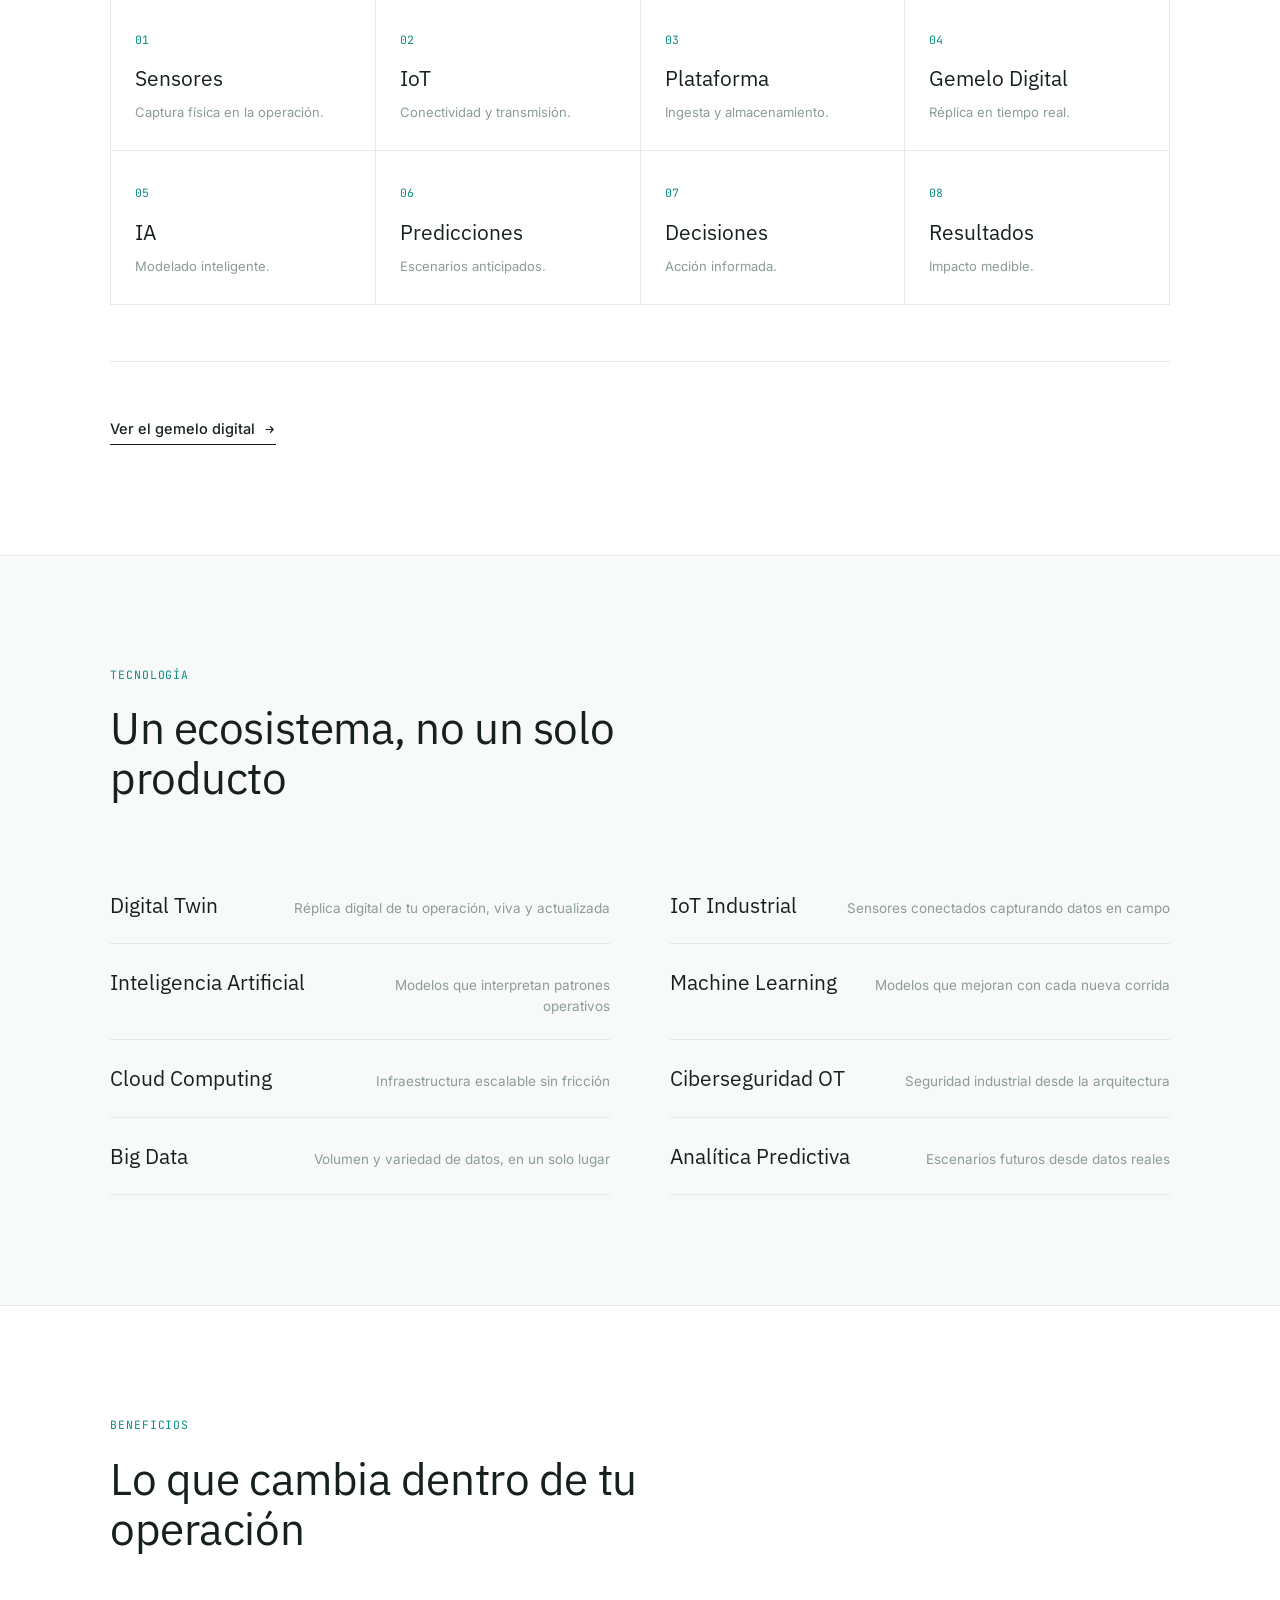
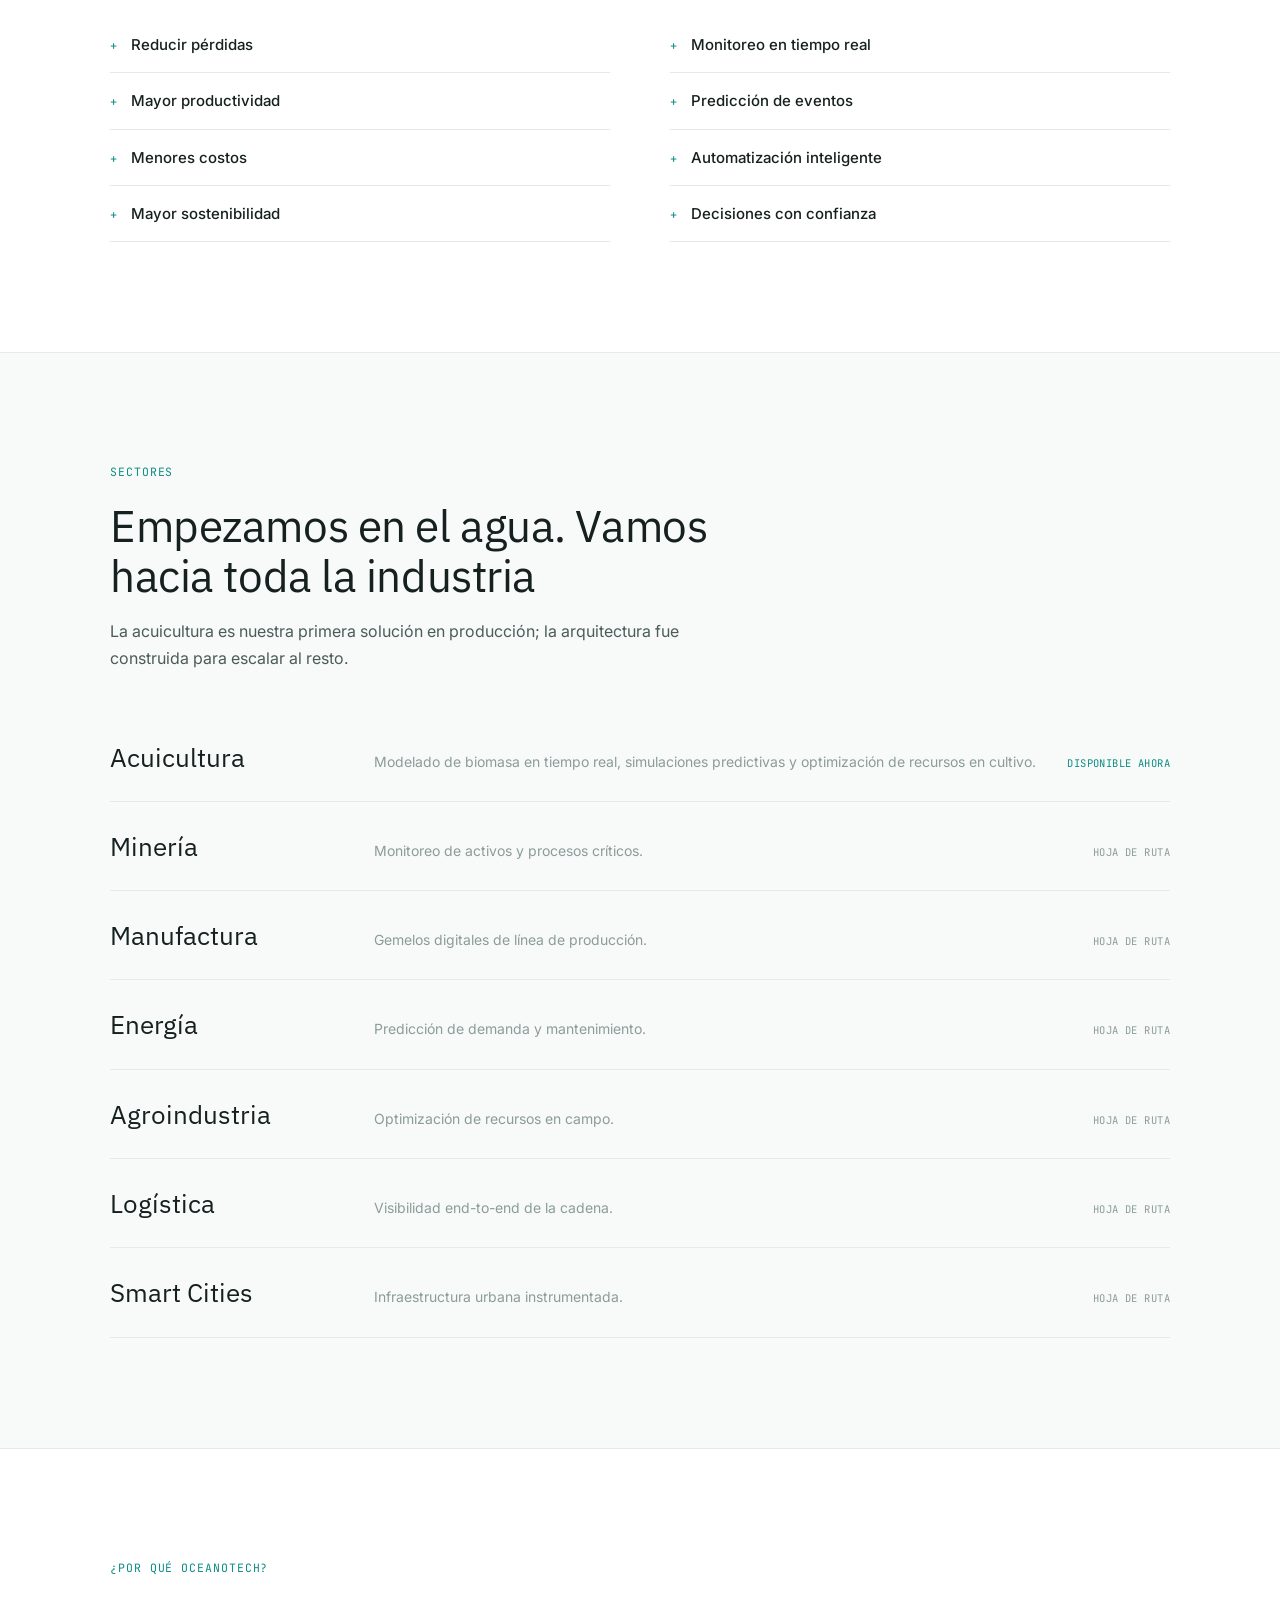
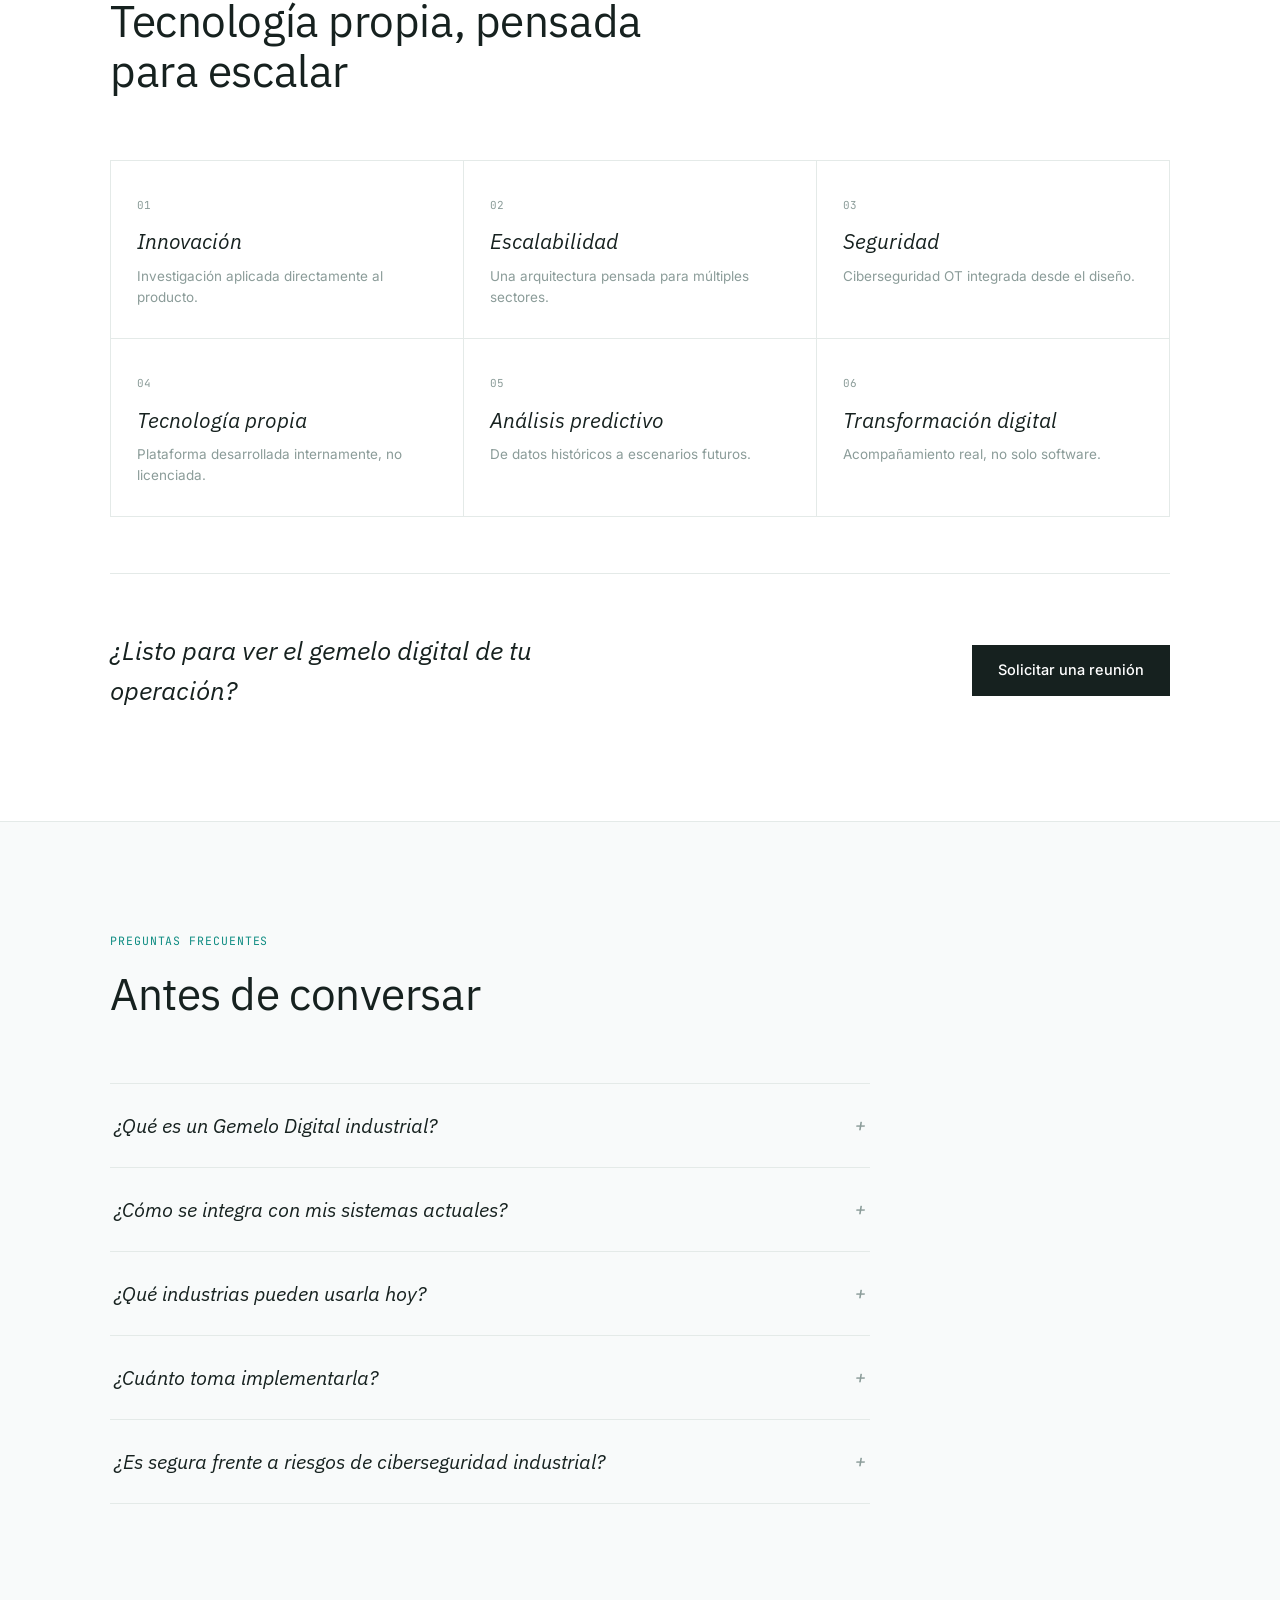
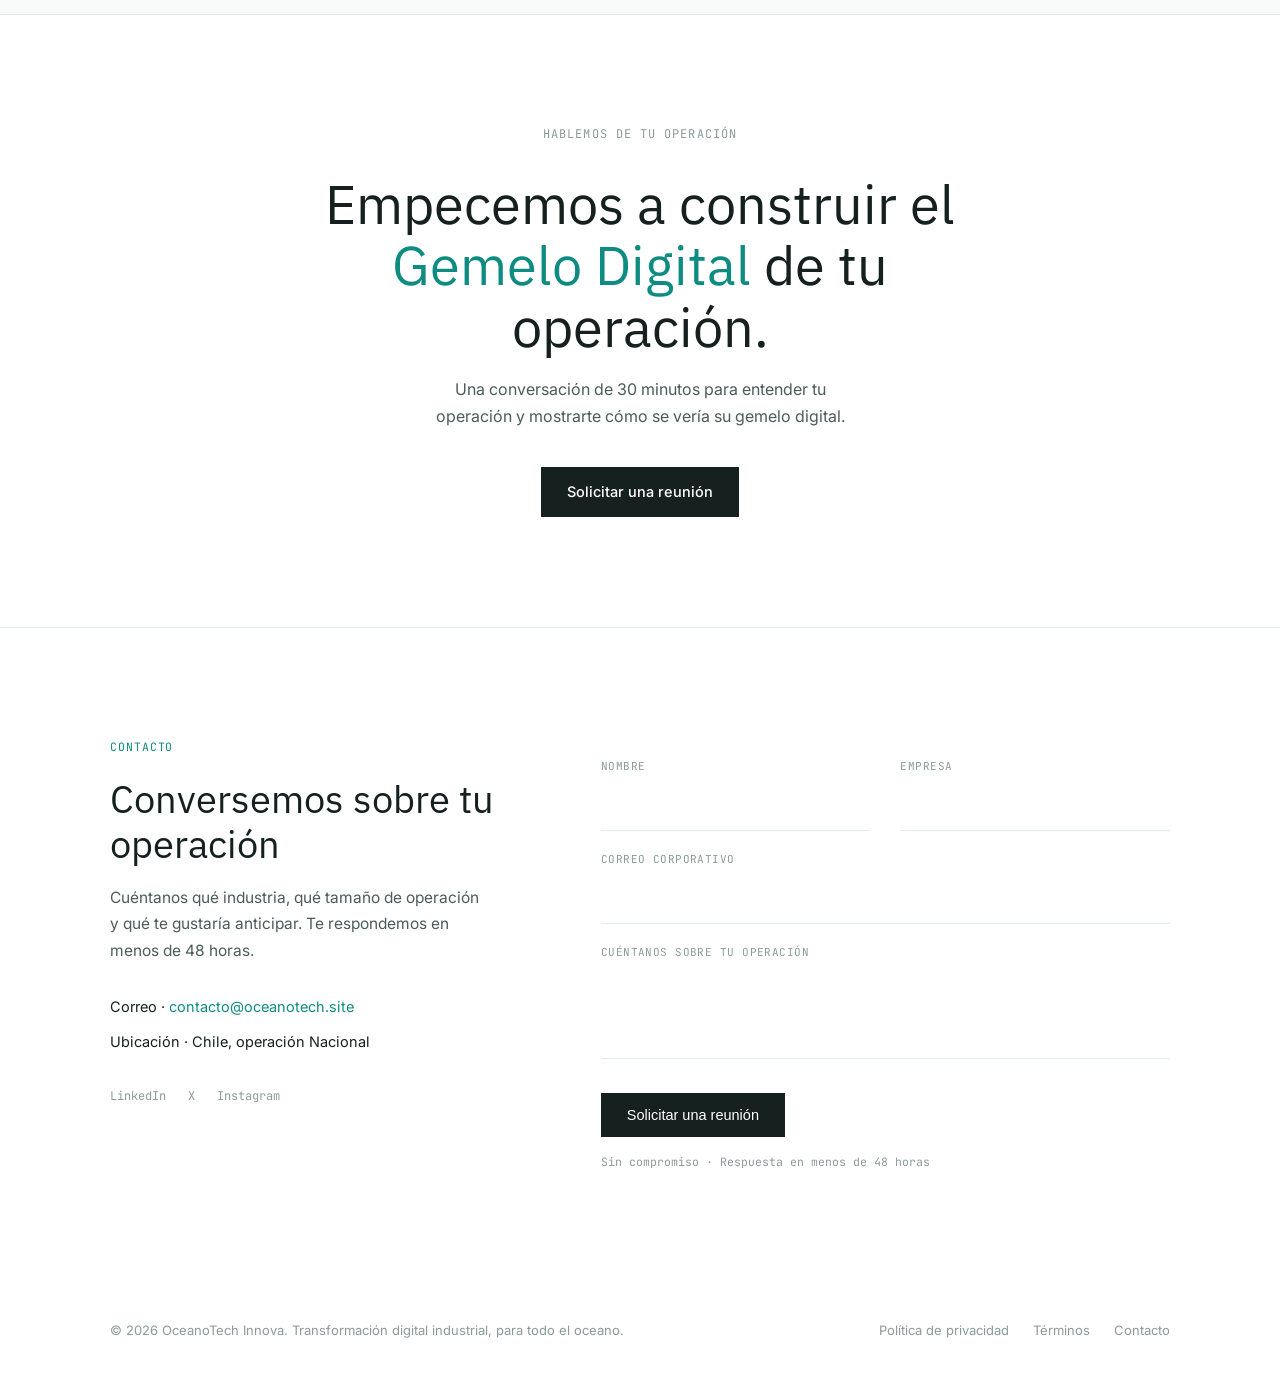
==== commit 499b7701: "actualización" ====
--- a/index.html
+++ b/index.html
@@ -456,6 +456,9 @@
         <div class="flow-step"><span class="flow-num">07</span><h4>Decisiones</h4><p>Acción informada.</p></div>
         <div class="flow-step"><span class="flow-num">08</span><h4>Resultados</h4><p>Impacto medible.</p></div>
       </div>
+      <div class="mid-cta reveal">
+        <a href="https://dashboard.oceanotech.site/#gemelo" class="btn-line">Ver el gemelo digital <svg viewBox="0 0 24 24" fill="none" stroke="currentColor" stroke-width="2"><path d="M5 12h14M13 6l6 6-6 6"/></svg></a>
+      </div>
     </div>
   </section>
 
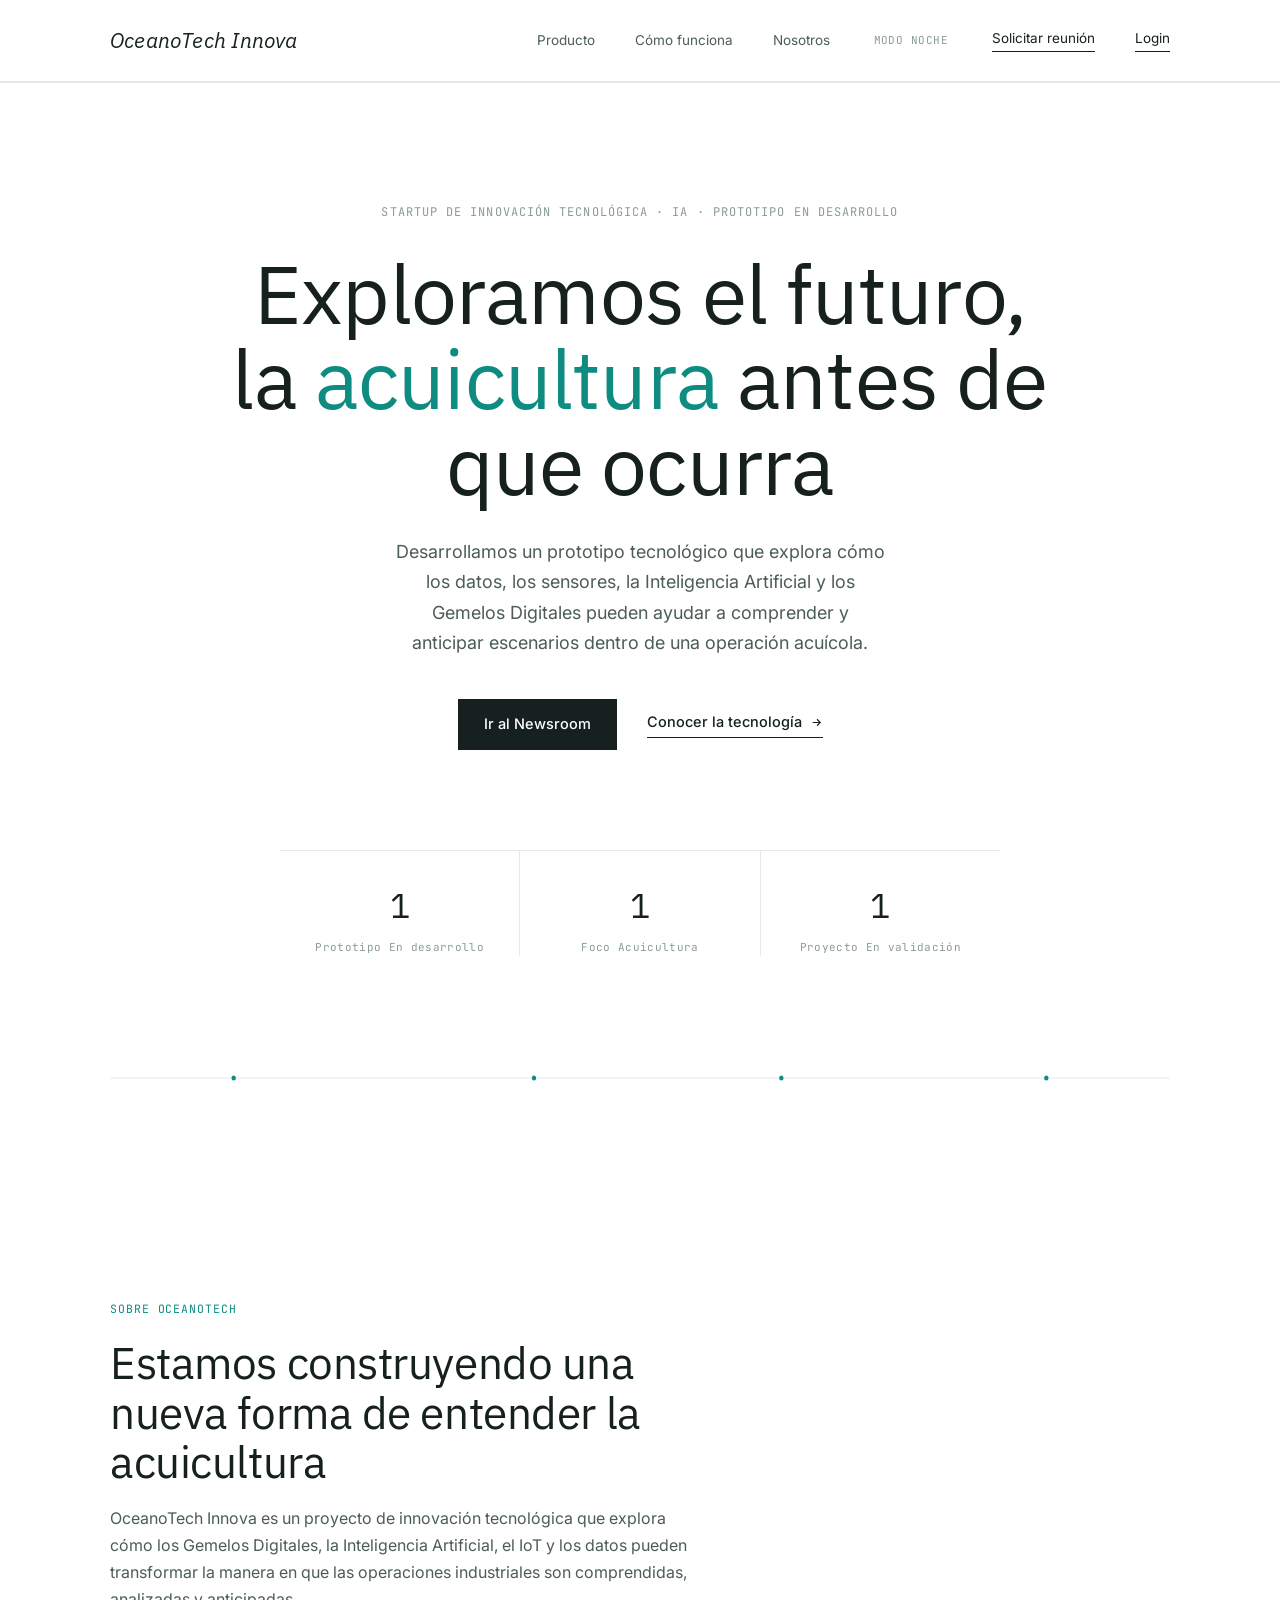
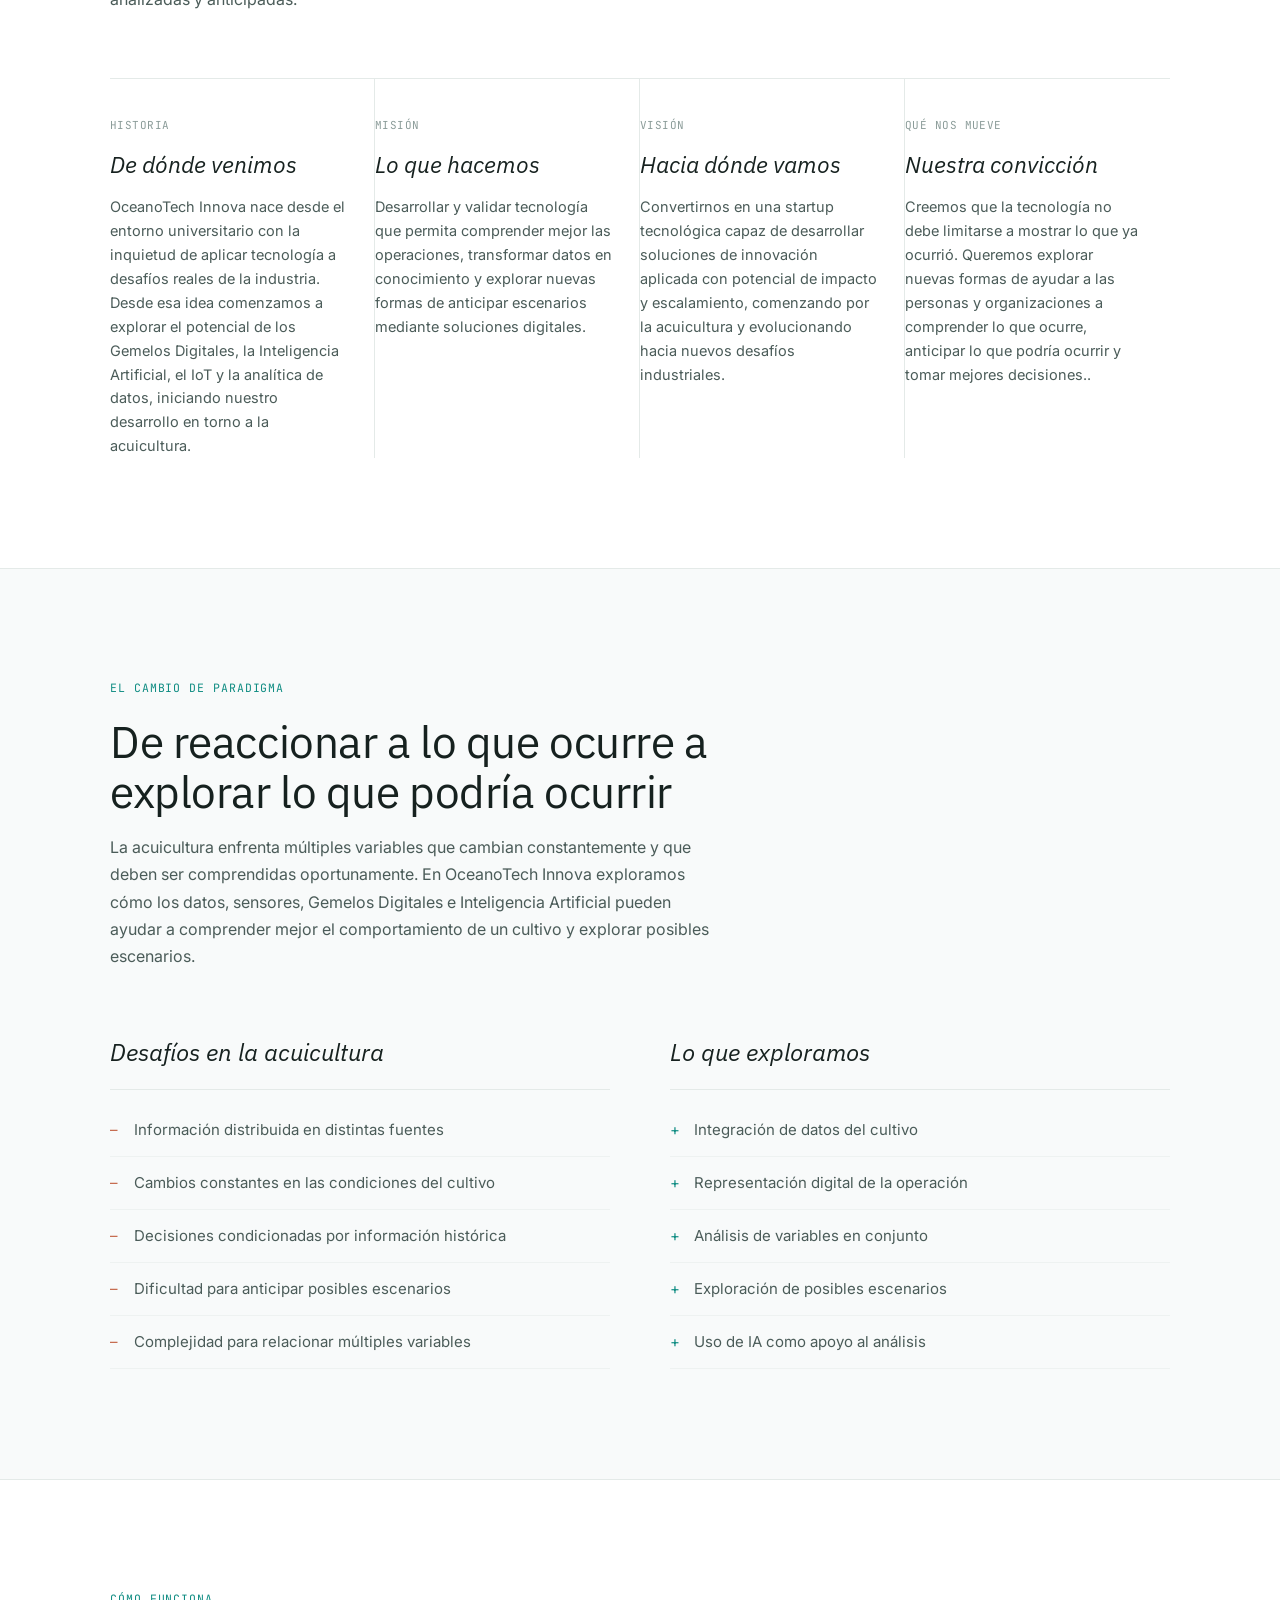
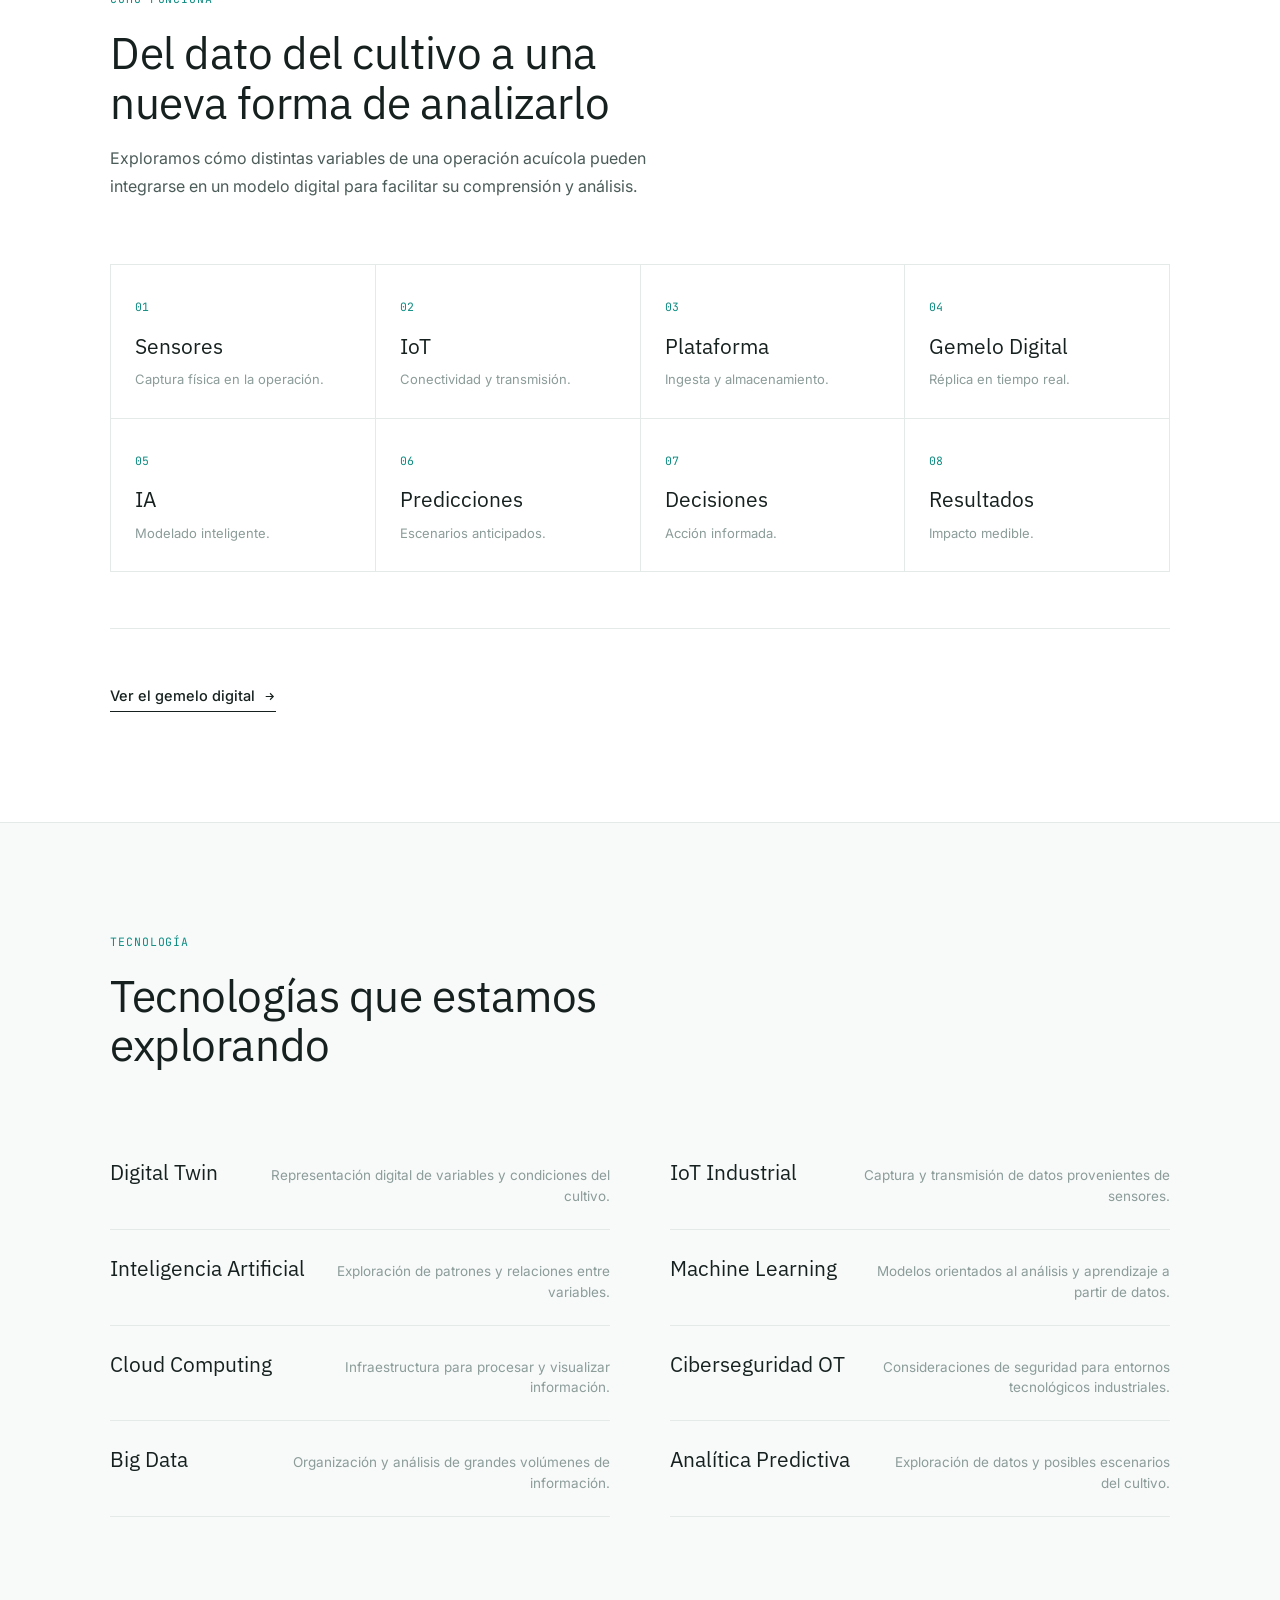
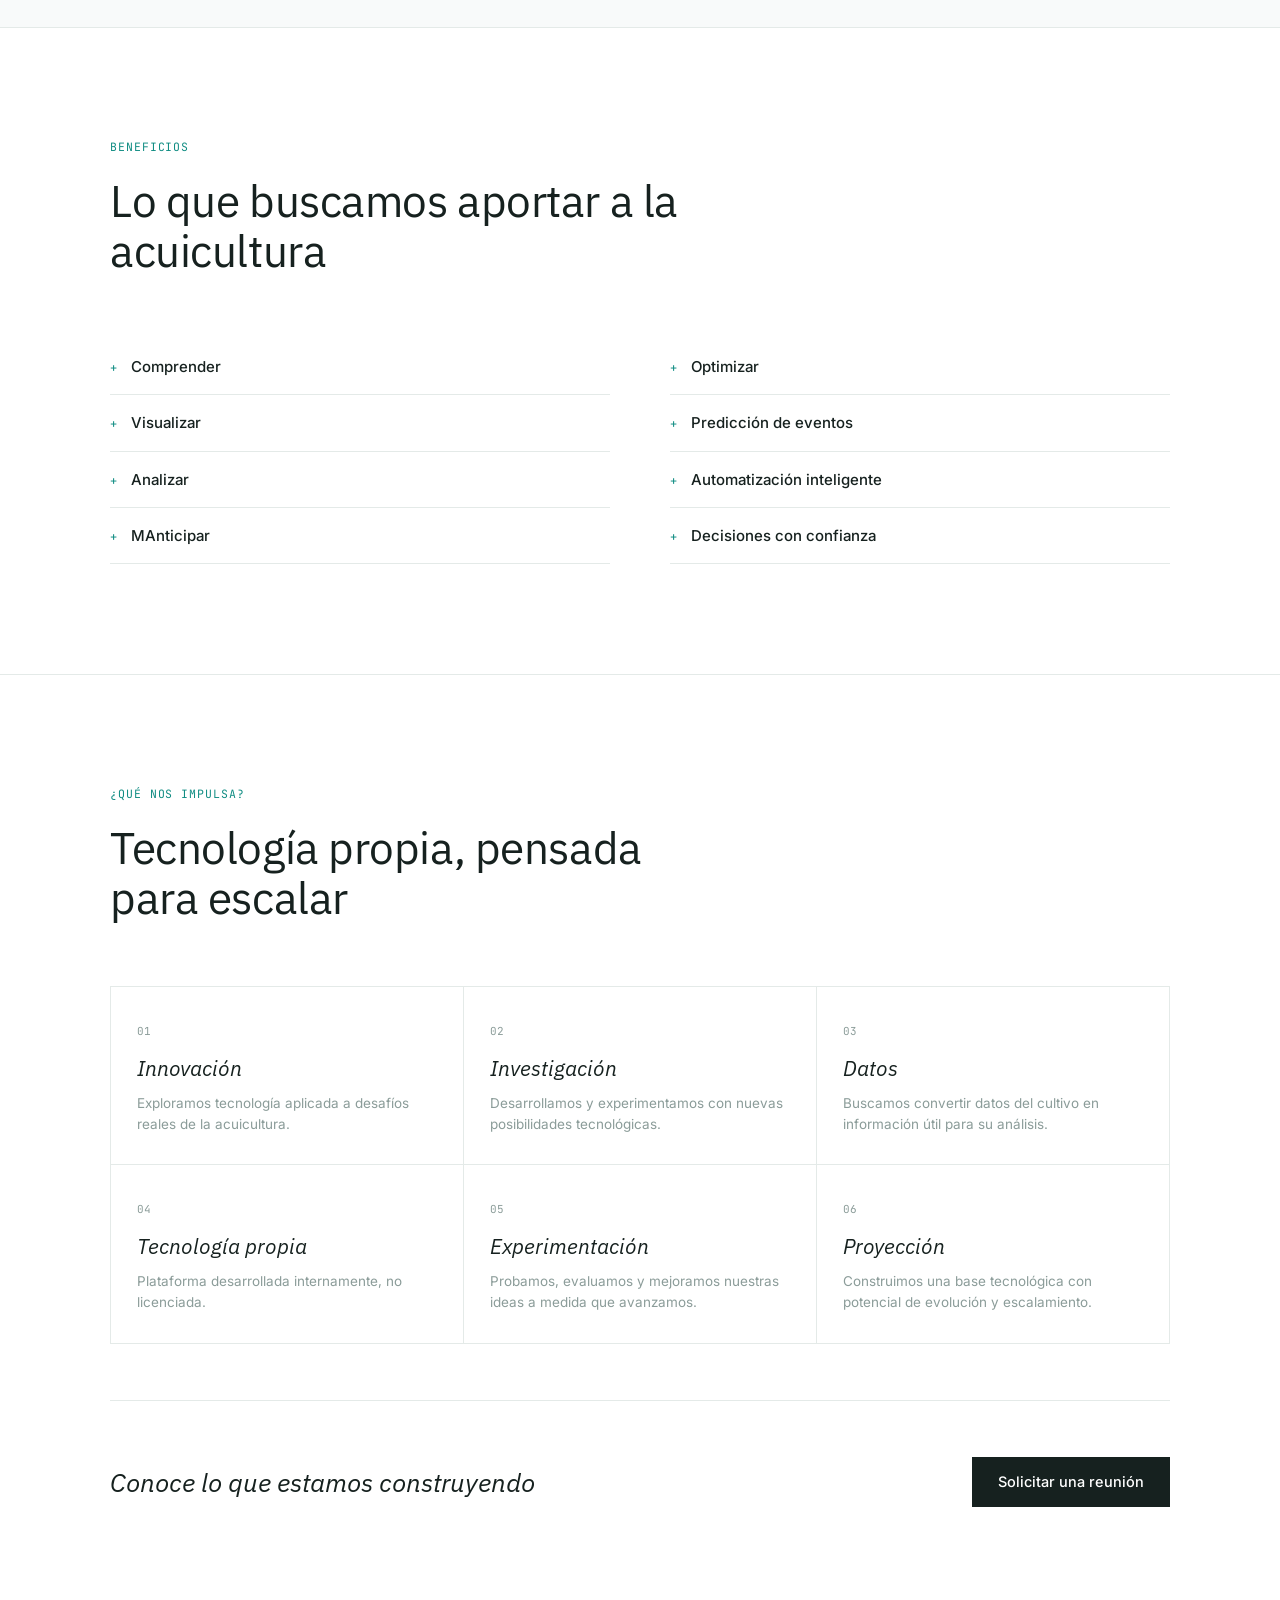
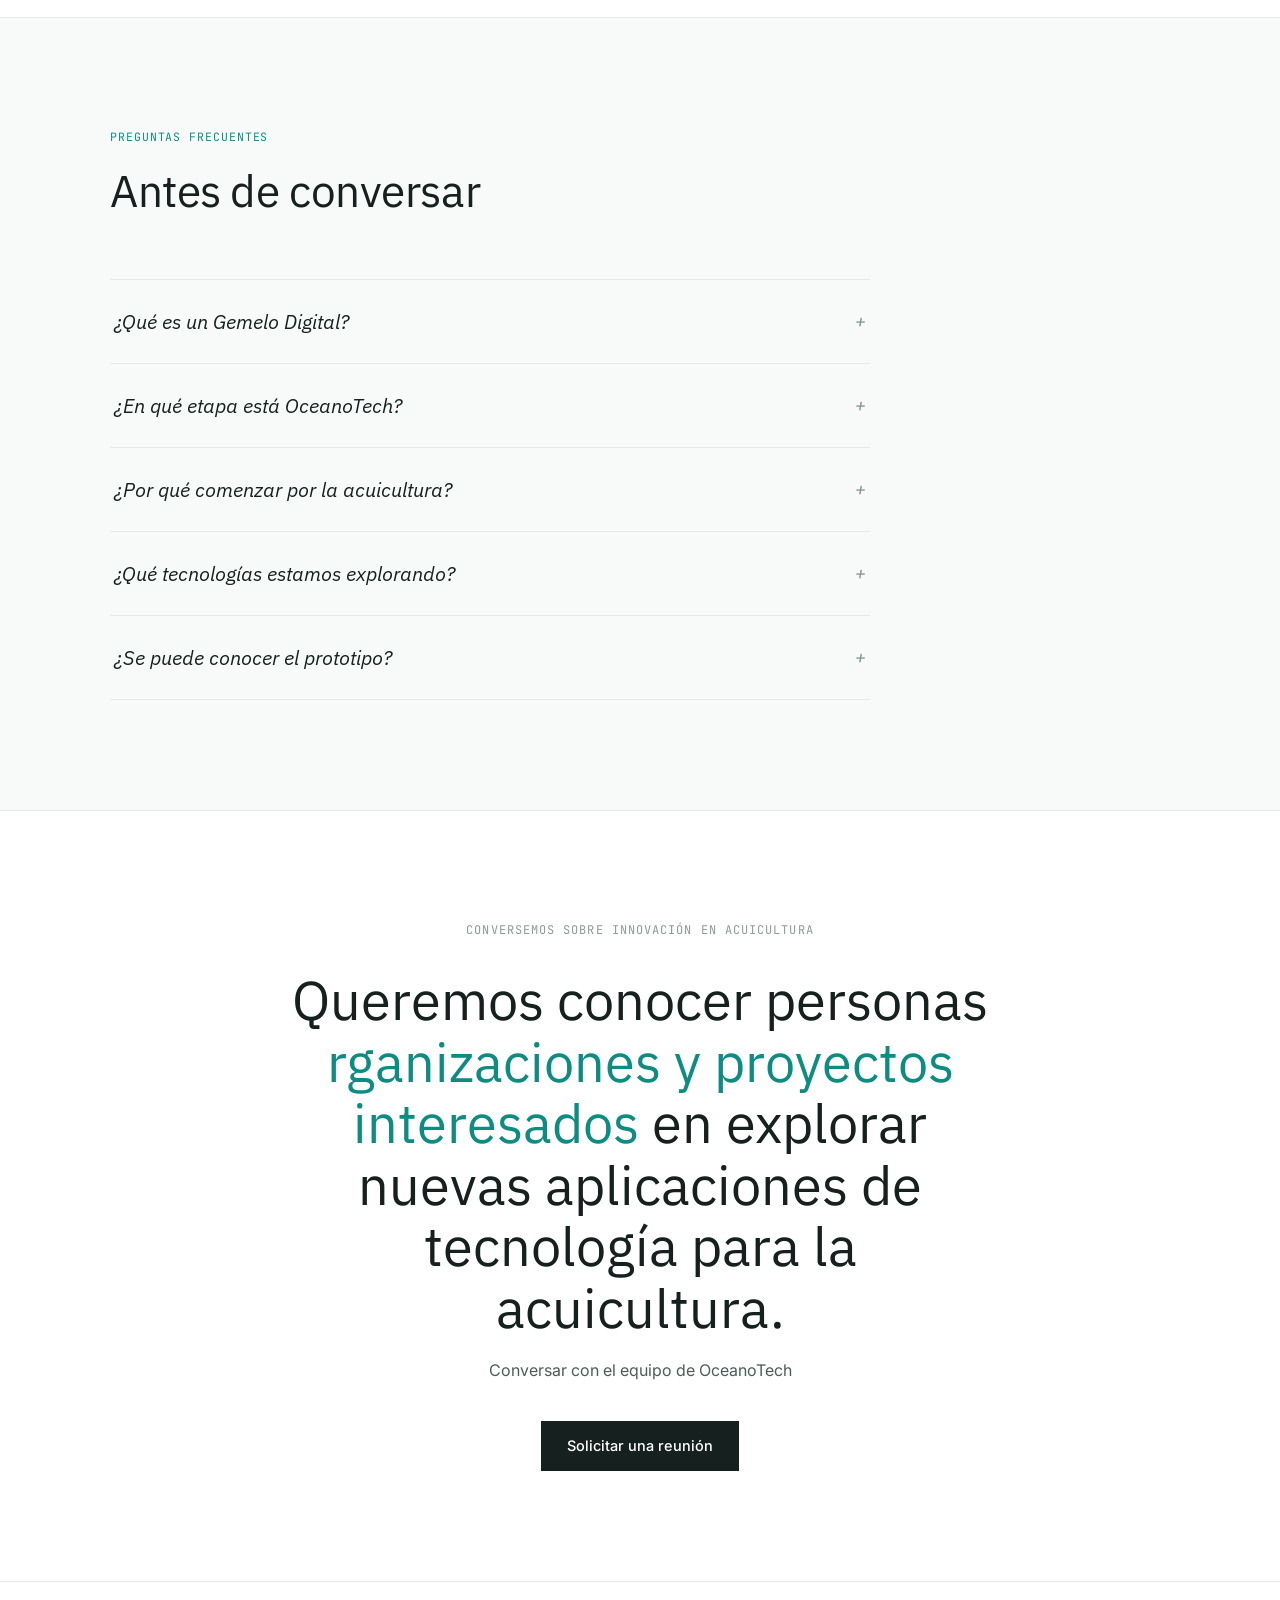
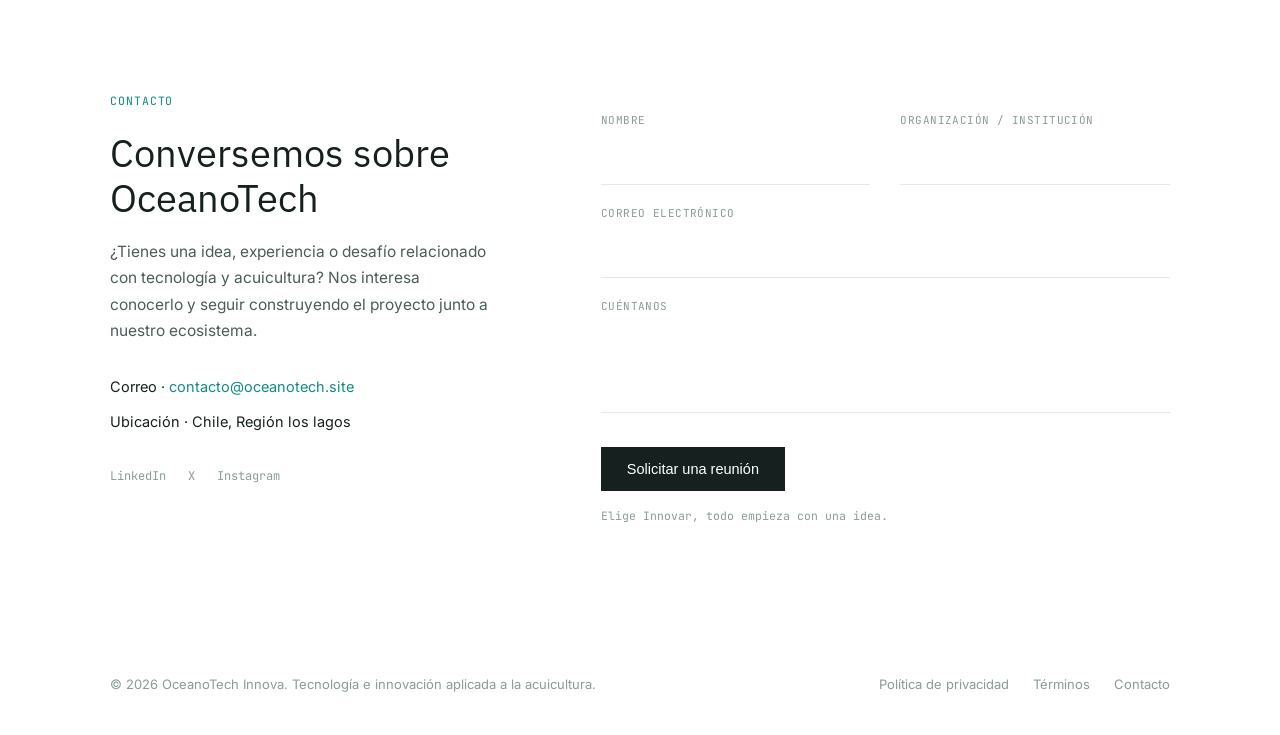
==== commit f0a45ba9: "actualización de pagina" ====
--- a/index.html
+++ b/index.html
@@ -68,7 +68,7 @@
 { "@context": "https://schema.org", "@type": "BreadcrumbList", "itemListElement": [{ "@type": "ListItem", "position": 1, "name": "Inicio", "item": "https://www.oceanotech-innova.com/" }] }
 </script>
 
-<link rel="icon" type="image/png" href="assets/imagenes/favicon.png/favicon.ico.png">
+<link rel="icon" type="image/png" href="assets/imagenes/favicon.png/favicon.ico">
 <link rel="preconnect" href="https://fonts.googleapis.com">
 <link rel="preconnect" href="https://fonts.gstatic.com" crossorigin>
 <link href="https://fonts.googleapis.com/css2?family=IBM+Plex+Sans:wght@300;400;500;600&family=Inter:wght@400;500;600&family=JetBrains+Mono:wght@400;500&display=swap" rel="stylesheet">
@@ -347,10 +347,10 @@
     <nav class="nav-links">
       <a href="#producto">Producto</a>
       <a href="#como-funciona">Cómo funciona</a>
-      <a href="#sectores">Sectores</a>
-      <a href="#nosotros">Nosotros</a>
+      <a href="Newsroom/index.html">Nosotros</a>
       <button class="theme-toggle" id="themeToggle">Modo noche</button>
       <a href="#contacto" class="nav-cta">Solicitar reunión</a>
+      <a href="Login/index.html" class="nav-cta">Login</a>
     </nav>
   </div>
 </header>
@@ -360,18 +360,21 @@
   <!-- ================= HERO ================= -->
   <section class="hero">
     <div class="wrap">
-      <span class="eyebrow">Gemelos Digitales · IA · Analítica Predictiva</span>
-      <h1 class="headline">El futuro de tu operación,<br>visible <em>antes</em> de que ocurra.</h1>
-      <p class="sub">Convertimos datos operacionales en decisiones inteligentes. Empezamos por la acuicultura; la arquitectura está lista para minería, energía, manufactura y logística.</p>
+      <span class="eyebrow">Startup de innovación tecnológica · IA · Prototipo en desarrollo</span>
+      <h1 class="headline">Exploramos el futuro,<br> la <em>acuicultura</em> antes de que ocurra</h1>
+      <p class="sub">Desarrollamos un prototipo tecnológico que explora cómo los datos, los sensores, la Inteligencia Artificial y los Gemelos Digitales pueden ayudar a comprender y anticipar escenarios dentro de una operación acuícola.</p>
       <div class="hero-ctas">
-        <a href="#contacto" class="btn-primary">Solicitar una reunión</a>
+        <a href="newsroom/index.html" class="btn-primary">Ir al Newsroom</a>
         <a href="#producto" class="btn-line">Conocer la tecnología <svg viewBox="0 0 24 24" fill="none" stroke="currentColor" stroke-width="2"><path d="M5 12h14M13 6l6 6-6 6"/></svg></a>
       </div>
 
       <div class="hero-stats reveal">
-        <div class="hstat"><b>24/7</b><span>Monitoreo en tiempo real</span></div>
-        <div class="hstat"><b>1</b><span>Gemelo Digital por operación</span></div>
-        <div class="hstat"><b>6+</b><span>Sectores en la hoja de ruta</span></div>
+        <div class="hstat"><b>1</b><span>Prototipo
+En desarrollo</span></div>
+        <div class="hstat"><b>1</b><span>Foco
+Acuicultura</span></div>
+        <div class="hstat"><b>1</b><span>Proyecto
+En validación</span></div>
       </div>
 
       <div class="horizon">
@@ -391,14 +394,14 @@
     <div class="wrap">
       <div class="section-head reveal">
         <span class="kicker">Sobre OceanoTech</span>
-        <h2 class="section-title">Nacimos para que ninguna industria vuelva a operar a ciegas</h2>
-        <p class="section-desc">No vendemos únicamente software: creamos un ecosistema donde convergen Gemelos Digitales, IA, IoT industrial y Big Data.</p>
+        <h2 class="section-title">Estamos construyendo una nueva forma de entender la acuicultura</h2>
+        <p class="section-desc">OceanoTech Innova es un proyecto de innovación tecnológica que explora cómo los Gemelos Digitales, la Inteligencia Artificial, el IoT y los datos pueden transformar la manera en que las operaciones industriales son comprendidas, analizadas y anticipadas.</p>
       </div>
       <div class="about-list reveal">
-        <div class="about-item"><span>Historia</span><h3>De dónde venimos</h3><p>Nacimos de la necesidad de transformar cómo la industria decide: de reportes históricos a modelos predictivos en tiempo real.</p></div>
-        <div class="about-item"><span>Misión</span><h3>Lo que hacemos</h3><p>Convertir datos operacionales en decisiones inteligentes, dondequiera que se genere valor industrial.</p></div>
-        <div class="about-item"><span>Visión</span><h3>Hacia dónde vamos</h3><p>Ser la infraestructura de Gemelos Digitales detrás de la transformación digital de la industria.</p></div>
-        <div class="about-item"><span>Qué nos mueve</span><h3>Nuestra convicción</h3><p>Ninguna operación debería reaccionar a lo que ya pasó, pudiendo anticiparlo.</p></div>
+        <div class="about-item"><span>Historia</span><h3>De dónde venimos</h3><p>OceanoTech Innova nace desde el entorno universitario con la inquietud de aplicar tecnología a desafíos reales de la industria. Desde esa idea comenzamos a explorar el potencial de los Gemelos Digitales, la Inteligencia Artificial, el IoT y la analítica de datos, iniciando nuestro desarrollo en torno a la acuicultura.</p></div>
+        <div class="about-item"><span>Misión</span><h3>Lo que hacemos</h3><p>Desarrollar y validar tecnología que permita comprender mejor las operaciones, transformar datos en conocimiento y explorar nuevas formas de anticipar escenarios mediante soluciones digitales.</p></div>
+        <div class="about-item"><span>Visión</span><h3>Hacia dónde vamos</h3><p>Convertirnos en una startup tecnológica capaz de desarrollar soluciones de innovación aplicada con potencial de impacto y escalamiento, comenzando por la acuicultura y evolucionando hacia nuevos desafíos industriales.</p></div>
+        <div class="about-item"><span>Qué nos mueve</span><h3>Nuestra convicción</h3><p>Creemos que la tecnología no debe limitarse a mostrar lo que ya ocurrió. Queremos explorar nuevas formas de ayudar a las personas y organizaciones a comprender lo que ocurre, anticipar lo que podría ocurrir y tomar mejores decisiones..</p></div>
       </div>
     </div>
   </section>
@@ -408,30 +411,29 @@
     <div class="wrap">
       <div class="section-head reveal">
         <span class="kicker">El cambio de paradigma</span>
-        <h2 class="section-title">De una operación reactiva a una predictiva</h2>
-        <p class="section-desc">Muchas industrias aún deciden con información fragmentada y procesos reactivos.</p>
+        <h2 class="section-title">De reaccionar a lo que ocurre a explorar lo que podría ocurrir</h2>
+        <p class="section-desc">La acuicultura enfrenta múltiples variables que cambian constantemente y que deben ser comprendidas oportunamente. En OceanoTech Innova exploramos cómo los datos, sensores, Gemelos Digitales e Inteligencia Artificial pueden ayudar a comprender mejor el comportamiento de un cultivo y explorar posibles escenarios.</p>
       </div>
       <div class="compare reveal">
         <div class="compare-col">
-          <div class="compare-head">Operación reactiva</div>
+          <div class="compare-head">Desafíos en la acuicultura</div>
           <ul class="compare-list problem-list">
-            <li>Pérdidas económicas por decisiones tardías</li>
-            <li>Baja productividad operativa</li>
-            <li>Uso ineficiente de recursos</li>
-            <li>Poca capacidad predictiva</li>
-            <li>Dificultad para anticipar riesgos</li>
-            <li>Baja transformación digital</li>
+            <li>Información distribuida en distintas fuentes</li>
+            <li>Cambios constantes en las condiciones del cultivo</li>
+            <li>Decisiones condicionadas por información histórica</li>
+            <li>Dificultad para anticipar posibles escenarios</li>
+            <li>Complejidad para relacionar múltiples variables</li>
           </ul>
         </div>
         <div class="compare-col">
-          <div class="compare-head">Con OceanoTech</div>
+          <div class="compare-head">Lo que exploramos</div>
           <ul class="compare-list solution-list">
-            <li>Decisiones anticipadas con simulación predictiva</li>
-            <li>Mayor productividad con datos en tiempo real</li>
-            <li>Optimización activa de recursos</li>
-            <li>Modelos de IA que anticipan escenarios</li>
-            <li>Alertas tempranas ante riesgos operativos</li>
-            <li>Una operación verdaderamente digital</li>
+            <li>Integración de datos del cultivo</li>
+            <li>Representación digital de la operación</li>
+            <li>Análisis de variables en conjunto</li>
+            <li>Exploración de posibles escenarios</li>
+            <li>Uso de IA como apoyo al análisis</li>
+            
           </ul>
         </div>
       </div>
@@ -443,8 +445,8 @@
     <div class="wrap">
       <div class="section-head reveal">
         <span class="kicker">Cómo funciona</span>
-        <h2 class="section-title">De un sensor físico a una decisión de negocio</h2>
-        <p class="section-desc">Un mismo flujo de datos recorre toda la plataforma.</p>
+        <h2 class="section-title">Del dato del cultivo a una nueva forma de analizarlo</h2>
+        <p class="section-desc">Exploramos cómo distintas variables de una operación acuícola pueden integrarse en un modelo digital para facilitar su comprensión y análisis.</p>
       </div>
       <div class="flow reveal">
         <div class="flow-step"><span class="flow-num">01</span><h4>Sensores</h4><p>Captura física en la operación.</p></div>
@@ -467,17 +469,17 @@
     <div class="wrap">
       <div class="section-head reveal">
         <span class="kicker">Tecnología</span>
-        <h2 class="section-title">Un ecosistema, no un solo producto</h2>
+        <h2 class="section-title">Tecnologías que estamos explorando</h2>
       </div>
       <div class="tech-list reveal">
-        <div class="tech-item"><h3>Digital Twin</h3><p>Réplica digital de tu operación, viva y actualizada</p></div>
-        <div class="tech-item"><h3>IoT Industrial</h3><p>Sensores conectados capturando datos en campo</p></div>
-        <div class="tech-item"><h3>Inteligencia Artificial</h3><p>Modelos que interpretan patrones operativos</p></div>
-        <div class="tech-item"><h3>Machine Learning</h3><p>Modelos que mejoran con cada nueva corrida</p></div>
-        <div class="tech-item"><h3>Cloud Computing</h3><p>Infraestructura escalable sin fricción</p></div>
-        <div class="tech-item"><h3>Ciberseguridad OT</h3><p>Seguridad industrial desde la arquitectura</p></div>
-        <div class="tech-item"><h3>Big Data</h3><p>Volumen y variedad de datos, en un solo lugar</p></div>
-        <div class="tech-item"><h3>Analítica Predictiva</h3><p>Escenarios futuros desde datos reales</p></div>
+        <div class="tech-item"><h3>Digital Twin</h3><p>Representación digital de variables y condiciones del cultivo.</p></div>
+        <div class="tech-item"><h3>IoT Industrial</h3><p>Captura y transmisión de datos provenientes de sensores.</p></div>
+        <div class="tech-item"><h3>Inteligencia Artificial</h3><p>Exploración de patrones y relaciones entre variables.</p></div>
+        <div class="tech-item"><h3>Machine Learning</h3><p>Modelos orientados al análisis y aprendizaje a partir de datos.</p></div>
+        <div class="tech-item"><h3>Cloud Computing</h3><p>Infraestructura para procesar y visualizar información.</p></div>
+        <div class="tech-item"><h3>Ciberseguridad OT</h3><p>Consideraciones de seguridad para entornos tecnológicos industriales.</p></div>
+        <div class="tech-item"><h3>Big Data</h3><p>Organización y análisis de grandes volúmenes de información.</p></div>
+        <div class="tech-item"><h3>Analítica Predictiva</h3><p>Exploración de datos y posibles escenarios del cultivo.</p></div>
       </div>
     </div>
   </section>
@@ -487,62 +489,37 @@
     <div class="wrap">
       <div class="section-head reveal">
         <span class="kicker">Beneficios</span>
-        <h2 class="section-title">Lo que cambia dentro de tu operación</h2>
+        <h2 class="section-title">Lo que buscamos aportar a la acuicultura</h2>
       </div>
       <div class="benefits-list reveal">
-        <div class="benefit"><span class="benefit-mark">+</span><h3>Reducir pérdidas</h3></div>
-        <div class="benefit"><span class="benefit-mark">+</span><h3>Mayor productividad</h3></div>
-        <div class="benefit"><span class="benefit-mark">+</span><h3>Menores costos</h3></div>
-        <div class="benefit"><span class="benefit-mark">+</span><h3>Mayor sostenibilidad</h3></div>
-        <div class="benefit"><span class="benefit-mark">+</span><h3>Monitoreo en tiempo real</h3></div>
+        <div class="benefit"><span class="benefit-mark">+</span><h3>Comprender</h3></div>
+        <div class="benefit"><span class="benefit-mark">+</span><h3>Visualizar</h3></div>
+        <div class="benefit"><span class="benefit-mark">+</span><h3>Analizar</h3></div>
+        <div class="benefit"><span class="benefit-mark">+</span><h3>MAnticipar</h3></div>
+        <div class="benefit"><span class="benefit-mark">+</span><h3>Optimizar</h3></div>
         <div class="benefit"><span class="benefit-mark">+</span><h3>Predicción de eventos</h3></div>
         <div class="benefit"><span class="benefit-mark">+</span><h3>Automatización inteligente</h3></div>
         <div class="benefit"><span class="benefit-mark">+</span><h3>Decisiones con confianza</h3></div>
       </div>
     </div>
   </section>
-
-  <!-- ================= SECTORES ================= -->
-  <section class="alt" id="sectores">
-    <div class="wrap">
-      <div class="section-head reveal">
-        <span class="kicker">Sectores</span>
-        <h2 class="section-title">Empezamos en el agua. Vamos hacia <em>toda</em> la industria</h2>
-        <p class="section-desc">La acuicultura es nuestra primera solución en producción; la arquitectura fue construida para escalar al resto.</p>
-      </div>
-      <div class="reveal">
-        <div class="sector-row">
-          <div class="sector-name">Acuicultura</div>
-          <div class="sector-desc">Modelado de biomasa en tiempo real, simulaciones predictivas y optimización de recursos en cultivo.</div>
-          <div class="sector-tag live">Disponible ahora</div>
-        </div>
-        <div class="sector-row"><div class="sector-name">Minería</div><div class="sector-desc">Monitoreo de activos y procesos críticos.</div><div class="sector-tag">Hoja de ruta</div></div>
-        <div class="sector-row"><div class="sector-name">Manufactura</div><div class="sector-desc">Gemelos digitales de línea de producción.</div><div class="sector-tag">Hoja de ruta</div></div>
-        <div class="sector-row"><div class="sector-name">Energía</div><div class="sector-desc">Predicción de demanda y mantenimiento.</div><div class="sector-tag">Hoja de ruta</div></div>
-        <div class="sector-row"><div class="sector-name">Agroindustria</div><div class="sector-desc">Optimización de recursos en campo.</div><div class="sector-tag">Hoja de ruta</div></div>
-        <div class="sector-row"><div class="sector-name">Logística</div><div class="sector-desc">Visibilidad end-to-end de la cadena.</div><div class="sector-tag">Hoja de ruta</div></div>
-        <div class="sector-row"><div class="sector-name">Smart Cities</div><div class="sector-desc">Infraestructura urbana instrumentada.</div><div class="sector-tag">Hoja de ruta</div></div>
-      </div>
-    </div>
-  </section>
-
   <!-- ================= POR QUE ELEGIRNOS ================= -->
   <section>
     <div class="wrap">
       <div class="section-head reveal">
-        <span class="kicker">¿Por qué OceanoTech?</span>
+        <span class="kicker">¿Qué nos impulsa?</span>
         <h2 class="section-title">Tecnología propia, pensada para escalar</h2>
       </div>
       <div class="why-grid reveal">
-        <div class="why-item"><span>01</span><h3>Innovación</h3><p>Investigación aplicada directamente al producto.</p></div>
-        <div class="why-item"><span>02</span><h3>Escalabilidad</h3><p>Una arquitectura pensada para múltiples sectores.</p></div>
-        <div class="why-item"><span>03</span><h3>Seguridad</h3><p>Ciberseguridad OT integrada desde el diseño.</p></div>
+        <div class="why-item"><span>01</span><h3>Innovación</h3><p>Exploramos tecnología aplicada a desafíos reales de la acuicultura.</p></div>
+        <div class="why-item"><span>02</span><h3>Investigación</h3><p>Desarrollamos y experimentamos con nuevas posibilidades tecnológicas.</p></div>
+        <div class="why-item"><span>03</span><h3>Datos</h3><p>Buscamos convertir datos del cultivo en información útil para su análisis.</p></div>
         <div class="why-item"><span>04</span><h3>Tecnología propia</h3><p>Plataforma desarrollada internamente, no licenciada.</p></div>
-        <div class="why-item"><span>05</span><h3>Análisis predictivo</h3><p>De datos históricos a escenarios futuros.</p></div>
-        <div class="why-item"><span>06</span><h3>Transformación digital</h3><p>Acompañamiento real, no solo software.</p></div>
+        <div class="why-item"><span>05</span><h3>Experimentación</h3><p>Probamos, evaluamos y mejoramos nuestras ideas a medida que avanzamos.</p></div>
+        <div class="why-item"><span>06</span><h3>Proyección</h3><p>Construimos una base tecnológica con potencial de evolución y escalamiento.</p></div>
       </div>
       <div class="mid-cta reveal">
-        <h3>¿Listo para ver el gemelo digital de tu operación?</h3>
+        <h3>Conoce lo que estamos construyendo</h3>
         <a href="#contacto" class="btn-primary">Solicitar una reunión</a>
       </div>
     </div>
@@ -557,24 +534,24 @@
       </div>
       <div class="faq-list reveal">
         <details class="faq-item">
-          <summary>¿Qué es un Gemelo Digital industrial?<span class="faq-mark">+</span></summary>
-          <p>Es una réplica digital de una operación física, alimentada con datos IoT en tiempo real, que permite simular escenarios y anticipar resultados antes de que ocurran en la operación real.</p>
+          <summary>¿Qué es un Gemelo Digital?<span class="faq-mark">+</span></summary>
+          <p>Una representación digital de una operación física que permite visualizar y analizar información de su comportamiento.</p>
         </details>
         <details class="faq-item">
-          <summary>¿Cómo se integra con mis sistemas actuales?<span class="faq-mark">+</span></summary>
-          <p>La plataforma se conecta a sensores IoT existentes y a sistemas de gestión operativa mediante APIs, sin necesidad de reemplazar la infraestructura que ya tienes.</p>
+          <summary>¿En qué etapa está OceanoTech?<span class="faq-mark">+</span></summary>
+          <p>Actualmente desarrollamos y validamos un prototipo tecnológico aplicado a la acuicultura</p>
         </details>
         <details class="faq-item">
-          <summary>¿Qué industrias pueden usarla hoy?<span class="faq-mark">+</span></summary>
-          <p>Hoy está disponible para la industria acuícola. La arquitectura fue diseñada para escalar a minería, energía, manufactura, agroindustria, logística y ciudades inteligentes.</p>
+          <summary>¿Por qué comenzar por la acuicultura?<span class="faq-mark">+</span></summary>
+          <p>Porque es el primer desafío sobre el que estamos desarrollando y experimentando con esta tecnología.</p>
         </details>
         <details class="faq-item">
-          <summary>¿Cuánto toma implementarla?<span class="faq-mark">+</span></summary>
-          <p>Depende de la infraestructura IoT existente. En la primera reunión evaluamos tu operación y definimos un plan de implementación por fases.</p>
+          <summary>¿Qué tecnologías estamos explorando?<span class="faq-mark">+</span></summary>
+          <p>Gemelos Digitales, IoT, Inteligencia Artificial, Machine Learning, Cloud Computing y analítica de datos.</p>
         </details>
         <details class="faq-item">
-          <summary>¿Es segura frente a riesgos de ciberseguridad industrial?<span class="faq-mark">+</span></summary>
-          <p>Sí. Incorporamos ciberseguridad industrial (OT) desde el diseño de la arquitectura, no como una capa añadida después.</p>
+          <summary>¿Se puede conocer el prototipo?<span class="faq-mark">+</span></summary>
+          <p>Sí. Puedes conocer el desarrollo y los avances del proyecto a través de nuestro Newsroom o contactarnos para conversar sobre OceanoTech.</p>
         </details>
       </div>
     </div>
@@ -583,9 +560,9 @@
   <!-- ================= CTA FINAL ================= -->
   <section>
     <div class="wrap cta-final reveal">
-      <span class="eyebrow">Hablemos de tu operación</span>
-      <h2>Empecemos a construir el <em>Gemelo Digital</em> de tu operación.</h2>
-      <p class="section-desc">Una conversación de 30 minutos para entender tu operación y mostrarte cómo se vería su gemelo digital.</p>
+      <span class="eyebrow">Conversemos sobre innovación en acuicultura</span>
+      <h2>Queremos conocer personas <em>rganizaciones y proyectos interesados</em> en explorar nuevas aplicaciones de tecnología para la acuicultura.</h2>
+      <p class="section-desc">Conversar con el equipo de OceanoTech</p>
       <div class="hero-ctas"><a href="#contacto" class="btn-primary">Solicitar una reunión</a></div>
     </div>
   </section>
@@ -596,11 +573,11 @@
       <div class="contact-grid">
         <div class="contact-info reveal">
           <span class="kicker">Contacto</span>
-          <h2>Conversemos sobre tu operación</h2>
-          <p>Cuéntanos qué industria, qué tamaño de operación y qué te gustaría anticipar. Te respondemos en menos de 48 horas.</p>
+          <h2>Conversemos sobre OceanoTech</h2>
+          <p>¿Tienes una idea, experiencia o desafío relacionado con tecnología y acuicultura? Nos interesa conocerlo y seguir construyendo el proyecto junto a nuestro ecosistema.</p>
           <div class="contact-detail">
             <div>Correo · <a href="mailto:contacto@oceanotech.site">contacto@oceanotech.site</a></div>
-            <div>Ubicación · Chile, operación Nacional</div>
+            <div>Ubicación · Chile, Región los lagos</div>
           </div>
           <div class="social-row">
             <a href="https://www.linkedin.com/company/oceanotech-innova/?viewAsMember=true" target="_blank">LinkedIn</a>
@@ -612,12 +589,12 @@
         <form class="form-fields reveal" onsubmit="event.preventDefault(); this.querySelector('.form-note').textContent='Gracias — te contactaremos pronto.';">
           <div class="form-row">
             <div class="field"><label for="nombre">Nombre</label><input id="nombre" type="text" required></div>
-            <div class="field"><label for="empresa">Empresa</label><input id="empresa" type="text" required></div>
+            <div class="field"><label for="empresa">Organización / Institución</label><input id="empresa" type="text" required></div>
           </div>
-          <div class="field"><label for="correo">Correo corporativo</label><input id="correo" type="email" required></div>
-          <div class="field"><label for="mensaje">Cuéntanos sobre tu operación</label><textarea id="mensaje" rows="3"></textarea></div>
+          <div class="field"><label for="correo">Correo electrónico</label><input id="correo" type="email" required></div>
+          <div class="field"><label for="mensaje">Cuéntanos</label><textarea id="mensaje" rows="3"></textarea></div>
           <button type="submit" class="btn-primary">Solicitar una reunión</button>
-          <p class="form-note">Sin compromiso · Respuesta en menos de 48 horas</p>
+          <p class="form-note">Elige Innovar, todo empieza con una idea.</p>
         </form>
       </div>
     </div>
@@ -627,7 +604,7 @@
 
 <footer>
   <div class="wrap footer-inner">
-    <span>© 2026 OceanoTech Innova. Transformación digital industrial, para todo el oceano.</span>
+    <span>© 2026 OceanoTech Innova. Tecnología e innovación aplicada a la acuicultura.</span>
     <div class="footer-links">
       <a href="#">Política de privacidad</a>
       <a href="#">Términos</a>
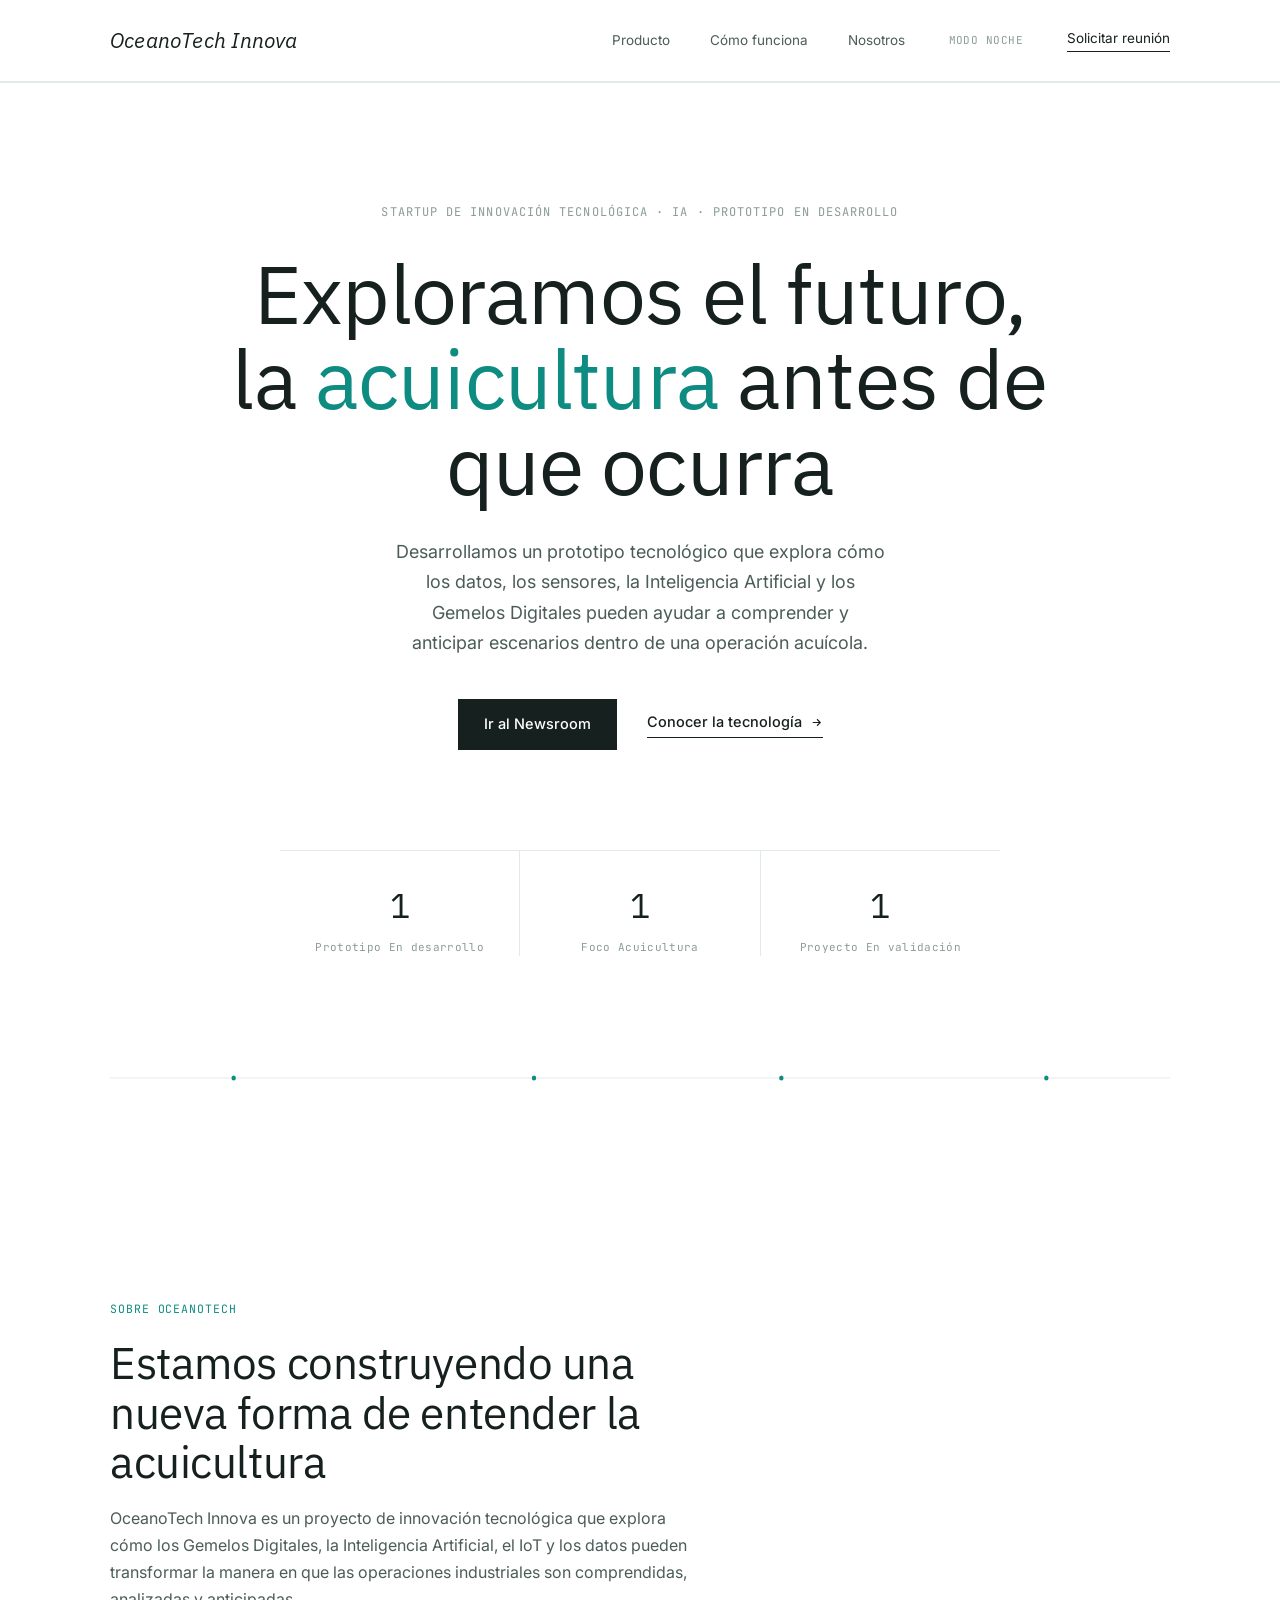
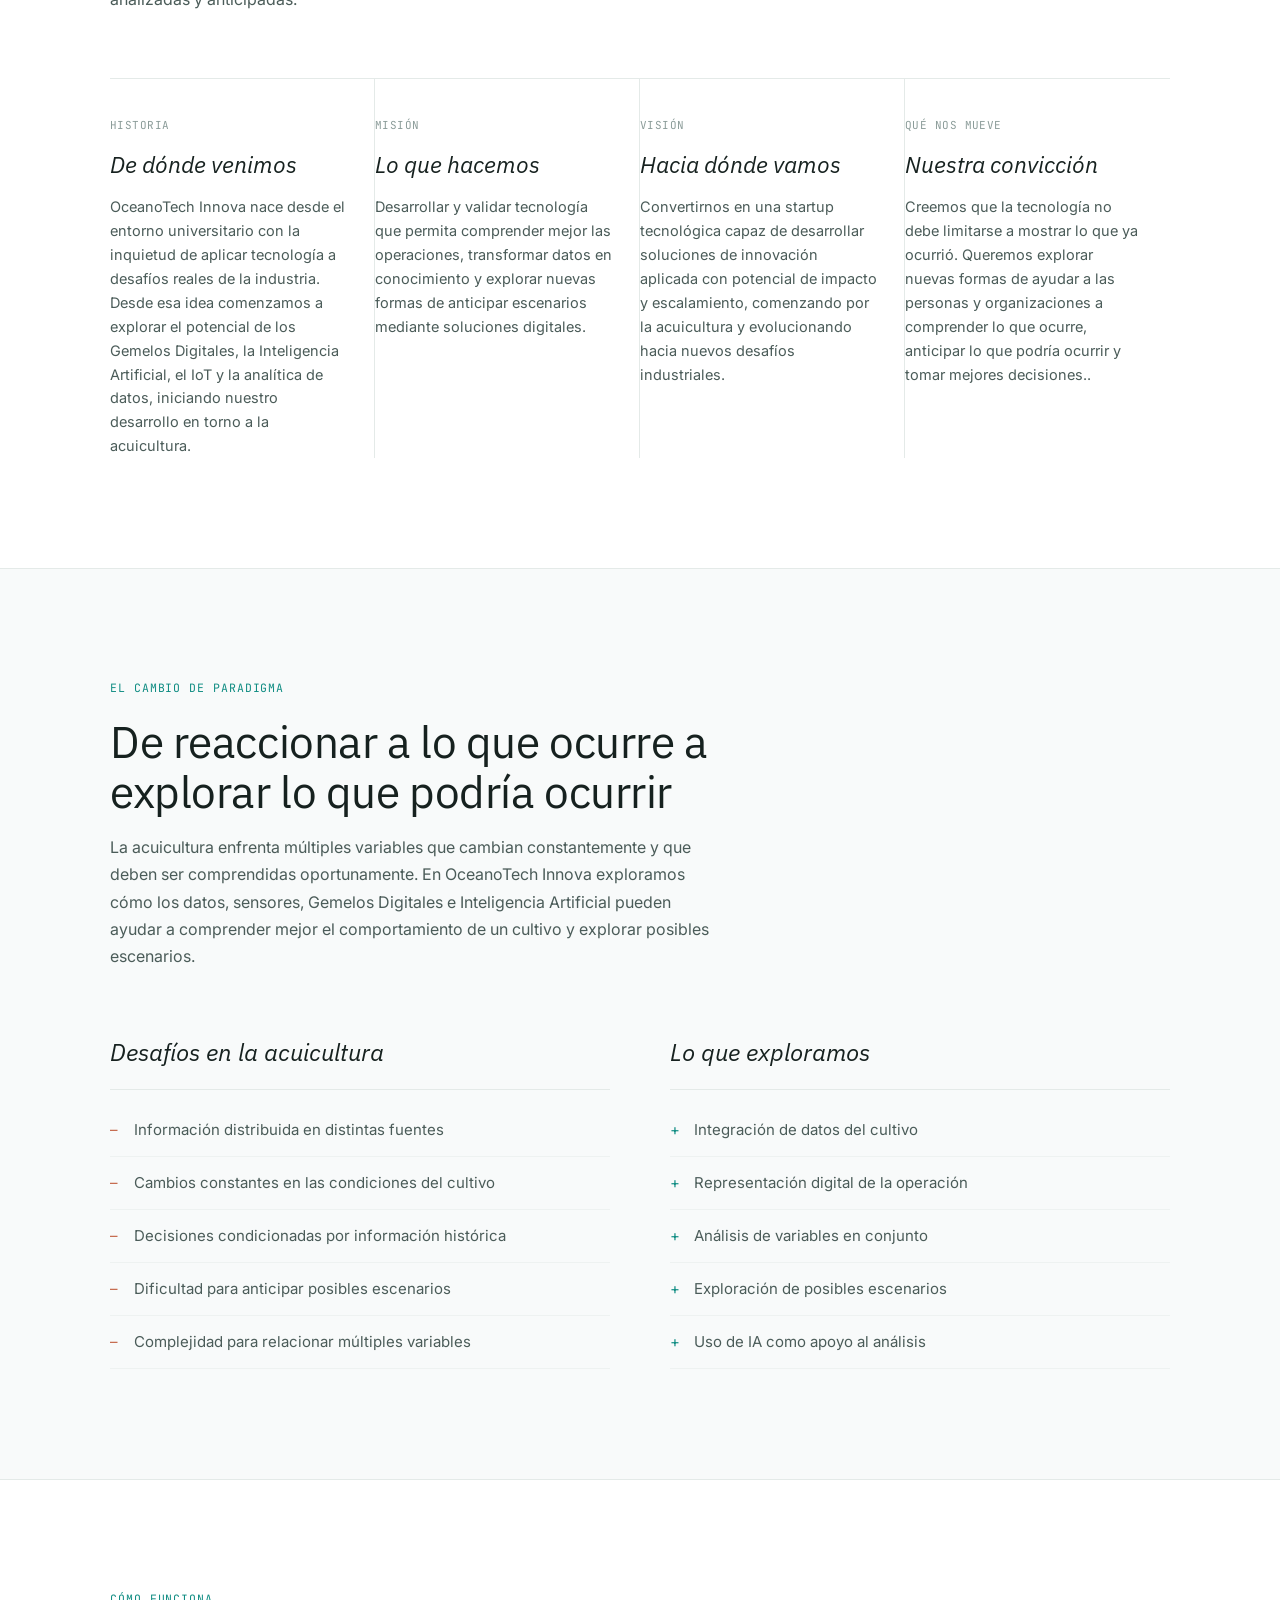
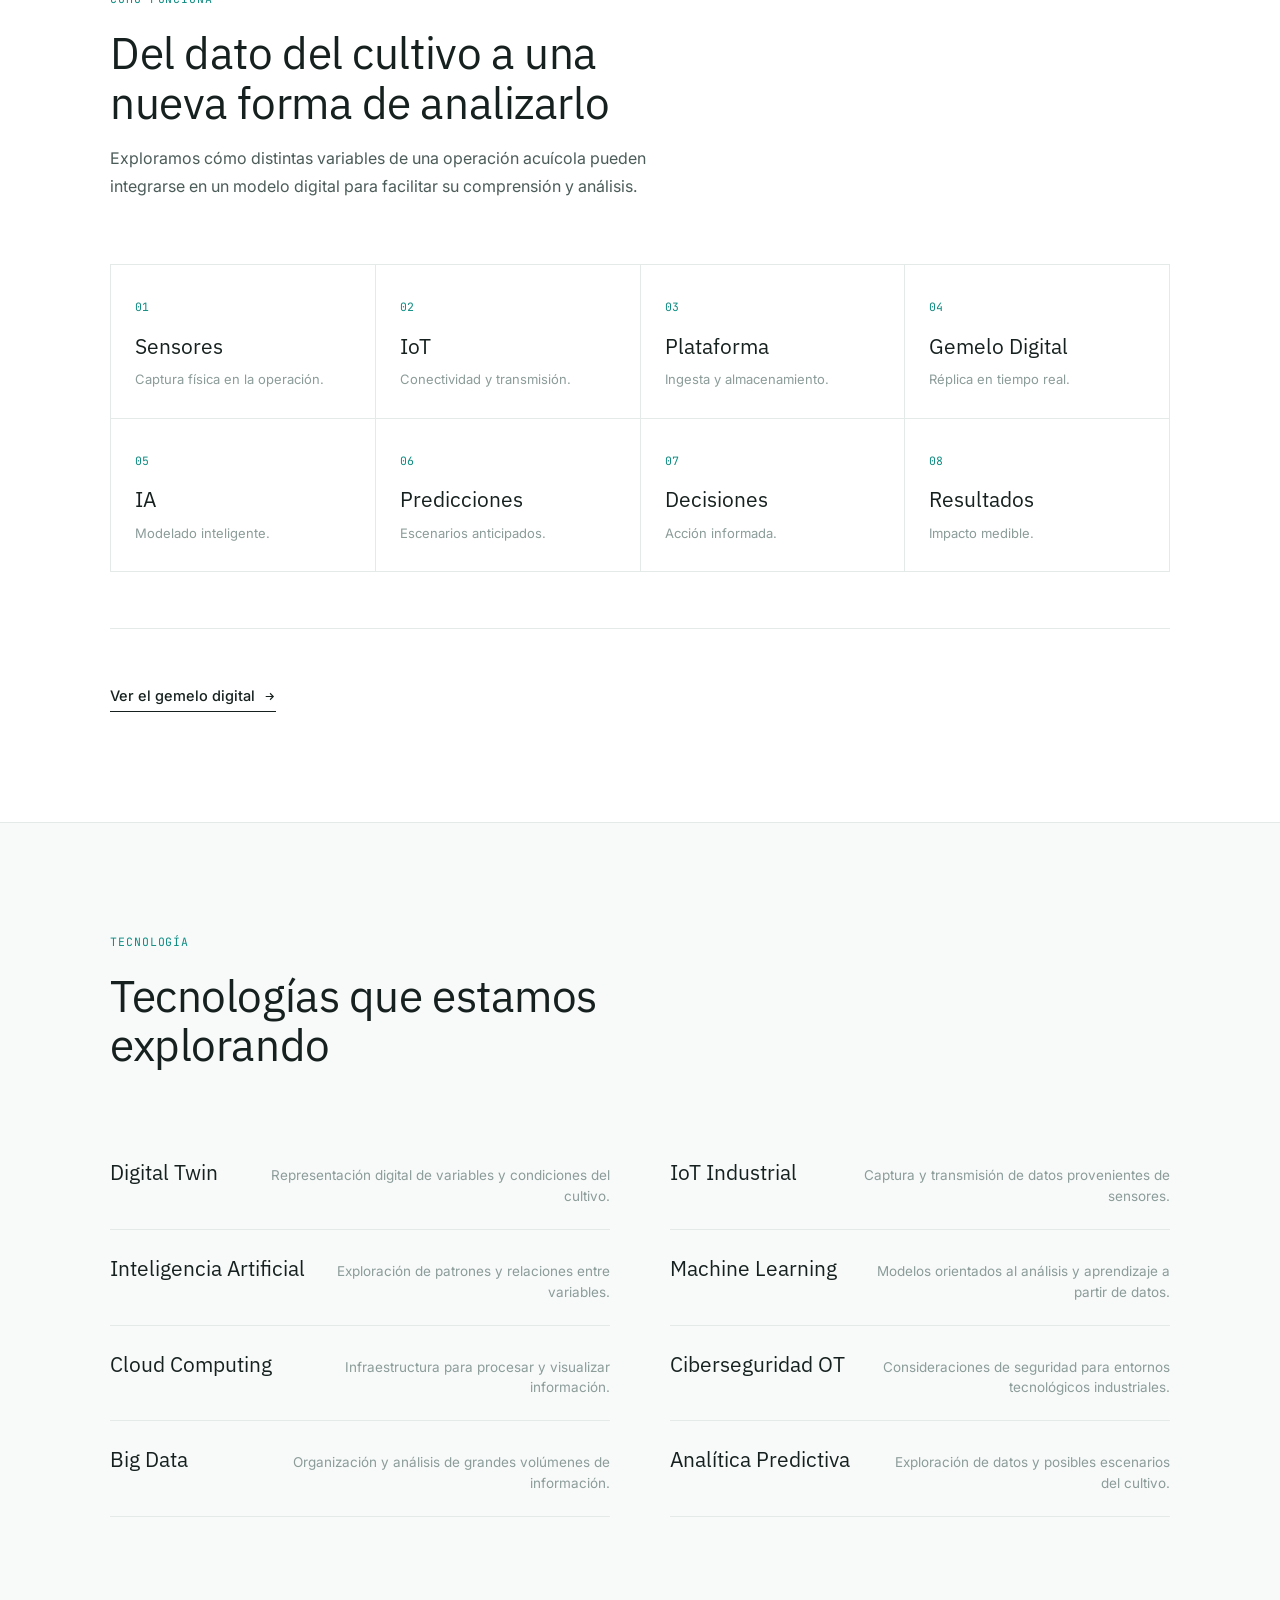
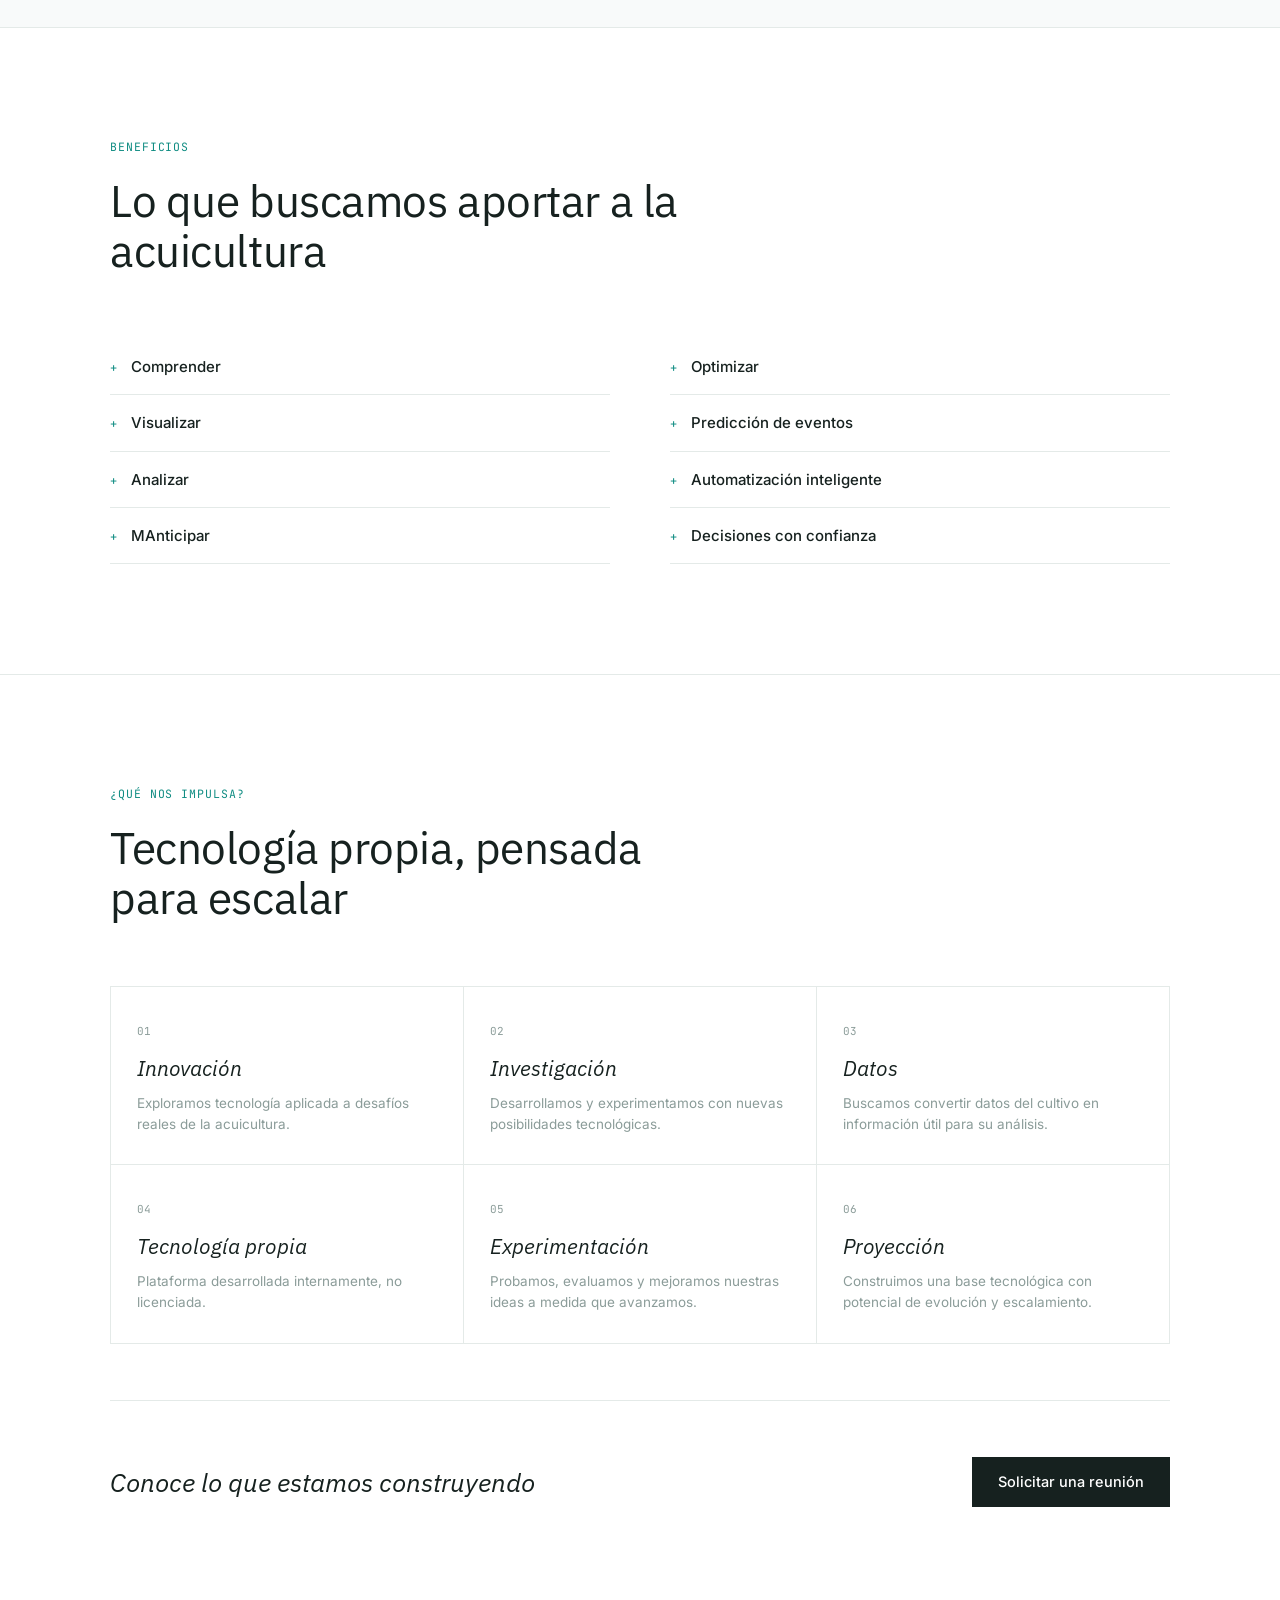
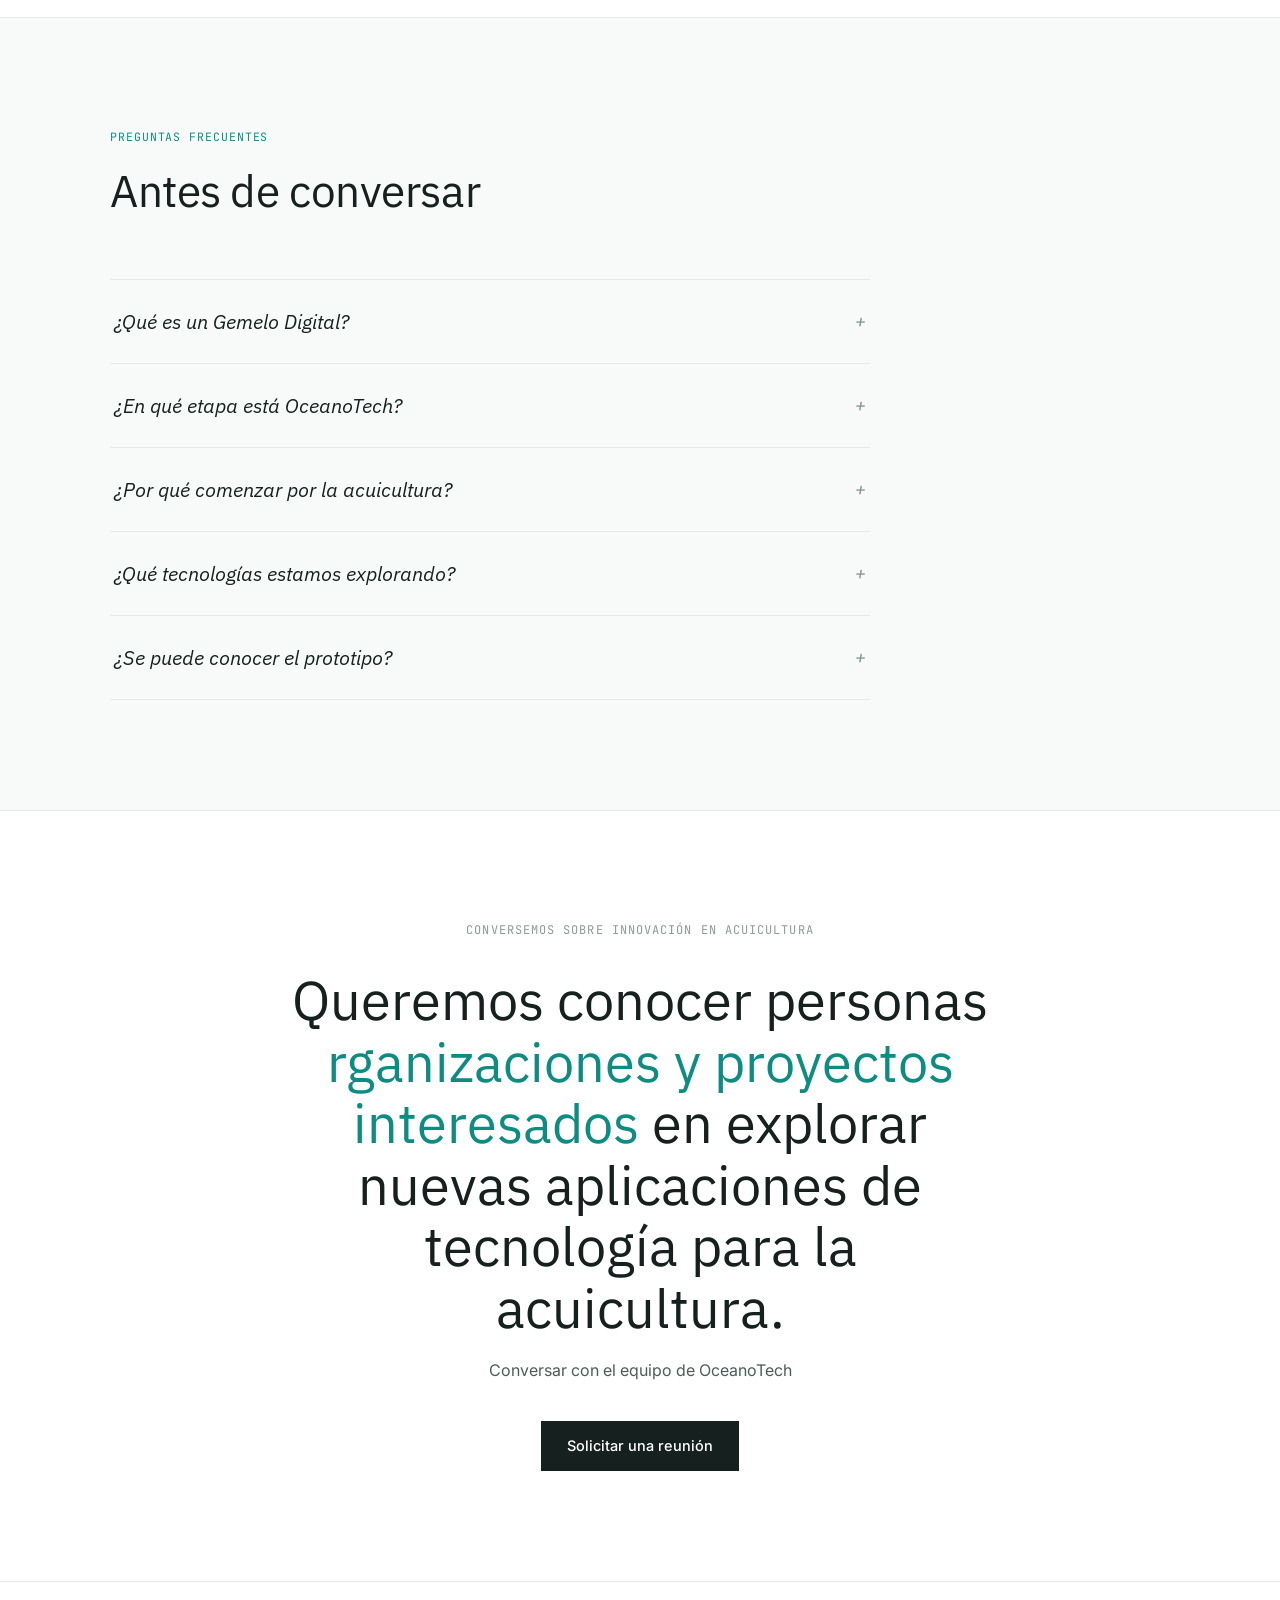
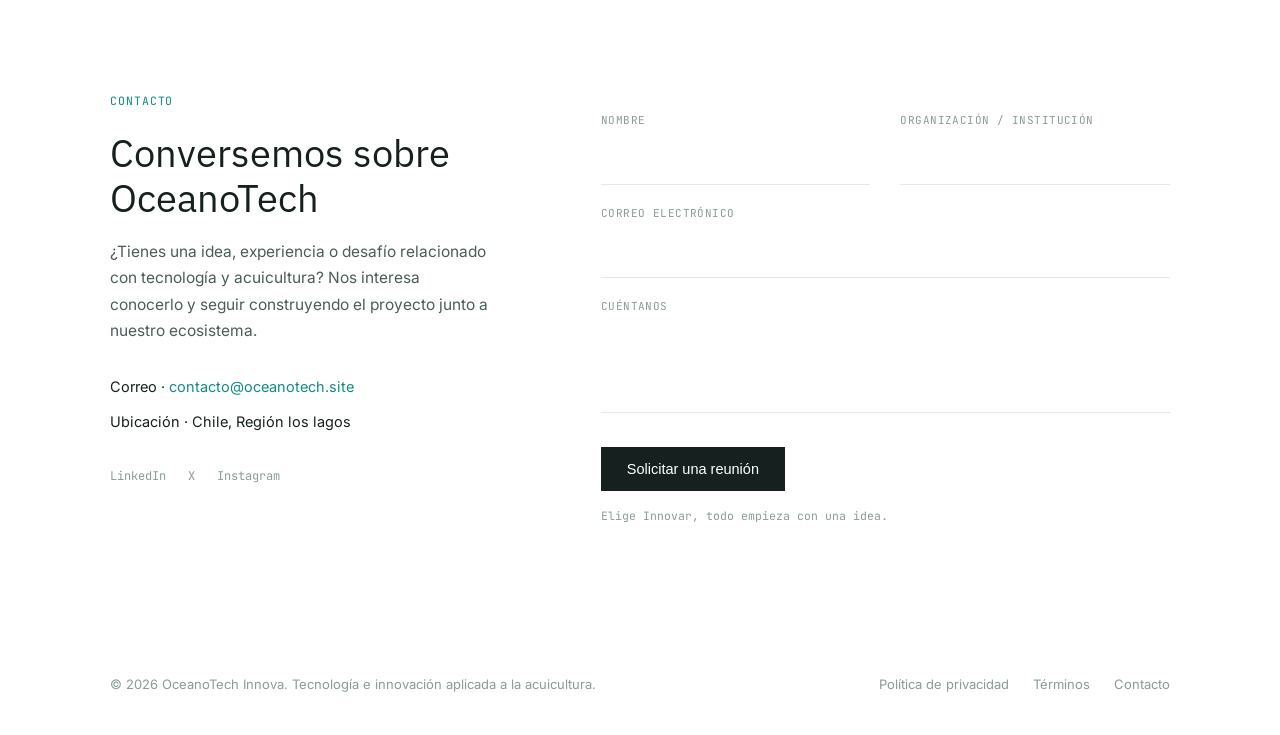
==== commit aced34c2: "borrar login" ====
--- a/index.html
+++ b/index.html
@@ -350,7 +350,7 @@
       <a href="Newsroom/index.html">Nosotros</a>
       <button class="theme-toggle" id="themeToggle">Modo noche</button>
       <a href="#contacto" class="nav-cta">Solicitar reunión</a>
-      <a href="Login/index.html" class="nav-cta">Login</a>
+      
     </nav>
   </div>
 </header>
